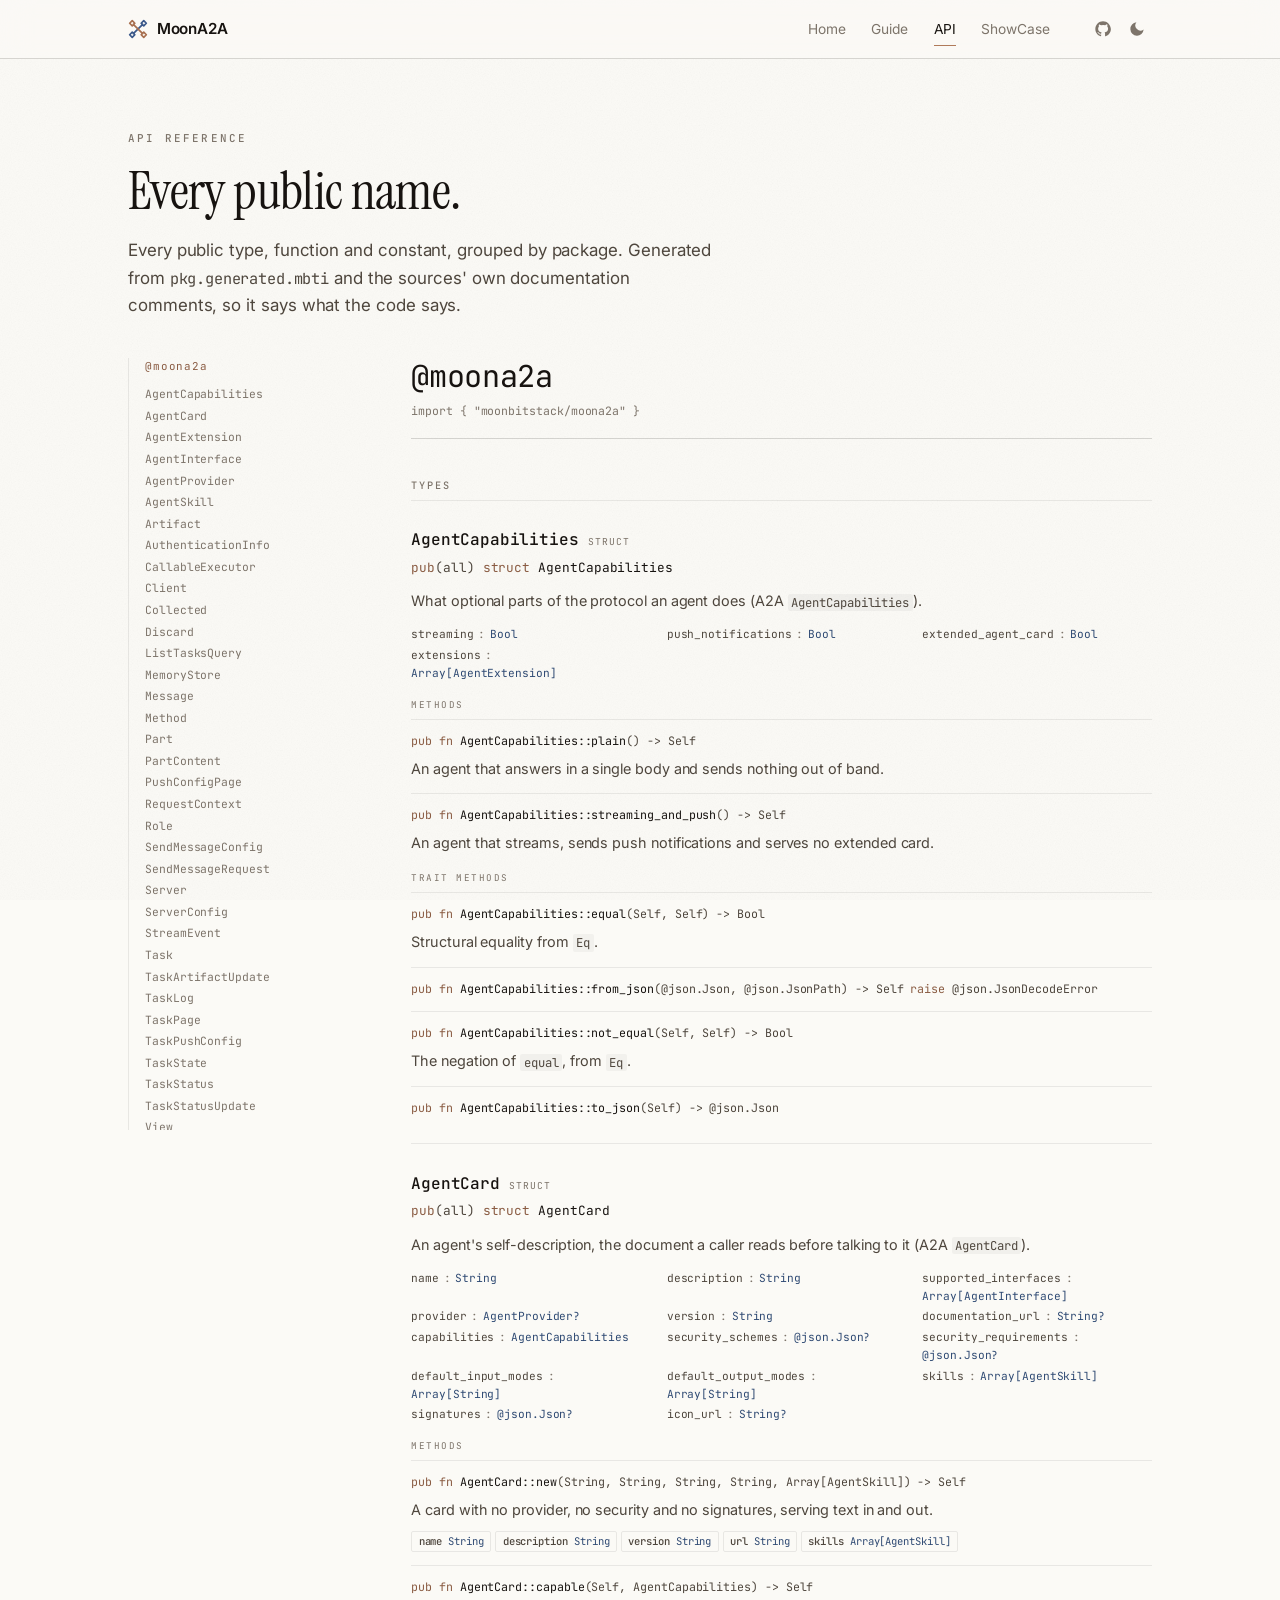
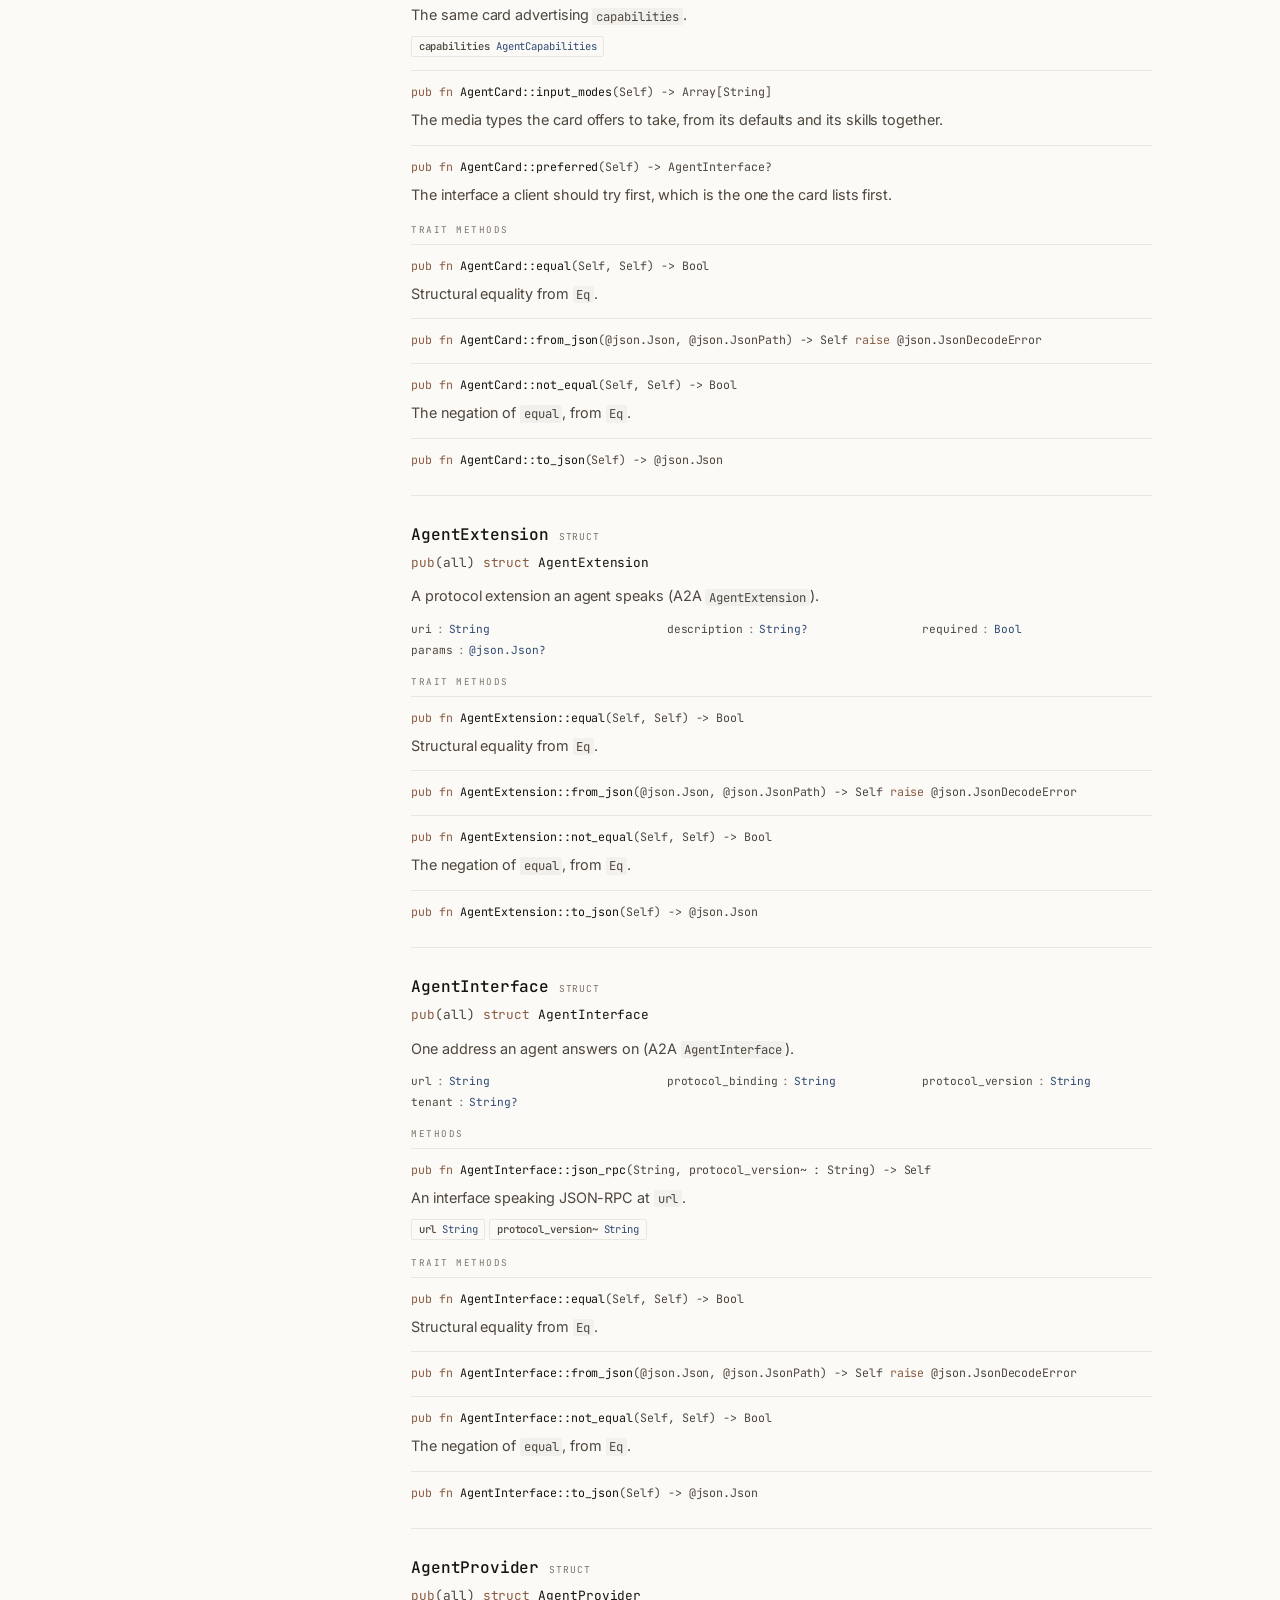
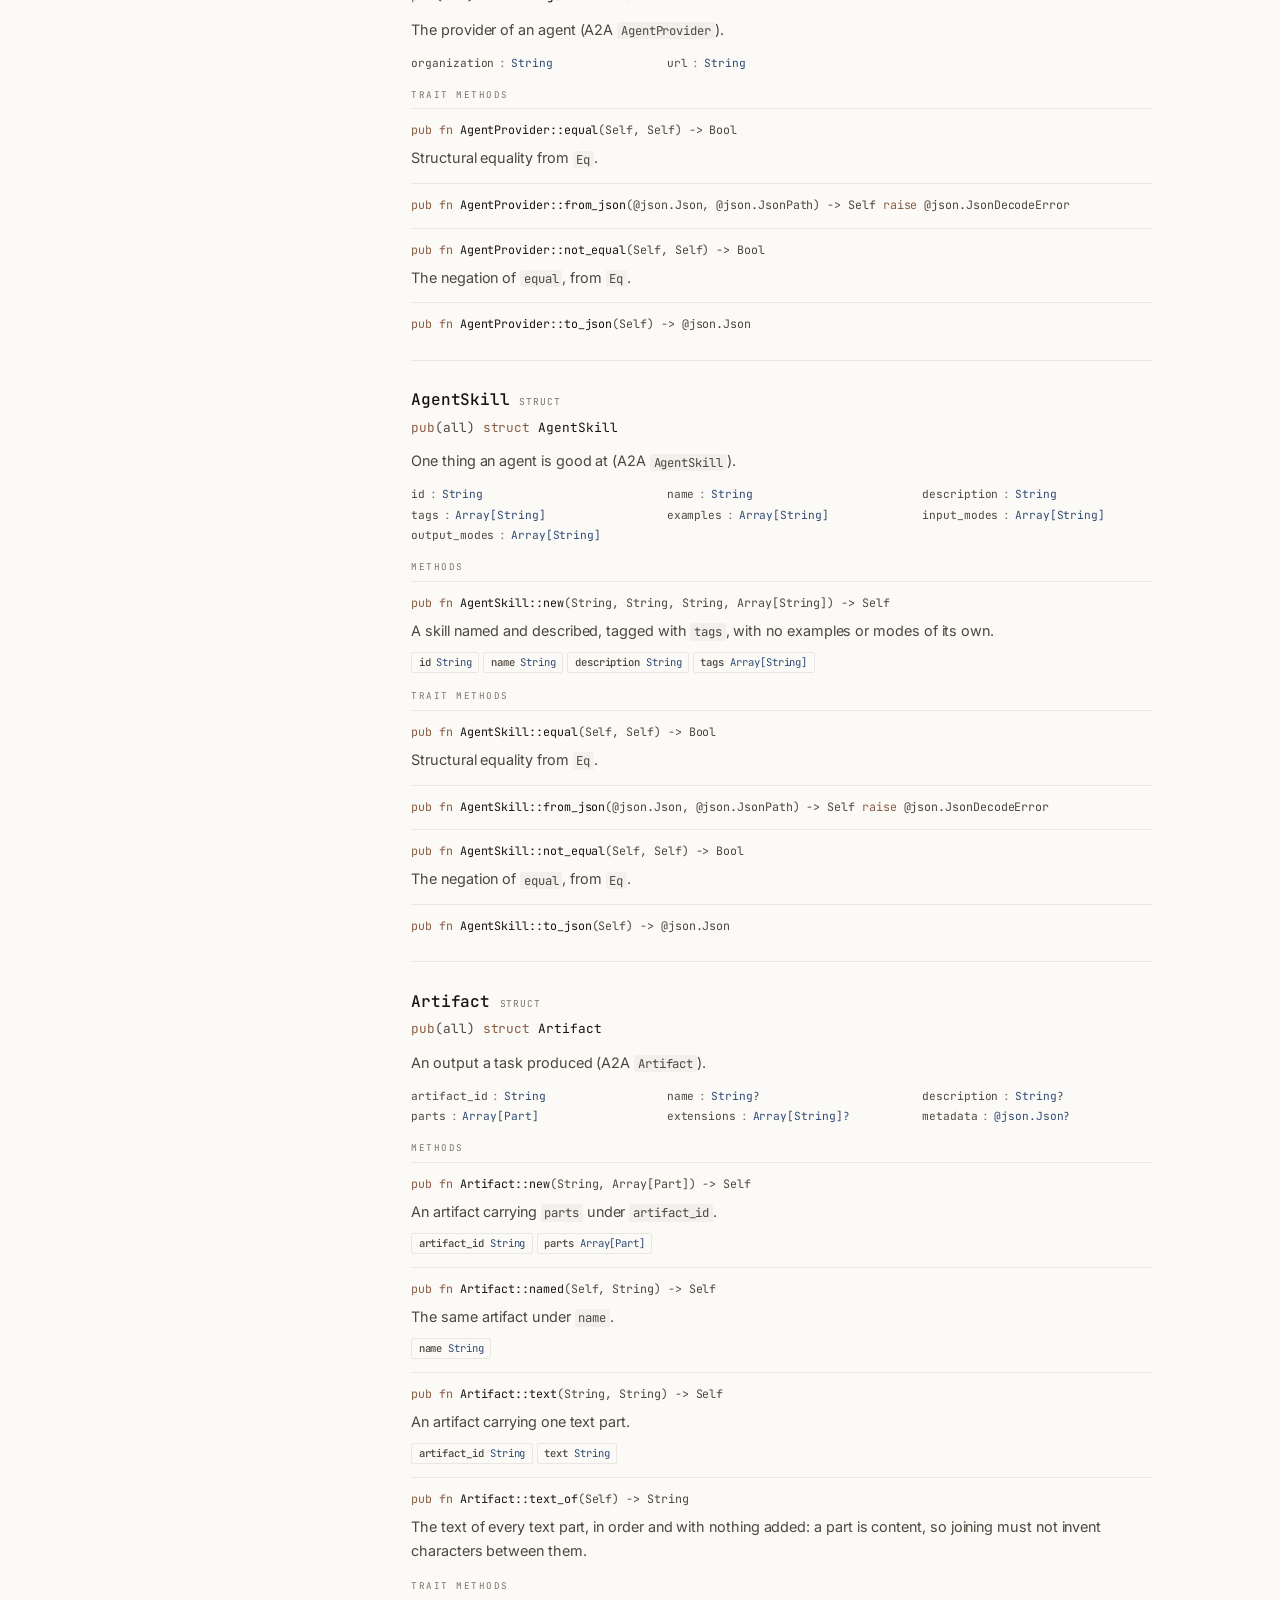
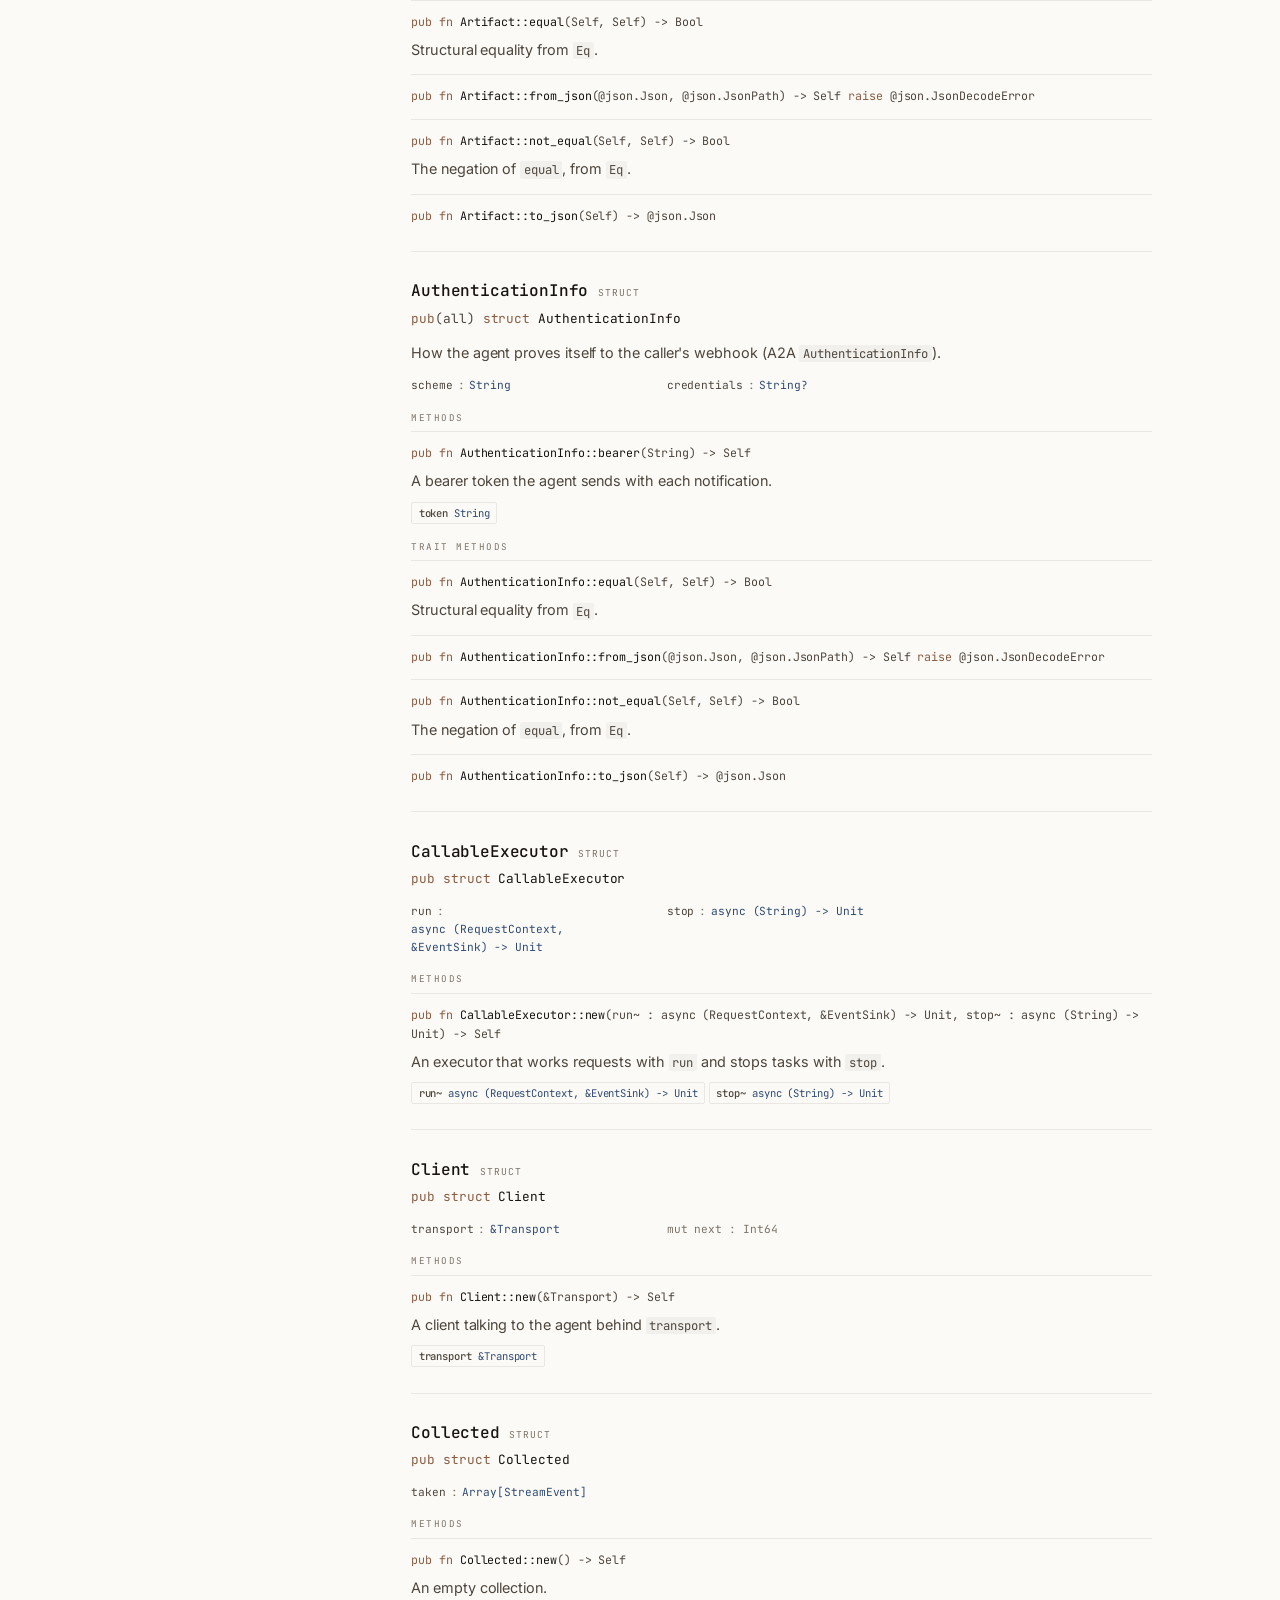
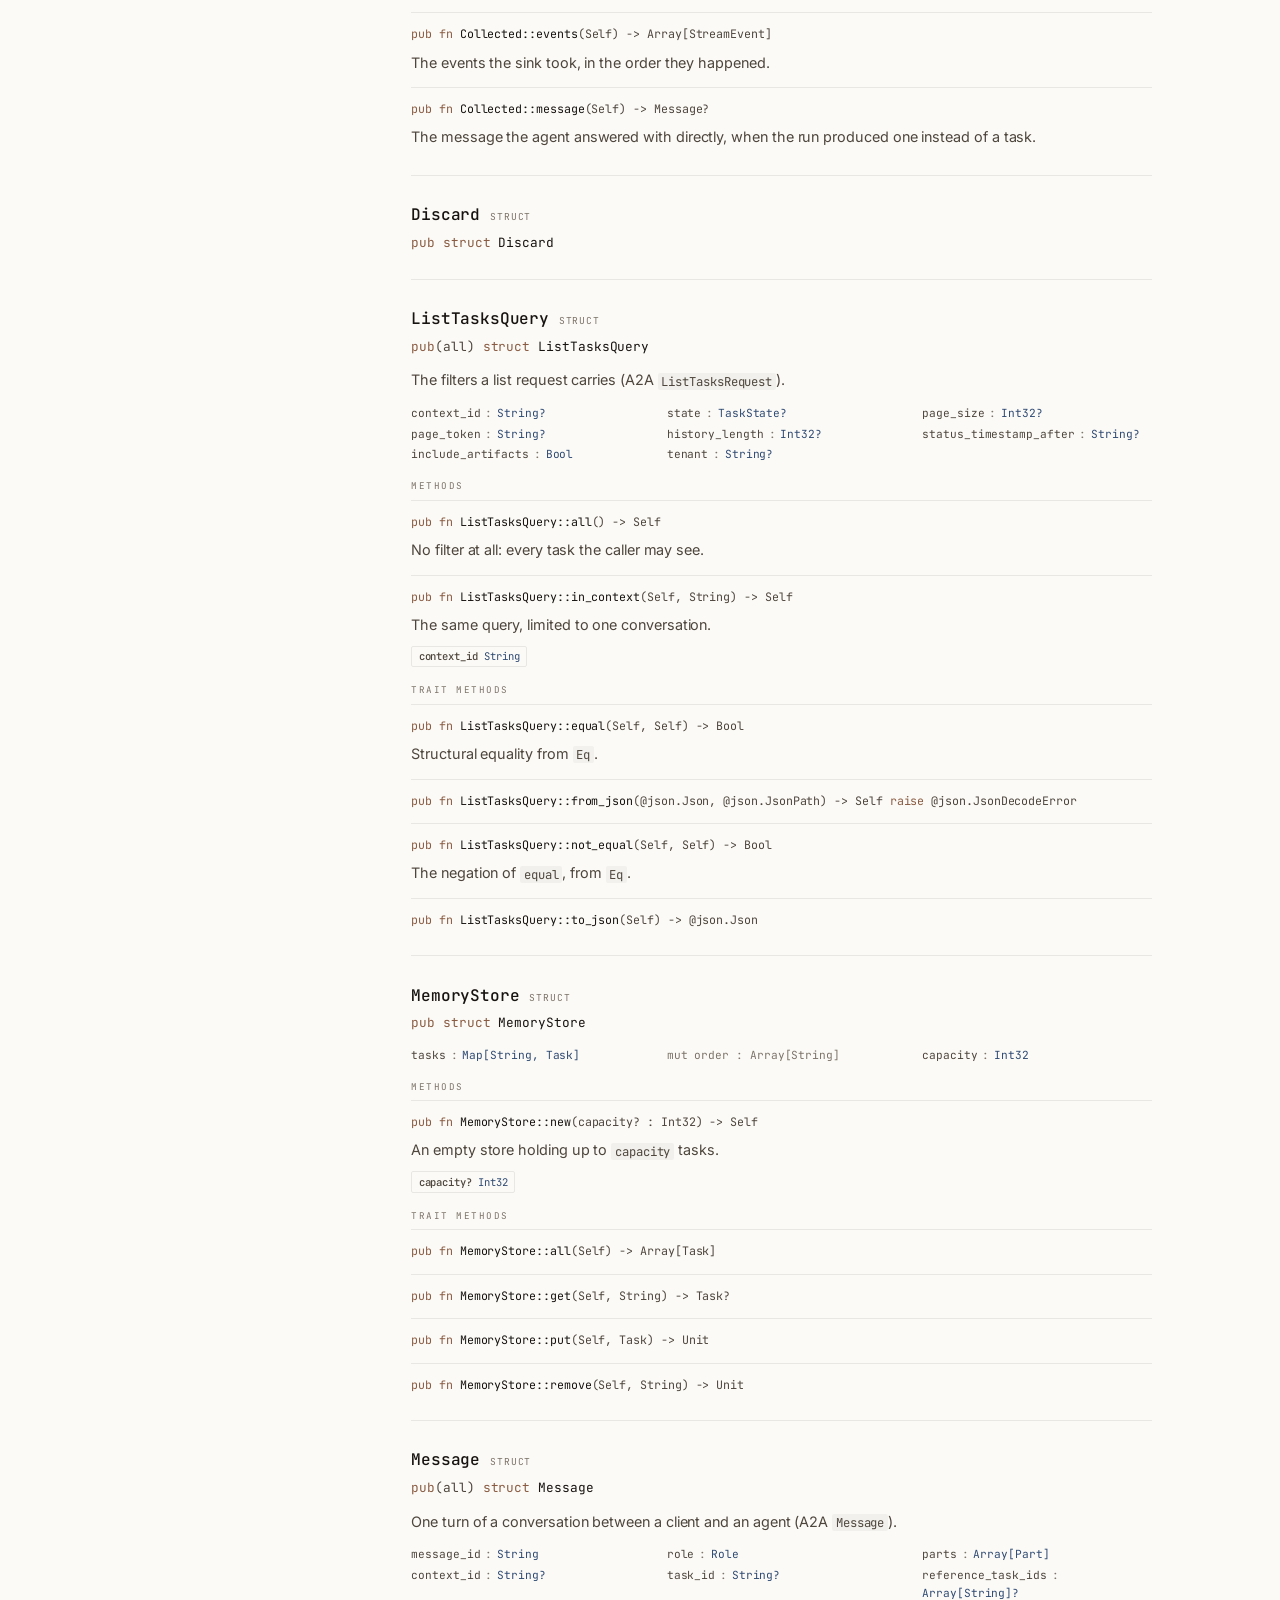
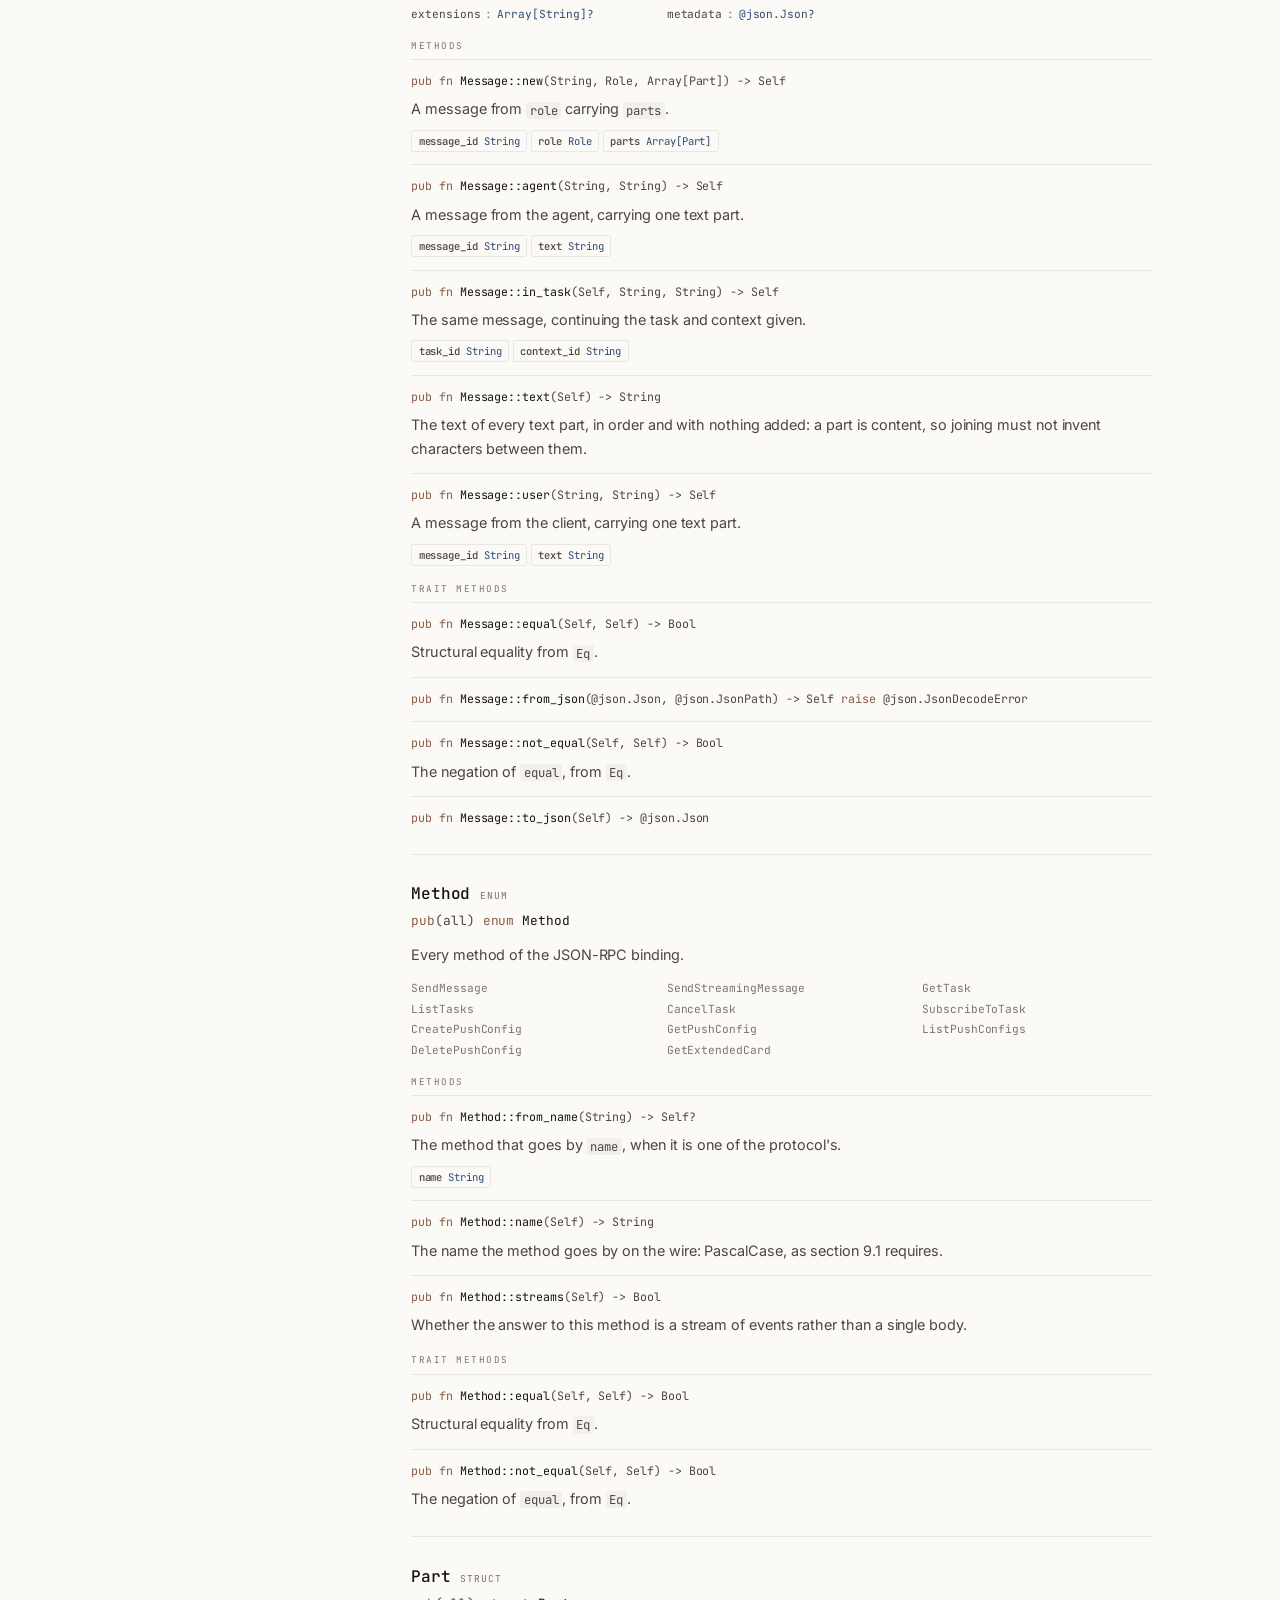
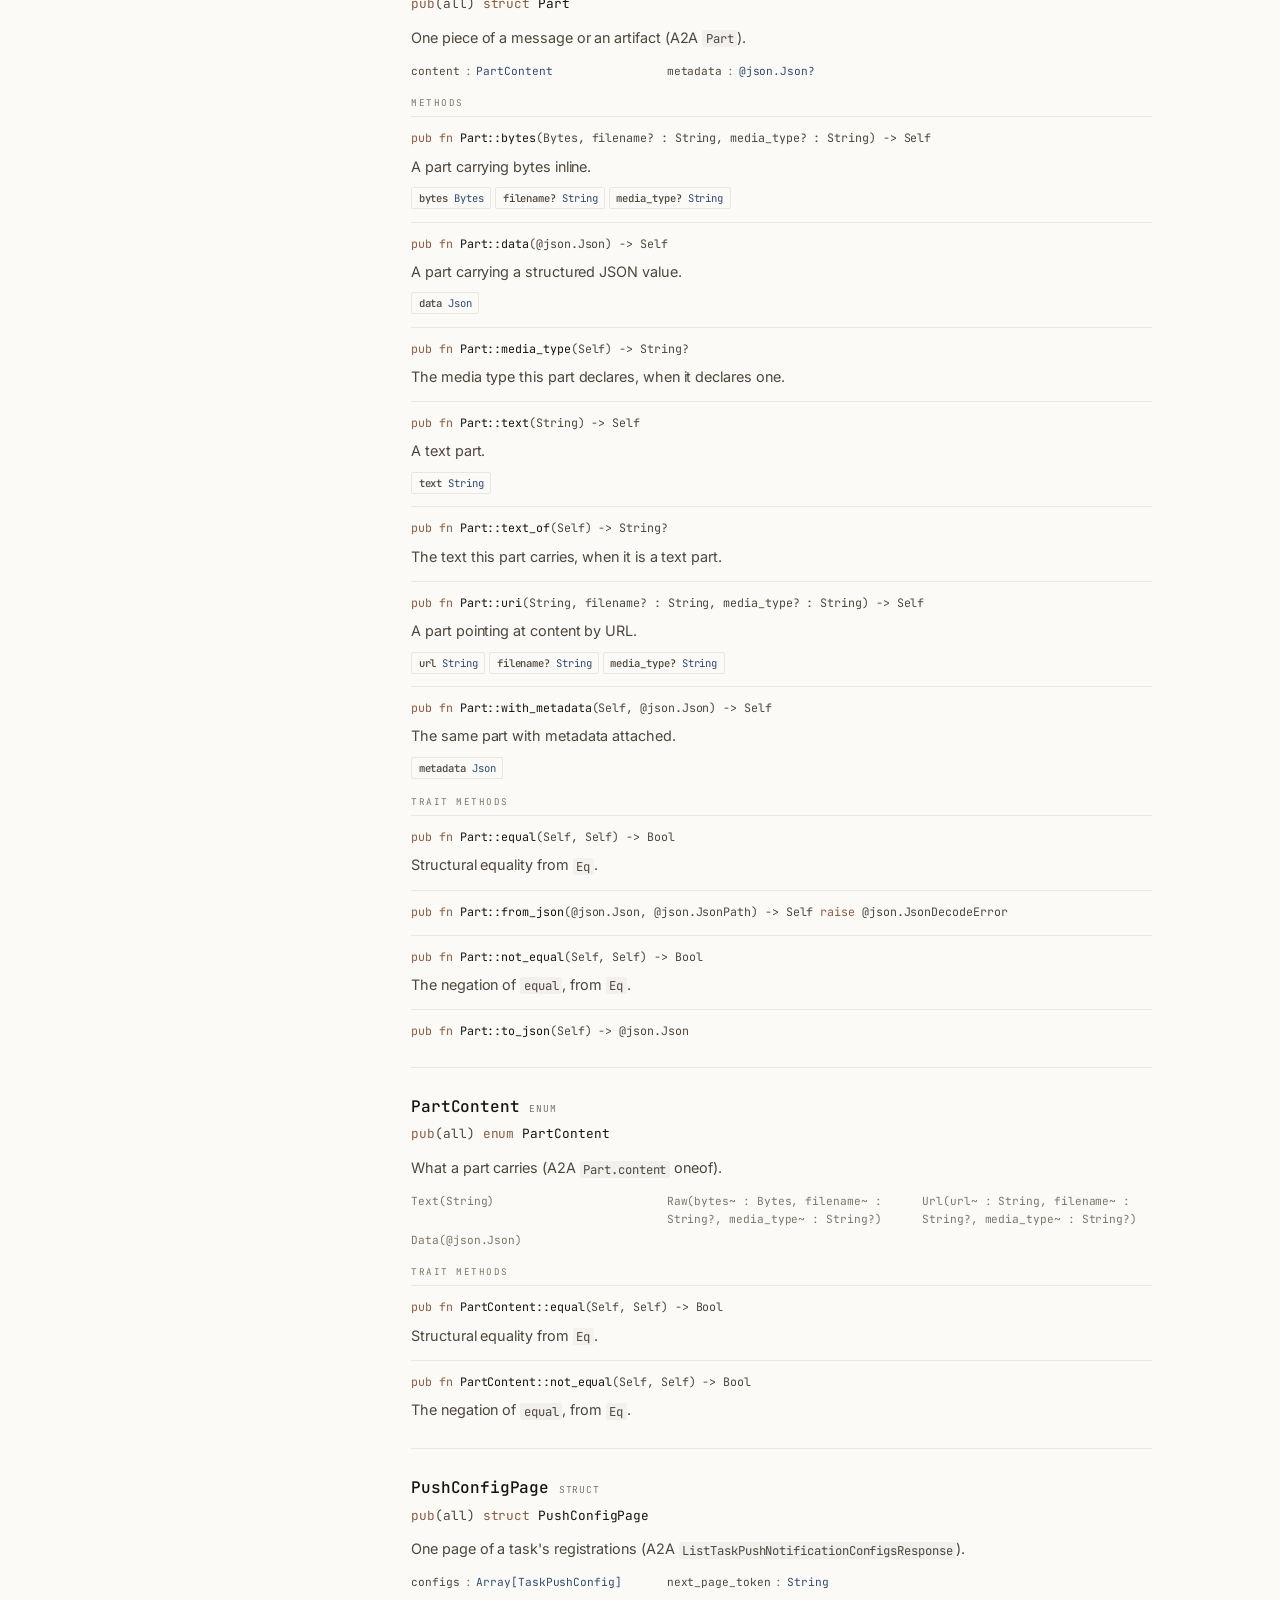
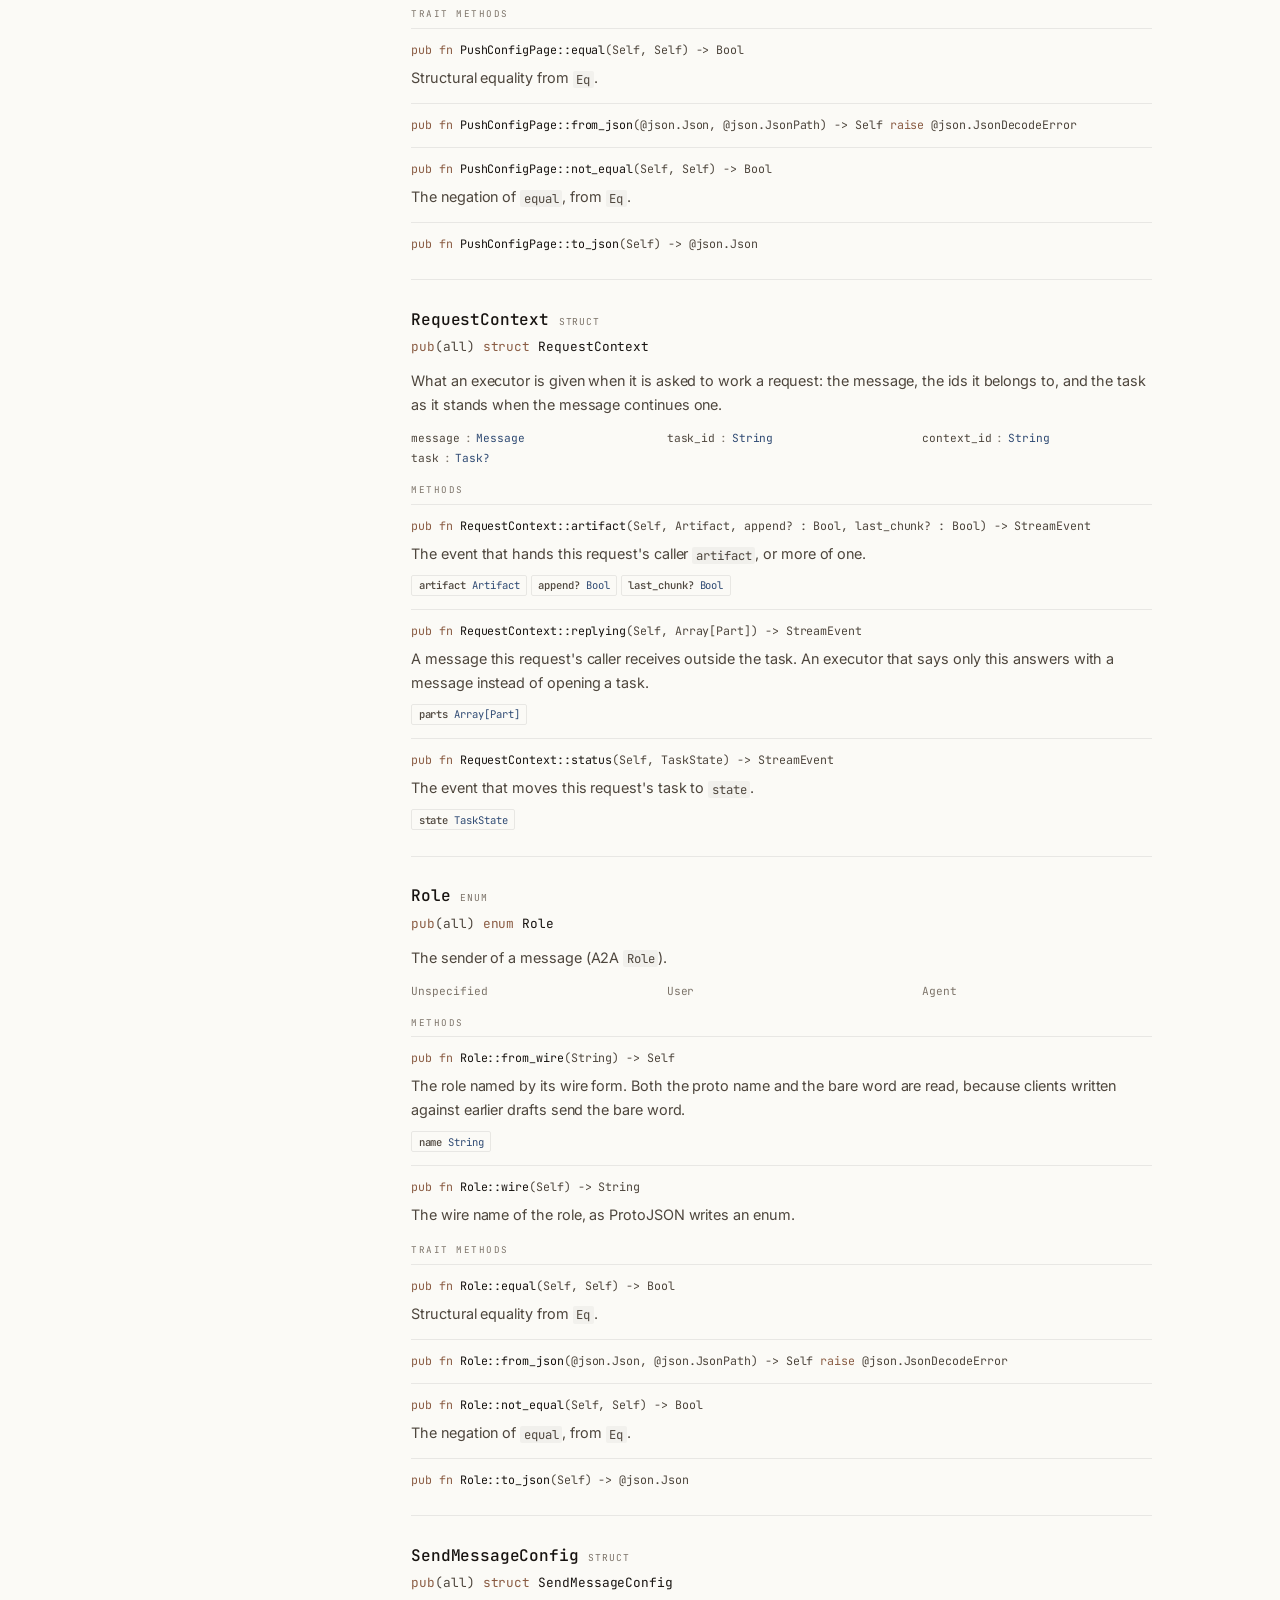
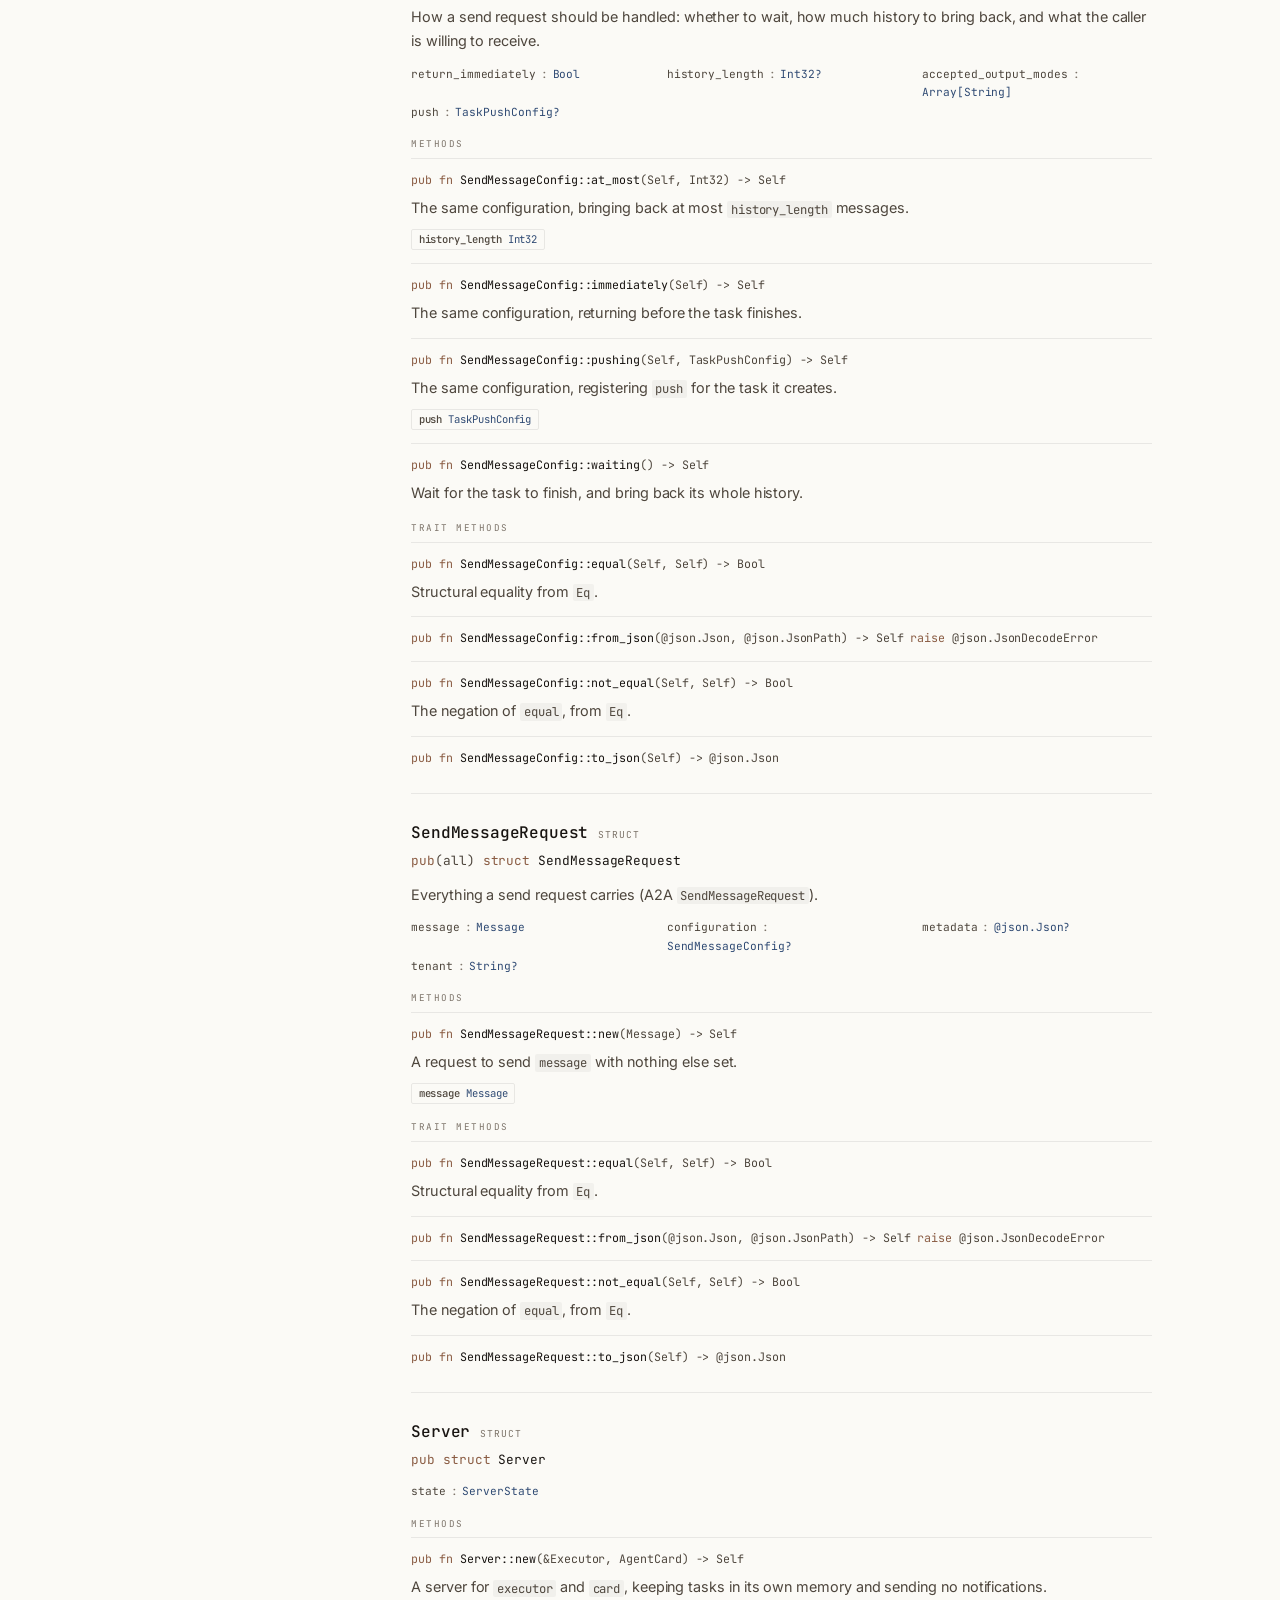
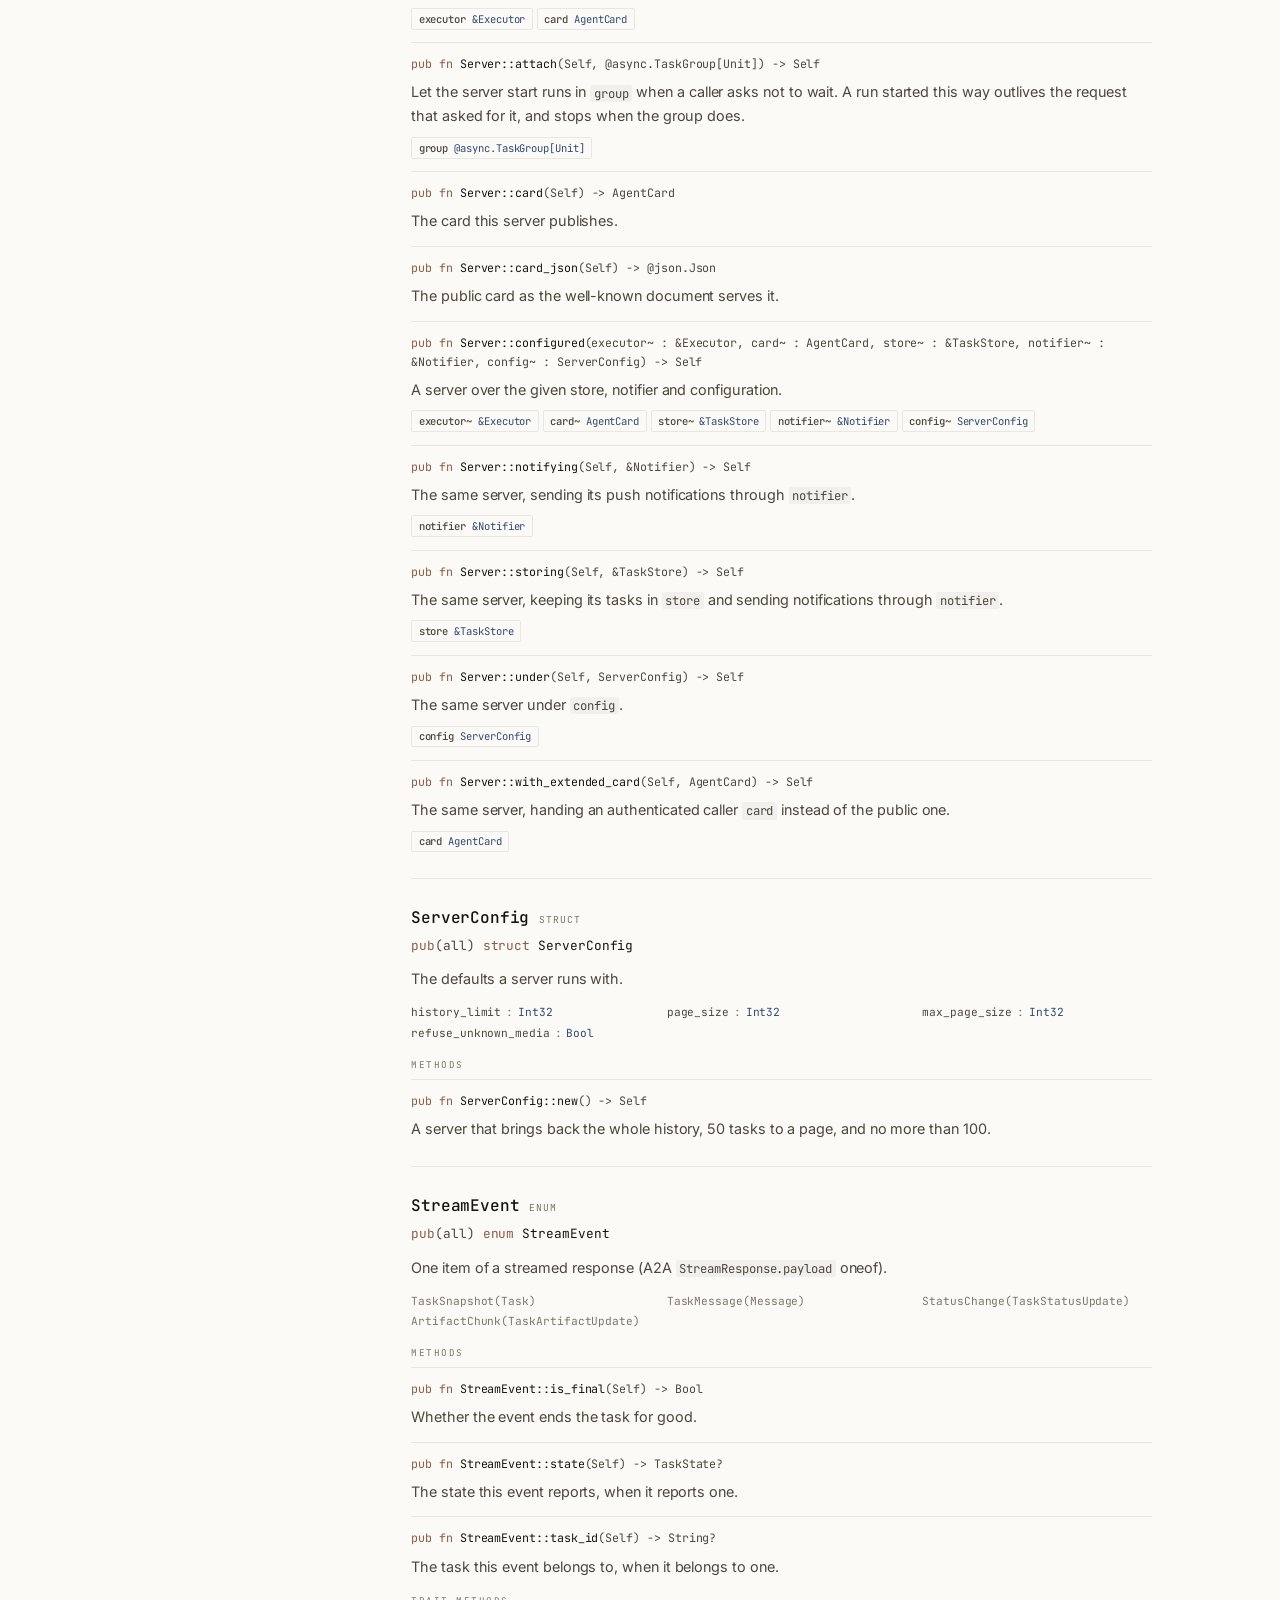
==== docs/api.html @ fc907a59 "docs(moona2a): give the mark its ends back, and keep the theme across pages. The mark is the source " ====
<!DOCTYPE html>
<html lang="en">
<head>
<meta charset="utf-8">
<meta name="viewport" content="width=device-width, initial-scale=1">
<title>API reference — MoonA2A</title>
<meta name="description" content="Every public type, function and constant in moona2a, generated from the package interfaces and the sources' documentation comments.">
<meta name="theme-color" content="#fbfaf6">
<script>try{var e=document.documentElement,n=performance.getEntriesByType("navigation")[0];if(n&&n.type==="reload")sessionStorage.removeItem("moona2a-theme");else{var t=sessionStorage.getItem("moona2a-theme");if(t)e.setAttribute("data-theme",t)}}catch(r){}</script>
<link rel="icon" href="data:image/svg+xml,%3Csvg%20xmlns='http://www.w3.org/2000/svg'%20viewBox='0%200%2024%2024'%3E%3Crect%20width='24'%20height='24'%20fill='%23fbfaf6'/%3E%3Cg%20fill='none'%20stroke-width='2.05'%20stroke-linecap='round'%20stroke-linejoin='round'%3E%3Cpath%20d='M6.37%2017.63%2017.63%206.37M7.69%2018.39%205.10%2015.80%202.00%2018.90%205.10%2022.00%208.20%2018.90%205.61%2016.31M16.31%205.61%2018.90%208.20%2022.00%205.10%2018.90%202.00%2015.80%205.10%2018.39%207.69'%20stroke='%232f4a73'/%3E%3Cpath%20d='M6.37%206.37%2017.63%2017.63M5.61%207.69%208.20%205.10%205.10%202.00%202.00%205.10%205.10%208.20%207.69%205.61M18.39%2016.31%2015.80%2018.90%2018.90%2022.00%2022.00%2018.90%2018.90%2015.80%2016.31%2018.39'%20stroke='%23a86f4f'/%3E%3C/g%3E%3C/svg%3E">
<link rel="preconnect" href="https://fonts.googleapis.com">
<link rel="preconnect" href="https://fonts.gstatic.com" crossorigin>
<link href="https://fonts.googleapis.com/css2?family=Inter:wght@400;500;600&family=Instrument+Serif:ital@0;1&family=JetBrains+Mono:wght@400;500&display=swap" rel="stylesheet">
<link rel="stylesheet" href="assets/site.css">
<script src="assets/site.js" defer></script>
</head>
<body id="top">
<a class="skip" href="#main">Skip to content</a>
<header class="topbar">
  <div class="wrap bar">
    <a class="brand" href="index.html">
      <svg class="mark" viewBox="0 0 24 24" aria-hidden="true"><path class="m-b" d="M6.37 17.63 17.63 6.37M7.69 18.39 5.10 15.80 2.00 18.90 5.10 22.00 8.20 18.90 5.61 16.31M16.31 5.61 18.90 8.20 22.00 5.10 18.90 2.00 15.80 5.10 18.39 7.69"/><path class="m-a" d="M6.37 6.37 17.63 17.63M5.61 7.69 8.20 5.10 5.10 2.00 2.00 5.10 5.10 8.20 7.69 5.61M18.39 16.31 15.80 18.90 18.90 22.00 22.00 18.90 18.90 15.80 16.31 18.39"/></svg>
      <span>MoonA2A</span>
    </a>
    <nav class="mainnav" aria-label="Primary">
      <a href="index.html">Home</a>
      <a href="guide.html">Guide</a>
      <a href="api.html" aria-current="page">API</a>
      <a href="showcase.html">ShowCase</a>
    </nav>
    <div class="tools">
      <a class="icon-btn tip" href="https://github.com/moonbitstack/moona2a" target="_blank" rel="noopener" aria-label="GitHub repository" data-tip="Source">
        <svg viewBox="0 0 24 24" fill="currentColor" aria-hidden="true"><path d="M12 .5C5.7.5.5 5.7.5 12c0 5.1 3.3 9.4 7.9 10.9.6.1.8-.3.8-.6v-2c-3.2.7-3.9-1.4-3.9-1.4-.5-1.3-1.3-1.7-1.3-1.7-1.1-.7.1-.7.1-.7 1.2.1 1.8 1.2 1.8 1.2 1 1.8 2.7 1.3 3.4 1 .1-.8.4-1.3.7-1.6-2.6-.3-5.3-1.3-5.3-5.7 0-1.3.5-2.3 1.2-3.1-.1-.3-.5-1.5.1-3.1 0 0 1-.3 3.3 1.2a11.5 11.5 0 0 1 6 0C17.3 4.7 18.3 5 18.3 5c.6 1.6.2 2.8.1 3.1.8.8 1.2 1.8 1.2 3.1 0 4.4-2.7 5.4-5.3 5.7.4.4.8 1.1.8 2.2v3.3c0 .3.2.7.8.6 4.6-1.5 7.9-5.8 7.9-10.9C23.5 5.7 18.3.5 12 .5z"/></svg>
      </a>
      <button class="icon-btn theme-toggle tip" type="button" aria-label="Switch to dark" data-tip="Dark">
        <svg class="sun" viewBox="0 0 24 24" fill="none" stroke="currentColor" stroke-width="1.7" stroke-linecap="round" aria-hidden="true"><circle cx="12" cy="12" r="4.9"/><path d="M12 1.7v2.4M12 19.9v2.4M1.7 12h2.4M19.9 12h2.4M4.75 4.75l1.7 1.7M17.55 17.55l1.7 1.7M19.25 4.75l-1.7 1.7M6.45 17.55l-1.7 1.7"/></svg>
        <svg class="moon" viewBox="0 0 24 24" fill="currentColor" aria-hidden="true"><path d="M22 12.88A10 10 0 1 1 11.12 2a7.78 7.78 0 0 0 10.88 10.88z"/></svg>
      </button>
    </div>
  </div>
</header>
<main id="main">
  <section class="page-hero">
    <div class="wrap">
      <span class="eyebrow">API reference</span>
      <h1>Every public name.</h1>
      <p class="lede">Every public type, function and constant, grouped by package. Generated from <span class="mono">pkg.generated.mbti</span> and the sources' own documentation comments, so it says what the code says.</p>
    </div>
  </section>
  <div class="wrap api-layout">
    <nav class="api-nav" aria-label="API contents">
<div class="group">
<div class="pkg">@moona2a</div>
<a href="#type-moona2a-AgentCapabilities">AgentCapabilities</a>
<a href="#type-moona2a-AgentCard">AgentCard</a>
<a href="#type-moona2a-AgentExtension">AgentExtension</a>
<a href="#type-moona2a-AgentInterface">AgentInterface</a>
<a href="#type-moona2a-AgentProvider">AgentProvider</a>
<a href="#type-moona2a-AgentSkill">AgentSkill</a>
<a href="#type-moona2a-Artifact">Artifact</a>
<a href="#type-moona2a-AuthenticationInfo">AuthenticationInfo</a>
<a href="#type-moona2a-CallableExecutor">CallableExecutor</a>
<a href="#type-moona2a-Client">Client</a>
<a href="#type-moona2a-Collected">Collected</a>
<a href="#type-moona2a-Discard">Discard</a>
<a href="#type-moona2a-ListTasksQuery">ListTasksQuery</a>
<a href="#type-moona2a-MemoryStore">MemoryStore</a>
<a href="#type-moona2a-Message">Message</a>
<a href="#type-moona2a-Method">Method</a>
<a href="#type-moona2a-Part">Part</a>
<a href="#type-moona2a-PartContent">PartContent</a>
<a href="#type-moona2a-PushConfigPage">PushConfigPage</a>
<a href="#type-moona2a-RequestContext">RequestContext</a>
<a href="#type-moona2a-Role">Role</a>
<a href="#type-moona2a-SendMessageConfig">SendMessageConfig</a>
<a href="#type-moona2a-SendMessageRequest">SendMessageRequest</a>
<a href="#type-moona2a-Server">Server</a>
<a href="#type-moona2a-ServerConfig">ServerConfig</a>
<a href="#type-moona2a-StreamEvent">StreamEvent</a>
<a href="#type-moona2a-Task">Task</a>
<a href="#type-moona2a-TaskArtifactUpdate">TaskArtifactUpdate</a>
<a href="#type-moona2a-TaskLog">TaskLog</a>
<a href="#type-moona2a-TaskPage">TaskPage</a>
<a href="#type-moona2a-TaskPushConfig">TaskPushConfig</a>
<a href="#type-moona2a-TaskState">TaskState</a>
<a href="#type-moona2a-TaskStatus">TaskStatus</a>
<a href="#type-moona2a-TaskStatusUpdate">TaskStatusUpdate</a>
<a href="#type-moona2a-View">View</a>
<a href="#err-moona2a-Refused">Refused</a>
<a href="#fn-moona2a">Functions</a>
<a href="#const-moona2a">Constants</a>
</div>
<div class="group">
<div class="pkg">@asgi</div>
<a href="#type-asgi-Options">Options</a>
<a href="#fn-asgi">Functions</a>
</div>
<div class="group">
<div class="pkg">@fetch</div>
<a href="#type-fetch-HttpTransport">HttpTransport</a>
<a href="#type-fetch-Webhook">Webhook</a>
<a href="#err-fetch-Unreachable">Unreachable</a>
<a href="#err-fetch-WrongShape">WrongShape</a>
<a href="#fn-fetch">Functions</a>
<a href="#const-fetch">Constants</a>
</div>
</nav>
    <div class="api-body">
<section class="api-pkg" id="pkg-moona2a">
<header>
<h2><span class="mono">@moona2a</span></h2>
<div class="imp">import { "moonbitstack/moona2a" }</div>
</header>
<div class="api-cat"><h3>Types</h3></div>
<section class="api-type" id="type-moona2a-AgentCapabilities">
<div class="type-head"><h3>AgentCapabilities</h3><span class="kind">struct</span></div>
<div class="sig"><span class="kw">pub</span>(all) <span class="kw">struct</span> <span class="name">AgentCapabilities</span></div>
<div class="doc"><p>What optional parts of the protocol an agent does (A2A <code>AgentCapabilities</code>).</p></div>
<ul class="members"><li><b>streaming</b> : <span class="pt">Bool</span></li><li><b>push_notifications</b> : <span class="pt">Bool</span></li><li><b>extended_agent_card</b> : <span class="pt">Bool</span></li><li><b>extensions</b> : <span class="pt">Array[AgentExtension]</span></li></ul>
<div class="method-list"><div class="mlabel">Methods</div>
<article class="api-item" id="m-moona2a-AgentCapabilities-plain">
<div class="sig"><span class="kw">pub</span> <span class="kw">fn</span> <span class="name">AgentCapabilities::plain</span>() -&gt; Self</div>
<div class="doc"><p>An agent that answers in a single body and sends nothing out of band.</p></div>

</article>
<article class="api-item" id="m-moona2a-AgentCapabilities-streaming_and_push">
<div class="sig"><span class="kw">pub</span> <span class="kw">fn</span> <span class="name">AgentCapabilities::streaming_and_push</span>() -&gt; Self</div>
<div class="doc"><p>An agent that streams, sends push notifications and serves no extended card.</p></div>

</article>
</div>
<div class="method-list"><div class="mlabel">Trait methods</div>
<article class="api-item" id="m-moona2a-AgentCapabilities-equal">
<div class="sig"><span class="kw">pub</span> <span class="kw">fn</span> <span class="name">AgentCapabilities::equal</span>(Self, Self) -&gt; Bool</div>
<div class="doc"><p>Structural equality from <code>Eq</code>.</p></div>

</article>
<article class="api-item" id="m-moona2a-AgentCapabilities-from_json">
<div class="sig"><span class="kw">pub</span> <span class="kw">fn</span> <span class="name">AgentCapabilities::from_json</span>(@json.Json, @json.JsonPath) -&gt; Self <span class="kw">raise</span> @json.JsonDecodeError</div>


</article>
<article class="api-item" id="m-moona2a-AgentCapabilities-not_equal">
<div class="sig"><span class="kw">pub</span> <span class="kw">fn</span> <span class="name">AgentCapabilities::not_equal</span>(Self, Self) -&gt; Bool</div>
<div class="doc"><p>The negation of <code>equal</code>, from <code>Eq</code>.</p></div>

</article>
<article class="api-item" id="m-moona2a-AgentCapabilities-to_json">
<div class="sig"><span class="kw">pub</span> <span class="kw">fn</span> <span class="name">AgentCapabilities::to_json</span>(Self) -&gt; @json.Json</div>


</article>
</div>
</section>
<section class="api-type" id="type-moona2a-AgentCard">
<div class="type-head"><h3>AgentCard</h3><span class="kind">struct</span></div>
<div class="sig"><span class="kw">pub</span>(all) <span class="kw">struct</span> <span class="name">AgentCard</span></div>
<div class="doc"><p>An agent's self-description, the document a caller reads before talking to it (A2A <code>AgentCard</code>).</p></div>
<ul class="members"><li><b>name</b> : <span class="pt">String</span></li><li><b>description</b> : <span class="pt">String</span></li><li><b>supported_interfaces</b> : <span class="pt">Array[AgentInterface]</span></li><li><b>provider</b> : <span class="pt">AgentProvider?</span></li><li><b>version</b> : <span class="pt">String</span></li><li><b>documentation_url</b> : <span class="pt">String?</span></li><li><b>capabilities</b> : <span class="pt">AgentCapabilities</span></li><li><b>security_schemes</b> : <span class="pt">@json.Json?</span></li><li><b>security_requirements</b> : <span class="pt">@json.Json?</span></li><li><b>default_input_modes</b> : <span class="pt">Array[String]</span></li><li><b>default_output_modes</b> : <span class="pt">Array[String]</span></li><li><b>skills</b> : <span class="pt">Array[AgentSkill]</span></li><li><b>signatures</b> : <span class="pt">@json.Json?</span></li><li><b>icon_url</b> : <span class="pt">String?</span></li></ul>
<div class="method-list"><div class="mlabel">Methods</div>
<article class="api-item" id="m-moona2a-AgentCard-new">
<div class="sig"><span class="kw">pub</span> <span class="kw">fn</span> <span class="name">AgentCard::new</span>(String, String, String, String, Array[AgentSkill]) -&gt; Self</div>
<div class="doc"><p>A card with no provider, no security and no signatures, serving text in and out.</p></div>
<div class="params"><span class="p"><b>name</b> <span class="pt">String</span></span><span class="p"><b>description</b> <span class="pt">String</span></span><span class="p"><b>version</b> <span class="pt">String</span></span><span class="p"><b>url</b> <span class="pt">String</span></span><span class="p"><b>skills</b> <span class="pt">Array[AgentSkill]</span></span></div>
</article>
<article class="api-item" id="m-moona2a-AgentCard-capable">
<div class="sig"><span class="kw">pub</span> <span class="kw">fn</span> <span class="name">AgentCard::capable</span>(Self, AgentCapabilities) -&gt; Self</div>
<div class="doc"><p>The same card advertising <code>capabilities</code>.</p></div>
<div class="params"><span class="p"><b>capabilities</b> <span class="pt">AgentCapabilities</span></span></div>
</article>
<article class="api-item" id="m-moona2a-AgentCard-input_modes">
<div class="sig"><span class="kw">pub</span> <span class="kw">fn</span> <span class="name">AgentCard::input_modes</span>(Self) -&gt; Array[String]</div>
<div class="doc"><p>The media types the card offers to take, from its defaults and its skills together.</p></div>

</article>
<article class="api-item" id="m-moona2a-AgentCard-preferred">
<div class="sig"><span class="kw">pub</span> <span class="kw">fn</span> <span class="name">AgentCard::preferred</span>(Self) -&gt; AgentInterface?</div>
<div class="doc"><p>The interface a client should try first, which is the one the card lists first.</p></div>

</article>
</div>
<div class="method-list"><div class="mlabel">Trait methods</div>
<article class="api-item" id="m-moona2a-AgentCard-equal">
<div class="sig"><span class="kw">pub</span> <span class="kw">fn</span> <span class="name">AgentCard::equal</span>(Self, Self) -&gt; Bool</div>
<div class="doc"><p>Structural equality from <code>Eq</code>.</p></div>

</article>
<article class="api-item" id="m-moona2a-AgentCard-from_json">
<div class="sig"><span class="kw">pub</span> <span class="kw">fn</span> <span class="name">AgentCard::from_json</span>(@json.Json, @json.JsonPath) -&gt; Self <span class="kw">raise</span> @json.JsonDecodeError</div>


</article>
<article class="api-item" id="m-moona2a-AgentCard-not_equal">
<div class="sig"><span class="kw">pub</span> <span class="kw">fn</span> <span class="name">AgentCard::not_equal</span>(Self, Self) -&gt; Bool</div>
<div class="doc"><p>The negation of <code>equal</code>, from <code>Eq</code>.</p></div>

</article>
<article class="api-item" id="m-moona2a-AgentCard-to_json">
<div class="sig"><span class="kw">pub</span> <span class="kw">fn</span> <span class="name">AgentCard::to_json</span>(Self) -&gt; @json.Json</div>


</article>
</div>
</section>
<section class="api-type" id="type-moona2a-AgentExtension">
<div class="type-head"><h3>AgentExtension</h3><span class="kind">struct</span></div>
<div class="sig"><span class="kw">pub</span>(all) <span class="kw">struct</span> <span class="name">AgentExtension</span></div>
<div class="doc"><p>A protocol extension an agent speaks (A2A <code>AgentExtension</code>).</p></div>
<ul class="members"><li><b>uri</b> : <span class="pt">String</span></li><li><b>description</b> : <span class="pt">String?</span></li><li><b>required</b> : <span class="pt">Bool</span></li><li><b>params</b> : <span class="pt">@json.Json?</span></li></ul>
<div class="method-list"><div class="mlabel">Trait methods</div>
<article class="api-item" id="m-moona2a-AgentExtension-equal">
<div class="sig"><span class="kw">pub</span> <span class="kw">fn</span> <span class="name">AgentExtension::equal</span>(Self, Self) -&gt; Bool</div>
<div class="doc"><p>Structural equality from <code>Eq</code>.</p></div>

</article>
<article class="api-item" id="m-moona2a-AgentExtension-from_json">
<div class="sig"><span class="kw">pub</span> <span class="kw">fn</span> <span class="name">AgentExtension::from_json</span>(@json.Json, @json.JsonPath) -&gt; Self <span class="kw">raise</span> @json.JsonDecodeError</div>


</article>
<article class="api-item" id="m-moona2a-AgentExtension-not_equal">
<div class="sig"><span class="kw">pub</span> <span class="kw">fn</span> <span class="name">AgentExtension::not_equal</span>(Self, Self) -&gt; Bool</div>
<div class="doc"><p>The negation of <code>equal</code>, from <code>Eq</code>.</p></div>

</article>
<article class="api-item" id="m-moona2a-AgentExtension-to_json">
<div class="sig"><span class="kw">pub</span> <span class="kw">fn</span> <span class="name">AgentExtension::to_json</span>(Self) -&gt; @json.Json</div>


</article>
</div>
</section>
<section class="api-type" id="type-moona2a-AgentInterface">
<div class="type-head"><h3>AgentInterface</h3><span class="kind">struct</span></div>
<div class="sig"><span class="kw">pub</span>(all) <span class="kw">struct</span> <span class="name">AgentInterface</span></div>
<div class="doc"><p>One address an agent answers on (A2A <code>AgentInterface</code>).</p></div>
<ul class="members"><li><b>url</b> : <span class="pt">String</span></li><li><b>protocol_binding</b> : <span class="pt">String</span></li><li><b>protocol_version</b> : <span class="pt">String</span></li><li><b>tenant</b> : <span class="pt">String?</span></li></ul>
<div class="method-list"><div class="mlabel">Methods</div>
<article class="api-item" id="m-moona2a-AgentInterface-json_rpc">
<div class="sig"><span class="kw">pub</span> <span class="kw">fn</span> <span class="name">AgentInterface::json_rpc</span>(String, protocol_version~ : String) -&gt; Self</div>
<div class="doc"><p>An interface speaking JSON-RPC at <code>url</code>.</p></div>
<div class="params"><span class="p"><b>url</b> <span class="pt">String</span></span><span class="p"><b>protocol_version~</b> <span class="pt">String</span></span></div>
</article>
</div>
<div class="method-list"><div class="mlabel">Trait methods</div>
<article class="api-item" id="m-moona2a-AgentInterface-equal">
<div class="sig"><span class="kw">pub</span> <span class="kw">fn</span> <span class="name">AgentInterface::equal</span>(Self, Self) -&gt; Bool</div>
<div class="doc"><p>Structural equality from <code>Eq</code>.</p></div>

</article>
<article class="api-item" id="m-moona2a-AgentInterface-from_json">
<div class="sig"><span class="kw">pub</span> <span class="kw">fn</span> <span class="name">AgentInterface::from_json</span>(@json.Json, @json.JsonPath) -&gt; Self <span class="kw">raise</span> @json.JsonDecodeError</div>


</article>
<article class="api-item" id="m-moona2a-AgentInterface-not_equal">
<div class="sig"><span class="kw">pub</span> <span class="kw">fn</span> <span class="name">AgentInterface::not_equal</span>(Self, Self) -&gt; Bool</div>
<div class="doc"><p>The negation of <code>equal</code>, from <code>Eq</code>.</p></div>

</article>
<article class="api-item" id="m-moona2a-AgentInterface-to_json">
<div class="sig"><span class="kw">pub</span> <span class="kw">fn</span> <span class="name">AgentInterface::to_json</span>(Self) -&gt; @json.Json</div>


</article>
</div>
</section>
<section class="api-type" id="type-moona2a-AgentProvider">
<div class="type-head"><h3>AgentProvider</h3><span class="kind">struct</span></div>
<div class="sig"><span class="kw">pub</span>(all) <span class="kw">struct</span> <span class="name">AgentProvider</span></div>
<div class="doc"><p>The provider of an agent (A2A <code>AgentProvider</code>).</p></div>
<ul class="members"><li><b>organization</b> : <span class="pt">String</span></li><li><b>url</b> : <span class="pt">String</span></li></ul>
<div class="method-list"><div class="mlabel">Trait methods</div>
<article class="api-item" id="m-moona2a-AgentProvider-equal">
<div class="sig"><span class="kw">pub</span> <span class="kw">fn</span> <span class="name">AgentProvider::equal</span>(Self, Self) -&gt; Bool</div>
<div class="doc"><p>Structural equality from <code>Eq</code>.</p></div>

</article>
<article class="api-item" id="m-moona2a-AgentProvider-from_json">
<div class="sig"><span class="kw">pub</span> <span class="kw">fn</span> <span class="name">AgentProvider::from_json</span>(@json.Json, @json.JsonPath) -&gt; Self <span class="kw">raise</span> @json.JsonDecodeError</div>


</article>
<article class="api-item" id="m-moona2a-AgentProvider-not_equal">
<div class="sig"><span class="kw">pub</span> <span class="kw">fn</span> <span class="name">AgentProvider::not_equal</span>(Self, Self) -&gt; Bool</div>
<div class="doc"><p>The negation of <code>equal</code>, from <code>Eq</code>.</p></div>

</article>
<article class="api-item" id="m-moona2a-AgentProvider-to_json">
<div class="sig"><span class="kw">pub</span> <span class="kw">fn</span> <span class="name">AgentProvider::to_json</span>(Self) -&gt; @json.Json</div>


</article>
</div>
</section>
<section class="api-type" id="type-moona2a-AgentSkill">
<div class="type-head"><h3>AgentSkill</h3><span class="kind">struct</span></div>
<div class="sig"><span class="kw">pub</span>(all) <span class="kw">struct</span> <span class="name">AgentSkill</span></div>
<div class="doc"><p>One thing an agent is good at (A2A <code>AgentSkill</code>).</p></div>
<ul class="members"><li><b>id</b> : <span class="pt">String</span></li><li><b>name</b> : <span class="pt">String</span></li><li><b>description</b> : <span class="pt">String</span></li><li><b>tags</b> : <span class="pt">Array[String]</span></li><li><b>examples</b> : <span class="pt">Array[String]</span></li><li><b>input_modes</b> : <span class="pt">Array[String]</span></li><li><b>output_modes</b> : <span class="pt">Array[String]</span></li></ul>
<div class="method-list"><div class="mlabel">Methods</div>
<article class="api-item" id="m-moona2a-AgentSkill-new">
<div class="sig"><span class="kw">pub</span> <span class="kw">fn</span> <span class="name">AgentSkill::new</span>(String, String, String, Array[String]) -&gt; Self</div>
<div class="doc"><p>A skill named and described, tagged with <code>tags</code>, with no examples or modes of its own.</p></div>
<div class="params"><span class="p"><b>id</b> <span class="pt">String</span></span><span class="p"><b>name</b> <span class="pt">String</span></span><span class="p"><b>description</b> <span class="pt">String</span></span><span class="p"><b>tags</b> <span class="pt">Array[String]</span></span></div>
</article>
</div>
<div class="method-list"><div class="mlabel">Trait methods</div>
<article class="api-item" id="m-moona2a-AgentSkill-equal">
<div class="sig"><span class="kw">pub</span> <span class="kw">fn</span> <span class="name">AgentSkill::equal</span>(Self, Self) -&gt; Bool</div>
<div class="doc"><p>Structural equality from <code>Eq</code>.</p></div>

</article>
<article class="api-item" id="m-moona2a-AgentSkill-from_json">
<div class="sig"><span class="kw">pub</span> <span class="kw">fn</span> <span class="name">AgentSkill::from_json</span>(@json.Json, @json.JsonPath) -&gt; Self <span class="kw">raise</span> @json.JsonDecodeError</div>


</article>
<article class="api-item" id="m-moona2a-AgentSkill-not_equal">
<div class="sig"><span class="kw">pub</span> <span class="kw">fn</span> <span class="name">AgentSkill::not_equal</span>(Self, Self) -&gt; Bool</div>
<div class="doc"><p>The negation of <code>equal</code>, from <code>Eq</code>.</p></div>

</article>
<article class="api-item" id="m-moona2a-AgentSkill-to_json">
<div class="sig"><span class="kw">pub</span> <span class="kw">fn</span> <span class="name">AgentSkill::to_json</span>(Self) -&gt; @json.Json</div>


</article>
</div>
</section>
<section class="api-type" id="type-moona2a-Artifact">
<div class="type-head"><h3>Artifact</h3><span class="kind">struct</span></div>
<div class="sig"><span class="kw">pub</span>(all) <span class="kw">struct</span> <span class="name">Artifact</span></div>
<div class="doc"><p>An output a task produced (A2A <code>Artifact</code>).</p></div>
<ul class="members"><li><b>artifact_id</b> : <span class="pt">String</span></li><li><b>name</b> : <span class="pt">String?</span></li><li><b>description</b> : <span class="pt">String?</span></li><li><b>parts</b> : <span class="pt">Array[Part]</span></li><li><b>extensions</b> : <span class="pt">Array[String]?</span></li><li><b>metadata</b> : <span class="pt">@json.Json?</span></li></ul>
<div class="method-list"><div class="mlabel">Methods</div>
<article class="api-item" id="m-moona2a-Artifact-new">
<div class="sig"><span class="kw">pub</span> <span class="kw">fn</span> <span class="name">Artifact::new</span>(String, Array[Part]) -&gt; Self</div>
<div class="doc"><p>An artifact carrying <code>parts</code> under <code>artifact_id</code>.</p></div>
<div class="params"><span class="p"><b>artifact_id</b> <span class="pt">String</span></span><span class="p"><b>parts</b> <span class="pt">Array[Part]</span></span></div>
</article>
<article class="api-item" id="m-moona2a-Artifact-named">
<div class="sig"><span class="kw">pub</span> <span class="kw">fn</span> <span class="name">Artifact::named</span>(Self, String) -&gt; Self</div>
<div class="doc"><p>The same artifact under <code>name</code>.</p></div>
<div class="params"><span class="p"><b>name</b> <span class="pt">String</span></span></div>
</article>
<article class="api-item" id="m-moona2a-Artifact-text">
<div class="sig"><span class="kw">pub</span> <span class="kw">fn</span> <span class="name">Artifact::text</span>(String, String) -&gt; Self</div>
<div class="doc"><p>An artifact carrying one text part.</p></div>
<div class="params"><span class="p"><b>artifact_id</b> <span class="pt">String</span></span><span class="p"><b>text</b> <span class="pt">String</span></span></div>
</article>
<article class="api-item" id="m-moona2a-Artifact-text_of">
<div class="sig"><span class="kw">pub</span> <span class="kw">fn</span> <span class="name">Artifact::text_of</span>(Self) -&gt; String</div>
<div class="doc"><p>The text of every text part, in order and with nothing added: a part is content, so joining must not invent characters between them.</p></div>

</article>
</div>
<div class="method-list"><div class="mlabel">Trait methods</div>
<article class="api-item" id="m-moona2a-Artifact-equal">
<div class="sig"><span class="kw">pub</span> <span class="kw">fn</span> <span class="name">Artifact::equal</span>(Self, Self) -&gt; Bool</div>
<div class="doc"><p>Structural equality from <code>Eq</code>.</p></div>

</article>
<article class="api-item" id="m-moona2a-Artifact-from_json">
<div class="sig"><span class="kw">pub</span> <span class="kw">fn</span> <span class="name">Artifact::from_json</span>(@json.Json, @json.JsonPath) -&gt; Self <span class="kw">raise</span> @json.JsonDecodeError</div>


</article>
<article class="api-item" id="m-moona2a-Artifact-not_equal">
<div class="sig"><span class="kw">pub</span> <span class="kw">fn</span> <span class="name">Artifact::not_equal</span>(Self, Self) -&gt; Bool</div>
<div class="doc"><p>The negation of <code>equal</code>, from <code>Eq</code>.</p></div>

</article>
<article class="api-item" id="m-moona2a-Artifact-to_json">
<div class="sig"><span class="kw">pub</span> <span class="kw">fn</span> <span class="name">Artifact::to_json</span>(Self) -&gt; @json.Json</div>


</article>
</div>
</section>
<section class="api-type" id="type-moona2a-AuthenticationInfo">
<div class="type-head"><h3>AuthenticationInfo</h3><span class="kind">struct</span></div>
<div class="sig"><span class="kw">pub</span>(all) <span class="kw">struct</span> <span class="name">AuthenticationInfo</span></div>
<div class="doc"><p>How the agent proves itself to the caller's webhook (A2A <code>AuthenticationInfo</code>).</p></div>
<ul class="members"><li><b>scheme</b> : <span class="pt">String</span></li><li><b>credentials</b> : <span class="pt">String?</span></li></ul>
<div class="method-list"><div class="mlabel">Methods</div>
<article class="api-item" id="m-moona2a-AuthenticationInfo-bearer">
<div class="sig"><span class="kw">pub</span> <span class="kw">fn</span> <span class="name">AuthenticationInfo::bearer</span>(String) -&gt; Self</div>
<div class="doc"><p>A bearer token the agent sends with each notification.</p></div>
<div class="params"><span class="p"><b>token</b> <span class="pt">String</span></span></div>
</article>
</div>
<div class="method-list"><div class="mlabel">Trait methods</div>
<article class="api-item" id="m-moona2a-AuthenticationInfo-equal">
<div class="sig"><span class="kw">pub</span> <span class="kw">fn</span> <span class="name">AuthenticationInfo::equal</span>(Self, Self) -&gt; Bool</div>
<div class="doc"><p>Structural equality from <code>Eq</code>.</p></div>

</article>
<article class="api-item" id="m-moona2a-AuthenticationInfo-from_json">
<div class="sig"><span class="kw">pub</span> <span class="kw">fn</span> <span class="name">AuthenticationInfo::from_json</span>(@json.Json, @json.JsonPath) -&gt; Self <span class="kw">raise</span> @json.JsonDecodeError</div>


</article>
<article class="api-item" id="m-moona2a-AuthenticationInfo-not_equal">
<div class="sig"><span class="kw">pub</span> <span class="kw">fn</span> <span class="name">AuthenticationInfo::not_equal</span>(Self, Self) -&gt; Bool</div>
<div class="doc"><p>The negation of <code>equal</code>, from <code>Eq</code>.</p></div>

</article>
<article class="api-item" id="m-moona2a-AuthenticationInfo-to_json">
<div class="sig"><span class="kw">pub</span> <span class="kw">fn</span> <span class="name">AuthenticationInfo::to_json</span>(Self) -&gt; @json.Json</div>


</article>
</div>
</section>
<section class="api-type" id="type-moona2a-CallableExecutor">
<div class="type-head"><h3>CallableExecutor</h3><span class="kind">struct</span></div>
<div class="sig"><span class="kw">pub</span> <span class="kw">struct</span> <span class="name">CallableExecutor</span></div>
<ul class="members"><li><b>run</b> : <span class="pt">async (RequestContext, &amp;EventSink) -&gt; Unit</span></li><li><b>stop</b> : <span class="pt">async (String) -&gt; Unit</span></li></ul>
<div class="method-list"><div class="mlabel">Methods</div>
<article class="api-item" id="m-moona2a-CallableExecutor-new">
<div class="sig"><span class="kw">pub</span> <span class="kw">fn</span> <span class="name">CallableExecutor::new</span>(run~ : async (RequestContext, &amp;EventSink) -&gt; Unit, stop~ : async (String) -&gt; Unit) -&gt; Self</div>
<div class="doc"><p>An executor that works requests with <code>run</code> and stops tasks with <code>stop</code>.</p></div>
<div class="params"><span class="p"><b>run~</b> <span class="pt">async (RequestContext, &amp;EventSink) -&gt; Unit</span></span><span class="p"><b>stop~</b> <span class="pt">async (String) -&gt; Unit</span></span></div>
</article>
</div>
</section>
<section class="api-type" id="type-moona2a-Client">
<div class="type-head"><h3>Client</h3><span class="kind">struct</span></div>
<div class="sig"><span class="kw">pub</span> <span class="kw">struct</span> <span class="name">Client</span></div>
<ul class="members"><li><b>transport</b> : <span class="pt">&amp;Transport</span></li><li>mut next : Int64</li></ul>
<div class="method-list"><div class="mlabel">Methods</div>
<article class="api-item" id="m-moona2a-Client-new">
<div class="sig"><span class="kw">pub</span> <span class="kw">fn</span> <span class="name">Client::new</span>(&amp;Transport) -&gt; Self</div>
<div class="doc"><p>A client talking to the agent behind <code>transport</code>.</p></div>
<div class="params"><span class="p"><b>transport</b> <span class="pt">&amp;Transport</span></span></div>
</article>
</div>
</section>
<section class="api-type" id="type-moona2a-Collected">
<div class="type-head"><h3>Collected</h3><span class="kind">struct</span></div>
<div class="sig"><span class="kw">pub</span> <span class="kw">struct</span> <span class="name">Collected</span></div>
<ul class="members"><li><b>taken</b> : <span class="pt">Array[StreamEvent]</span></li></ul>
<div class="method-list"><div class="mlabel">Methods</div>
<article class="api-item" id="m-moona2a-Collected-new">
<div class="sig"><span class="kw">pub</span> <span class="kw">fn</span> <span class="name">Collected::new</span>() -&gt; Self</div>
<div class="doc"><p>An empty collection.</p></div>

</article>
<article class="api-item" id="m-moona2a-Collected-events">
<div class="sig"><span class="kw">pub</span> <span class="kw">fn</span> <span class="name">Collected::events</span>(Self) -&gt; Array[StreamEvent]</div>
<div class="doc"><p>The events the sink took, in the order they happened.</p></div>

</article>
<article class="api-item" id="m-moona2a-Collected-message">
<div class="sig"><span class="kw">pub</span> <span class="kw">fn</span> <span class="name">Collected::message</span>(Self) -&gt; Message?</div>
<div class="doc"><p>The message the agent answered with directly, when the run produced one instead of a task.</p></div>

</article>
</div>
</section>
<section class="api-type" id="type-moona2a-Discard">
<div class="type-head"><h3>Discard</h3><span class="kind">struct</span></div>
<div class="sig"><span class="kw">pub</span> <span class="kw">struct</span> <span class="name">Discard</span></div>

</section>
<section class="api-type" id="type-moona2a-ListTasksQuery">
<div class="type-head"><h3>ListTasksQuery</h3><span class="kind">struct</span></div>
<div class="sig"><span class="kw">pub</span>(all) <span class="kw">struct</span> <span class="name">ListTasksQuery</span></div>
<div class="doc"><p>The filters a list request carries (A2A <code>ListTasksRequest</code>).</p></div>
<ul class="members"><li><b>context_id</b> : <span class="pt">String?</span></li><li><b>state</b> : <span class="pt">TaskState?</span></li><li><b>page_size</b> : <span class="pt">Int32?</span></li><li><b>page_token</b> : <span class="pt">String?</span></li><li><b>history_length</b> : <span class="pt">Int32?</span></li><li><b>status_timestamp_after</b> : <span class="pt">String?</span></li><li><b>include_artifacts</b> : <span class="pt">Bool</span></li><li><b>tenant</b> : <span class="pt">String?</span></li></ul>
<div class="method-list"><div class="mlabel">Methods</div>
<article class="api-item" id="m-moona2a-ListTasksQuery-all">
<div class="sig"><span class="kw">pub</span> <span class="kw">fn</span> <span class="name">ListTasksQuery::all</span>() -&gt; Self</div>
<div class="doc"><p>No filter at all: every task the caller may see.</p></div>

</article>
<article class="api-item" id="m-moona2a-ListTasksQuery-in_context">
<div class="sig"><span class="kw">pub</span> <span class="kw">fn</span> <span class="name">ListTasksQuery::in_context</span>(Self, String) -&gt; Self</div>
<div class="doc"><p>The same query, limited to one conversation.</p></div>
<div class="params"><span class="p"><b>context_id</b> <span class="pt">String</span></span></div>
</article>
</div>
<div class="method-list"><div class="mlabel">Trait methods</div>
<article class="api-item" id="m-moona2a-ListTasksQuery-equal">
<div class="sig"><span class="kw">pub</span> <span class="kw">fn</span> <span class="name">ListTasksQuery::equal</span>(Self, Self) -&gt; Bool</div>
<div class="doc"><p>Structural equality from <code>Eq</code>.</p></div>

</article>
<article class="api-item" id="m-moona2a-ListTasksQuery-from_json">
<div class="sig"><span class="kw">pub</span> <span class="kw">fn</span> <span class="name">ListTasksQuery::from_json</span>(@json.Json, @json.JsonPath) -&gt; Self <span class="kw">raise</span> @json.JsonDecodeError</div>


</article>
<article class="api-item" id="m-moona2a-ListTasksQuery-not_equal">
<div class="sig"><span class="kw">pub</span> <span class="kw">fn</span> <span class="name">ListTasksQuery::not_equal</span>(Self, Self) -&gt; Bool</div>
<div class="doc"><p>The negation of <code>equal</code>, from <code>Eq</code>.</p></div>

</article>
<article class="api-item" id="m-moona2a-ListTasksQuery-to_json">
<div class="sig"><span class="kw">pub</span> <span class="kw">fn</span> <span class="name">ListTasksQuery::to_json</span>(Self) -&gt; @json.Json</div>


</article>
</div>
</section>
<section class="api-type" id="type-moona2a-MemoryStore">
<div class="type-head"><h3>MemoryStore</h3><span class="kind">struct</span></div>
<div class="sig"><span class="kw">pub</span> <span class="kw">struct</span> <span class="name">MemoryStore</span></div>
<ul class="members"><li><b>tasks</b> : <span class="pt">Map[String, Task]</span></li><li>mut order : Array[String]</li><li><b>capacity</b> : <span class="pt">Int32</span></li></ul>
<div class="method-list"><div class="mlabel">Methods</div>
<article class="api-item" id="m-moona2a-MemoryStore-new">
<div class="sig"><span class="kw">pub</span> <span class="kw">fn</span> <span class="name">MemoryStore::new</span>(capacity? : Int32) -&gt; Self</div>
<div class="doc"><p>An empty store holding up to <code>capacity</code> tasks.</p></div>
<div class="params"><span class="p"><b>capacity?</b> <span class="pt">Int32</span></span></div>
</article>
</div>
<div class="method-list"><div class="mlabel">Trait methods</div>
<article class="api-item" id="m-moona2a-MemoryStore-all">
<div class="sig"><span class="kw">pub</span> <span class="kw">fn</span> <span class="name">MemoryStore::all</span>(Self) -&gt; Array[Task]</div>


</article>
<article class="api-item" id="m-moona2a-MemoryStore-get">
<div class="sig"><span class="kw">pub</span> <span class="kw">fn</span> <span class="name">MemoryStore::get</span>(Self, String) -&gt; Task?</div>


</article>
<article class="api-item" id="m-moona2a-MemoryStore-put">
<div class="sig"><span class="kw">pub</span> <span class="kw">fn</span> <span class="name">MemoryStore::put</span>(Self, Task) -&gt; Unit</div>


</article>
<article class="api-item" id="m-moona2a-MemoryStore-remove">
<div class="sig"><span class="kw">pub</span> <span class="kw">fn</span> <span class="name">MemoryStore::remove</span>(Self, String) -&gt; Unit</div>


</article>
</div>
</section>
<section class="api-type" id="type-moona2a-Message">
<div class="type-head"><h3>Message</h3><span class="kind">struct</span></div>
<div class="sig"><span class="kw">pub</span>(all) <span class="kw">struct</span> <span class="name">Message</span></div>
<div class="doc"><p>One turn of a conversation between a client and an agent (A2A <code>Message</code>).</p></div>
<ul class="members"><li><b>message_id</b> : <span class="pt">String</span></li><li><b>role</b> : <span class="pt">Role</span></li><li><b>parts</b> : <span class="pt">Array[Part]</span></li><li><b>context_id</b> : <span class="pt">String?</span></li><li><b>task_id</b> : <span class="pt">String?</span></li><li><b>reference_task_ids</b> : <span class="pt">Array[String]?</span></li><li><b>extensions</b> : <span class="pt">Array[String]?</span></li><li><b>metadata</b> : <span class="pt">@json.Json?</span></li></ul>
<div class="method-list"><div class="mlabel">Methods</div>
<article class="api-item" id="m-moona2a-Message-new">
<div class="sig"><span class="kw">pub</span> <span class="kw">fn</span> <span class="name">Message::new</span>(String, Role, Array[Part]) -&gt; Self</div>
<div class="doc"><p>A message from <code>role</code> carrying <code>parts</code>.</p></div>
<div class="params"><span class="p"><b>message_id</b> <span class="pt">String</span></span><span class="p"><b>role</b> <span class="pt">Role</span></span><span class="p"><b>parts</b> <span class="pt">Array[Part]</span></span></div>
</article>
<article class="api-item" id="m-moona2a-Message-agent">
<div class="sig"><span class="kw">pub</span> <span class="kw">fn</span> <span class="name">Message::agent</span>(String, String) -&gt; Self</div>
<div class="doc"><p>A message from the agent, carrying one text part.</p></div>
<div class="params"><span class="p"><b>message_id</b> <span class="pt">String</span></span><span class="p"><b>text</b> <span class="pt">String</span></span></div>
</article>
<article class="api-item" id="m-moona2a-Message-in_task">
<div class="sig"><span class="kw">pub</span> <span class="kw">fn</span> <span class="name">Message::in_task</span>(Self, String, String) -&gt; Self</div>
<div class="doc"><p>The same message, continuing the task and context given.</p></div>
<div class="params"><span class="p"><b>task_id</b> <span class="pt">String</span></span><span class="p"><b>context_id</b> <span class="pt">String</span></span></div>
</article>
<article class="api-item" id="m-moona2a-Message-text">
<div class="sig"><span class="kw">pub</span> <span class="kw">fn</span> <span class="name">Message::text</span>(Self) -&gt; String</div>
<div class="doc"><p>The text of every text part, in order and with nothing added: a part is content, so joining must not invent characters between them.</p></div>

</article>
<article class="api-item" id="m-moona2a-Message-user">
<div class="sig"><span class="kw">pub</span> <span class="kw">fn</span> <span class="name">Message::user</span>(String, String) -&gt; Self</div>
<div class="doc"><p>A message from the client, carrying one text part.</p></div>
<div class="params"><span class="p"><b>message_id</b> <span class="pt">String</span></span><span class="p"><b>text</b> <span class="pt">String</span></span></div>
</article>
</div>
<div class="method-list"><div class="mlabel">Trait methods</div>
<article class="api-item" id="m-moona2a-Message-equal">
<div class="sig"><span class="kw">pub</span> <span class="kw">fn</span> <span class="name">Message::equal</span>(Self, Self) -&gt; Bool</div>
<div class="doc"><p>Structural equality from <code>Eq</code>.</p></div>

</article>
<article class="api-item" id="m-moona2a-Message-from_json">
<div class="sig"><span class="kw">pub</span> <span class="kw">fn</span> <span class="name">Message::from_json</span>(@json.Json, @json.JsonPath) -&gt; Self <span class="kw">raise</span> @json.JsonDecodeError</div>


</article>
<article class="api-item" id="m-moona2a-Message-not_equal">
<div class="sig"><span class="kw">pub</span> <span class="kw">fn</span> <span class="name">Message::not_equal</span>(Self, Self) -&gt; Bool</div>
<div class="doc"><p>The negation of <code>equal</code>, from <code>Eq</code>.</p></div>

</article>
<article class="api-item" id="m-moona2a-Message-to_json">
<div class="sig"><span class="kw">pub</span> <span class="kw">fn</span> <span class="name">Message::to_json</span>(Self) -&gt; @json.Json</div>


</article>
</div>
</section>
<section class="api-type" id="type-moona2a-Method">
<div class="type-head"><h3>Method</h3><span class="kind">enum</span></div>
<div class="sig"><span class="kw">pub</span>(all) <span class="kw">enum</span> <span class="name">Method</span></div>
<div class="doc"><p>Every method of the JSON-RPC binding.</p></div>
<ul class="members"><li>SendMessage</li><li>SendStreamingMessage</li><li>GetTask</li><li>ListTasks</li><li>CancelTask</li><li>SubscribeToTask</li><li>CreatePushConfig</li><li>GetPushConfig</li><li>ListPushConfigs</li><li>DeletePushConfig</li><li>GetExtendedCard</li></ul>
<div class="method-list"><div class="mlabel">Methods</div>
<article class="api-item" id="m-moona2a-Method-from_name">
<div class="sig"><span class="kw">pub</span> <span class="kw">fn</span> <span class="name">Method::from_name</span>(String) -&gt; Self?</div>
<div class="doc"><p>The method that goes by <code>name</code>, when it is one of the protocol's.</p></div>
<div class="params"><span class="p"><b>name</b> <span class="pt">String</span></span></div>
</article>
<article class="api-item" id="m-moona2a-Method-name">
<div class="sig"><span class="kw">pub</span> <span class="kw">fn</span> <span class="name">Method::name</span>(Self) -&gt; String</div>
<div class="doc"><p>The name the method goes by on the wire: PascalCase, as section 9.1 requires.</p></div>

</article>
<article class="api-item" id="m-moona2a-Method-streams">
<div class="sig"><span class="kw">pub</span> <span class="kw">fn</span> <span class="name">Method::streams</span>(Self) -&gt; Bool</div>
<div class="doc"><p>Whether the answer to this method is a stream of events rather than a single body.</p></div>

</article>
</div>
<div class="method-list"><div class="mlabel">Trait methods</div>
<article class="api-item" id="m-moona2a-Method-equal">
<div class="sig"><span class="kw">pub</span> <span class="kw">fn</span> <span class="name">Method::equal</span>(Self, Self) -&gt; Bool</div>
<div class="doc"><p>Structural equality from <code>Eq</code>.</p></div>

</article>
<article class="api-item" id="m-moona2a-Method-not_equal">
<div class="sig"><span class="kw">pub</span> <span class="kw">fn</span> <span class="name">Method::not_equal</span>(Self, Self) -&gt; Bool</div>
<div class="doc"><p>The negation of <code>equal</code>, from <code>Eq</code>.</p></div>

</article>
</div>
</section>
<section class="api-type" id="type-moona2a-Part">
<div class="type-head"><h3>Part</h3><span class="kind">struct</span></div>
<div class="sig"><span class="kw">pub</span>(all) <span class="kw">struct</span> <span class="name">Part</span></div>
<div class="doc"><p>One piece of a message or an artifact (A2A <code>Part</code>).</p></div>
<ul class="members"><li><b>content</b> : <span class="pt">PartContent</span></li><li><b>metadata</b> : <span class="pt">@json.Json?</span></li></ul>
<div class="method-list"><div class="mlabel">Methods</div>
<article class="api-item" id="m-moona2a-Part-bytes">
<div class="sig"><span class="kw">pub</span> <span class="kw">fn</span> <span class="name">Part::bytes</span>(Bytes, filename? : String, media_type? : String) -&gt; Self</div>
<div class="doc"><p>A part carrying bytes inline.</p></div>
<div class="params"><span class="p"><b>bytes</b> <span class="pt">Bytes</span></span><span class="p"><b>filename?</b> <span class="pt">String</span></span><span class="p"><b>media_type?</b> <span class="pt">String</span></span></div>
</article>
<article class="api-item" id="m-moona2a-Part-data">
<div class="sig"><span class="kw">pub</span> <span class="kw">fn</span> <span class="name">Part::data</span>(@json.Json) -&gt; Self</div>
<div class="doc"><p>A part carrying a structured JSON value.</p></div>
<div class="params"><span class="p"><b>data</b> <span class="pt">Json</span></span></div>
</article>
<article class="api-item" id="m-moona2a-Part-media_type">
<div class="sig"><span class="kw">pub</span> <span class="kw">fn</span> <span class="name">Part::media_type</span>(Self) -&gt; String?</div>
<div class="doc"><p>The media type this part declares, when it declares one.</p></div>

</article>
<article class="api-item" id="m-moona2a-Part-text">
<div class="sig"><span class="kw">pub</span> <span class="kw">fn</span> <span class="name">Part::text</span>(String) -&gt; Self</div>
<div class="doc"><p>A text part.</p></div>
<div class="params"><span class="p"><b>text</b> <span class="pt">String</span></span></div>
</article>
<article class="api-item" id="m-moona2a-Part-text_of">
<div class="sig"><span class="kw">pub</span> <span class="kw">fn</span> <span class="name">Part::text_of</span>(Self) -&gt; String?</div>
<div class="doc"><p>The text this part carries, when it is a text part.</p></div>

</article>
<article class="api-item" id="m-moona2a-Part-uri">
<div class="sig"><span class="kw">pub</span> <span class="kw">fn</span> <span class="name">Part::uri</span>(String, filename? : String, media_type? : String) -&gt; Self</div>
<div class="doc"><p>A part pointing at content by URL.</p></div>
<div class="params"><span class="p"><b>url</b> <span class="pt">String</span></span><span class="p"><b>filename?</b> <span class="pt">String</span></span><span class="p"><b>media_type?</b> <span class="pt">String</span></span></div>
</article>
<article class="api-item" id="m-moona2a-Part-with_metadata">
<div class="sig"><span class="kw">pub</span> <span class="kw">fn</span> <span class="name">Part::with_metadata</span>(Self, @json.Json) -&gt; Self</div>
<div class="doc"><p>The same part with metadata attached.</p></div>
<div class="params"><span class="p"><b>metadata</b> <span class="pt">Json</span></span></div>
</article>
</div>
<div class="method-list"><div class="mlabel">Trait methods</div>
<article class="api-item" id="m-moona2a-Part-equal">
<div class="sig"><span class="kw">pub</span> <span class="kw">fn</span> <span class="name">Part::equal</span>(Self, Self) -&gt; Bool</div>
<div class="doc"><p>Structural equality from <code>Eq</code>.</p></div>

</article>
<article class="api-item" id="m-moona2a-Part-from_json">
<div class="sig"><span class="kw">pub</span> <span class="kw">fn</span> <span class="name">Part::from_json</span>(@json.Json, @json.JsonPath) -&gt; Self <span class="kw">raise</span> @json.JsonDecodeError</div>


</article>
<article class="api-item" id="m-moona2a-Part-not_equal">
<div class="sig"><span class="kw">pub</span> <span class="kw">fn</span> <span class="name">Part::not_equal</span>(Self, Self) -&gt; Bool</div>
<div class="doc"><p>The negation of <code>equal</code>, from <code>Eq</code>.</p></div>

</article>
<article class="api-item" id="m-moona2a-Part-to_json">
<div class="sig"><span class="kw">pub</span> <span class="kw">fn</span> <span class="name">Part::to_json</span>(Self) -&gt; @json.Json</div>


</article>
</div>
</section>
<section class="api-type" id="type-moona2a-PartContent">
<div class="type-head"><h3>PartContent</h3><span class="kind">enum</span></div>
<div class="sig"><span class="kw">pub</span>(all) <span class="kw">enum</span> <span class="name">PartContent</span></div>
<div class="doc"><p>What a part carries (A2A <code>Part.content</code> oneof).</p></div>
<ul class="members"><li>Text(String)</li><li>Raw(bytes~ : Bytes, filename~ : String?, media_type~ : String?)</li><li>Url(url~ : String, filename~ : String?, media_type~ : String?)</li><li>Data(@json.Json)</li></ul>
<div class="method-list"><div class="mlabel">Trait methods</div>
<article class="api-item" id="m-moona2a-PartContent-equal">
<div class="sig"><span class="kw">pub</span> <span class="kw">fn</span> <span class="name">PartContent::equal</span>(Self, Self) -&gt; Bool</div>
<div class="doc"><p>Structural equality from <code>Eq</code>.</p></div>

</article>
<article class="api-item" id="m-moona2a-PartContent-not_equal">
<div class="sig"><span class="kw">pub</span> <span class="kw">fn</span> <span class="name">PartContent::not_equal</span>(Self, Self) -&gt; Bool</div>
<div class="doc"><p>The negation of <code>equal</code>, from <code>Eq</code>.</p></div>

</article>
</div>
</section>
<section class="api-type" id="type-moona2a-PushConfigPage">
<div class="type-head"><h3>PushConfigPage</h3><span class="kind">struct</span></div>
<div class="sig"><span class="kw">pub</span>(all) <span class="kw">struct</span> <span class="name">PushConfigPage</span></div>
<div class="doc"><p>One page of a task's registrations (A2A <code>ListTaskPushNotificationConfigsResponse</code>).</p></div>
<ul class="members"><li><b>configs</b> : <span class="pt">Array[TaskPushConfig]</span></li><li><b>next_page_token</b> : <span class="pt">String</span></li></ul>
<div class="method-list"><div class="mlabel">Trait methods</div>
<article class="api-item" id="m-moona2a-PushConfigPage-equal">
<div class="sig"><span class="kw">pub</span> <span class="kw">fn</span> <span class="name">PushConfigPage::equal</span>(Self, Self) -&gt; Bool</div>
<div class="doc"><p>Structural equality from <code>Eq</code>.</p></div>

</article>
<article class="api-item" id="m-moona2a-PushConfigPage-from_json">
<div class="sig"><span class="kw">pub</span> <span class="kw">fn</span> <span class="name">PushConfigPage::from_json</span>(@json.Json, @json.JsonPath) -&gt; Self <span class="kw">raise</span> @json.JsonDecodeError</div>


</article>
<article class="api-item" id="m-moona2a-PushConfigPage-not_equal">
<div class="sig"><span class="kw">pub</span> <span class="kw">fn</span> <span class="name">PushConfigPage::not_equal</span>(Self, Self) -&gt; Bool</div>
<div class="doc"><p>The negation of <code>equal</code>, from <code>Eq</code>.</p></div>

</article>
<article class="api-item" id="m-moona2a-PushConfigPage-to_json">
<div class="sig"><span class="kw">pub</span> <span class="kw">fn</span> <span class="name">PushConfigPage::to_json</span>(Self) -&gt; @json.Json</div>


</article>
</div>
</section>
<section class="api-type" id="type-moona2a-RequestContext">
<div class="type-head"><h3>RequestContext</h3><span class="kind">struct</span></div>
<div class="sig"><span class="kw">pub</span>(all) <span class="kw">struct</span> <span class="name">RequestContext</span></div>
<div class="doc"><p>What an executor is given when it is asked to work a request: the message, the ids it belongs to, and the task as it stands when the message continues one.</p></div>
<ul class="members"><li><b>message</b> : <span class="pt">Message</span></li><li><b>task_id</b> : <span class="pt">String</span></li><li><b>context_id</b> : <span class="pt">String</span></li><li><b>task</b> : <span class="pt">Task?</span></li></ul>
<div class="method-list"><div class="mlabel">Methods</div>
<article class="api-item" id="m-moona2a-RequestContext-artifact">
<div class="sig"><span class="kw">pub</span> <span class="kw">fn</span> <span class="name">RequestContext::artifact</span>(Self, Artifact, append? : Bool, last_chunk? : Bool) -&gt; StreamEvent</div>
<div class="doc"><p>The event that hands this request's caller <code>artifact</code>, or more of one.</p></div>
<div class="params"><span class="p"><b>artifact</b> <span class="pt">Artifact</span></span><span class="p"><b>append?</b> <span class="pt">Bool</span></span><span class="p"><b>last_chunk?</b> <span class="pt">Bool</span></span></div>
</article>
<article class="api-item" id="m-moona2a-RequestContext-replying">
<div class="sig"><span class="kw">pub</span> <span class="kw">fn</span> <span class="name">RequestContext::replying</span>(Self, Array[Part]) -&gt; StreamEvent</div>
<div class="doc"><p>A message this request's caller receives outside the task. An executor that says only this answers with a message instead of opening a task.</p></div>
<div class="params"><span class="p"><b>parts</b> <span class="pt">Array[Part]</span></span></div>
</article>
<article class="api-item" id="m-moona2a-RequestContext-status">
<div class="sig"><span class="kw">pub</span> <span class="kw">fn</span> <span class="name">RequestContext::status</span>(Self, TaskState) -&gt; StreamEvent</div>
<div class="doc"><p>The event that moves this request's task to <code>state</code>.</p></div>
<div class="params"><span class="p"><b>state</b> <span class="pt">TaskState</span></span></div>
</article>
</div>
</section>
<section class="api-type" id="type-moona2a-Role">
<div class="type-head"><h3>Role</h3><span class="kind">enum</span></div>
<div class="sig"><span class="kw">pub</span>(all) <span class="kw">enum</span> <span class="name">Role</span></div>
<div class="doc"><p>The sender of a message (A2A <code>Role</code>).</p></div>
<ul class="members"><li>Unspecified</li><li>User</li><li>Agent</li></ul>
<div class="method-list"><div class="mlabel">Methods</div>
<article class="api-item" id="m-moona2a-Role-from_wire">
<div class="sig"><span class="kw">pub</span> <span class="kw">fn</span> <span class="name">Role::from_wire</span>(String) -&gt; Self</div>
<div class="doc"><p>The role named by its wire form. Both the proto name and the bare word are read, because clients written against earlier drafts send the bare word.</p></div>
<div class="params"><span class="p"><b>name</b> <span class="pt">String</span></span></div>
</article>
<article class="api-item" id="m-moona2a-Role-wire">
<div class="sig"><span class="kw">pub</span> <span class="kw">fn</span> <span class="name">Role::wire</span>(Self) -&gt; String</div>
<div class="doc"><p>The wire name of the role, as ProtoJSON writes an enum.</p></div>

</article>
</div>
<div class="method-list"><div class="mlabel">Trait methods</div>
<article class="api-item" id="m-moona2a-Role-equal">
<div class="sig"><span class="kw">pub</span> <span class="kw">fn</span> <span class="name">Role::equal</span>(Self, Self) -&gt; Bool</div>
<div class="doc"><p>Structural equality from <code>Eq</code>.</p></div>

</article>
<article class="api-item" id="m-moona2a-Role-from_json">
<div class="sig"><span class="kw">pub</span> <span class="kw">fn</span> <span class="name">Role::from_json</span>(@json.Json, @json.JsonPath) -&gt; Self <span class="kw">raise</span> @json.JsonDecodeError</div>


</article>
<article class="api-item" id="m-moona2a-Role-not_equal">
<div class="sig"><span class="kw">pub</span> <span class="kw">fn</span> <span class="name">Role::not_equal</span>(Self, Self) -&gt; Bool</div>
<div class="doc"><p>The negation of <code>equal</code>, from <code>Eq</code>.</p></div>

</article>
<article class="api-item" id="m-moona2a-Role-to_json">
<div class="sig"><span class="kw">pub</span> <span class="kw">fn</span> <span class="name">Role::to_json</span>(Self) -&gt; @json.Json</div>


</article>
</div>
</section>
<section class="api-type" id="type-moona2a-SendMessageConfig">
<div class="type-head"><h3>SendMessageConfig</h3><span class="kind">struct</span></div>
<div class="sig"><span class="kw">pub</span>(all) <span class="kw">struct</span> <span class="name">SendMessageConfig</span></div>
<div class="doc"><p>How a send request should be handled: whether to wait, how much history to bring back, and what the caller is willing to receive.</p></div>
<ul class="members"><li><b>return_immediately</b> : <span class="pt">Bool</span></li><li><b>history_length</b> : <span class="pt">Int32?</span></li><li><b>accepted_output_modes</b> : <span class="pt">Array[String]</span></li><li><b>push</b> : <span class="pt">TaskPushConfig?</span></li></ul>
<div class="method-list"><div class="mlabel">Methods</div>
<article class="api-item" id="m-moona2a-SendMessageConfig-at_most">
<div class="sig"><span class="kw">pub</span> <span class="kw">fn</span> <span class="name">SendMessageConfig::at_most</span>(Self, Int32) -&gt; Self</div>
<div class="doc"><p>The same configuration, bringing back at most <code>history_length</code> messages.</p></div>
<div class="params"><span class="p"><b>history_length</b> <span class="pt">Int32</span></span></div>
</article>
<article class="api-item" id="m-moona2a-SendMessageConfig-immediately">
<div class="sig"><span class="kw">pub</span> <span class="kw">fn</span> <span class="name">SendMessageConfig::immediately</span>(Self) -&gt; Self</div>
<div class="doc"><p>The same configuration, returning before the task finishes.</p></div>

</article>
<article class="api-item" id="m-moona2a-SendMessageConfig-pushing">
<div class="sig"><span class="kw">pub</span> <span class="kw">fn</span> <span class="name">SendMessageConfig::pushing</span>(Self, TaskPushConfig) -&gt; Self</div>
<div class="doc"><p>The same configuration, registering <code>push</code> for the task it creates.</p></div>
<div class="params"><span class="p"><b>push</b> <span class="pt">TaskPushConfig</span></span></div>
</article>
<article class="api-item" id="m-moona2a-SendMessageConfig-waiting">
<div class="sig"><span class="kw">pub</span> <span class="kw">fn</span> <span class="name">SendMessageConfig::waiting</span>() -&gt; Self</div>
<div class="doc"><p>Wait for the task to finish, and bring back its whole history.</p></div>

</article>
</div>
<div class="method-list"><div class="mlabel">Trait methods</div>
<article class="api-item" id="m-moona2a-SendMessageConfig-equal">
<div class="sig"><span class="kw">pub</span> <span class="kw">fn</span> <span class="name">SendMessageConfig::equal</span>(Self, Self) -&gt; Bool</div>
<div class="doc"><p>Structural equality from <code>Eq</code>.</p></div>

</article>
<article class="api-item" id="m-moona2a-SendMessageConfig-from_json">
<div class="sig"><span class="kw">pub</span> <span class="kw">fn</span> <span class="name">SendMessageConfig::from_json</span>(@json.Json, @json.JsonPath) -&gt; Self <span class="kw">raise</span> @json.JsonDecodeError</div>


</article>
<article class="api-item" id="m-moona2a-SendMessageConfig-not_equal">
<div class="sig"><span class="kw">pub</span> <span class="kw">fn</span> <span class="name">SendMessageConfig::not_equal</span>(Self, Self) -&gt; Bool</div>
<div class="doc"><p>The negation of <code>equal</code>, from <code>Eq</code>.</p></div>

</article>
<article class="api-item" id="m-moona2a-SendMessageConfig-to_json">
<div class="sig"><span class="kw">pub</span> <span class="kw">fn</span> <span class="name">SendMessageConfig::to_json</span>(Self) -&gt; @json.Json</div>


</article>
</div>
</section>
<section class="api-type" id="type-moona2a-SendMessageRequest">
<div class="type-head"><h3>SendMessageRequest</h3><span class="kind">struct</span></div>
<div class="sig"><span class="kw">pub</span>(all) <span class="kw">struct</span> <span class="name">SendMessageRequest</span></div>
<div class="doc"><p>Everything a send request carries (A2A <code>SendMessageRequest</code>).</p></div>
<ul class="members"><li><b>message</b> : <span class="pt">Message</span></li><li><b>configuration</b> : <span class="pt">SendMessageConfig?</span></li><li><b>metadata</b> : <span class="pt">@json.Json?</span></li><li><b>tenant</b> : <span class="pt">String?</span></li></ul>
<div class="method-list"><div class="mlabel">Methods</div>
<article class="api-item" id="m-moona2a-SendMessageRequest-new">
<div class="sig"><span class="kw">pub</span> <span class="kw">fn</span> <span class="name">SendMessageRequest::new</span>(Message) -&gt; Self</div>
<div class="doc"><p>A request to send <code>message</code> with nothing else set.</p></div>
<div class="params"><span class="p"><b>message</b> <span class="pt">Message</span></span></div>
</article>
</div>
<div class="method-list"><div class="mlabel">Trait methods</div>
<article class="api-item" id="m-moona2a-SendMessageRequest-equal">
<div class="sig"><span class="kw">pub</span> <span class="kw">fn</span> <span class="name">SendMessageRequest::equal</span>(Self, Self) -&gt; Bool</div>
<div class="doc"><p>Structural equality from <code>Eq</code>.</p></div>

</article>
<article class="api-item" id="m-moona2a-SendMessageRequest-from_json">
<div class="sig"><span class="kw">pub</span> <span class="kw">fn</span> <span class="name">SendMessageRequest::from_json</span>(@json.Json, @json.JsonPath) -&gt; Self <span class="kw">raise</span> @json.JsonDecodeError</div>


</article>
<article class="api-item" id="m-moona2a-SendMessageRequest-not_equal">
<div class="sig"><span class="kw">pub</span> <span class="kw">fn</span> <span class="name">SendMessageRequest::not_equal</span>(Self, Self) -&gt; Bool</div>
<div class="doc"><p>The negation of <code>equal</code>, from <code>Eq</code>.</p></div>

</article>
<article class="api-item" id="m-moona2a-SendMessageRequest-to_json">
<div class="sig"><span class="kw">pub</span> <span class="kw">fn</span> <span class="name">SendMessageRequest::to_json</span>(Self) -&gt; @json.Json</div>


</article>
</div>
</section>
<section class="api-type" id="type-moona2a-Server">
<div class="type-head"><h3>Server</h3><span class="kind">struct</span></div>
<div class="sig"><span class="kw">pub</span> <span class="kw">struct</span> <span class="name">Server</span></div>
<ul class="members"><li><b>state</b> : <span class="pt">ServerState</span></li></ul>
<div class="method-list"><div class="mlabel">Methods</div>
<article class="api-item" id="m-moona2a-Server-new">
<div class="sig"><span class="kw">pub</span> <span class="kw">fn</span> <span class="name">Server::new</span>(&amp;Executor, AgentCard) -&gt; Self</div>
<div class="doc"><p>A server for <code>executor</code> and <code>card</code>, keeping tasks in its own memory and sending no notifications.</p></div>
<div class="params"><span class="p"><b>executor</b> <span class="pt">&amp;Executor</span></span><span class="p"><b>card</b> <span class="pt">AgentCard</span></span></div>
</article>
<article class="api-item" id="m-moona2a-Server-attach">
<div class="sig"><span class="kw">pub</span> <span class="kw">fn</span> <span class="name">Server::attach</span>(Self, @async.TaskGroup[Unit]) -&gt; Self</div>
<div class="doc"><p>Let the server start runs in <code>group</code> when a caller asks not to wait. A run started this way outlives the request that asked for it, and stops when the group does.</p></div>
<div class="params"><span class="p"><b>group</b> <span class="pt">@async.TaskGroup[Unit]</span></span></div>
</article>
<article class="api-item" id="m-moona2a-Server-card">
<div class="sig"><span class="kw">pub</span> <span class="kw">fn</span> <span class="name">Server::card</span>(Self) -&gt; AgentCard</div>
<div class="doc"><p>The card this server publishes.</p></div>

</article>
<article class="api-item" id="m-moona2a-Server-card_json">
<div class="sig"><span class="kw">pub</span> <span class="kw">fn</span> <span class="name">Server::card_json</span>(Self) -&gt; @json.Json</div>
<div class="doc"><p>The public card as the well-known document serves it.</p></div>

</article>
<article class="api-item" id="m-moona2a-Server-configured">
<div class="sig"><span class="kw">pub</span> <span class="kw">fn</span> <span class="name">Server::configured</span>(executor~ : &amp;Executor, card~ : AgentCard, store~ : &amp;TaskStore, notifier~ : &amp;Notifier, config~ : ServerConfig) -&gt; Self</div>
<div class="doc"><p>A server over the given store, notifier and configuration.</p></div>
<div class="params"><span class="p"><b>executor~</b> <span class="pt">&amp;Executor</span></span><span class="p"><b>card~</b> <span class="pt">AgentCard</span></span><span class="p"><b>store~</b> <span class="pt">&amp;TaskStore</span></span><span class="p"><b>notifier~</b> <span class="pt">&amp;Notifier</span></span><span class="p"><b>config~</b> <span class="pt">ServerConfig</span></span></div>
</article>
<article class="api-item" id="m-moona2a-Server-notifying">
<div class="sig"><span class="kw">pub</span> <span class="kw">fn</span> <span class="name">Server::notifying</span>(Self, &amp;Notifier) -&gt; Self</div>
<div class="doc"><p>The same server, sending its push notifications through <code>notifier</code>.</p></div>
<div class="params"><span class="p"><b>notifier</b> <span class="pt">&amp;Notifier</span></span></div>
</article>
<article class="api-item" id="m-moona2a-Server-storing">
<div class="sig"><span class="kw">pub</span> <span class="kw">fn</span> <span class="name">Server::storing</span>(Self, &amp;TaskStore) -&gt; Self</div>
<div class="doc"><p>The same server, keeping its tasks in <code>store</code> and sending notifications through <code>notifier</code>.</p></div>
<div class="params"><span class="p"><b>store</b> <span class="pt">&amp;TaskStore</span></span></div>
</article>
<article class="api-item" id="m-moona2a-Server-under">
<div class="sig"><span class="kw">pub</span> <span class="kw">fn</span> <span class="name">Server::under</span>(Self, ServerConfig) -&gt; Self</div>
<div class="doc"><p>The same server under <code>config</code>.</p></div>
<div class="params"><span class="p"><b>config</b> <span class="pt">ServerConfig</span></span></div>
</article>
<article class="api-item" id="m-moona2a-Server-with_extended_card">
<div class="sig"><span class="kw">pub</span> <span class="kw">fn</span> <span class="name">Server::with_extended_card</span>(Self, AgentCard) -&gt; Self</div>
<div class="doc"><p>The same server, handing an authenticated caller <code>card</code> instead of the public one.</p></div>
<div class="params"><span class="p"><b>card</b> <span class="pt">AgentCard</span></span></div>
</article>
</div>
</section>
<section class="api-type" id="type-moona2a-ServerConfig">
<div class="type-head"><h3>ServerConfig</h3><span class="kind">struct</span></div>
<div class="sig"><span class="kw">pub</span>(all) <span class="kw">struct</span> <span class="name">ServerConfig</span></div>
<div class="doc"><p>The defaults a server runs with.</p></div>
<ul class="members"><li><b>history_limit</b> : <span class="pt">Int32</span></li><li><b>page_size</b> : <span class="pt">Int32</span></li><li><b>max_page_size</b> : <span class="pt">Int32</span></li><li><b>refuse_unknown_media</b> : <span class="pt">Bool</span></li></ul>
<div class="method-list"><div class="mlabel">Methods</div>
<article class="api-item" id="m-moona2a-ServerConfig-new">
<div class="sig"><span class="kw">pub</span> <span class="kw">fn</span> <span class="name">ServerConfig::new</span>() -&gt; Self</div>
<div class="doc"><p>A server that brings back the whole history, 50 tasks to a page, and no more than 100.</p></div>

</article>
</div>
</section>
<section class="api-type" id="type-moona2a-StreamEvent">
<div class="type-head"><h3>StreamEvent</h3><span class="kind">enum</span></div>
<div class="sig"><span class="kw">pub</span>(all) <span class="kw">enum</span> <span class="name">StreamEvent</span></div>
<div class="doc"><p>One item of a streamed response (A2A <code>StreamResponse.payload</code> oneof).</p></div>
<ul class="members"><li>TaskSnapshot(Task)</li><li>TaskMessage(Message)</li><li>StatusChange(TaskStatusUpdate)</li><li>ArtifactChunk(TaskArtifactUpdate)</li></ul>
<div class="method-list"><div class="mlabel">Methods</div>
<article class="api-item" id="m-moona2a-StreamEvent-is_final">
<div class="sig"><span class="kw">pub</span> <span class="kw">fn</span> <span class="name">StreamEvent::is_final</span>(Self) -&gt; Bool</div>
<div class="doc"><p>Whether the event ends the task for good.</p></div>

</article>
<article class="api-item" id="m-moona2a-StreamEvent-state">
<div class="sig"><span class="kw">pub</span> <span class="kw">fn</span> <span class="name">StreamEvent::state</span>(Self) -&gt; TaskState?</div>
<div class="doc"><p>The state this event reports, when it reports one.</p></div>

</article>
<article class="api-item" id="m-moona2a-StreamEvent-task_id">
<div class="sig"><span class="kw">pub</span> <span class="kw">fn</span> <span class="name">StreamEvent::task_id</span>(Self) -&gt; String?</div>
<div class="doc"><p>The task this event belongs to, when it belongs to one.</p></div>

</article>
</div>
<div class="method-list"><div class="mlabel">Trait methods</div>
<article class="api-item" id="m-moona2a-StreamEvent-equal">
<div class="sig"><span class="kw">pub</span> <span class="kw">fn</span> <span class="name">StreamEvent::equal</span>(Self, Self) -&gt; Bool</div>
<div class="doc"><p>Structural equality from <code>Eq</code>.</p></div>

</article>
<article class="api-item" id="m-moona2a-StreamEvent-from_json">
<div class="sig"><span class="kw">pub</span> <span class="kw">fn</span> <span class="name">StreamEvent::from_json</span>(@json.Json, @json.JsonPath) -&gt; Self <span class="kw">raise</span> @json.JsonDecodeError</div>


</article>
<article class="api-item" id="m-moona2a-StreamEvent-not_equal">
<div class="sig"><span class="kw">pub</span> <span class="kw">fn</span> <span class="name">StreamEvent::not_equal</span>(Self, Self) -&gt; Bool</div>
<div class="doc"><p>The negation of <code>equal</code>, from <code>Eq</code>.</p></div>

</article>
<article class="api-item" id="m-moona2a-StreamEvent-to_json">
<div class="sig"><span class="kw">pub</span> <span class="kw">fn</span> <span class="name">StreamEvent::to_json</span>(Self) -&gt; @json.Json</div>


</article>
</div>
</section>
<section class="api-type" id="type-moona2a-Task">
<div class="type-head"><h3>Task</h3><span class="kind">struct</span></div>
<div class="sig"><span class="kw">pub</span>(all) <span class="kw">struct</span> <span class="name">Task</span></div>
<div class="doc"><p>A unit of work an agent runs on a caller's behalf (A2A <code>Task</code>).</p></div>
<ul class="members"><li><b>id</b> : <span class="pt">String</span></li><li><b>context_id</b> : <span class="pt">String</span></li><li><b>status</b> : <span class="pt">TaskStatus</span></li><li><b>artifacts</b> : <span class="pt">Array[Artifact]</span></li><li><b>history</b> : <span class="pt">Array[Message]</span></li><li><b>metadata</b> : <span class="pt">@json.Json?</span></li></ul>
<div class="method-list"><div class="mlabel">Methods</div>
<article class="api-item" id="m-moona2a-Task-new">
<div class="sig"><span class="kw">pub</span> <span class="kw">fn</span> <span class="name">Task::new</span>(String, String) -&gt; Self</div>
<div class="doc"><p>A new task in <code>context_id</code>, submitted and not yet worked on.</p></div>
<div class="params"><span class="p"><b>id</b> <span class="pt">String</span></span><span class="p"><b>context_id</b> <span class="pt">String</span></span></div>
</article>
<article class="api-item" id="m-moona2a-Task-artifact">
<div class="sig"><span class="kw">pub</span> <span class="kw">fn</span> <span class="name">Task::artifact</span>(Self, String) -&gt; Artifact?</div>
<div class="doc"><p>The artifact with <code>artifact_id</code>, when the task has one.</p></div>
<div class="params"><span class="p"><b>artifact_id</b> <span class="pt">String</span></span></div>
</article>
<article class="api-item" id="m-moona2a-Task-encode">
<div class="sig"><span class="kw">pub</span> <span class="kw">fn</span> <span class="name">Task::encode</span>(Self, view? : View) -&gt; @json.Json</div>
<div class="doc"><p>The task as the wire wants it, cut down to <code>view</code>.</p></div>
<div class="params"><span class="p"><b>view?</b> <span class="pt">View</span></span></div>
</article>
<article class="api-item" id="m-moona2a-Task-recent">
<div class="sig"><span class="kw">pub</span> <span class="kw">fn</span> <span class="name">Task::recent</span>(Self, Int32?) -&gt; Array[Message]</div>
<div class="doc"><p>The most recent <code>limit</code> messages of the history; all of them when <code>limit</code> is unset.</p></div>
<div class="params"><span class="p"><b>limit</b> <span class="pt">Int32?</span></span></div>
</article>
<article class="api-item" id="m-moona2a-Task-saying">
<div class="sig"><span class="kw">pub</span> <span class="kw">fn</span> <span class="name">Task::saying</span>(Self, Message) -&gt; Self</div>
<div class="doc"><p>The same task with <code>message</code> appended to its history.</p></div>
<div class="params"><span class="p"><b>message</b> <span class="pt">Message</span></span></div>
</article>
<article class="api-item" id="m-moona2a-Task-taking">
<div class="sig"><span class="kw">pub</span> <span class="kw">fn</span> <span class="name">Task::taking</span>(Self, Artifact, Bool) -&gt; Self</div>
<div class="doc"><p>The same task with <code>artifact</code> added, or with the parts of an existing artifact of the same id replaced or appended to.</p></div>
<div class="params"><span class="p"><b>artifact</b> <span class="pt">Artifact</span></span><span class="p"><b>append</b> <span class="pt">Bool</span></span></div>
</article>
<article class="api-item" id="m-moona2a-Task-with_state">
<div class="sig"><span class="kw">pub</span> <span class="kw">fn</span> <span class="name">Task::with_state</span>(Self, TaskState) -&gt; Self</div>
<div class="doc"><p>The same task in <code>state</code>, with the clock stamped.</p></div>
<div class="params"><span class="p"><b>state</b> <span class="pt">TaskState</span></span></div>
</article>
</div>
<div class="method-list"><div class="mlabel">Trait methods</div>
<article class="api-item" id="m-moona2a-Task-equal">
<div class="sig"><span class="kw">pub</span> <span class="kw">fn</span> <span class="name">Task::equal</span>(Self, Self) -&gt; Bool</div>
<div class="doc"><p>Structural equality from <code>Eq</code>.</p></div>

</article>
<article class="api-item" id="m-moona2a-Task-from_json">
<div class="sig"><span class="kw">pub</span> <span class="kw">fn</span> <span class="name">Task::from_json</span>(@json.Json, @json.JsonPath) -&gt; Self <span class="kw">raise</span> @json.JsonDecodeError</div>


</article>
<article class="api-item" id="m-moona2a-Task-not_equal">
<div class="sig"><span class="kw">pub</span> <span class="kw">fn</span> <span class="name">Task::not_equal</span>(Self, Self) -&gt; Bool</div>
<div class="doc"><p>The negation of <code>equal</code>, from <code>Eq</code>.</p></div>

</article>
<article class="api-item" id="m-moona2a-Task-to_json">
<div class="sig"><span class="kw">pub</span> <span class="kw">fn</span> <span class="name">Task::to_json</span>(Self) -&gt; @json.Json</div>


</article>
</div>
</section>
<section class="api-type" id="type-moona2a-TaskArtifactUpdate">
<div class="type-head"><h3>TaskArtifactUpdate</h3><span class="kind">struct</span></div>
<div class="sig"><span class="kw">pub</span>(all) <span class="kw">struct</span> <span class="name">TaskArtifactUpdate</span></div>
<div class="doc"><p>An artifact was produced, or more of it arrived (A2A <code>TaskArtifactUpdateEvent</code>).</p></div>
<ul class="members"><li><b>task_id</b> : <span class="pt">String</span></li><li><b>context_id</b> : <span class="pt">String</span></li><li><b>artifact</b> : <span class="pt">Artifact</span></li><li><b>append</b> : <span class="pt">Bool</span></li><li><b>last_chunk</b> : <span class="pt">Bool</span></li><li><b>metadata</b> : <span class="pt">@json.Json?</span></li></ul>
<div class="method-list"><div class="mlabel">Methods</div>
<article class="api-item" id="m-moona2a-TaskArtifactUpdate-of">
<div class="sig"><span class="kw">pub</span> <span class="kw">fn</span> <span class="name">TaskArtifactUpdate::of</span>(String, String, Artifact, append? : Bool, last_chunk? : Bool) -&gt; Self</div>
<div class="doc"><p>An artifact update event carrying <code>artifact</code> for the task with <code>task_id</code>.</p></div>
<div class="params"><span class="p"><b>task_id</b> <span class="pt">String</span></span><span class="p"><b>context_id</b> <span class="pt">String</span></span><span class="p"><b>artifact</b> <span class="pt">Artifact</span></span><span class="p"><b>append?</b> <span class="pt">Bool</span></span><span class="p"><b>last_chunk?</b> <span class="pt">Bool</span></span></div>
</article>
</div>
<div class="method-list"><div class="mlabel">Trait methods</div>
<article class="api-item" id="m-moona2a-TaskArtifactUpdate-equal">
<div class="sig"><span class="kw">pub</span> <span class="kw">fn</span> <span class="name">TaskArtifactUpdate::equal</span>(Self, Self) -&gt; Bool</div>
<div class="doc"><p>Structural equality from <code>Eq</code>.</p></div>

</article>
<article class="api-item" id="m-moona2a-TaskArtifactUpdate-from_json">
<div class="sig"><span class="kw">pub</span> <span class="kw">fn</span> <span class="name">TaskArtifactUpdate::from_json</span>(@json.Json, @json.JsonPath) -&gt; Self <span class="kw">raise</span> @json.JsonDecodeError</div>


</article>
<article class="api-item" id="m-moona2a-TaskArtifactUpdate-not_equal">
<div class="sig"><span class="kw">pub</span> <span class="kw">fn</span> <span class="name">TaskArtifactUpdate::not_equal</span>(Self, Self) -&gt; Bool</div>
<div class="doc"><p>The negation of <code>equal</code>, from <code>Eq</code>.</p></div>

</article>
<article class="api-item" id="m-moona2a-TaskArtifactUpdate-to_json">
<div class="sig"><span class="kw">pub</span> <span class="kw">fn</span> <span class="name">TaskArtifactUpdate::to_json</span>(Self) -&gt; @json.Json</div>


</article>
</div>
</section>
<section class="api-type" id="type-moona2a-TaskLog">
<div class="type-head"><h3>TaskLog</h3><span class="kind">struct</span></div>
<div class="sig"><span class="kw">pub</span> <span class="kw">struct</span> <span class="name">TaskLog</span></div>
<ul class="members"><li><b>events</b> : <span class="pt">Array[StreamEvent]</span></li><li>mut open : Bool</li></ul>
<div class="method-list"><div class="mlabel">Methods</div>
<article class="api-item" id="m-moona2a-TaskLog-new">
<div class="sig"><span class="kw">pub</span> <span class="kw">fn</span> <span class="name">TaskLog::new</span>() -&gt; Self</div>
<div class="doc"><p>An empty log for a task that has not finished.</p></div>

</article>
</div>
</section>
<section class="api-type" id="type-moona2a-TaskPage">
<div class="type-head"><h3>TaskPage</h3><span class="kind">struct</span></div>
<div class="sig"><span class="kw">pub</span>(all) <span class="kw">struct</span> <span class="name">TaskPage</span></div>
<div class="doc"><p>One page of tasks (A2A <code>ListTasksResponse</code>).</p></div>
<ul class="members"><li><b>tasks</b> : <span class="pt">Array[Task]</span></li><li><b>next_page_token</b> : <span class="pt">String</span></li><li><b>page_size</b> : <span class="pt">Int32</span></li><li><b>total_size</b> : <span class="pt">Int32</span></li></ul>
<div class="method-list"><div class="mlabel">Trait methods</div>
<article class="api-item" id="m-moona2a-TaskPage-equal">
<div class="sig"><span class="kw">pub</span> <span class="kw">fn</span> <span class="name">TaskPage::equal</span>(Self, Self) -&gt; Bool</div>
<div class="doc"><p>Structural equality from <code>Eq</code>.</p></div>

</article>
<article class="api-item" id="m-moona2a-TaskPage-from_json">
<div class="sig"><span class="kw">pub</span> <span class="kw">fn</span> <span class="name">TaskPage::from_json</span>(@json.Json, @json.JsonPath) -&gt; Self <span class="kw">raise</span> @json.JsonDecodeError</div>


</article>
<article class="api-item" id="m-moona2a-TaskPage-not_equal">
<div class="sig"><span class="kw">pub</span> <span class="kw">fn</span> <span class="name">TaskPage::not_equal</span>(Self, Self) -&gt; Bool</div>
<div class="doc"><p>The negation of <code>equal</code>, from <code>Eq</code>.</p></div>

</article>
<article class="api-item" id="m-moona2a-TaskPage-to_json">
<div class="sig"><span class="kw">pub</span> <span class="kw">fn</span> <span class="name">TaskPage::to_json</span>(Self) -&gt; @json.Json</div>


</article>
</div>
</section>
<section class="api-type" id="type-moona2a-TaskPushConfig">
<div class="type-head"><h3>TaskPushConfig</h3><span class="kind">struct</span></div>
<div class="sig"><span class="kw">pub</span>(all) <span class="kw">struct</span> <span class="name">TaskPushConfig</span></div>
<div class="doc"><p>Where the agent posts a task's updates, and how it authenticates there (A2A <code>TaskPushNotificationConfig</code>).</p></div>
<ul class="members"><li><b>id</b> : <span class="pt">String</span></li><li><b>task_id</b> : <span class="pt">String</span></li><li><b>url</b> : <span class="pt">String</span></li><li><b>token</b> : <span class="pt">String?</span></li><li><b>authentication</b> : <span class="pt">AuthenticationInfo?</span></li><li><b>tenant</b> : <span class="pt">String?</span></li></ul>
<div class="method-list"><div class="mlabel">Methods</div>
<article class="api-item" id="m-moona2a-TaskPushConfig-new">
<div class="sig"><span class="kw">pub</span> <span class="kw">fn</span> <span class="name">TaskPushConfig::new</span>(String, String, String) -&gt; Self</div>
<div class="doc"><p>A registration of <code>url</code> for <code>task_id</code>, under <code>id</code>.</p></div>
<div class="params"><span class="p"><b>id</b> <span class="pt">String</span></span><span class="p"><b>task_id</b> <span class="pt">String</span></span><span class="p"><b>url</b> <span class="pt">String</span></span></div>
</article>
<article class="api-item" id="m-moona2a-TaskPushConfig-authenticating">
<div class="sig"><span class="kw">pub</span> <span class="kw">fn</span> <span class="name">TaskPushConfig::authenticating</span>(Self, AuthenticationInfo) -&gt; Self</div>
<div class="doc"><p>The same registration, authenticating with <code>authentication</code>.</p></div>
<div class="params"><span class="p"><b>authentication</b> <span class="pt">AuthenticationInfo</span></span></div>
</article>
<article class="api-item" id="m-moona2a-TaskPushConfig-with_token">
<div class="sig"><span class="kw">pub</span> <span class="kw">fn</span> <span class="name">TaskPushConfig::with_token</span>(Self, String) -&gt; Self</div>
<div class="doc"><p>The same registration, carrying the caller's own <code>token</code> in each notification's headers.</p></div>
<div class="params"><span class="p"><b>token</b> <span class="pt">String</span></span></div>
</article>
</div>
<div class="method-list"><div class="mlabel">Trait methods</div>
<article class="api-item" id="m-moona2a-TaskPushConfig-equal">
<div class="sig"><span class="kw">pub</span> <span class="kw">fn</span> <span class="name">TaskPushConfig::equal</span>(Self, Self) -&gt; Bool</div>
<div class="doc"><p>Structural equality from <code>Eq</code>.</p></div>

</article>
<article class="api-item" id="m-moona2a-TaskPushConfig-from_json">
<div class="sig"><span class="kw">pub</span> <span class="kw">fn</span> <span class="name">TaskPushConfig::from_json</span>(@json.Json, @json.JsonPath) -&gt; Self <span class="kw">raise</span> @json.JsonDecodeError</div>


</article>
<article class="api-item" id="m-moona2a-TaskPushConfig-not_equal">
<div class="sig"><span class="kw">pub</span> <span class="kw">fn</span> <span class="name">TaskPushConfig::not_equal</span>(Self, Self) -&gt; Bool</div>
<div class="doc"><p>The negation of <code>equal</code>, from <code>Eq</code>.</p></div>

</article>
<article class="api-item" id="m-moona2a-TaskPushConfig-to_json">
<div class="sig"><span class="kw">pub</span> <span class="kw">fn</span> <span class="name">TaskPushConfig::to_json</span>(Self) -&gt; @json.Json</div>


</article>
</div>
</section>
<section class="api-type" id="type-moona2a-TaskState">
<div class="type-head"><h3>TaskState</h3><span class="kind">enum</span></div>
<div class="sig"><span class="kw">pub</span>(all) <span class="kw">enum</span> <span class="name">TaskState</span></div>
<div class="doc"><p>The lifecycle state of a task (A2A <code>TaskState</code>).</p></div>
<ul class="members"><li>Unspecified</li><li>Submitted</li><li>Working</li><li>Completed</li><li>Failed</li><li>Canceled</li><li>InputRequired</li><li>Rejected</li><li>AuthRequired</li></ul>
<div class="method-list"><div class="mlabel">Methods</div>
<article class="api-item" id="m-moona2a-TaskState-from_wire">
<div class="sig"><span class="kw">pub</span> <span class="kw">fn</span> <span class="name">TaskState::from_wire</span>(String) -&gt; Self</div>
<div class="doc"><p>The state named by its wire form. The proto name, the bare word and the hyphenated draft name are all read: a client written against an earlier draft sends <code>input-required</code>.</p></div>
<div class="params"><span class="p"><b>name</b> <span class="pt">String</span></span></div>
</article>
<article class="api-item" id="m-moona2a-TaskState-interrupted">
<div class="sig"><span class="kw">pub</span> <span class="kw">fn</span> <span class="name">TaskState::interrupted</span>(Self) -&gt; Bool</div>
<div class="doc"><p>Whether the task is waiting on the caller and processing can resume from here.</p></div>

</article>
<article class="api-item" id="m-moona2a-TaskState-terminal">
<div class="sig"><span class="kw">pub</span> <span class="kw">fn</span> <span class="name">TaskState::terminal</span>(Self) -&gt; Bool</div>
<div class="doc"><p>Whether the task has finished for good: no further message, cancel or transition can apply.</p></div>

</article>
<article class="api-item" id="m-moona2a-TaskState-wire">
<div class="sig"><span class="kw">pub</span> <span class="kw">fn</span> <span class="name">TaskState::wire</span>(Self) -&gt; String</div>
<div class="doc"><p>The wire name of the state, as ProtoJSON writes an enum.</p></div>

</article>
</div>
<div class="method-list"><div class="mlabel">Trait methods</div>
<article class="api-item" id="m-moona2a-TaskState-equal">
<div class="sig"><span class="kw">pub</span> <span class="kw">fn</span> <span class="name">TaskState::equal</span>(Self, Self) -&gt; Bool</div>
<div class="doc"><p>Structural equality from <code>Eq</code>.</p></div>

</article>
<article class="api-item" id="m-moona2a-TaskState-from_json">
<div class="sig"><span class="kw">pub</span> <span class="kw">fn</span> <span class="name">TaskState::from_json</span>(@json.Json, @json.JsonPath) -&gt; Self <span class="kw">raise</span> @json.JsonDecodeError</div>


</article>
<article class="api-item" id="m-moona2a-TaskState-not_equal">
<div class="sig"><span class="kw">pub</span> <span class="kw">fn</span> <span class="name">TaskState::not_equal</span>(Self, Self) -&gt; Bool</div>
<div class="doc"><p>The negation of <code>equal</code>, from <code>Eq</code>.</p></div>

</article>
<article class="api-item" id="m-moona2a-TaskState-to_json">
<div class="sig"><span class="kw">pub</span> <span class="kw">fn</span> <span class="name">TaskState::to_json</span>(Self) -&gt; @json.Json</div>


</article>
</div>
</section>
<section class="api-type" id="type-moona2a-TaskStatus">
<div class="type-head"><h3>TaskStatus</h3><span class="kind">struct</span></div>
<div class="sig"><span class="kw">pub</span>(all) <span class="kw">struct</span> <span class="name">TaskStatus</span></div>
<div class="doc"><p>The state of a task, with the message and time that go with it (A2A <code>TaskStatus</code>).</p></div>
<ul class="members"><li><b>state</b> : <span class="pt">TaskState</span></li><li><b>message</b> : <span class="pt">Message?</span></li><li><b>timestamp</b> : <span class="pt">String?</span></li></ul>
<div class="method-list"><div class="mlabel">Methods</div>
<article class="api-item" id="m-moona2a-TaskStatus-of">
<div class="sig"><span class="kw">pub</span> <span class="kw">fn</span> <span class="name">TaskStatus::of</span>(TaskState) -&gt; Self</div>
<div class="doc"><p>A status with no message and no timestamp.</p></div>
<div class="params"><span class="p"><b>state</b> <span class="pt">TaskState</span></span></div>
</article>
<article class="api-item" id="m-moona2a-TaskStatus-recorded">
<div class="sig"><span class="kw">pub</span> <span class="kw">fn</span> <span class="name">TaskStatus::recorded</span>(TaskState) -&gt; Self</div>
<div class="doc"><p>The status of <code>state</code>, recorded now.</p></div>
<div class="params"><span class="p"><b>state</b> <span class="pt">TaskState</span></span></div>
</article>
</div>
<div class="method-list"><div class="mlabel">Trait methods</div>
<article class="api-item" id="m-moona2a-TaskStatus-equal">
<div class="sig"><span class="kw">pub</span> <span class="kw">fn</span> <span class="name">TaskStatus::equal</span>(Self, Self) -&gt; Bool</div>
<div class="doc"><p>Structural equality from <code>Eq</code>.</p></div>

</article>
<article class="api-item" id="m-moona2a-TaskStatus-from_json">
<div class="sig"><span class="kw">pub</span> <span class="kw">fn</span> <span class="name">TaskStatus::from_json</span>(@json.Json, @json.JsonPath) -&gt; Self <span class="kw">raise</span> @json.JsonDecodeError</div>


</article>
<article class="api-item" id="m-moona2a-TaskStatus-not_equal">
<div class="sig"><span class="kw">pub</span> <span class="kw">fn</span> <span class="name">TaskStatus::not_equal</span>(Self, Self) -&gt; Bool</div>
<div class="doc"><p>The negation of <code>equal</code>, from <code>Eq</code>.</p></div>

</article>
<article class="api-item" id="m-moona2a-TaskStatus-to_json">
<div class="sig"><span class="kw">pub</span> <span class="kw">fn</span> <span class="name">TaskStatus::to_json</span>(Self) -&gt; @json.Json</div>


</article>
</div>
</section>
<section class="api-type" id="type-moona2a-TaskStatusUpdate">
<div class="type-head"><h3>TaskStatusUpdate</h3><span class="kind">struct</span></div>
<div class="sig"><span class="kw">pub</span>(all) <span class="kw">struct</span> <span class="name">TaskStatusUpdate</span></div>
<div class="doc"><p>A task changed state (A2A <code>TaskStatusUpdateEvent</code>).</p></div>
<ul class="members"><li><b>task_id</b> : <span class="pt">String</span></li><li><b>context_id</b> : <span class="pt">String</span></li><li><b>status</b> : <span class="pt">TaskStatus</span></li><li><b>metadata</b> : <span class="pt">@json.Json?</span></li></ul>
<div class="method-list"><div class="mlabel">Methods</div>
<article class="api-item" id="m-moona2a-TaskStatusUpdate-of">
<div class="sig"><span class="kw">pub</span> <span class="kw">fn</span> <span class="name">TaskStatusUpdate::of</span>(String, String, TaskState) -&gt; Self</div>
<div class="doc"><p>A status update event for the task with <code>task_id</code>, moving it to <code>state</code>.</p></div>
<div class="params"><span class="p"><b>task_id</b> <span class="pt">String</span></span><span class="p"><b>context_id</b> <span class="pt">String</span></span><span class="p"><b>state</b> <span class="pt">TaskState</span></span></div>
</article>
</div>
<div class="method-list"><div class="mlabel">Trait methods</div>
<article class="api-item" id="m-moona2a-TaskStatusUpdate-equal">
<div class="sig"><span class="kw">pub</span> <span class="kw">fn</span> <span class="name">TaskStatusUpdate::equal</span>(Self, Self) -&gt; Bool</div>
<div class="doc"><p>Structural equality from <code>Eq</code>.</p></div>

</article>
<article class="api-item" id="m-moona2a-TaskStatusUpdate-from_json">
<div class="sig"><span class="kw">pub</span> <span class="kw">fn</span> <span class="name">TaskStatusUpdate::from_json</span>(@json.Json, @json.JsonPath) -&gt; Self <span class="kw">raise</span> @json.JsonDecodeError</div>


</article>
<article class="api-item" id="m-moona2a-TaskStatusUpdate-not_equal">
<div class="sig"><span class="kw">pub</span> <span class="kw">fn</span> <span class="name">TaskStatusUpdate::not_equal</span>(Self, Self) -&gt; Bool</div>
<div class="doc"><p>The negation of <code>equal</code>, from <code>Eq</code>.</p></div>

</article>
<article class="api-item" id="m-moona2a-TaskStatusUpdate-to_json">
<div class="sig"><span class="kw">pub</span> <span class="kw">fn</span> <span class="name">TaskStatusUpdate::to_json</span>(Self) -&gt; @json.Json</div>


</article>
</div>
</section>
<section class="api-type" id="type-moona2a-View">
<div class="type-head"><h3>View</h3><span class="kind">struct</span></div>
<div class="sig"><span class="kw">pub</span>(all) <span class="kw">struct</span> <span class="name">View</span></div>
<div class="doc"><p>How much of a task a reply carries: whether its artifacts travel with it, and how many of the most recent messages do. <code>None</code> history means all of them.</p></div>
<ul class="members"><li><b>artifacts</b> : <span class="pt">Bool</span></li><li><b>history</b> : <span class="pt">Int32?</span></li></ul>
<div class="method-list"><div class="mlabel">Methods</div>
<article class="api-item" id="m-moona2a-View-bare">
<div class="sig"><span class="kw">pub</span> <span class="kw">fn</span> <span class="name">View::bare</span>() -&gt; Self</div>
<div class="doc"><p>The task alone, without what it produced.</p></div>

</article>
<article class="api-item" id="m-moona2a-View-full">
<div class="sig"><span class="kw">pub</span> <span class="kw">fn</span> <span class="name">View::full</span>() -&gt; Self</div>
<div class="doc"><p>Everything the task has.</p></div>

</article>
</div>
<div class="method-list"><div class="mlabel">Trait methods</div>
<article class="api-item" id="m-moona2a-View-equal">
<div class="sig"><span class="kw">pub</span> <span class="kw">fn</span> <span class="name">View::equal</span>(Self, Self) -&gt; Bool</div>
<div class="doc"><p>Structural equality from <code>Eq</code>.</p></div>

</article>
<article class="api-item" id="m-moona2a-View-not_equal">
<div class="sig"><span class="kw">pub</span> <span class="kw">fn</span> <span class="name">View::not_equal</span>(Self, Self) -&gt; Bool</div>
<div class="doc"><p>The negation of <code>equal</code>, from <code>Eq</code>.</p></div>

</article>
</div>
</section>
<div class="api-cat"><h3>Errors</h3></div>
<section class="api-type" id="err-moona2a-Refused">
<div class="type-head"><h3>Refused</h3><span class="kind">suberror</span></div>
<div class="sig"><span class="kw">pub</span>(all) <span class="kw">suberror</span> <span class="name">Refused</span></div>
<div class="doc"><p>A refused operation, named as the specification names it. The string is the server's own note on what the caller did, empty when the name says everything.</p></div>
<ul class="members"><li>TaskNotFound(String)</li><li>TaskNotCancelable(String)</li><li>PushNotificationNotSupported(String)</li><li>UnsupportedOperation(String)</li><li>ContentTypeNotSupported(String)</li><li>InvalidAgentResponse(String)</li><li>ExtendedAgentCardNotConfigured(String)</li><li>ExtensionSupportRequired(String)</li><li>VersionNotSupported(String)</li><li>InvalidRequest(String)</li><li>InvalidParams(String)</li></ul>
</section>
<div class="api-cat" id="fn-moona2a"><h3>Functions</h3></div>
<article class="api-item" id="fn-moona2a-is_streaming_method">
<div class="sig"><span class="kw">pub</span> <span class="kw">fn</span> <span class="name">is_streaming_method</span>(String) -&gt; Bool</div>
<div class="doc"><p>Whether <code>name</code> is one of the methods whose answer is a stream, for a transport that has to decide before reading the whole request.</p></div>
<div class="params"><span class="p"><b>name</b> <span class="pt">String</span></span></div>
</article>
<article class="api-item" id="fn-moona2a-request_method">
<div class="sig"><span class="kw">pub</span> <span class="kw">fn</span> <span class="name">request_method</span>(StringView) -&gt; String?</div>
<div class="doc"><p>The method this request asks for, so a transport can decide whether its answer is a stream before reading the whole body.</p></div>
<div class="params"><span class="p"><b>body</b> <span class="pt">StringView</span></span></div>
</article>
<article class="api-item" id="fn-moona2a-timestamp_now">
<div class="sig"><span class="kw">pub</span> <span class="kw">fn</span> <span class="name">timestamp_now</span>() -&gt; String</div>
<div class="doc"><p>The current instant as an ISO 8601 timestamp in UTC, e.g. <code>2026-11-06T02:02:55.123Z</code>.</p>
<p>Millisecond precision is what the specification asks for and all <code>@env.now</code> offers on every backend; a timestamp that is a few milliseconds coarse still orders correctly.</p></div>

</article>
<div class="api-cat" id="const-moona2a"><h3>Constants</h3></div>
<article class="api-item" id="const-moona2a-card_path">
<div class="sig"><span class="kw">pub</span> <span class="kw">let</span> <span class="name">card_path</span> : String</div>
<div class="doc"><p>Where the card is served (section 8.2).</p></div>

</article>
<article class="api-item" id="const-moona2a-default_capacity">
<div class="sig"><span class="kw">pub</span> <span class="kw">let</span> <span class="name">default_capacity</span> : Int32</div>
<div class="doc"><p>How many tasks an in-memory store keeps before it starts forgetting the ones that finished. 1024 is enough for a session's worth of work and small enough that a forgotten task cannot grow without bound.</p></div>

</article>
<article class="api-item" id="const-moona2a-follow_tick_millis">
<div class="sig"><span class="kw">pub</span> <span class="kw">let</span> <span class="name">follow_tick_millis</span> : Int32</div>
<div class="doc"><p>How long a follower waits between looks at the log it is watching.</p>
<p>The log is the ordering guarantee, not the wake-up: a follower reads forward from its own cursor, so it sees every event once, in order, whether it woke on the first tick or the fifth. 25 milliseconds is short enough that a stream feels live and long enough that an idle subscription costs nothing worth measuring.</p></div>

</article>
<article class="api-item" id="const-moona2a-protocol_version">
<div class="sig"><span class="kw">pub</span> <span class="kw">let</span> <span class="name">protocol_version</span> : String</div>
<div class="doc"><p>The protocol version this library speaks, as a client writes it in <code>A2A-Version</code>.</p></div>

</article>
</section>
<section class="api-pkg" id="pkg-asgi">
<header>
<h2><span class="mono">@asgi</span></h2>
<div class="imp">import { "moonbitstack/moona2a/asgi" }</div>
</header>
<div class="api-cat"><h3>Types</h3></div>
<section class="api-type" id="type-asgi-Options">
<div class="type-head"><h3>Options</h3><span class="kind">struct</span></div>
<div class="sig"><span class="kw">pub</span>(all) <span class="kw">struct</span> <span class="name">Options</span></div>
<div class="doc"><p>Where the endpoint answers, and how long a client may cache the card.</p></div>
<ul class="members"><li><b>rpc_path</b> : <span class="pt">String</span></li><li><b>card_path</b> : <span class="pt">String</span></li><li><b>cache_seconds</b> : <span class="pt">Int32</span></li></ul>
<div class="method-list"><div class="mlabel">Methods</div>
<article class="api-item" id="m-asgi-Options-new">
<div class="sig"><span class="kw">pub</span> <span class="kw">fn</span> <span class="name">Options::new</span>() -&gt; Self</div>
<div class="doc"><p>The endpoint at <code>/</code>, the card at its well-known address, and a card a client may keep for five minutes.</p></div>

</article>
</div>
</section>
<div class="api-cat" id="fn-asgi"><h3>Functions</h3></div>
<article class="api-item" id="fn-asgi-to_asgi">
<div class="sig"><span class="kw">pub</span> <span class="kw">fn</span> <span class="name">to_asgi</span>(@moona2a.Server, options? : Options) -&gt; async (@spec.Scope, async () -&gt; @spec.Event, async (@spec.Event) -&gt; Unit) -&gt; Unit</div>
<div class="doc"><p>The ASGI application for <code>server</code>: a GET of the card's well-known address answers with the card, a POST of a JSON-RPC body answers with a body or, for a streaming method, with a stream of server-sent events.</p>
<p>The application writes its events as it goes, rather than assembling one <code>Response</code>: a stream answer is only worth having if each event leaves as it happens.</p></div>
<div class="params"><span class="p"><b>server</b> <span class="pt">@moona2a.Server</span></span><span class="p"><b>options?</b> <span class="pt">Options</span></span></div>
</article>
</section>
<section class="api-pkg" id="pkg-fetch">
<header>
<h2><span class="mono">@fetch</span></h2>
<div class="imp">import { "moonbitstack/moona2a/fetch" }</div>
</header>
<div class="api-cat"><h3>Types</h3></div>
<section class="api-type" id="type-fetch-HttpTransport">
<div class="type-head"><h3>HttpTransport</h3><span class="kind">struct</span></div>
<div class="sig"><span class="kw">pub</span>(all) <span class="kw">struct</span> <span class="name">HttpTransport</span></div>
<div class="doc"><p>The JSON-RPC endpoint of one agent, reached over HTTP.</p></div>
<ul class="members"><li><b>client</b> : <span class="pt">@moonfetch.Client</span></li><li><b>path</b> : <span class="pt">String</span></li><li><b>card_path</b> : <span class="pt">String</span></li></ul>
<div class="method-list"><div class="mlabel">Methods</div>
<article class="api-item" id="m-fetch-HttpTransport-new">
<div class="sig"><span class="kw">pub</span> <span class="kw">fn</span> <span class="name">HttpTransport::new</span>(String, path? : String, card_path? : String) -&gt; Self <span class="kw">raise</span></div>
<div class="doc"><p>A transport to the agent at <code>url</code>, e.g. <code>https://agent.example.com</code>, answering JSON-RPC on the root path and serving its card at the well-known one.</p></div>
<div class="params"><span class="p"><b>url</b> <span class="pt">String</span></span><span class="p"><b>path?</b> <span class="pt">String</span></span><span class="p"><b>card_path?</b> <span class="pt">String</span></span></div>
</article>
</div>
</section>
<section class="api-type" id="type-fetch-Webhook">
<div class="type-head"><h3>Webhook</h3><span class="kind">struct</span></div>
<div class="sig"><span class="kw">pub</span>(all) <span class="kw">struct</span> <span class="name">Webhook</span></div>
<div class="doc"><p>A notifier that posts to whatever URL a registration names.</p></div>

</section>
<div class="api-cat"><h3>Errors</h3></div>
<section class="api-type" id="err-fetch-Unreachable">
<div class="type-head"><h3>Unreachable</h3><span class="kind">suberror</span></div>
<div class="sig"><span class="kw">pub</span> <span class="kw">suberror</span> <span class="name">Unreachable</span></div>
<ul class="members"><li>Unreachable(String)</li></ul>
</section>
<section class="api-type" id="err-fetch-WrongShape">
<div class="type-head"><h3>WrongShape</h3><span class="kind">suberror</span></div>
<div class="sig"><span class="kw">pub</span> <span class="kw">suberror</span> <span class="name">WrongShape</span></div>
<ul class="members"><li>WrongShape(String)</li></ul>
</section>
<div class="api-cat" id="fn-fetch"><h3>Functions</h3></div>
<article class="api-item" id="fn-fetch-delivery_headers">
<div class="sig"><span class="kw">pub</span> <span class="kw">fn</span> <span class="name">delivery_headers</span>(@moona2a.TaskPushConfig) -&gt; Array[(String, String)]</div>
<div class="doc"><p>The headers a delivery goes out under: the payload type, the registration's token, and the credentials it names. Separate from the send so the part a caller cares about can be read without a webhook to read it from.</p></div>
<div class="params"><span class="p"><b>config</b> <span class="pt">@moona2a.TaskPushConfig</span></span></div>
</article>
<div class="api-cat" id="const-fetch"><h3>Constants</h3></div>
<article class="api-item" id="const-fetch-token_header">
<div class="sig"><span class="kw">pub</span> <span class="kw">let</span> <span class="name">token_header</span> : String</div>
<div class="doc"><p>How the token in a registration travels, when the caller set one. The specification names the field but not the header, so this is the name the rest of the ecosystem uses.</p></div>

</article>
<article class="api-item" id="const-fetch-webhook_timeout_millis">
<div class="sig"><span class="kw">pub</span> <span class="kw">let</span> <span class="name">webhook_timeout_millis</span> : Int32</div>
<div class="doc"><p>How long to wait for the caller's webhook before giving up on this delivery. Section 4.3.3 suggests ten to thirty seconds; ten keeps a slow webhook from holding a task's run.</p></div>

</article>
</section>
    </div>
  </div>
</main>
<footer class="foot">
  <div class="wrap">
    <div class="foot-main">
      <div class="foot-brand">
        <a class="brand" href="index.html">
          <svg class="mark" viewBox="0 0 24 24" aria-hidden="true"><path class="m-b" d="M6.37 17.63 17.63 6.37M7.69 18.39 5.10 15.80 2.00 18.90 5.10 22.00 8.20 18.90 5.61 16.31M16.31 5.61 18.90 8.20 22.00 5.10 18.90 2.00 15.80 5.10 18.39 7.69"/><path class="m-a" d="M6.37 6.37 17.63 17.63M5.61 7.69 8.20 5.10 5.10 2.00 2.00 5.10 5.10 8.20 7.69 5.61M18.39 16.31 15.80 18.90 18.90 22.00 22.00 18.90 18.90 15.80 16.31 18.39"/></svg>
          <span>MoonA2A</span>
        </a>
        <p class="tag">The Agent2Agent protocol for MoonBit: cards, tasks, streams and push, served or called.</p>
      </div>
      <div class="foot-col">
        <h4>Site</h4>
        <a href="index.html">Home</a>
        <a href="guide.html">Guide</a>
        <a href="api.html">API</a>
        <a href="showcase.html">ShowCase</a>
      </div>
      <div class="foot-col">
        <h4>Elsewhere</h4>
        <a href="https://github.com/moonbitstack/moona2a" target="_blank" rel="noopener">GitHub</a>
        <a href="https://mooncakes.io/docs/moonbitstack/moona2a" target="_blank" rel="noopener">MoonCakes</a>
        <a href="https://github.com/moonbitstack/moona2a/blob/master/LICENSE" target="_blank" rel="noopener">Apache 2.0</a>
      </div>
    </div>
    <div class="legal"><span>Apache 2.0</span><span>Built with MoonBit</span></div>
  </div>
</footer>
</body>
</html>
---- docs/assets/site.css ----
/* ------------------------------------------------------------------- tokens */
:root {
  --sans: "Inter", ui-sans-serif, system-ui, -apple-system, "Segoe UI", "Helvetica Neue", Arial, sans-serif;
  --serif: "Instrument Serif", "Iowan Old Style", "Palatino Linotype", Palatino, "Book Antiqua", Georgia, ui-serif, serif;
  --mono: "JetBrains Mono", ui-monospace, "Cascadia Mono", "SFMono-Regular", Consolas, monospace;
  --paper: #fbfaf6;
  --paper-2: #f4f1e9;
  --paper-3: #eae6db;
  --code: #f6f3eb;
  --ink: #171310;
  --ink-2: #4e463d;
  --ink-3: #7d746a;
  --rose: #b07a5a;
  --rose-2: #d2a184;
  --rose-3: #e9c9b4;
  --rose-ink: #8a5c43;
  --on-rose: #241309;
  --blue: #2f4a73;
  --blue-2: #4a6d9e;
  --blue-3: #dbe3ef;
  --mark-a: #a86f4f;
  --mark-b: #3a588a;
  --hair: color-mix(in srgb, var(--ink) 16%, transparent);
  --hair-2: color-mix(in srgb, var(--ink) 8%, transparent);
  --wash: color-mix(in srgb, var(--ink) 4%, transparent);
  --rose-wash: color-mix(in srgb, var(--rose) 10%, transparent);
  --blue-wash: color-mix(in srgb, var(--blue) 9%, transparent);
  --select: color-mix(in srgb, var(--rose) 22%, transparent);
  --sb-track: color-mix(in srgb, var(--ink) 4%, transparent);
  --sb-thumb: color-mix(in srgb, var(--ink) 30%, transparent);
  --sb-thumb-dim: color-mix(in srgb, var(--ink) 15%, transparent);
  --sb-thumb-in: color-mix(in srgb, var(--ink) 19%, transparent);
  --rail-ink: #d3ccbf;
  --node-ink: #b3aa9b;
  --wrap: 1128px;
  --gutter: clamp(1.25rem, 4.2vw, 3.25rem);
  --ease: cubic-bezier(0.2, 0.7, 0.3, 1);
  --grain: url("data:image/svg+xml,%3Csvg xmlns='http://www.w3.org/2000/svg' width='160' height='160'%3E%3Cfilter id='g'%3E%3CfeTurbulence type='fractalNoise' baseFrequency='.86' numOctaves='3' stitchTiles='stitch'/%3E%3CfeColorMatrix type='saturate' values='0'/%3E%3C/filter%3E%3Crect width='160' height='160' filter='url(%23g)' opacity='.07'/%3E%3C/svg%3E");
  --hatch: repeating-linear-gradient(135deg, color-mix(in srgb, var(--ink) 14%, transparent) 0 1px, transparent 1px 6px);
  --hatch-rose: repeating-linear-gradient(135deg, color-mix(in srgb, var(--rose) 34%, transparent) 0 1px, transparent 1px 5px);
  color-scheme: light;
}
[data-theme="dark"] {
  --paper: #12100d;
  --paper-2: #1a1713;
  --paper-3: #221e19;
  --code: #18150f;
  --ink: #f3ede4;
  --ink-2: #bcb3a6;
  --ink-3: #8b8275;
  --rose: #d9a284;
  --rose-2: #eec4ac;
  --rose-3: #f6ddcd;
  --rose-ink: #e3b096;
  --on-rose: #120b07;
  --blue: #9fb9dc;
  --blue-2: #b7cbe8;
  --blue-3: #23334b;
  --mark-a: #e0ab8e;
  --mark-b: #93aed2;
  --sb-track: color-mix(in srgb, var(--ink) 7%, transparent);
  --sb-thumb: color-mix(in srgb, var(--ink) 42%, transparent);
  --sb-thumb-dim: color-mix(in srgb, var(--ink) 26%, transparent);
  --sb-thumb-in: color-mix(in srgb, var(--ink) 34%, transparent);
  --rail-ink: #3f3a33;
  --node-ink: #6d6459;
  color-scheme: dark;
}
@media (prefers-color-scheme: dark) {
  :root:not([data-theme="light"]) {
    --paper: #12100d;
    --paper-2: #1a1713;
    --paper-3: #221e19;
    --code: #18150f;
    --ink: #f3ede4;
    --ink-2: #bcb3a6;
    --ink-3: #8b8275;
    --rose: #d9a284;
    --rose-2: #eec4ac;
    --rose-3: #f6ddcd;
    --rose-ink: #e3b096;
    --on-rose: #120b07;
    --blue: #9fb9dc;
    --blue-2: #b7cbe8;
    --blue-3: #23334b;
    --mark-a: #e0ab8e;
    --mark-b: #93aed2;
    --sb-track: color-mix(in srgb, var(--ink) 7%, transparent);
    --sb-thumb: color-mix(in srgb, var(--ink) 42%, transparent);
    --sb-thumb-dim: color-mix(in srgb, var(--ink) 26%, transparent);
    --sb-thumb-in: color-mix(in srgb, var(--ink) 34%, transparent);
    --rail-ink: #3f3a33;
    --node-ink: #6d6459;
    color-scheme: dark;
  }
}
/* --------------------------------------------------------------------- base */
*,
*::before,
*::after {
  box-sizing: border-box;
}
html {
  -webkit-text-size-adjust: 100%;
  text-underline-offset: 0.24em;
  text-decoration-thickness: 1px;
  scroll-behavior: smooth;
  scroll-padding-top: 78px;
}
@media (prefers-reduced-motion: reduce) {
  html {
    scroll-behavior: auto;
  }
}
body {
  margin: 0;
  background-color: var(--paper);
  background-image: var(--grain);
  background-size: 160px 160px;
  background-blend-mode: multiply;
  background-attachment: fixed;
  color: var(--ink);
  font-family: var(--sans);
  font-size: 16.5px;
  line-height: 1.62;
  letter-spacing: -0.004em;
  font-variant-ligatures: no-contextual;
  -webkit-font-smoothing: antialiased;
  overflow-x: hidden;
  caret-color: var(--rose-ink);
}
[data-theme="dark"] body {
  background-blend-mode: screen;
}
@media (prefers-color-scheme: dark) {
  :root:not([data-theme="light"]) body {
    background-blend-mode: screen;
  }
}
body,
body * {
  -webkit-user-select: none;
  -moz-user-select: none;
  user-select: none;
  -webkit-user-drag: none;
  -webkit-touch-callout: none;
}
pre,
code,
kbd,
samp,
input,
textarea,
.pick {
  -webkit-user-select: text;
  -moz-user-select: text;
  user-select: text;
}
::selection {
  background: var(--select);
  color: var(--ink);
}
h1,
h2,
h3,
h4 {
  margin: 0;
  font-weight: 400;
  line-height: 1.1;
  letter-spacing: -0.012em;
  text-wrap: balance;
}
p {
  margin: 0;
  color: var(--ink-2);
  text-wrap: pretty;
}
a {
  color: inherit;
  text-decoration: none;
}
ul,
ol {
  margin: 0;
  padding: 0;
  list-style: none;
}
img,
svg {
  display: block;
  max-width: 100%;
}
button {
  font: inherit;
  color: inherit;
  background: none;
  border: 0;
  padding: 0;
  cursor: pointer;
}
input {
  font: inherit;
  color: inherit;
}
/* --------------------------------------------------- no browser defaults left */
::placeholder {
  color: var(--ink-3);
  opacity: 1;
}
::marker {
  color: var(--ink-3);
}
button,
input,
select,
textarea,
summary,
[tabindex] {
  -webkit-tap-highlight-color: transparent;
}
input,
select,
textarea {
  appearance: none;
  -webkit-appearance: none;
  border-radius: 0;
  background: none;
  border: 0;
}
input::-webkit-search-decoration,
input::-webkit-search-cancel-button,
input::-webkit-search-results-button {
  -webkit-appearance: none;
  display: none;
}
textarea {
  resize: vertical;
}
select {
  cursor: pointer;
}
select:not([multiple]) {
  padding: 0.5rem 2rem 0.42rem 0.6rem;
  border: 1px solid var(--hair);
  border-radius: 2px;
  background-color: var(--paper-2);
  background-image: linear-gradient(45deg, transparent 50%, var(--ink-3) 50%), linear-gradient(135deg, var(--ink-3) 50%, transparent 50%);
  background-position: calc(100% - 14px) 55%, calc(100% - 9px) 55%;
  background-size: 5px 5px, 5px 5px;
  background-repeat: no-repeat;
  font-family: var(--mono);
  font-size: 0.76rem;
}
input[type="checkbox"],
input[type="radio"] {
  width: 0.85rem;
  height: 0.85rem;
  border: 1px solid var(--ink-3);
  background: var(--paper);
  cursor: pointer;
}
input[type="checkbox"]:checked,
input[type="radio"]:checked {
  border-color: var(--rose-ink);
  background: var(--rose);
}
input[type="radio"] {
  border-radius: 50%;
}
input[type="range"] {
  height: 18px;
  background: transparent;
  cursor: pointer;
}
input[type="range"]::-webkit-slider-runnable-track {
  height: 2px;
  background: var(--hair);
}
input[type="range"]::-webkit-slider-thumb {
  -webkit-appearance: none;
  width: 11px;
  height: 11px;
  margin-top: -4.5px;
  border-radius: 50%;
  background: var(--rose);
}
input[type="range"]::-moz-range-track {
  height: 2px;
  background: var(--hair);
}
input[type="range"]::-moz-range-thumb {
  width: 11px;
  height: 11px;
  border: 0;
  border-radius: 50%;
  background: var(--rose);
}
progress {
  appearance: none;
  height: 2px;
  width: 100%;
  border: 0;
  background: var(--hair);
}
progress::-webkit-progress-bar {
  background: var(--hair);
}
progress::-webkit-progress-value {
  background: var(--rose);
}
progress::-moz-progress-bar {
  background: var(--rose);
}
:where(a, button, input, select, textarea, summary, [tabindex]):focus-visible {
  outline: none;
  box-shadow: 0 0 0 2px var(--paper), 0 0 0 3px var(--rose);
}
:where(a, button, input, select, textarea, summary, [tabindex]):focus:not(:focus-visible) {
  outline: none;
}
/* ------------------------------------------------------------------ tooltips */
.tip {
  position: relative;
}
.tip::after {
  content: attr(data-tip);
  position: absolute;
  top: calc(100% + 9px);
  left: 50%;
  z-index: 80;
  padding: 0.3rem 0.45rem 0.24rem;
  border-radius: 2px;
  background: var(--ink);
  color: var(--paper);
  font-family: var(--mono);
  font-size: 0.55rem;
  font-weight: 400;
  letter-spacing: 0.12em;
  line-height: 1.2;
  text-transform: uppercase;
  white-space: nowrap;
  opacity: 0;
  transform: translate(-50%, -3px);
  pointer-events: none;
  transition: opacity 0.16s var(--ease), transform 0.16s var(--ease);
}
.tip::before {
  content: "";
  position: absolute;
  top: calc(100% + 4px);
  left: 50%;
  z-index: 81;
  width: 5px;
  height: 5px;
  margin-left: -2.5px;
  background: var(--ink);
  transform: rotate(45deg) scale(0.6);
  opacity: 0;
  pointer-events: none;
  transition: opacity 0.16s var(--ease);
}
.tip:hover::after,
.tip:focus-visible::after {
  opacity: 1;
  transform: translate(-50%, 0);
}
.tip:hover::before,
.tip:focus-visible::before {
  opacity: 1;
}
@media (hover: none) {
  .tip::after,
  .tip::before {
    display: none;
  }
}
code,
kbd,
samp {
  font-family: var(--mono);
  font-size: 0.88em;
  overflow-wrap: anywhere;
}
hr {
  border: 0;
  border-top: 1px solid var(--hair);
  margin: 0;
}
/* ---------------------------------------------------------------- scrollbar */
@supports selector(::-webkit-scrollbar) {
  html::-webkit-scrollbar {
    width: 11px;
    height: 11px;
  }
  html::-webkit-scrollbar-track {
    background-color: var(--sb-track);
  }
  html::-webkit-scrollbar-thumb {
    border: 3px solid transparent;
    border-radius: 99px;
    background-color: var(--sb-thumb);
    background-clip: content-box;
  }
  html::-webkit-scrollbar-thumb:hover {
    background-color: var(--rose-ink);
  }
  html.at-top::-webkit-scrollbar-thumb {
    background-color: var(--sb-thumb-dim);
  }
  :is(.scroll, pre, .toc, .api-nav)::-webkit-scrollbar {
    width: 9px;
    height: 9px;
  }
  :is(.scroll, pre, .toc, .api-nav)::-webkit-scrollbar-track {
    background-color: transparent;
  }
  :is(.scroll, pre, .toc, .api-nav)::-webkit-scrollbar-thumb {
    border: 3px solid transparent;
    border-radius: 99px;
    background-color: var(--sb-thumb-in);
    background-clip: content-box;
  }
  :is(.scroll, pre, .toc, .api-nav):hover::-webkit-scrollbar-thumb {
    background-color: var(--sb-thumb);
  }
}
@supports not selector(::-webkit-scrollbar) {
  html {
    scrollbar-width: thin;
    scrollbar-color: var(--sb-thumb) var(--sb-track);
  }
  html.at-top {
    scrollbar-color: var(--sb-thumb-dim) var(--sb-track);
  }
  :is(.scroll, pre, .toc, .api-nav) {
    scrollbar-width: thin;
    scrollbar-color: var(--sb-thumb-in) transparent;
  }
  :is(.scroll, pre, .toc, .api-nav):hover {
    scrollbar-color: var(--sb-thumb) transparent;
  }
}
/* ------------------------------------------------------------------- layout */
.wrap {
  width: 100%;
  max-width: var(--wrap);
  margin-inline: auto;
  padding-inline: var(--gutter);
}
.skip {
  position: absolute;
  left: -9999px;
  top: 0;
  padding: 0.6rem 1rem;
  background: var(--ink);
  color: var(--paper);
  font-family: var(--mono);
  font-size: 0.72rem;
  z-index: 100;
}
.skip:focus {
  left: 1rem;
  top: 1rem;
}
.mono {
  font-family: var(--mono);
  font-size: 0.9em;
  letter-spacing: -0.01em;
}
.eyebrow {
  font-family: var(--mono);
  font-size: 0.68rem;
  font-weight: 500;
  letter-spacing: 0.2em;
  text-transform: uppercase;
  color: var(--ink-3);
}
.kicker {
  display: inline-block;
  font-family: var(--mono);
  font-size: 0.68rem;
  font-weight: 500;
  letter-spacing: 0.18em;
  text-transform: uppercase;
  color: var(--rose-ink);
}
.lede {
  max-width: 54ch;
  font-size: 1.06rem;
  line-height: 1.62;
  color: var(--ink-2);
}
.section {
  padding-block: clamp(3.6rem, 7vw, 5.6rem);
  border-top: 1px solid var(--hair);
}
.section-head {
  display: grid;
  grid-template-columns: 3.6rem minmax(0, 1.02fr) minmax(0, 0.78fr);
  gap: 0 clamp(1.2rem, 3vw, 2.6rem);
  align-items: end;
  padding-bottom: clamp(1.8rem, 3vw, 2.6rem);
}
.section-head .num {
  align-self: start;
  font-family: var(--serif);
  font-size: clamp(2.1rem, 3vw, 2.6rem);
  line-height: 0.86;
  color: color-mix(in srgb, var(--rose) 72%, transparent);
  font-variant-numeric: lining-nums;
}
.section-head h2 {
  margin-top: 0.8rem;
  font-family: var(--serif);
  font-size: clamp(1.9rem, 3.2vw, 2.6rem);
  line-height: 1.06;
}
.section-head p {
  justify-self: end;
  max-width: 34ch;
  font-size: 0.95rem;
  line-height: 1.66;
}
/* a band of ink, where the page stops and the wire speaks */
.band {
  position: relative;
  overflow: hidden;
  background: var(--ink);
  color: var(--paper);
  padding-block: clamp(3rem, 6.4vw, 4.8rem);
  margin-top: -1px;
}
.band::before {
  content: "";
  position: absolute;
  top: -40%;
  right: -6%;
  width: 62%;
  height: 180%;
  background-image: repeating-conic-gradient(from 184deg at 100% 50%, color-mix(in srgb, var(--paper) 38%, transparent) 0deg 0.3deg, transparent 0.3deg 3.4deg);
  mask-image: radial-gradient(62% 74% at 100% 50%, #000, transparent 72%);
  -webkit-mask-image: radial-gradient(62% 74% at 100% 50%, #000, transparent 72%);
  opacity: 0.5;
  pointer-events: none;
}
.band::after {
  content: "";
  position: absolute;
  inset: 0;
  background: repeating-linear-gradient(135deg, color-mix(in srgb, var(--paper) 4%, transparent) 0 1px, transparent 1px 9px);
  pointer-events: none;
}
.band .wrap {
  position: relative;
  z-index: 1;
  display: grid;
  grid-template-columns: minmax(0, 1fr) minmax(0, 0.5fr);
  gap: 0 clamp(2rem, 5vw, 4rem);
  align-items: end;
}
.band .band-side {
  display: flex;
  flex-direction: column;
  gap: 0.1rem;
  padding-left: 1.2rem;
  border-left: 1px solid color-mix(in srgb, var(--paper) 20%, transparent);
  font-family: var(--mono);
  font-size: 0.64rem;
  line-height: 1.7;
  color: color-mix(in srgb, var(--paper) 44%, var(--rose));
  white-space: nowrap;
  overflow: hidden;
}
.band .band-side code {
  background: none;
  padding: 0;
  color: inherit;
  font-size: 1em;
}
.band .band-line {
  font-family: var(--serif);
  font-size: clamp(2.05rem, 4.4vw, 3.5rem);
  line-height: 1.08;
  letter-spacing: -0.015em;
  color: var(--paper);
  max-width: 20ch;
}
.band .band-note {
  grid-column: 1 / -1;
  display: flex;
  flex-wrap: wrap;
  gap: 0.6rem 2rem;
  margin-top: clamp(1.6rem, 3vw, 2.4rem);
  padding-top: 1.1rem;
  border-top: 1px solid color-mix(in srgb, var(--paper) 22%, transparent);
  font-family: var(--mono);
  font-size: 0.68rem;
  letter-spacing: 0.06em;
  color: color-mix(in srgb, var(--paper) 62%, transparent);
}
.band .band-note code {
  color: var(--rose-ink);
  background: none;
  font-size: 1em;
}
/* --------------------------------------------------------------------- head */
.topbar {
  position: sticky;
  top: 0;
  z-index: 40;
  background: color-mix(in srgb, var(--paper) 86%, transparent);
  backdrop-filter: blur(14px) saturate(1.6);
  border-bottom: 1px solid var(--hair);
}
.topbar::after {
  content: "";
  position: absolute;
  left: 0;
  bottom: -1px;
  width: calc(var(--progress, 0) * 100%);
  height: 1px;
  background: var(--rose);
  transform-origin: left;
  pointer-events: none;
}
.bar {
  display: flex;
  align-items: center;
  gap: clamp(1rem, 3vw, 2.4rem);
  height: 58px;
}
.brand {
  display: inline-flex;
  align-items: center;
  gap: 0.55rem;
  color: var(--ink);
  font-size: 0.95rem;
  font-weight: 600;
  letter-spacing: -0.014em;
}
.brand .mark {
  width: 20px;
  height: 20px;
  flex: none;
  fill: none;
  stroke-width: 2.05;
  stroke-linecap: round;
  stroke-linejoin: round;
}
.brand .mark .m-a {
  stroke: var(--mark-a);
}
.brand .mark .m-b {
  stroke: var(--mark-b);
}
.mainnav {
  display: flex;
  align-items: center;
  gap: clamp(0.9rem, 2vw, 1.6rem);
  margin-left: auto;
}
.mainnav a {
  position: relative;
  padding-block: 0.35rem;
  font-size: 0.86rem;
  color: var(--ink-3);
  transition: color 0.2s var(--ease);
}
.mainnav a::after {
  content: "";
  position: absolute;
  left: 0;
  right: 0;
  bottom: 0;
  height: 1px;
  background: var(--rose);
  transform: scaleX(0);
  transform-origin: left;
  transition: transform 0.28s var(--ease);
}
.mainnav a:hover {
  color: var(--ink);
}
.mainnav a[aria-current="page"] {
  color: var(--ink);
}
.mainnav a[aria-current="page"]::after {
  transform: scaleX(1);
}
.tools {
  display: flex;
  align-items: center;
  gap: 0.25rem;
}
.icon-btn {
  display: grid;
  place-items: center;
  width: 30px;
  height: 30px;
  border-radius: 2px;
  color: var(--ink-3);
  transition: color 0.2s var(--ease), background-color 0.2s var(--ease);
}
.icon-btn svg {
  width: 16px;
  height: 16px;
}
.icon-btn:hover {
  color: var(--ink);
  background: var(--wash);
}
.icon-btn:active {
  transform: translateY(1px);
}
.theme-toggle .sun {
  display: none;
}
.theme-toggle .moon {
  display: block;
}
[data-theme="dark"] .theme-toggle .sun {
  display: block;
}
[data-theme="dark"] .theme-toggle .moon {
  display: none;
}
@media (prefers-color-scheme: dark) {
  :root:not([data-theme="light"]) .theme-toggle .sun {
    display: block;
  }
  :root:not([data-theme="light"]) .theme-toggle .moon {
    display: none;
  }
}
/* ------------------------------------------------------------------ controls */
.btn {
  display: inline-flex;
  align-items: center;
  justify-content: center;
  gap: 0.5rem;
  padding: 0.72rem 1.15rem 0.62rem;
  border: 1px solid transparent;
  border-radius: 2px;
  background-color: var(--rose);
  background-image: linear-gradient(168deg, color-mix(in srgb, var(--rose-3) 30%, var(--rose)) 0%, var(--rose) 58%, color-mix(in srgb, var(--ink) 7%, var(--rose)) 100%);
  color: var(--on-rose);
  font-family: var(--mono);
  font-size: 0.72rem;
  font-weight: 500;
  letter-spacing: 0.12em;
  text-transform: uppercase;
  white-space: nowrap;
  transition: background-color 0.22s var(--ease), color 0.22s var(--ease), border-color 0.22s var(--ease);
  -webkit-user-drag: none;
}
.btn:hover {
  background-image: linear-gradient(168deg, color-mix(in srgb, var(--rose-3) 46%, var(--rose-2)) 0%, var(--rose-2) 62%, color-mix(in srgb, var(--ink) 5%, var(--rose-2)) 100%);
}
.btn:active {
  transform: translateY(1px);
}
.btn .arrow {
  font-family: var(--sans);
  font-size: 0.95rem;
  letter-spacing: 0;
  transform: translateY(-0.04em);
  transition: transform 0.22s var(--ease);
}
.btn:hover .arrow {
  transform: translate(2px, -0.04em);
}
.docket {
  margin: auto 0 0;
  padding-top: 0.4rem;
  border-top: 1px solid var(--hair);
}
.docket .d-row {
  display: grid;
  grid-template-columns: 4.6rem minmax(0, 1fr);
  align-items: baseline;
  gap: 0.6rem;
  padding: 0.58rem 0 0.54rem;
  border-bottom: 1px solid var(--hair-2);
}
.docket .d-row dt {
  font-family: var(--mono);
  font-size: 0.56rem;
  letter-spacing: 0.14em;
  text-transform: uppercase;
  color: var(--ink-3);
}
.docket .d-row dd {
  margin: 0;
  min-width: 0;
  font-family: var(--mono);
  font-size: 0.76rem;
  color: var(--ink-2);
  overflow-wrap: anywhere;
}
.docket .d-row .sep {
  color: var(--rose-ink);
}
.btn.ghost {
  background: transparent;
  border-color: var(--hair);
  color: var(--ink-2);
}
.btn.ghost:hover {
  border-color: var(--ink-3);
  color: var(--ink);
}
.chip {
  display: inline-block;
  padding: 0.16rem 0.42rem 0.1rem;
  border: 1px solid color-mix(in srgb, var(--rose) 58%, transparent);
  border-radius: 2px;
  font-family: var(--mono);
  font-size: 0.62rem;
  letter-spacing: 0.08em;
  text-transform: uppercase;
  color: var(--rose-ink);
  white-space: nowrap;
}
.chip.stream {
  border-color: color-mix(in srgb, var(--blue) 58%, transparent);
  color: var(--blue);
}
.chip.final {
  border-color: color-mix(in srgb, var(--ink) 32%, transparent);
  color: var(--ink-2);
}
/* --------------------------------------------------------------------- home */
@keyframes rise {
  from {
    opacity: 0;
    transform: translateY(10px);
  }
  to {
    opacity: 1;
    transform: none;
  }
}
.hero-copy > * {
  animation: rise 0.72s var(--ease) both;
}
.hero-copy > *:nth-child(1) {
  animation-delay: 0.04s;
}
.hero-copy > *:nth-child(2) {
  animation-delay: 0.1s;
}
.hero-copy > *:nth-child(3) {
  animation-delay: 0.18s;
}
.hero-copy > *:nth-child(4) {
  animation-delay: 0.26s;
}
.hero-copy > *:nth-child(5) {
  animation-delay: 0.32s;
}
.hero-copy > *:nth-child(6) {
  animation-delay: 0.38s;
}
.transcript {
  animation: rise 0.8s var(--ease) 0.22s both;
}
.hero {
  position: relative;
  padding-block: clamp(3rem, 6vw, 5rem) clamp(2rem, 3.6vw, 2.8rem);
  overflow: hidden;
}
.ara {
  position: absolute;
  top: -20%;
  left: -10%;
  width: 76%;
  height: 136%;
  background-image: repeating-conic-gradient(from 176deg at 0% 54%, color-mix(in srgb, var(--ink) 26%, transparent) 0deg 0.18deg, transparent 0.18deg 2.4deg);
  mask-image: radial-gradient(58% 62% at 4% 54%, #000 0%, transparent 72%);
  -webkit-mask-image: radial-gradient(58% 62% at 4% 54%, #000 0%, transparent 72%);
  opacity: 0.5;
  pointer-events: none;
}
[data-theme="dark"] .ara {
  opacity: 0.42;
}
.hero-grid {
  display: grid;
  grid-template-columns: minmax(0, 0.96fr) minmax(0, 1.04fr);
  gap: 0;
  align-items: stretch;
  position: relative;
}
.hero-copy {
  position: relative;
  display: flex;
  flex-direction: column;
  padding-top: 0.4rem;
  padding-right: clamp(1rem, 2.6vw, 2.2rem);
  border-right: 1px solid var(--hair-2);
}
.hero-copy::after {
  content: "agent \2194  agent";
  position: absolute;
  right: 0.55rem;
  bottom: 9.2rem;
  font-family: var(--mono);
  font-size: 0.55rem;
  letter-spacing: 0.26em;
  text-transform: uppercase;
  color: color-mix(in srgb, var(--ink) 26%, transparent);
  writing-mode: vertical-rl;
  transform: rotate(180deg);
  pointer-events: none;
}
.hero-copy .lede {
  margin-top: 1.6rem;
  max-width: 38ch;
  font-size: 1.03rem;
  line-height: 1.66;
}
.hero-grid > .transcript {
  margin-left: clamp(1rem, 2.6vw, 2.2rem);
}
.hero-kicker {
  display: flex;
  align-items: center;
  gap: 0.7rem;
}
.hero-kicker .eyebrow {
  color: var(--rose-ink);
  letter-spacing: 0.16em;
}
.hero-kicker .eyebrow.dim {
  color: var(--ink-3);
}
.hero-kicker .k-rule {
  flex: 1;
  height: 1px;
  background: var(--hair);
}
.hero-kicker .folio {
  font-family: var(--serif);
  font-size: 0.92rem;
  line-height: 1;
  color: var(--ink-3);
}
.hero-title {
  margin-top: 1.15rem;
  font-family: var(--serif);
  font-size: clamp(2.9rem, 5.9vw, 4.75rem);
  font-weight: 400;
  line-height: 0.99;
  letter-spacing: -0.02em;
  text-wrap: initial;
}
.hero-title .hl {
  display: block;
}
.hero-title .one {
  display: inline-block;
  margin-right: 0.15em;
  font-size: 0.42em;
  font-style: italic;
  letter-spacing: 0.01em;
  color: var(--rose-ink);
  vertical-align: 0.66em;
}
.hero-title .word {
  position: relative;
  display: inline-block;
  font-style: italic;
}
.hero-title .strike {
  position: absolute;
  left: -0.02em;
  bottom: -0.07em;
  width: 104%;
  height: 0.12em;
  overflow: visible;
  fill: none;
  stroke: var(--rose);
  stroke-width: 1.7;
  stroke-linecap: round;
  opacity: 0.85;
}
.hero-title .stop {
  display: inline-block;
  width: 0.09em;
  height: 0.09em;
  margin-left: 0.07em;
  background: var(--rose);
  vertical-align: 0.02em;
  transform: rotate(45deg);
}
.hero-foot {
  position: relative;
  display: grid;
  grid-template-columns: repeat(4, minmax(0, 0.56fr)) minmax(0, 1.9fr);
  gap: 1px;
  margin-top: clamp(2.2rem, 4.4vw, 3.2rem);
  border-top: 1px solid var(--hair);
  border-bottom: 1px solid var(--hair);
  background: var(--hatch);
  background-size: 6px 6px;
}
.hero-foot .hf-cell {
  display: flex;
  flex-direction: column;
  gap: 0.05rem;
  padding: 0.9rem 0.2rem 0.8rem 1rem;
  background: var(--paper);
}
.hero-foot .hf-cell span {
  font-family: var(--mono);
  font-size: 0.56rem;
  letter-spacing: 0.14em;
  text-transform: uppercase;
  color: var(--ink-3);
}
.hero-foot .hf-cell b {
  font-family: var(--serif);
  font-size: 1.7rem;
  font-weight: 400;
  line-height: 1.05;
  color: var(--ink);
}
.hero-foot .hf-note {
  display: flex;
  align-items: center;
  padding: 0.9rem 0 0.8rem 1.4rem;
  background: var(--paper);
  font-size: 0.9rem;
  color: var(--ink-2);
  text-wrap: pretty;
}
.hero-foot .hf-note em {
  font-family: var(--serif);
  font-style: italic;
  font-size: 1.12em;
  color: var(--ink);
}
.actions {
  display: flex;
  flex-wrap: wrap;
  gap: 0.6rem;
  margin-top: 2rem;
}
/* the transcript panel */
.transcript,
.map-panel,
.exchange {
  box-shadow: inset 0 1px 0 color-mix(in srgb, var(--paper) 70%, transparent), 0 22px 44px -34px color-mix(in srgb, var(--ink) 55%, transparent);
}
[data-theme="dark"] .transcript,
[data-theme="dark"] .map-panel,
[data-theme="dark"] .exchange {
  box-shadow: inset 0 1px 0 color-mix(in srgb, var(--ink) 12%, transparent), 0 22px 44px -30px #000;
}
@media (prefers-color-scheme: dark) {
  :root:not([data-theme="light"]) .transcript,
  :root:not([data-theme="light"]) .map-panel,
  :root:not([data-theme="light"]) .exchange {
    box-shadow: inset 0 1px 0 color-mix(in srgb, var(--ink) 12%, transparent), 0 22px 44px -30px #000;
  }
}
.transcript {
  --rail-pad: 1.15rem;
  --rail: 6px;
  --node: 5px;
  border: 1px solid var(--hair);
  border-radius: 3px;
  background: var(--paper);
  overflow: hidden;
}
.t-head {
  position: relative;
  display: flex;
  align-items: center;
  gap: 0.55rem;
  padding: 0.62rem 0.85rem 0.62rem var(--rail-pad);
  border-bottom: 1px solid var(--hair-2);
  background: var(--paper-2);
  font-family: var(--mono);
  font-size: 0.66rem;
  letter-spacing: 0.04em;
  color: var(--ink-3);
}
.t-head .dot {
  position: absolute;
  left: calc(var(--rail) - var(--node) / 2);
  top: 50%;
  width: var(--node);
  height: var(--node);
  border-radius: 50%;
  background: var(--blue);
  transform: translateY(-50%);
}
.t-head .t-method {
  color: var(--blue);
}
.t-head .t-status {
  margin-left: auto;
}
.t-body {
  padding: 0.95rem 0.9rem 1.05rem var(--rail-pad);
}
.t-frame {
  --pad: 0;
  position: relative;
  display: grid;
  grid-template-columns: minmax(0, 1fr);
  padding: 0 0 0.85rem 0;
  animation: frame-in 0.6s var(--ease) both;
}
.t-frame:nth-child(2) {
  animation-delay: 0.12s;
}
.t-frame:nth-child(3) {
  animation-delay: 0.24s;
}
.t-frame:nth-child(4) {
  animation-delay: 0.36s;
}
.t-frame:nth-child(5) {
  animation-delay: 0.48s;
}
.t-frame + .t-frame {
  --pad: 0.85rem;
  padding-top: var(--pad);
  border-top: 1px dashed var(--hair-2);
}
.t-frame::before {
  content: "";
  position: absolute;
  left: calc(var(--rail) - var(--rail-pad));
  top: calc(var(--pad) + 0.36rem);
  width: var(--node);
  height: var(--node);
  border-radius: 50%;
  transform: translate(-50%, -50%);
  background: var(--paper);
  box-shadow: inset 0 0 0 1px var(--node-ink);
}
.t-frame:first-child::before {
  background: var(--blue);
  box-shadow: 0 0 0 3px color-mix(in srgb, var(--blue) 16%, transparent);
}
.t-frame pre {
  margin: 0;
  font-family: var(--mono);
  font-size: 0.685rem;
  line-height: 1.62;
  color: var(--ink-2);
  white-space: pre;
  overflow-x: auto;
}
.t-frame .f-label {
  display: flex;
  align-items: baseline;
  gap: 0.5rem;
  margin-bottom: 0.3rem;
  font-family: var(--mono);
  font-size: 0.6rem;
  line-height: 1.2;
  letter-spacing: 0.14em;
  text-transform: uppercase;
  color: var(--ink-3);
}
.t-frame .f-state {
  font-size: 0.58rem;
  letter-spacing: 0.1em;
  color: var(--rose-ink);
}
.t-foot {
  position: relative;
  display: flex;
  align-items: center;
  gap: 0.5rem;
  padding: 0.55rem 0.85rem 0.55rem var(--rail-pad);
  border-top: 1px solid var(--hair-2);
  background: var(--paper-2);
  font-family: var(--mono);
  font-size: 0.62rem;
  letter-spacing: 0.06em;
  color: var(--ink-3);
}
.t-foot .dot {
  position: absolute;
  left: calc(var(--rail) - var(--node) / 2);
  top: 50%;
  width: var(--node);
  height: var(--node);
  border-radius: 50%;
  background: var(--rose);
  transform: translateY(-50%);
}
.t-body {
  position: relative;
}
.t-body::before {
  content: "";
  position: absolute;
  left: calc(var(--rail) - 0.5px);
  top: 0.95rem;
  bottom: 1.05rem;
  width: 1px;
  background: linear-gradient(to bottom, transparent, var(--rail-ink) 0.9rem, var(--rail-ink) calc(100% - 0.9rem), transparent);
}
.t-body::after {
  content: "";
  position: absolute;
  left: calc(var(--rail) - 2.5px);
  top: 0.55rem;
  width: 5px;
  height: 16px;
  border-radius: 2.5px;
  background: radial-gradient(circle at 50% 13px, var(--rose) 0 2.5px, transparent 2.6px), linear-gradient(to bottom, transparent, color-mix(in srgb, var(--rose) 45%, transparent));
  filter: drop-shadow(0 0 4px color-mix(in srgb, var(--rose) 40%, transparent));
  animation: packet 6.5s linear infinite;
}
@keyframes packet {
  0% {
    top: 0.55rem;
    opacity: 0;
  }
  12% {
    opacity: 1;
  }
  88% {
    opacity: 1;
  }
  100% {
    top: calc(100% - 1.6rem);
    opacity: 0;
  }
}
/* section 01 — capabilities */
.cards {
  display: grid;
  grid-template-columns: repeat(2, minmax(0, 1fr));
  gap: 1px;
  margin-top: 0.2rem;
  background: var(--hair-2);
  border: 1px solid var(--hair-2);
  border-radius: 3px;
  overflow: hidden;
}
.card {
  padding: clamp(1.2rem, 2.4vw, 1.7rem);
  background: var(--paper);
  transition: background-color 0.25s var(--ease);
}
.card:hover {
  background: var(--paper-2);
}
.card .num {
  font-family: var(--mono);
  font-size: 0.62rem;
  letter-spacing: 0.14em;
  color: var(--rose-ink);
}
.card h3 {
  margin-top: 0.7rem;
  font-size: 1rem;
  font-weight: 600;
  letter-spacing: -0.012em;
}
.card p {
  margin-top: 0.45rem;
  font-size: 0.9rem;
  line-height: 1.6;
}
/* section 02 — methods */
.methods {
  width: 100%;
  border-collapse: collapse;
  font-size: 0.9rem;
}
.methods thead th {
  padding: 0 0.75rem 0.6rem;
  border-bottom: 1px solid var(--hair);
  font-family: var(--mono);
  font-size: 0.62rem;
  font-weight: 500;
  letter-spacing: 0.16em;
  text-transform: uppercase;
  color: var(--ink-3);
  text-align: left;
}
.methods thead th:first-child {
  padding-left: 0;
}
.methods tbody tr {
  transition: background-color 0.18s var(--ease);
}
.methods tbody tr:hover {
  background: var(--wash);
}
.methods td {
  padding: 0.62rem 0.75rem;
  border-bottom: 1px solid var(--hair-2);
  vertical-align: baseline;
  overflow-wrap: anywhere;
}
.methods td:first-child {
  padding-left: 0;
  font-family: var(--mono);
  font-size: 0.79rem;
  color: var(--ink);
  white-space: nowrap;
}
.methods td:nth-child(2) {
  width: 6.5rem;
}
.methods td:last-child {
  color: var(--ink-2);
}
/* section 03 — the task */
.cycle {
  display: grid;
  grid-template-columns: repeat(4, minmax(0, 1fr));
  gap: 1px;
  background: var(--hair-2);
  border: 1px solid var(--hair-2);
  border-radius: 3px;
  overflow: hidden;
}
.state-cell {
  min-width: 0;
  padding: 0.95rem 0.85rem 1rem;
  background: var(--paper);
}
.state-cell code {
  display: block;
  font-size: 0.7rem;
  color: var(--ink);
  overflow-wrap: anywhere;
}
.state-cell span {
  display: block;
  margin-top: 0.35rem;
  font-size: 0.76rem;
  line-height: 1.45;
  color: var(--ink-3);
}
.state-cell.is-final {
  background: var(--paper-2);
}
.state-cell.is-final code {
  color: var(--rose-ink);
}
.cycle-key {
  display: flex;
  flex-wrap: wrap;
  gap: 1.2rem;
  margin-top: 0.85rem;
  font-family: var(--mono);
  font-size: 0.67rem;
  color: var(--ink-3);
}
.cycle-key i {
  display: inline-block;
  width: 9px;
  height: 9px;
  margin-right: 0.4rem;
  border: 1px solid var(--hair);
  border-radius: 1px;
  vertical-align: -1px;
}
.cycle-key .open i {
  background: var(--paper);
}
.cycle-key .final i {
  background: var(--paper-2);
  border-color: color-mix(in srgb, var(--rose) 45%, transparent);
}
/* section 04 — two directions */
.duo {
  display: grid;
  grid-template-columns: minmax(0, 1fr) 3.4rem minmax(0, 1fr);
  align-items: stretch;
  gap: 0;
  margin-top: 0.4rem;
}
.duo-side {
  padding: clamp(1.1rem, 2.4vw, 1.6rem);
  border: 1px solid var(--hair);
  border-radius: 3px;
  background: var(--paper);
}
.duo-side h3 {
  font-family: var(--mono);
  font-size: 0.68rem;
  font-weight: 500;
  letter-spacing: 0.18em;
  text-transform: uppercase;
  color: var(--rose-ink);
}
.duo-side.client h3 {
  color: var(--blue);
}
.duo-side.client .duo-stack li {
  border-left-color: color-mix(in srgb, var(--blue) 68%, transparent);
}
.duo-stack {
  margin-top: 1.1rem;
}
.duo-stack li {
  position: relative;
  padding: 0.5rem 0.65rem;
  border: 1px solid var(--hair-2);
  border-left: 2px solid color-mix(in srgb, var(--rose) 68%, transparent);
  border-radius: 2px;
  background: var(--paper-2);
  font-family: var(--mono);
  font-size: 0.73rem;
  color: var(--ink-2);
}
.duo-stack li b {
  font-weight: 500;
  color: var(--ink);
}
.duo-stack li + li {
  margin-top: 1.15rem;
}
.duo-stack li + li::before {
  content: "";
  position: absolute;
  left: 50%;
  top: -1.15rem;
  height: 1.15rem;
  width: 1px;
  background: var(--hair);
}
.duo-mid {
  display: grid;
  place-items: center;
}
.duo-mid span {
  writing-mode: vertical-rl;
  font-family: var(--mono);
  font-size: 0.6rem;
  letter-spacing: 0.24em;
  text-transform: uppercase;
  color: var(--ink-3);
}
/* section 05 — refusals */
.refusals {
  display: grid;
  grid-template-columns: repeat(2, minmax(0, 1fr));
  gap: 0 2.4rem;
}
.refusal {
  display: grid;
  grid-template-columns: 4.4rem minmax(0, 1fr);
  gap: 0.2rem 0.9rem;
  padding: 0.68rem 0;
  border-bottom: 1px solid var(--hair-2);
}
.refusal .code {
  font-family: var(--mono);
  font-size: 0.74rem;
  color: var(--rose-ink);
  font-variant-numeric: tabular-nums;
}
.refusal .name {
  font-family: var(--mono);
  font-size: 0.76rem;
  color: var(--ink);
  overflow-wrap: anywhere;
}
.refusal .means {
  grid-column: 2;
  font-size: 0.82rem;
  line-height: 1.5;
  color: var(--ink-3);
}
/* section 06 — install */
.split {
  display: grid;
  grid-template-columns: minmax(0, 0.86fr) minmax(0, 1.14fr);
  gap: clamp(1.6rem, 4vw, 3.2rem);
  align-items: start;
}
.notes li {
  position: relative;
  padding-left: 1.1rem;
  font-size: 0.92rem;
  line-height: 1.6;
  color: var(--ink-2);
}
.notes li + li {
  margin-top: 0.75rem;
}
.notes li::before {
  content: "";
  position: absolute;
  left: 0;
  top: 0.62em;
  width: 5px;
  height: 1px;
  background: var(--rose);
}
.notes li b {
  font-weight: 500;
  color: var(--ink);
}
.notes li a {
  color: var(--ink);
  text-decoration: underline;
  text-decoration-color: var(--hair);
  transition: text-decoration-color 0.2s var(--ease);
}
.notes li a:hover {
  text-decoration-color: var(--rose-ink);
}
/* -------------------------------------------------------------------- code */
.code-block {
  border: 1px solid var(--hair);
  border-radius: 3px;
  background: var(--code);
  overflow: hidden;
}
.code-block + .code-block {
  margin-top: 1rem;
}
.cap {
  display: flex;
  align-items: center;
  gap: 0.6rem;
  padding: 0.5rem 0.75rem;
  border-bottom: 1px solid var(--hair-2);
  font-family: var(--mono);
  font-size: 0.66rem;
  letter-spacing: 0.06em;
  color: var(--ink-3);
}
.copy {
  margin-left: auto;
  font-family: var(--mono);
  font-size: 0.62rem;
  letter-spacing: 0.1em;
  text-transform: uppercase;
  color: var(--ink-3);
  transition: color 0.2s var(--ease);
}
.copy:hover {
  color: var(--rose-ink);
}
pre {
  margin: 0;
  padding: 0.85rem 0.95rem;
  font-family: var(--mono);
  font-size: 0.785rem;
  line-height: 1.58;
  color: var(--ink-2);
  overflow-x: auto;
  tab-size: 2;
}
.tok-key {
  color: var(--blue);
}
.tok-str {
  color: var(--ink);
}
.tok-num {
  color: var(--rose-ink);
}
.tok-bool {
  color: var(--rose-ink);
}
.tok-comment {
  color: var(--ink-3);
}
.tok-kw {
  color: var(--blue);
}
.tok-name {
  color: var(--ink);
}
/* --------------------------------------------------------------- inner pages */
.page-hero {
  padding-block: clamp(2.6rem, 5vw, 4rem) clamp(1.6rem, 3vw, 2.4rem);
}
.page-hero h1 {
  margin-top: 0.9rem;
  font-family: var(--serif);
  font-size: clamp(2.2rem, 4.4vw, 3.3rem);
  line-height: 1.04;
}
.page-hero .lede {
  margin-top: 1.15rem;
}
/* guide */
.guide-layout {
  display: grid;
  grid-template-columns: 13.5rem minmax(0, 1fr);
  gap: clamp(2rem, 5vw, 4rem);
  padding-bottom: clamp(3rem, 6vw, 5rem);
}
.toc {
  position: sticky;
  top: 84px;
  align-self: start;
  max-height: calc(100vh - 8rem);
  overflow-y: auto;
  padding-right: 0.6rem;
  border-left: 1px solid var(--hair-2);
  padding-left: 1rem;
}
.toc .toc-title {
  margin-bottom: 0.8rem;
  font-family: var(--mono);
  font-size: 0.62rem;
  letter-spacing: 0.16em;
  text-transform: uppercase;
  color: var(--ink-3);
}
.toc a {
  display: block;
  padding: 0.28rem 0;
  font-size: 0.83rem;
  line-height: 1.4;
  color: var(--ink-3);
  transition: color 0.18s var(--ease);
}
.toc a:hover {
  color: var(--ink);
}
.toc a[aria-current="true"] {
  color: var(--rose-ink);
}
.prose {
  max-width: 68ch;
}
.prose h2 {
  margin-top: 2.8rem;
  padding-top: 1.4rem;
  border-top: 1px solid var(--hair-2);
  font-family: var(--serif);
  font-size: clamp(1.5rem, 2.4vw, 1.85rem);
  line-height: 1.16;
}
.prose h2::before {
  content: "§";
  margin-right: 0.5rem;
  font-family: var(--mono);
  font-size: 0.8em;
  color: var(--rose-ink);
  vertical-align: 0.06em;
}
.prose h2:first-child {
  margin-top: 0;
  padding-top: 0;
  border-top: 0;
}
.prose p {
  margin-top: 1rem;
  font-size: 0.97rem;
  line-height: 1.7;
}
.prose > .code-block,
.prose > .note {
  margin-top: 1.3rem;
}
.prose ul {
  margin-top: 1.1rem;
}
.prose ul li {
  position: relative;
  padding-left: 1.1rem;
  font-size: 0.95rem;
  line-height: 1.68;
  color: var(--ink-2);
}
.prose ul li + li {
  margin-top: 0.8rem;
}
.prose ul li::before {
  content: "";
  position: absolute;
  left: 0;
  top: 0.66em;
  width: 5px;
  height: 1px;
  background: var(--rose);
}
.prose b {
  font-weight: 500;
  color: var(--ink);
}
.prose a {
  color: var(--ink);
  text-decoration: underline;
  text-decoration-color: var(--hair);
}
.prose a:hover {
  text-decoration-color: var(--rose-ink);
}
.note {
  padding: 0.9rem 1rem;
  border: 1px solid var(--hair-2);
  border-left: 2px solid var(--rose);
  border-radius: 0 3px 3px 0;
  background: var(--paper-2);
  font-size: 0.9rem;
  line-height: 1.62;
  color: var(--ink-2);
}
.note a {
  color: var(--ink);
  text-decoration: underline;
  text-decoration-color: var(--hair);
}
/* showcase */
.star-layout {
  display: grid;
  grid-template-columns: minmax(0, 0.92fr) minmax(0, 1.08fr);
  gap: clamp(1.6rem, 3.4vw, 2.8rem);
  align-items: start;
  padding-bottom: clamp(3rem, 6vw, 4.6rem);
}
.map-panel {
  border: 1px solid var(--hair);
  border-radius: 3px;
  background: var(--paper);
  overflow: hidden;
}
.map-figure {
  padding: 0.5rem 0.5rem 0;
  background: var(--paper-2);
  border-bottom: 1px solid var(--hair-2);
}
.star-map {
  width: 100%;
  height: auto;
}
.star-map .orbit {
  fill: none;
  stroke: var(--hair-2);
  stroke-width: 1;
  stroke-dasharray: 2 5;
  transform-box: fill-box;
  transform-origin: center;
  animation: orbit-turn 90s linear infinite;
}
.star-map .outline {
  fill: none;
  stroke: var(--hair);
  stroke-width: 1;
  stroke-dasharray: 2 5;
  stroke-linejoin: round;
}
.star-map .marks path {
  fill: none;
  stroke: var(--hair);
  stroke-width: 1;
}
.star-map .label {
  font-family: var(--mono);
  font-size: 10.2px;
  letter-spacing: 0.1em;
  text-transform: uppercase;
  fill: var(--ink-2);
  transition: fill 0.2s var(--ease);
}
.star-map .leader {
  stroke: color-mix(in srgb, var(--ink) 26%, transparent);
  stroke-width: 1;
  transition: stroke 0.2s var(--ease);
}
.star-map .fig {
  font-family: var(--serif);
  font-style: italic;
  font-size: 12px;
  letter-spacing: 0.01em;
  fill: var(--ink-3);
}
.star-map .hit {
  fill: transparent;
}
.star-map .ref {
  font-size: 10px;
}
.star-map .core {
  fill: var(--rose);
}
.star-map .hub-node .ring {
  fill: var(--paper);
  stroke: var(--rose);
}
.star-map .hub-ring {
  fill: var(--rose-wash);
  stroke: color-mix(in srgb, var(--rose) 45%, transparent);
}
.star-map .edge {
  stroke: var(--rose);
  opacity: 0.38;
  transition: opacity 0.2s var(--ease), stroke 0.2s var(--ease);
}
.star-map .edge.lit {
  stroke: var(--rose);
  opacity: 0.78;
}
.star-map .flow {
  fill: var(--rose);
  filter: drop-shadow(0 0 3px color-mix(in srgb, var(--rose) 55%, transparent));
}
.star-map .flow .tail {
  fill: none;
  stroke: url(#comet);
  stroke-width: 1.5;
  stroke-linecap: round;
}
.star-map #comet stop {
  stop-color: var(--rose);
}
.star-map .node {
  cursor: pointer;
}
.star-map .node .ring {
  fill: var(--paper);
  stroke: color-mix(in srgb, var(--ink) 34%, transparent);
  stroke-width: 1;
  transition: stroke 0.2s var(--ease), fill 0.2s var(--ease);
}
.star-map .node .ref {
  font-family: var(--mono);
  font-size: 9.2px;
  fill: var(--ink-2);
  text-anchor: middle;
}
.star-map .node:hover .ring {
  stroke: var(--rose);
}
.star-map .node:hover .leader,
.star-map .node:focus-visible .leader {
  stroke: color-mix(in srgb, var(--rose) 60%, transparent);
}
.star-map .node:hover .label,
.star-map .node:focus-visible .label {
  fill: var(--ink-2);
}
.star-map .node:focus-visible {
  outline: none;
}
.star-map .node:focus-visible .ring {
  stroke: var(--rose);
  stroke-width: 1.6;
}
.star-map .node[aria-pressed="true"] .ring {
  fill: var(--rose);
  stroke: var(--rose);
}
.star-map .node.hub-node[aria-pressed="true"] .ring {
  fill: var(--paper);
  stroke: var(--rose);
  stroke-width: 1.4;
}
.star-map .node[aria-pressed="true"] .ref {
  fill: var(--paper);
}
.star-map .node[aria-pressed="true"] .label {
  fill: var(--ink);
}
.star-map .hub-ring {
  fill: var(--rose-wash);
  stroke: color-mix(in srgb, var(--rose) 55%, transparent);
  animation: hub-breathe 9s ease-in-out infinite;
}
@keyframes orbit-turn {
  to {
    transform: rotate(360deg);
  }
}
@keyframes hub-breathe {
  0%,
  100% {
    opacity: 0.6;
  }
  50% {
    opacity: 1;
  }
}
.node-index {
  width: 100%;
  border-collapse: collapse;
  font-size: 0.82rem;
}
.node-index th {
  padding: 0.55rem 1rem 0.4rem;
  border-bottom: 1px solid var(--hair-2);
  font-family: var(--mono);
  font-size: 0.58rem;
  font-weight: 500;
  letter-spacing: 0.14em;
  text-transform: uppercase;
  color: var(--ink-3);
  text-align: left;
}
.node-index td {
  padding: 0.42rem 1rem;
  border-bottom: 1px solid var(--hair-2);
  color: var(--ink-2);
}
.node-index td:first-child {
  font-family: var(--mono);
  font-size: 0.7rem;
  color: var(--ink-3);
  width: 3rem;
}
.node-index td:nth-child(2) {
  color: var(--ink);
}
.node-index td:last-child {
  font-family: var(--mono);
  font-size: 0.72rem;
  color: var(--ink-3);
}
.node-index tbody tr {
  cursor: pointer;
  transition: background-color 0.18s var(--ease);
}
.node-index tbody tr:hover {
  background: var(--wash);
}
.node-index tbody tr.lit {
  background: var(--rose-wash);
}
.node-index tbody tr.lit td:first-child {
  color: var(--rose-ink);
}
.node-index tbody tr:last-child td {
  border-bottom: 0;
}
.map-caption {
  display: flex;
  justify-content: space-between;
  gap: 1rem;
  padding: 0.6rem 1rem;
  border-top: 1px solid var(--hair-2);
  font-family: var(--mono);
  font-size: 0.62rem;
  letter-spacing: 0.06em;
  color: var(--ink-3);
}
.exchange {
  border: 1px solid var(--hair);
  border-radius: 3px;
  background: var(--paper);
  overflow: hidden;
}
.ex-head {
  display: flex;
  align-items: baseline;
  gap: 0.7rem;
  padding: 0.95rem 1.1rem 0.2rem;
}
.ex-head h2 {
  font-family: var(--serif);
  font-size: 1.6rem;
  line-height: 1.1;
}
.role-tag {
  font-family: var(--mono);
  font-size: 0.62rem;
  letter-spacing: 0.1em;
  text-transform: uppercase;
  color: var(--rose-ink);
}
.ex-desc {
  padding: 0.4rem 1.1rem 0;
  font-size: 0.88rem;
  color: var(--ink-3);
}
.composer {
  display: flex;
  align-items: stretch;
  gap: 0.5rem;
  margin: 0.9rem 1.1rem 0;
  padding-bottom: 0.95rem;
  border-bottom: 1px solid var(--hair-2);
}
.composer .field {
  position: relative;
  flex: 1;
  min-width: 0;
  display: block;
  padding: 0.4rem 0.7rem 0.48rem;
  border: 1px solid var(--hair);
  border-radius: 2px;
  background: var(--paper-2);
  cursor: text;
  transition: border-color 0.2s var(--ease), background-color 0.2s var(--ease);
}
.composer .field::before {
  content: "";
  position: absolute;
  top: -1px;
  bottom: -1px;
  left: -1px;
  width: 2px;
  background: var(--rose);
  transform: scaleY(0.24);
  transform-origin: top;
  transition: transform 0.24s var(--ease);
}
.composer .field .field-k {
  display: block;
  font-family: var(--mono);
  font-size: 0.52rem;
  letter-spacing: 0.16em;
  text-transform: uppercase;
  color: var(--ink-3);
  transition: color 0.2s var(--ease);
}
.composer .field input {
  display: block;
  width: 100%;
  padding: 0.1rem 0 0.02rem;
  border: 0;
  background: none;
  font-family: var(--mono);
  font-size: 0.78rem;
  color: var(--ink);
}
.composer .field input:focus-visible {
  box-shadow: none;
}
.composer .field:focus-within {
  border-color: color-mix(in srgb, var(--rose) 52%, transparent);
  background: var(--paper);
}
.composer .field:focus-within::before {
  transform: scaleY(1);
}
.composer .field:focus-within .field-k {
  color: var(--rose-ink);
}
.composer button {
  display: inline-flex;
  align-items: center;
  gap: 0.45rem;
  padding: 0.55rem 0.9rem 0.45rem;
  border-radius: 2px;
  background: var(--ink);
  color: var(--paper);
  font-family: var(--mono);
  font-size: 0.68rem;
  letter-spacing: 0.1em;
  text-transform: uppercase;
  transition: background-color 0.2s var(--ease), color 0.2s var(--ease);
}
.composer button .arrow {
  font-family: var(--sans);
  font-size: 0.9rem;
  letter-spacing: 0;
  line-height: 1;
  transform: translateY(-0.04em);
  transition: transform 0.22s var(--ease);
}
.composer button:hover {
  background: var(--rose);
  color: var(--on-rose);
}
.composer button:hover .arrow {
  transform: translate(2px, -0.04em);
}
.composer button:active {
  transform: translateY(1px);
}
.frames {
  max-height: 27rem;
  overflow-y: auto;
  padding: 0.6rem 1.1rem 1rem;
}
.frame {
  padding: 0.7rem 0 0.75rem;
  border-bottom: 1px dashed var(--hair-2);
  animation: frame-in 0.5s var(--ease) both;
}
.frame:last-child {
  border-bottom: 0;
}
.frame .fhead {
  display: flex;
  align-items: center;
  gap: 0.5rem;
  margin-bottom: 0.4rem;
  font-family: var(--mono);
  font-size: 0.6rem;
  letter-spacing: 0.12em;
  text-transform: uppercase;
  color: var(--ink-3);
}
.frame .kind-tag {
  padding: 0.1rem 0.35rem 0.05rem;
  border: 1px solid var(--hair);
  border-radius: 2px;
  font-size: 0.56rem;
  color: var(--ink-2);
}
.frame.request .kind-tag {
  border-color: color-mix(in srgb, var(--blue) 45%, transparent);
  color: var(--blue);
}
.frame.event .kind-tag {
  border-color: color-mix(in srgb, var(--rose) 45%, transparent);
  color: var(--rose-ink);
}
.frame.error .kind-tag {
  color: var(--ink);
  border-color: var(--hair);
}
.frame pre {
  padding: 0;
  font-size: 0.72rem;
  line-height: 1.65;
  background: none;
}
@keyframes frame-in {
  from {
    opacity: 0;
    transform: translateY(6px);
  }
  to {
    opacity: 1;
    transform: none;
  }
}
.card-panel {
  border-top: 1px solid var(--hair-2);
}
.card-panel summary {
  display: flex;
  align-items: center;
  gap: 0.55rem;
  padding: 0.7rem 1.1rem;
  list-style: none;
  font-family: var(--mono);
  font-size: 0.66rem;
  letter-spacing: 0.08em;
  color: var(--ink-3);
  cursor: pointer;
  transition: color 0.2s var(--ease), background-color 0.2s var(--ease);
}
.card-panel summary::-webkit-details-marker {
  display: none;
}
.card-panel summary::before {
  content: "";
  flex: none;
  width: 6px;
  height: 6px;
  margin-top: -2px;
  border-right: 1px solid currentColor;
  border-bottom: 1px solid currentColor;
  transform: rotate(-45deg);
  transition: transform 0.22s var(--ease);
}
.card-panel summary:hover {
  color: var(--rose-ink);
  background: var(--wash);
}
.card-panel[open] summary {
  color: var(--ink-2);
}
.card-panel[open] summary::before {
  transform: rotate(45deg);
}
.card-panel pre {
  max-height: 20rem;
  overflow: auto;
  font-size: 0.7rem;
}
.states {
  display: grid;
  grid-template-columns: repeat(4, minmax(0, 1fr));
  gap: 1px;
  background: var(--hair-2);
  border: 1px solid var(--hair-2);
  border-radius: 3px;
  overflow: hidden;
}
.state {
  padding: 1rem;
  background: var(--paper);
}
.state code {
  display: block;
  font-size: 0.68rem;
  color: var(--ink);
  overflow-wrap: anywhere;
}
.state p {
  margin-top: 0.4rem;
  font-size: 0.8rem;
  line-height: 1.5;
  color: var(--ink-3);
}
.load-note {
  padding: 1rem 1.1rem;
  font-size: 0.85rem;
  color: var(--ink-3);
}
/* api */
.api-layout {
  display: grid;
  grid-template-columns: 14.5rem minmax(0, 1fr);
  gap: clamp(2rem, 4vw, 3.4rem);
  padding-bottom: clamp(3rem, 6vw, 5rem);
}
.api-nav {
  position: sticky;
  top: 84px;
  align-self: start;
  max-height: calc(100vh - 8rem);
  overflow-y: auto;
  padding-right: 0.7rem;
  border-left: 1px solid var(--hair-2);
  padding-left: 1rem;
}
.api-nav .group + .group {
  margin-top: 1.4rem;
}
.api-nav .pkg {
  margin-bottom: 0.5rem;
  font-family: var(--mono);
  font-size: 0.68rem;
  letter-spacing: 0.08em;
  color: var(--rose-ink);
}
.api-nav a {
  display: block;
  padding: 0.16rem 0;
  font-family: var(--mono);
  font-size: 0.71rem;
  line-height: 1.45;
  color: var(--ink-3);
  overflow-wrap: anywhere;
  transition: color 0.16s var(--ease);
}
.api-nav a:hover {
  color: var(--ink);
}
.api-body {
  min-width: 0;
}
.api-pkg + .api-pkg {
  margin-top: 4rem;
  padding-top: 2.6rem;
  border-top: 1px solid var(--hair);
}
.api-pkg header {
  padding-bottom: 1.1rem;
  border-bottom: 1px solid var(--hair);
}
.api-pkg header h2 {
  font-family: var(--serif);
  font-size: clamp(1.7rem, 3vw, 2.1rem);
}
.api-pkg .imp {
  margin-top: 0.4rem;
  font-family: var(--mono);
  font-size: 0.72rem;
  color: var(--ink-3);
}
.api-cat {
  margin-top: 2.6rem;
}
.api-cat h3 {
  padding-bottom: 0.5rem;
  border-bottom: 1px solid var(--hair-2);
  font-family: var(--mono);
  font-size: 0.64rem;
  font-weight: 500;
  letter-spacing: 0.18em;
  text-transform: uppercase;
  color: var(--ink-3);
}
.api-type {
  padding-top: 1.9rem;
}
.api-type + .api-type {
  margin-top: 1.6rem;
  border-top: 1px solid var(--hair-2);
}
.api-type > .sig {
  margin-top: 0.5rem;
  padding: 0;
  border-left: 0;
  background: none;
  font-size: 0.8rem;
  color: var(--ink-2);
}
.type-head {
  display: flex;
  align-items: baseline;
  gap: 0.6rem;
}
.type-head h3 {
  font-family: var(--mono);
  font-size: 1rem;
  font-weight: 500;
  letter-spacing: -0.01em;
}
.type-head .kind {
  font-family: var(--mono);
  font-size: 0.6rem;
  letter-spacing: 0.1em;
  text-transform: uppercase;
  color: var(--ink-3);
}
.sig {
  margin-top: 0.55rem;
  padding: 0.5rem 0.7rem;
  border-left: 2px solid var(--hair);
  background: var(--code);
  border-radius: 0 2px 2px 0;
  font-family: var(--mono);
  font-size: 0.73rem;
  line-height: 1.6;
  color: var(--ink-2);
  overflow-x: auto;
  overflow-wrap: anywhere;
}
.sig .kw {
  color: var(--rose-ink);
}
.sig .name {
  color: var(--ink);
}
.sig .pt {
  color: var(--blue);
}
.sig .d {
  color: var(--ink-3);
}
.doc {
  margin-top: 0.7rem;
}
.doc p {
  font-size: 0.9rem;
  line-height: 1.66;
}
.doc p + p {
  margin-top: 0.6rem;
}
.doc code {
  padding: 0.05em 0.3em;
  background: var(--wash);
  border-radius: 2px;
  font-size: 0.85em;
}
.doc pre {
  margin-top: 0.7rem;
  border: 1px solid var(--hair-2);
  border-radius: 2px;
  background: var(--code);
}
.doc table {
  width: 100%;
  margin-top: 0.7rem;
  border-collapse: collapse;
  font-size: 0.84rem;
}
.doc table th,
.doc table td {
  padding: 0.35rem 0.5rem;
  border-bottom: 1px solid var(--hair-2);
  text-align: left;
  overflow-wrap: anywhere;
}
.doc table th {
  font-family: var(--mono);
  font-size: 0.62rem;
  letter-spacing: 0.1em;
  text-transform: uppercase;
  color: var(--ink-3);
}
.doc ul {
  margin-top: 0.6rem;
}
.doc ul li {
  position: relative;
  padding-left: 0.95rem;
  font-size: 0.9rem;
  color: var(--ink-2);
}
.doc ul li::before {
  content: "";
  position: absolute;
  left: 0;
  top: 0.66em;
  width: 4px;
  height: 1px;
  background: var(--ink-3);
}
.members {
  display: grid;
  grid-template-columns: repeat(auto-fill, minmax(13.5rem, 1fr));
  gap: 0.15rem 1.6rem;
  margin-top: 0.75rem;
  font-family: var(--mono);
  font-size: 0.7rem;
  color: var(--ink-3);
}
.members li {
  display: flex;
  flex-wrap: wrap;
  gap: 0 0.3rem;
  min-width: 0;
  overflow-wrap: anywhere;
}
.members b {
  font-weight: 400;
  color: var(--ink-2);
}
.members .pt {
  color: var(--blue);
}
.method-list {
  margin-top: 1rem;
}
.mlabel {
  padding-bottom: 0.35rem;
  border-bottom: 1px solid var(--hair-2);
  font-family: var(--mono);
  font-size: 0.58rem;
  letter-spacing: 0.16em;
  text-transform: uppercase;
  color: var(--ink-3);
}
.api-item {
  padding: 0.75rem 0 0.8rem;
  border-bottom: 1px solid var(--hair-2);
}
.api-item .sig {
  margin-top: 0;
  background: none;
  border-left: 0;
  padding: 0;
}
.api-item .doc {
  margin-top: 0.4rem;
}
.api-item:last-child {
  border-bottom: 0;
  padding-bottom: 0;
}
.params {
  display: flex;
  flex-wrap: wrap;
  gap: 0.25rem;
  margin-top: 0.55rem;
}
.params .p {
  padding: 0.1rem 0.4rem 0.05rem;
  border: 1px solid var(--hair-2);
  border-radius: 2px;
  font-family: var(--mono);
  font-size: 0.66rem;
  color: var(--ink-3);
  overflow-wrap: anywhere;
}
.params b {
  font-weight: 500;
  color: var(--ink-2);
}
.params .pt {
  color: var(--blue);
}
.params .d {
  color: var(--ink-3);
}
/* --------------------------------------------------------------------- foot */
.foot {
  border-top: 1px solid var(--hair);
  background: var(--paper-2);
  padding-block: clamp(2.4rem, 4vw, 3.2rem) 1.4rem;
}
.foot-main {
  display: grid;
  grid-template-columns: minmax(0, 1.4fr) minmax(0, 1fr) minmax(0, 1fr);
  gap: clamp(1.6rem, 4vw, 3rem);
  padding-bottom: 2.2rem;
}
.foot-brand .brand {
  margin-bottom: 0.7rem;
}
.foot-brand .tag {
  max-width: 30ch;
  font-size: 0.86rem;
  line-height: 1.6;
  color: var(--ink-3);
}
.foot-col h4 {
  font-family: var(--mono);
  font-size: 0.6rem;
  font-weight: 500;
  letter-spacing: 0.18em;
  text-transform: uppercase;
  color: var(--ink-3);
}
.foot-col a {
  display: block;
  margin-top: 0.5rem;
  font-size: 0.86rem;
  color: var(--ink-2);
  transition: color 0.18s var(--ease);
}
.foot-col a:hover {
  color: var(--rose-ink);
}
.legal {
  display: flex;
  justify-content: space-between;
  gap: 1rem;
  padding-top: 1.1rem;
  border-top: 1px solid var(--hair-2);
  font-family: var(--mono);
  font-size: 0.64rem;
  letter-spacing: 0.06em;
  color: var(--ink-3);
}
/* ------------------------------------------------------------------- motion */
.reveal {
  opacity: 0;
  transform: translateY(8px);
  transition: opacity 0.65s var(--ease), transform 0.65s var(--ease);
}
.reveal.in {
  opacity: 1;
  transform: none;
}
@media (prefers-reduced-motion: reduce) {
  .reveal,
  .frame,
  .t-frame {
    opacity: 1 !important;
    transform: none !important;
    transition: none !important;
    animation: none !important;
  }
  * {
    animation-duration: 0.001ms !important;
    animation-delay: 0ms !important;
  }
}
/* --------------------------------------------------------------- responsive */
@media (max-width: 1000px) {
  .hero-grid,
  .split,
  .star-layout {
    grid-template-columns: minmax(0, 1fr);
  }
  .hero-grid {
    gap: 2.4rem;
  }
  .hero-copy {
    padding-right: 0;
    border-right: 0;
  }
  .hero-copy::after {
    display: none;
  }
  .hero-grid > .transcript {
    margin-left: 0;
  }
  .hero-foot {
    grid-template-columns: repeat(4, minmax(0, 1fr));
  }
  .hero-foot .hf-note {
    grid-column: 1 / -1;
    padding-left: 1rem;
    padding-top: 0.7rem;
  }
  .band .wrap {
    grid-template-columns: minmax(0, 1fr);
  }
  .band-side {
    display: none;
  }
  .cycle {
    grid-template-columns: repeat(2, minmax(0, 1fr));
  }
  .section-head {
    grid-template-columns: 2.4rem minmax(0, 1fr);
    gap: 0 1rem;
  }
  .section-head p {
    grid-column: 2;
    margin-top: 0.9rem;
    max-width: 52ch;
  }
  .section-head .num {
    align-self: start;
    font-size: 1.7rem;
    padding-top: 0.1rem;
  }
  .guide-layout,
  .api-layout {
    grid-template-columns: minmax(0, 1fr);
  }
  .toc,
  .api-nav {
    position: static;
    max-height: none;
    overflow: visible;
    padding-left: 0;
    border-left: 0;
    border-top: 1px solid var(--hair-2);
    padding-top: 0.9rem;
    display: flex;
    flex-wrap: wrap;
    gap: 0.35rem 1rem;
  }
  .toc .toc-title,
  .api-nav .toc-title {
    width: 100%;
  }
  .toc a,
  .api-nav a {
    display: inline-block;
  }
  .api-nav .group + .group {
    margin-top: 1rem;
  }
  .api-nav a {
    padding: 0.12rem 0;
  }
  .states {
    grid-template-columns: repeat(2, minmax(0, 1fr));
  }
  .foot-main {
    grid-template-columns: minmax(0, 1fr) minmax(0, 1fr);
  }
  .foot-brand {
    grid-column: 1 / -1;
  }
}
@media (max-width: 720px) {
  body {
    font-size: 16px;
  }
  .bar {
    height: 54px;
    gap: 0.6rem;
  }
  .brand span {
    display: none;
  }
  .mainnav {
    gap: 0.85rem;
  }
  .mainnav a {
    font-size: 0.8rem;
  }
  .cards {
    grid-template-columns: minmax(0, 1fr);
  }
  .refusals {
    grid-template-columns: minmax(0, 1fr);
    gap: 0;
  }
  .duo {
    grid-template-columns: minmax(0, 1fr);
    gap: 1rem;
  }
  .duo-mid {
    display: none;
  }
  .methods thead {
    display: none;
  }
  .methods tbody tr {
    display: grid;
    grid-template-columns: minmax(0, 1fr) auto;
    gap: 0.15rem 0.6rem;
    padding: 0.6rem 0;
    border-bottom: 1px solid var(--hair-2);
  }
  .methods td {
    padding: 0;
    border: 0;
  }
  .methods td:first-child {
    white-space: normal;
    overflow-wrap: anywhere;
  }
  .methods td:nth-child(2) {
    width: auto;
    justify-self: end;
  }
  .methods td:last-child {
    grid-column: 1 / -1;
    font-size: 0.84rem;
  }
  .hero-foot {
    grid-template-columns: repeat(2, minmax(0, 1fr));
  }
  .hero-foot .hf-note {
    padding-top: 0.8rem;
  }
  .frames {
    max-height: 22rem;
    padding-inline: 0.9rem;
  }
  .ex-head,
  .ex-desc,
  .composer {
    padding-inline: 0.9rem;
  }
  .composer {
    margin-inline: 0.9rem;
  }
  .map-caption {
    flex-direction: column;
    gap: 0.2rem;
  }
  .states {
    grid-template-columns: minmax(0, 1fr);
  }
  .foot-main {
    grid-template-columns: minmax(0, 1fr);
  }
  .legal {
    flex-direction: column;
    gap: 0.3rem;
  }
}
@media (max-width: 560px) {
  .t-frame pre {
    white-space: pre-wrap;
    overflow-wrap: anywhere;
  }
  .docket .d-row {
    grid-template-columns: 3.4rem minmax(0, 1fr);
    gap: 0.5rem;
  }
  .hero-foot .hf-cell {
    padding-left: 0.8rem;
  }
}
@media (max-width: 420px) {
  .mainnav {
    gap: 0.6rem;
  }
  .mainnav a {
    font-size: 0.76rem;
  }
  .hero-copy h1 {
    font-size: 2.35rem;
  }
  .actions .btn {
    width: 100%;
  }
  .t-frame pre {
    font-size: 0.63rem;
  }
}
@media (prefers-reduced-motion: reduce) {
  html {
    scroll-behavior: auto;
  }
}
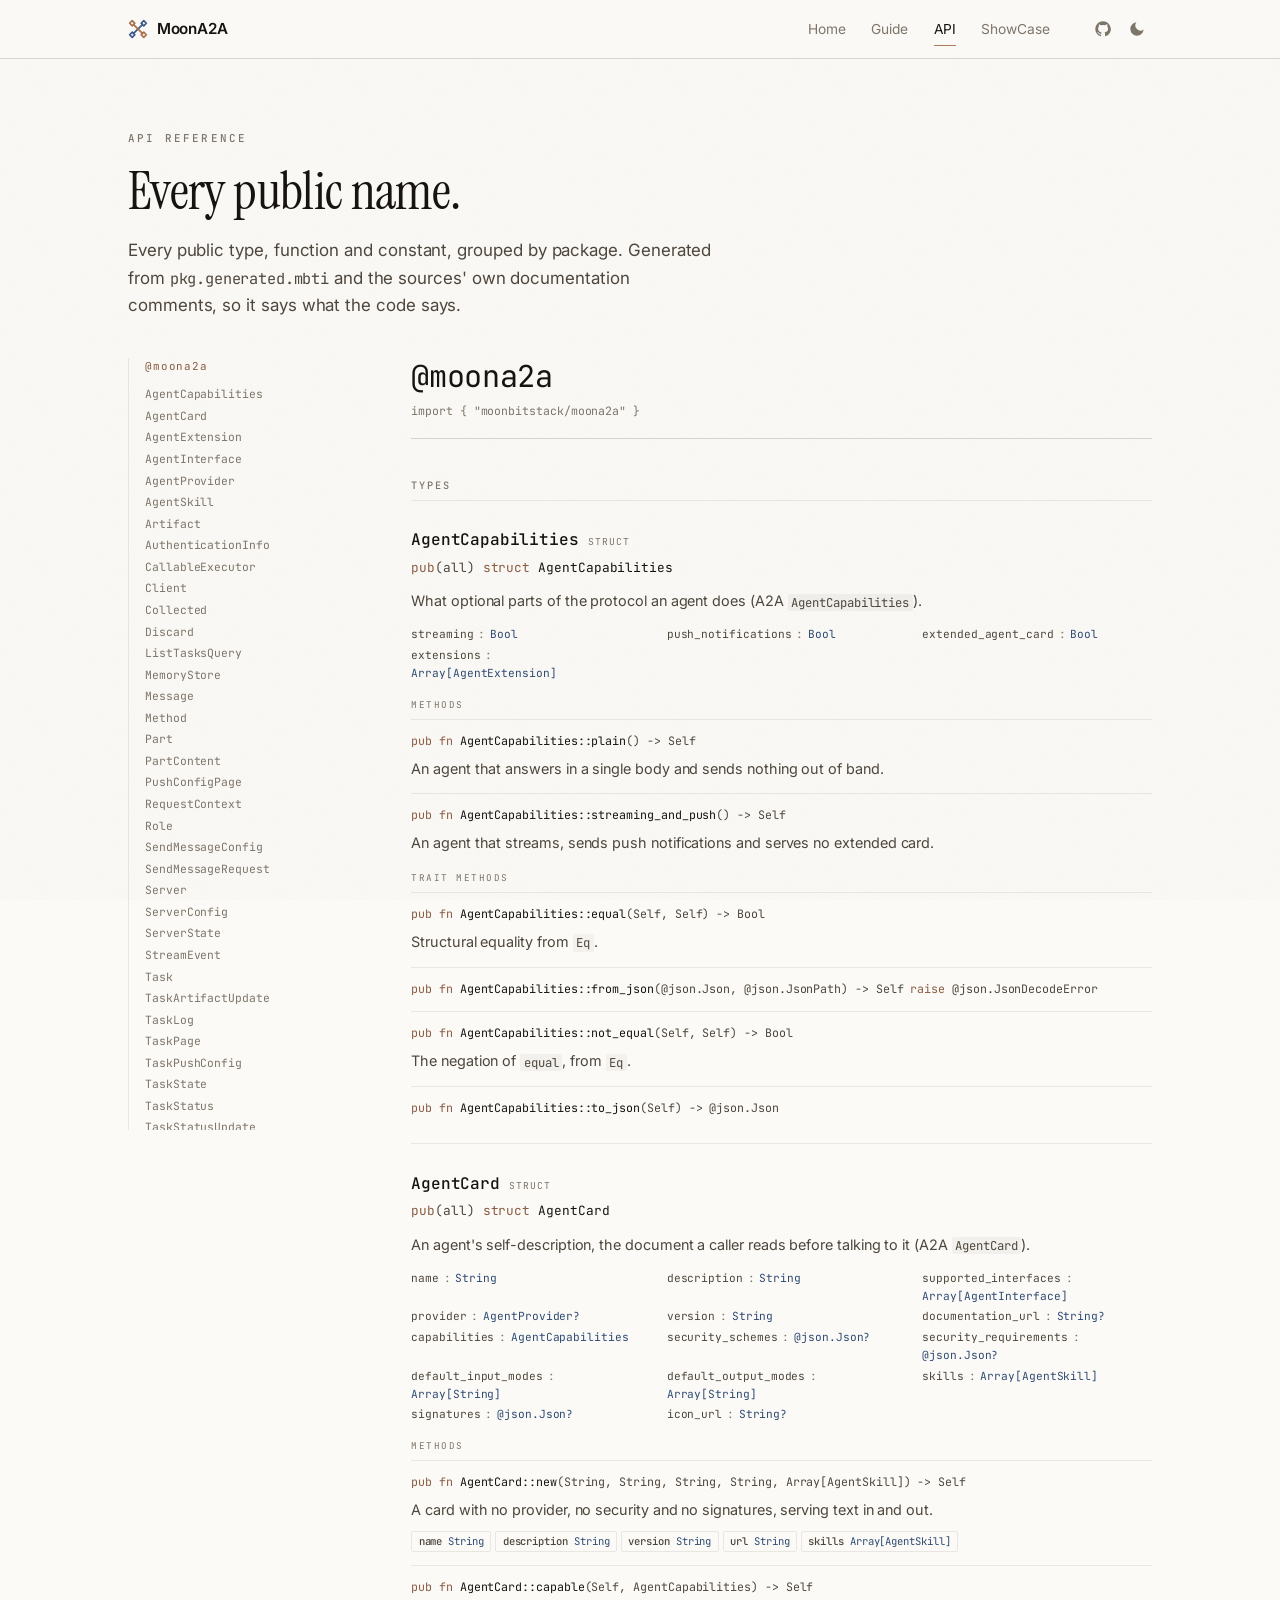
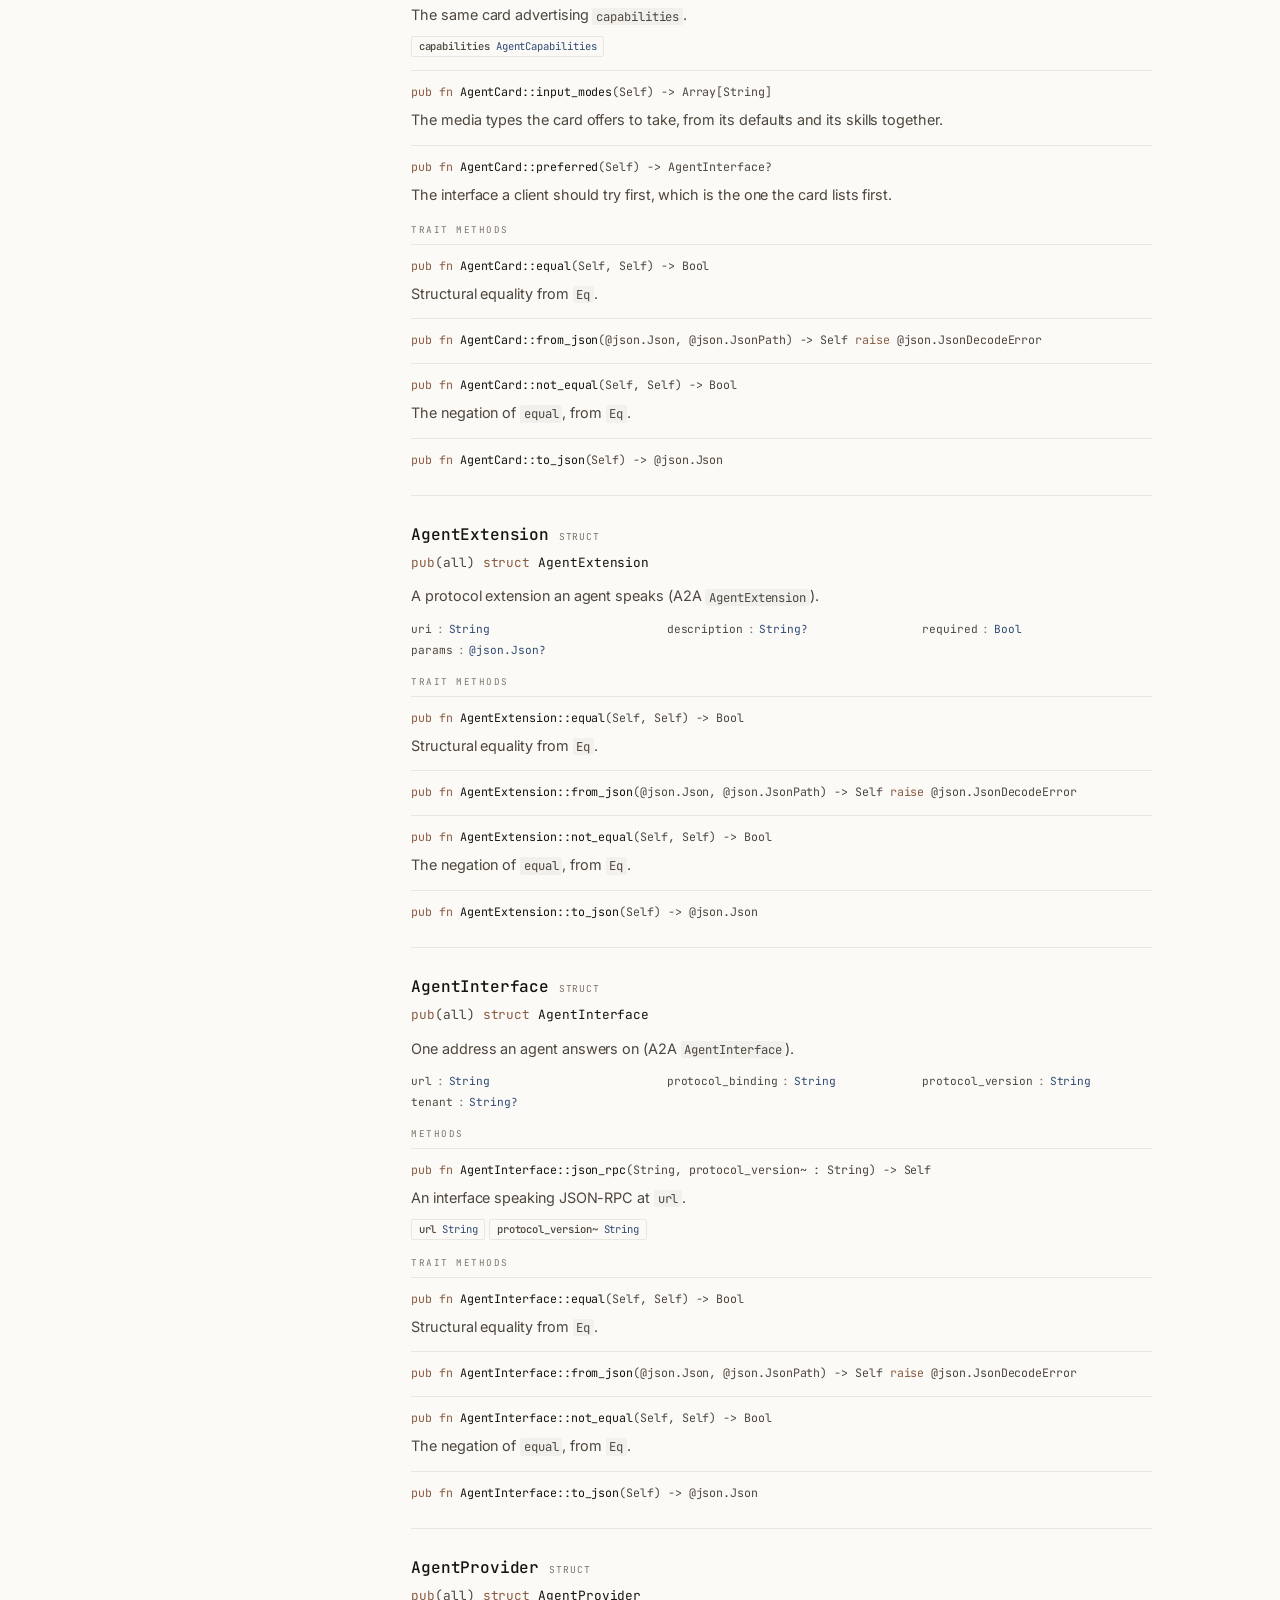
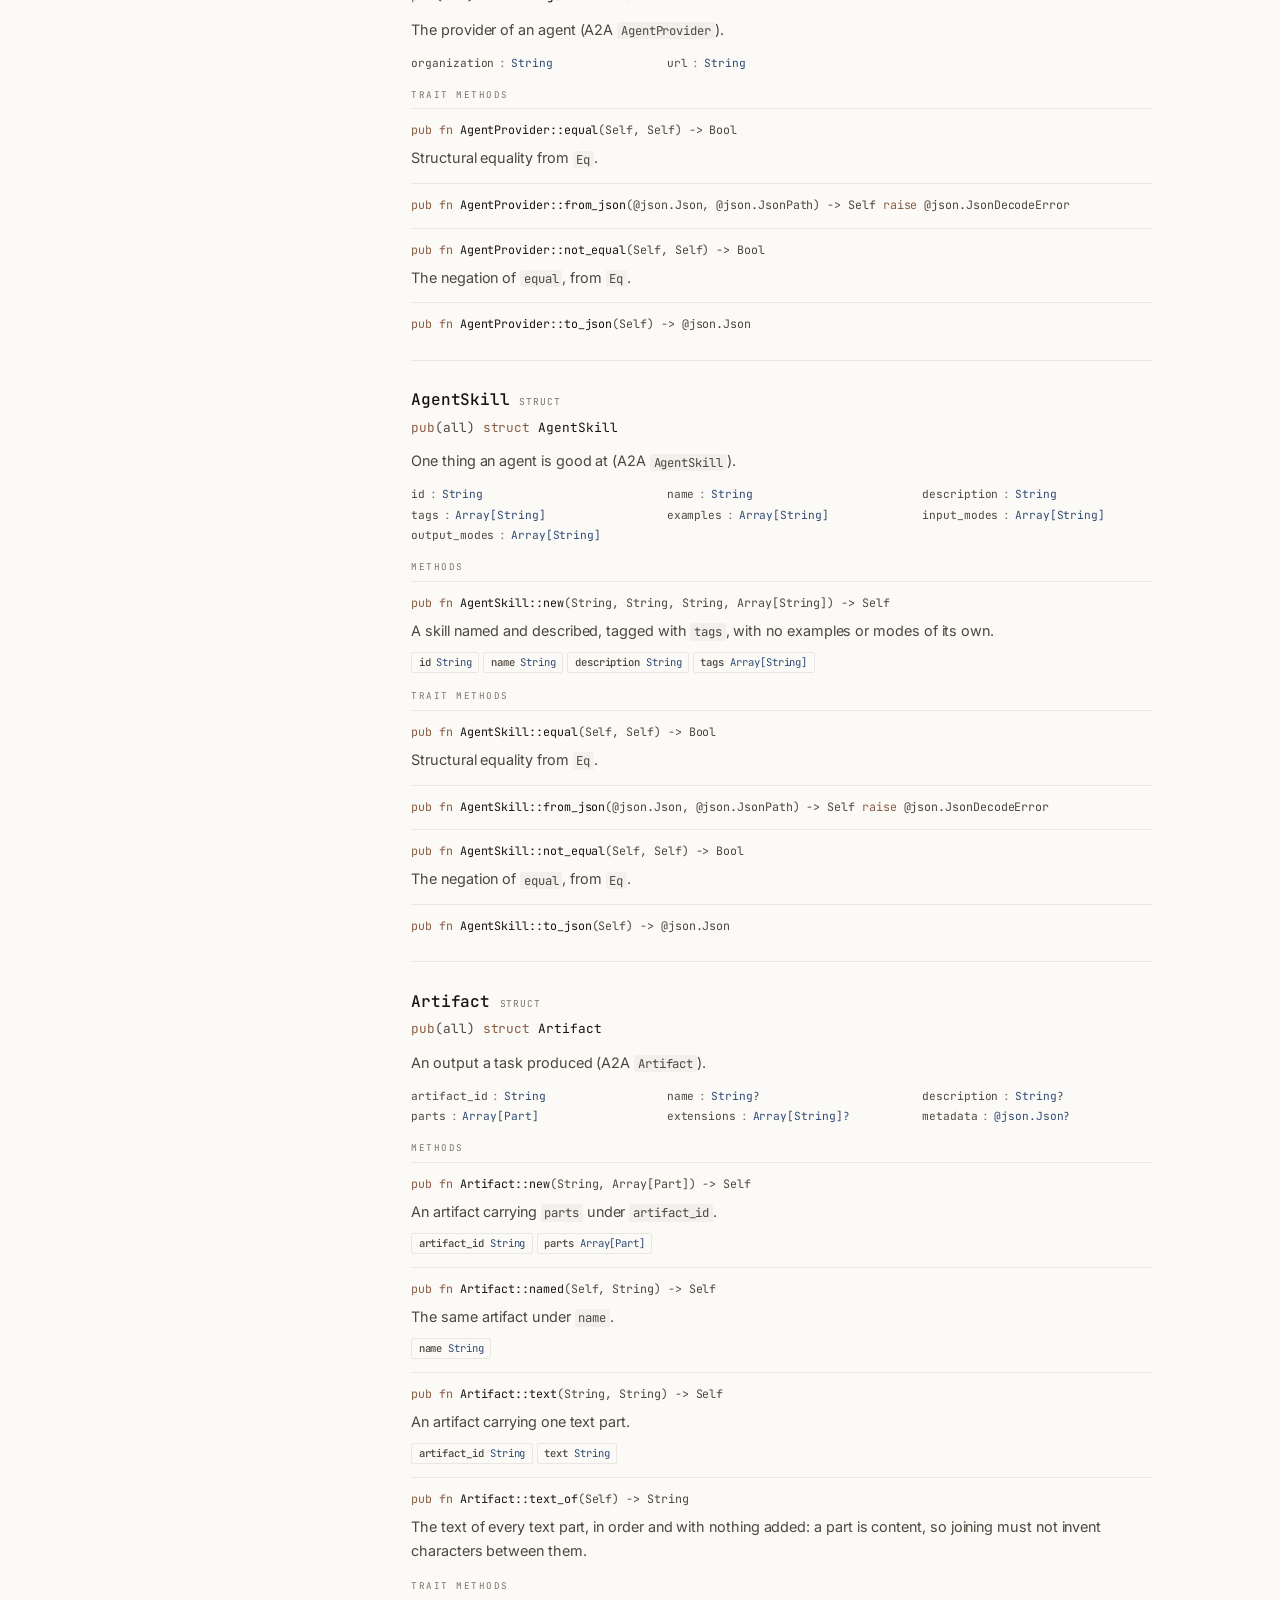
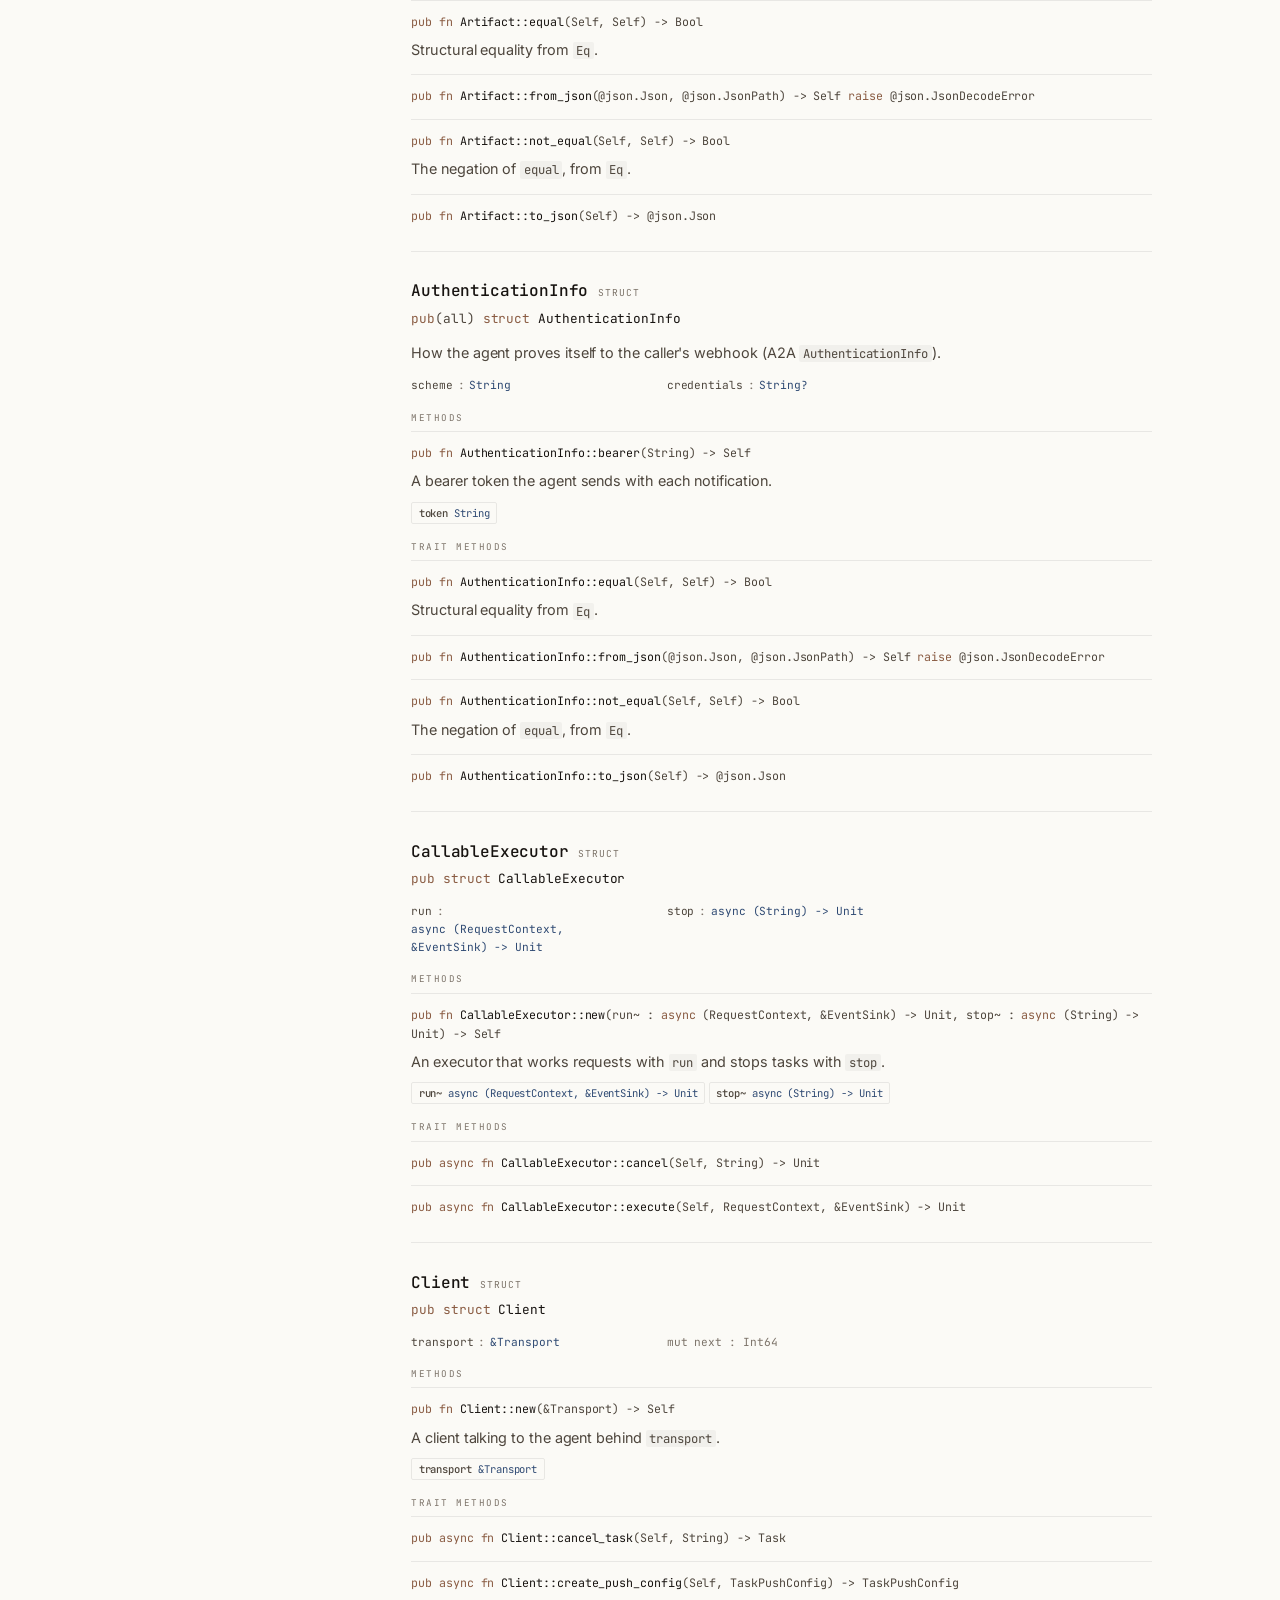
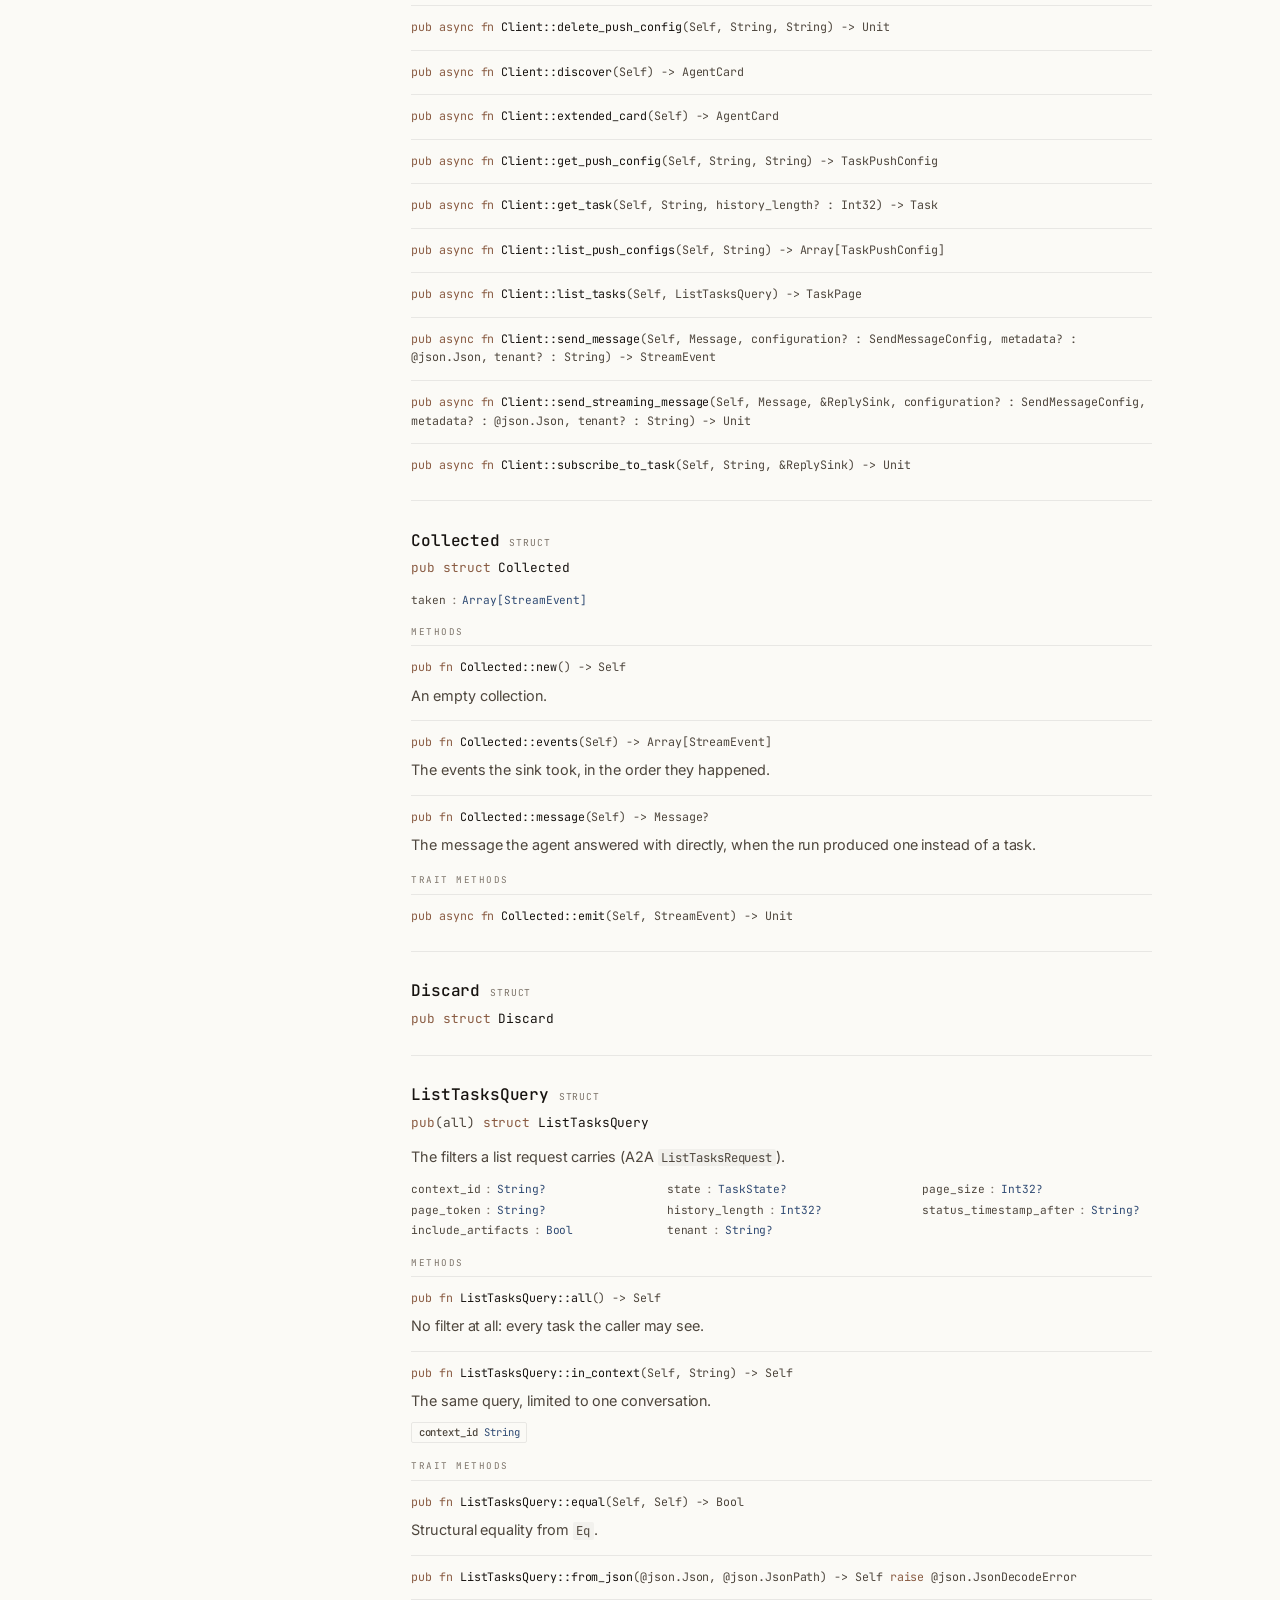
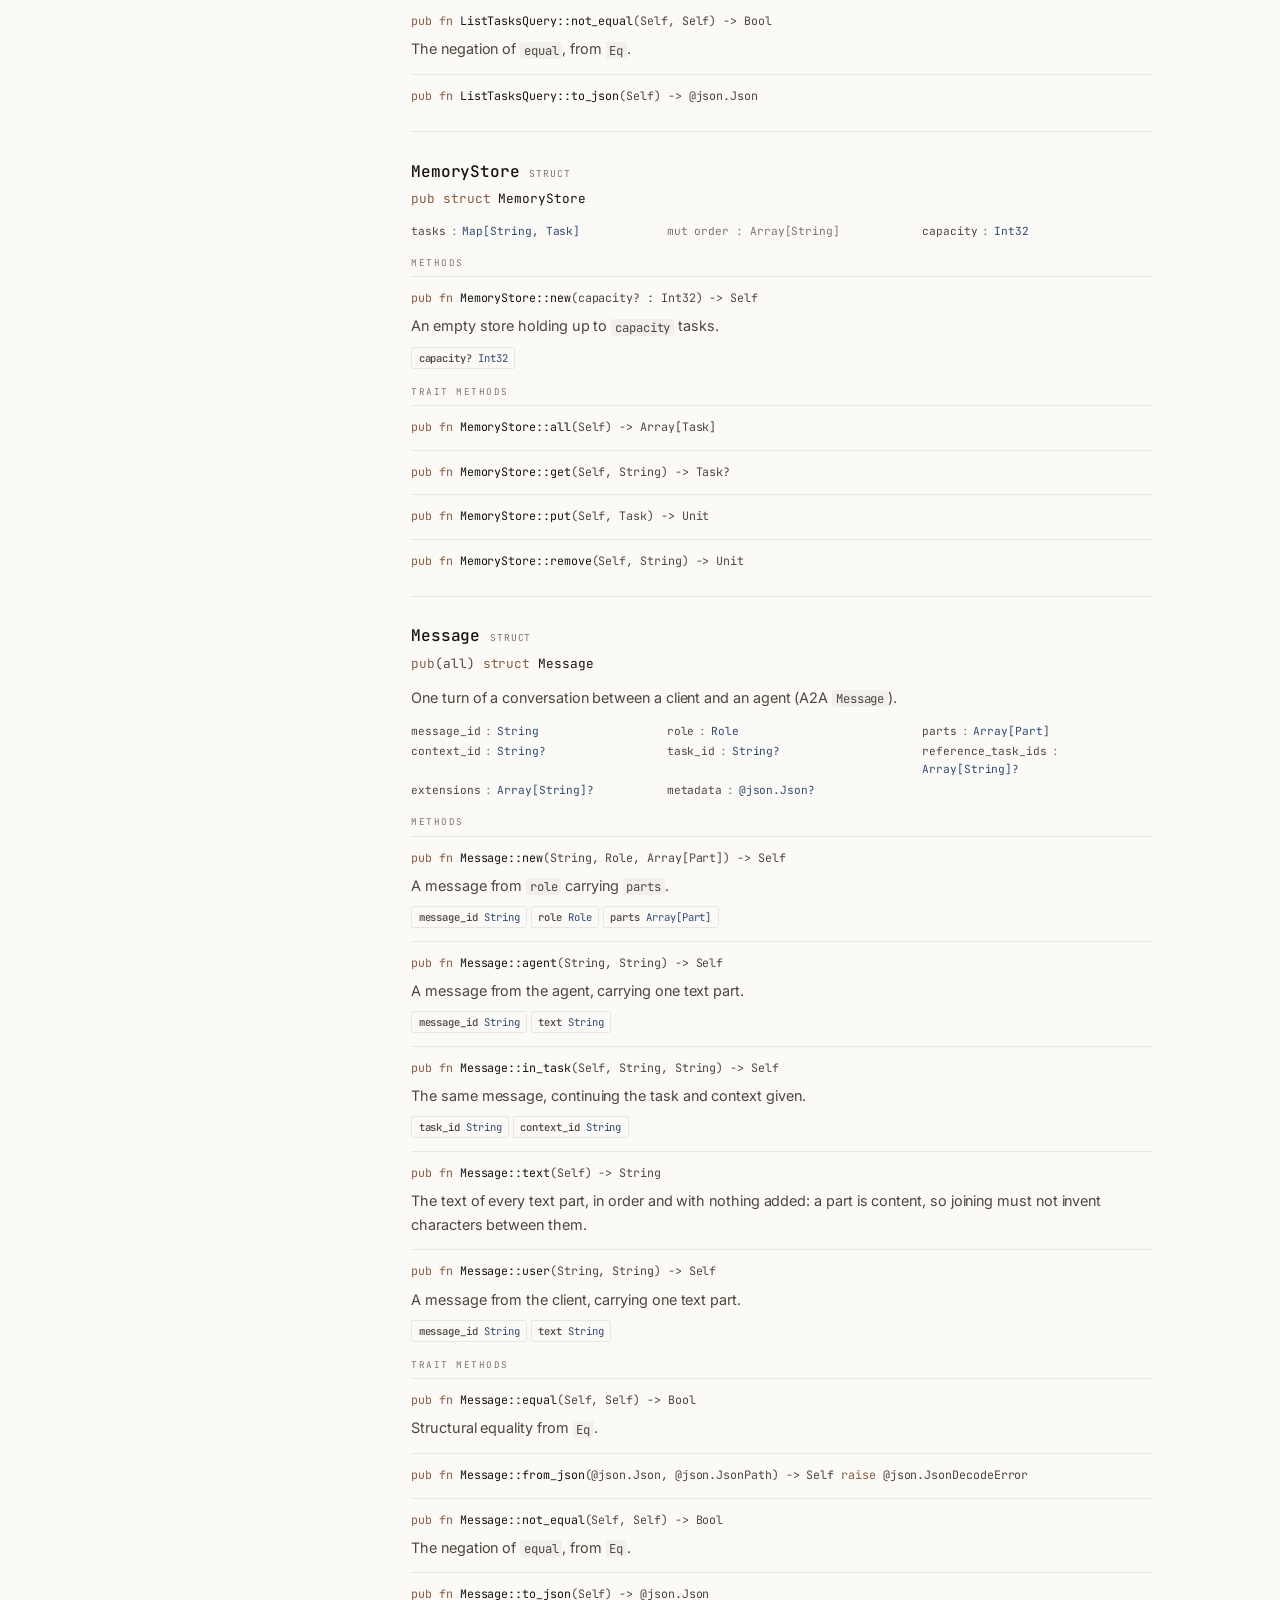
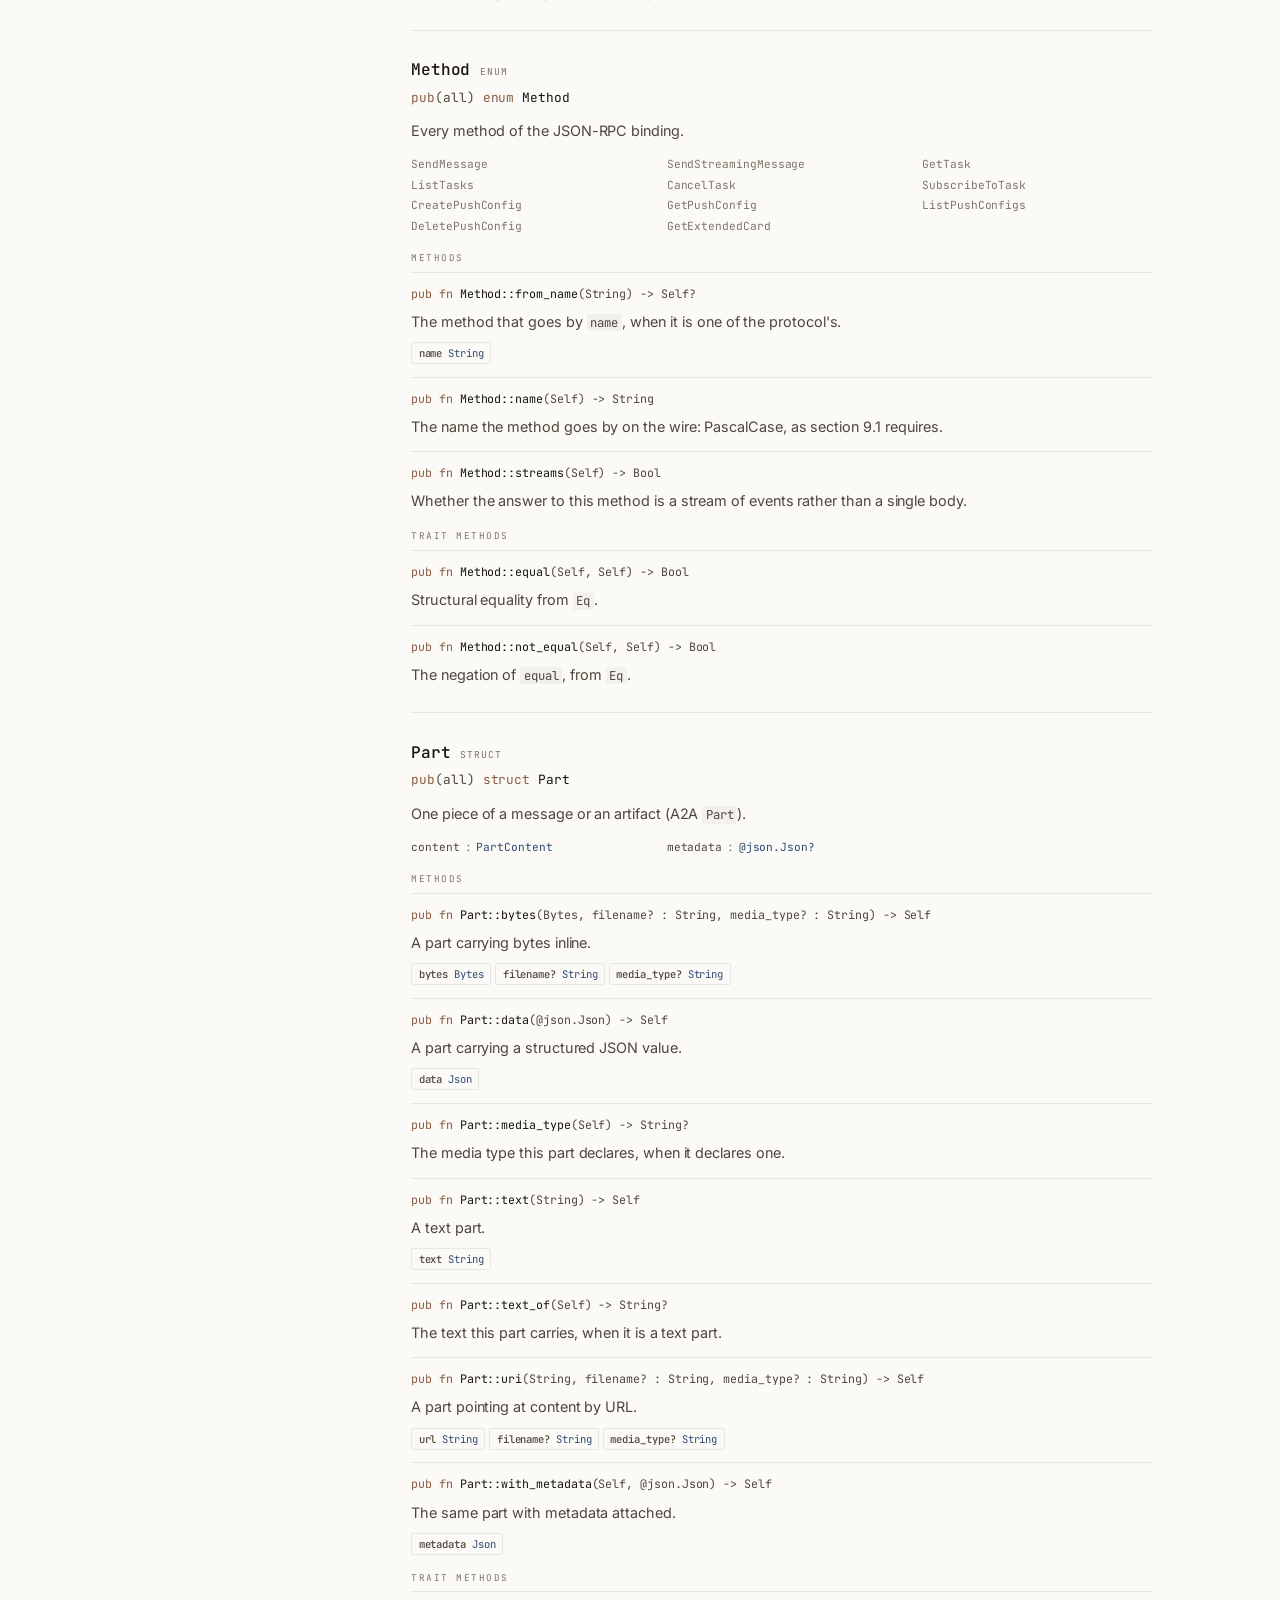
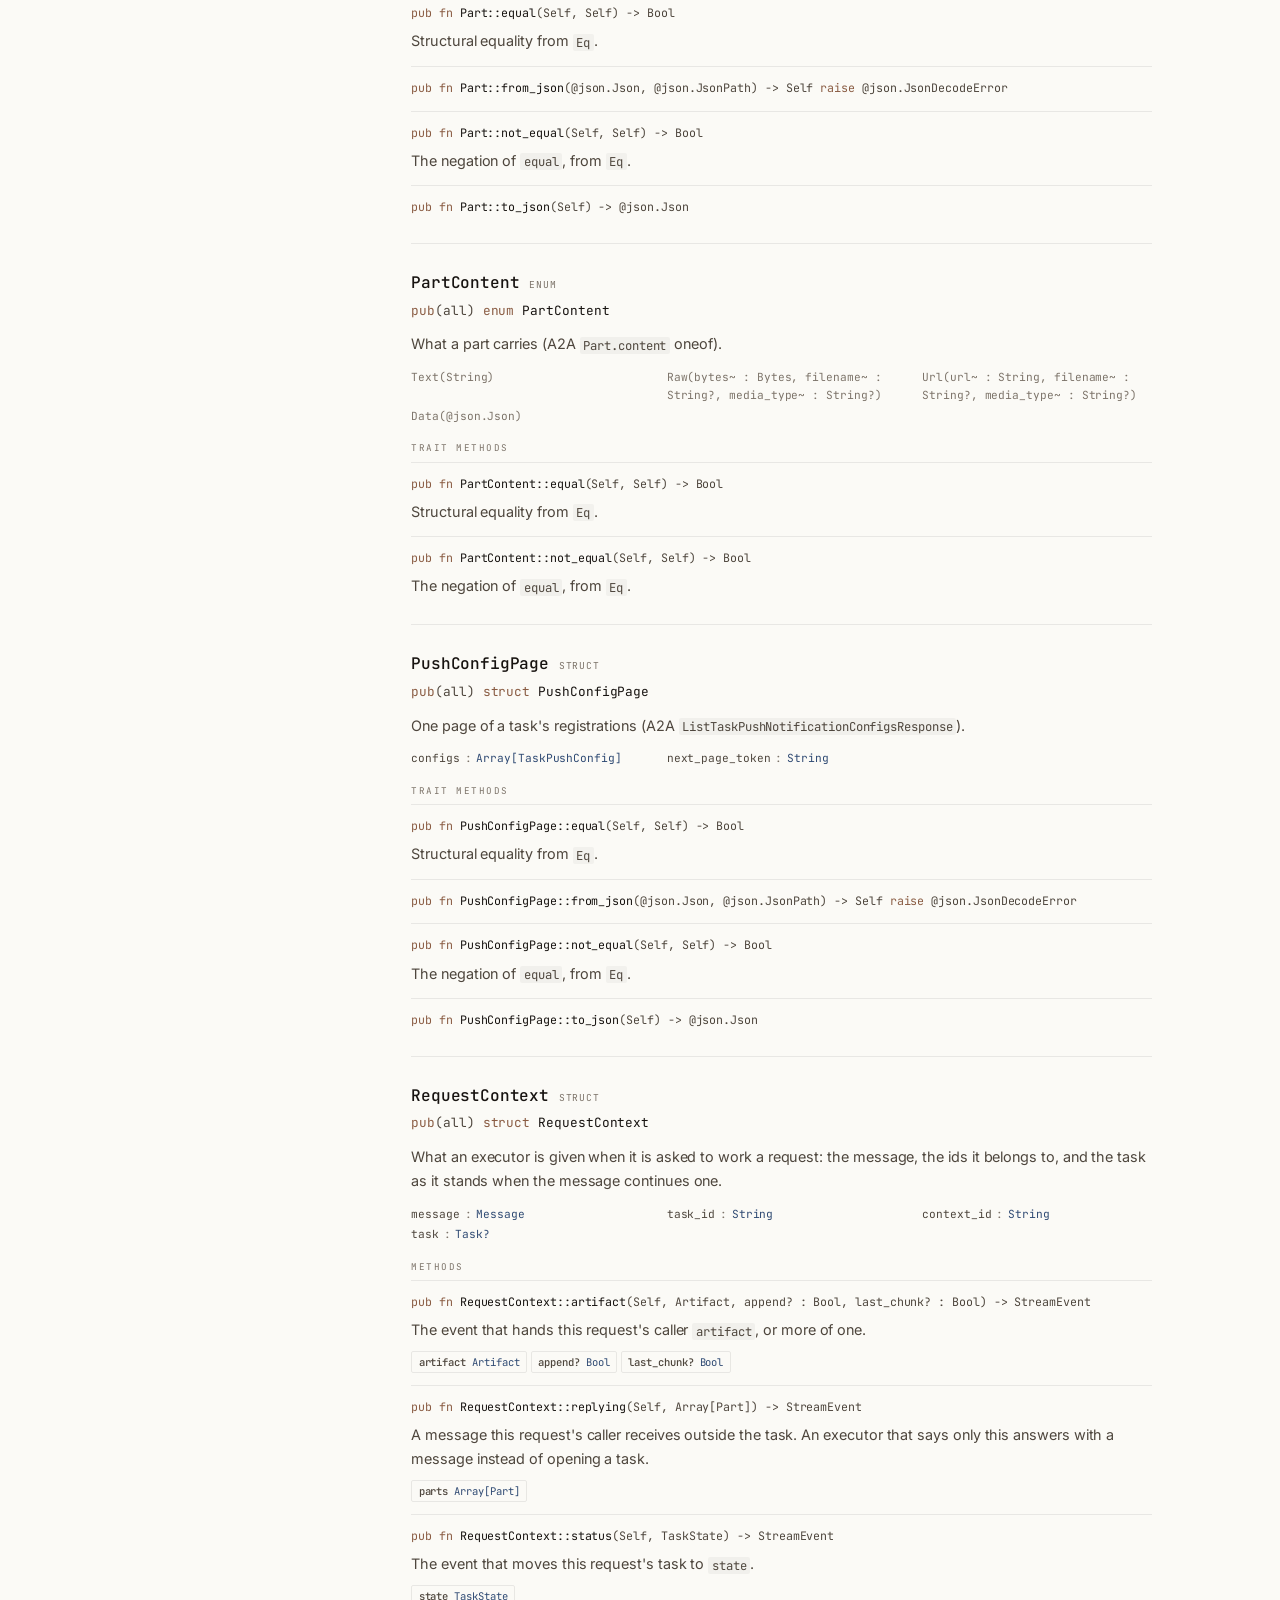
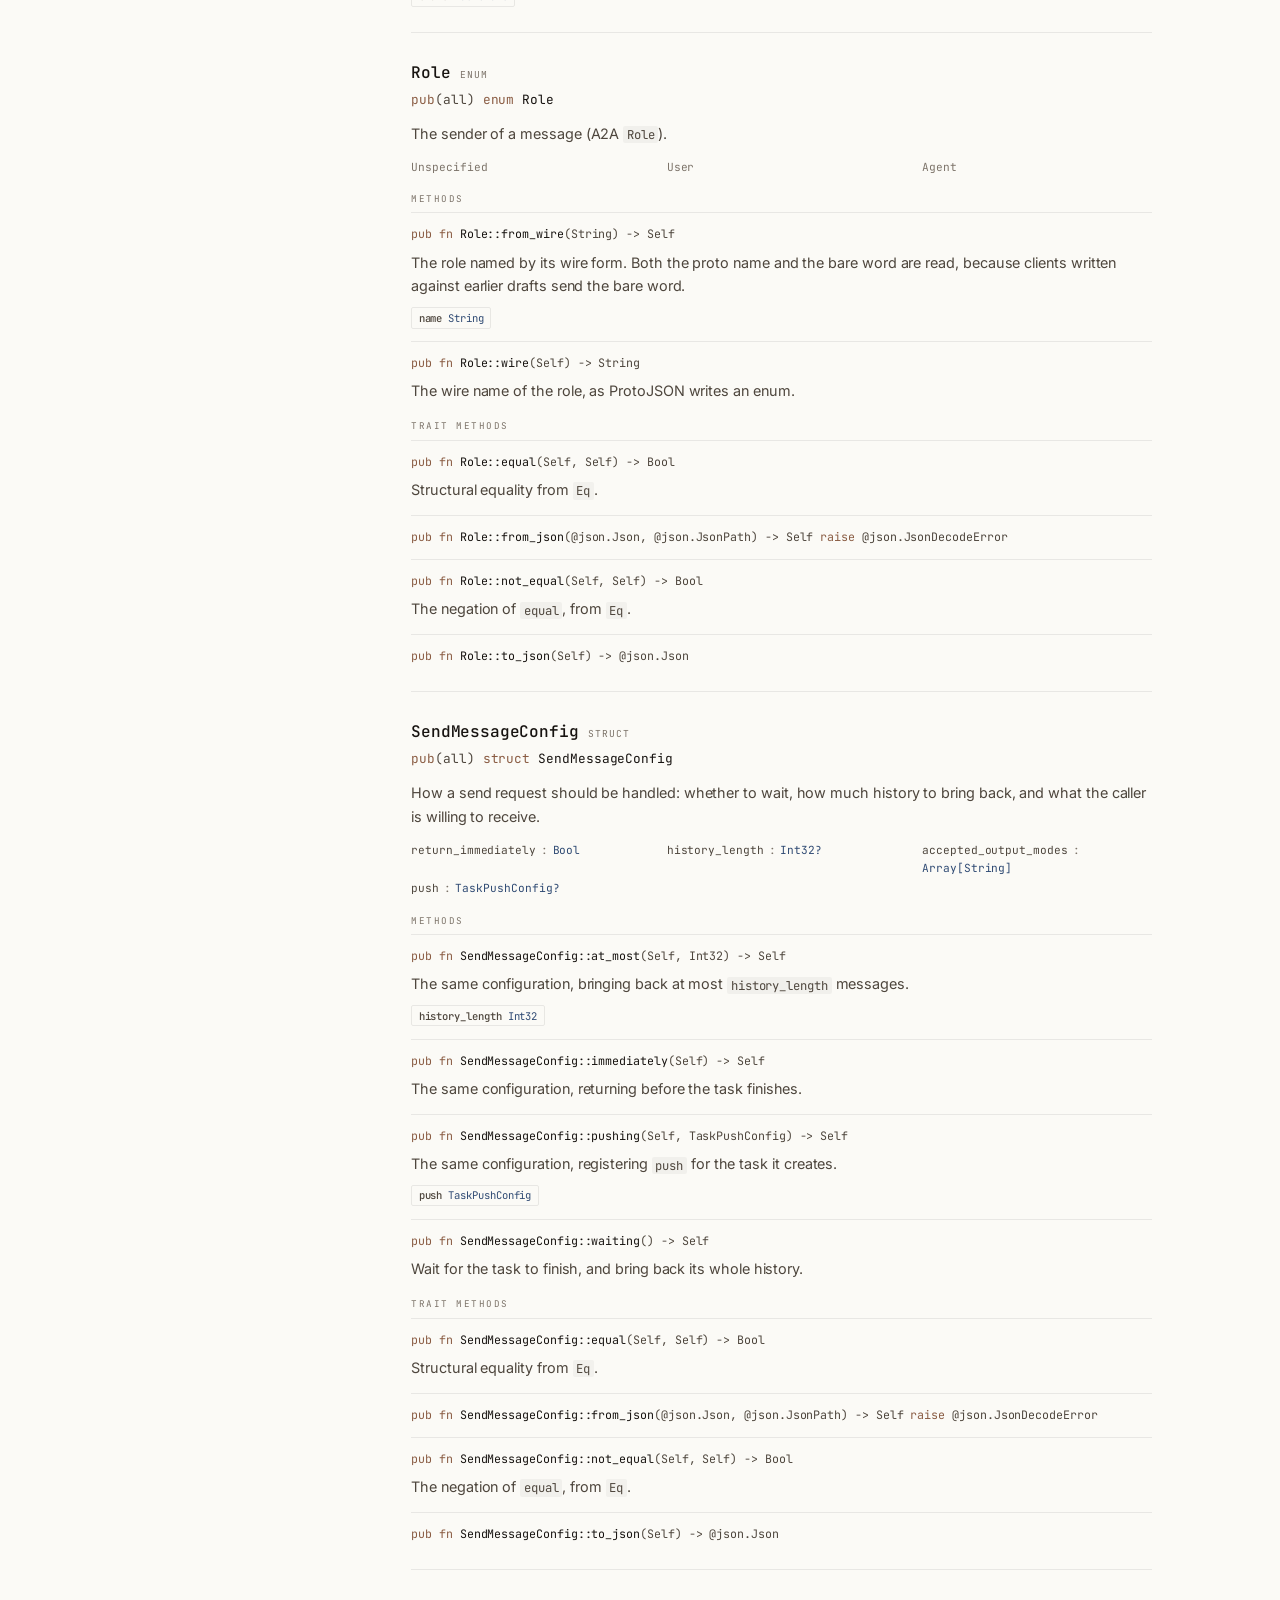
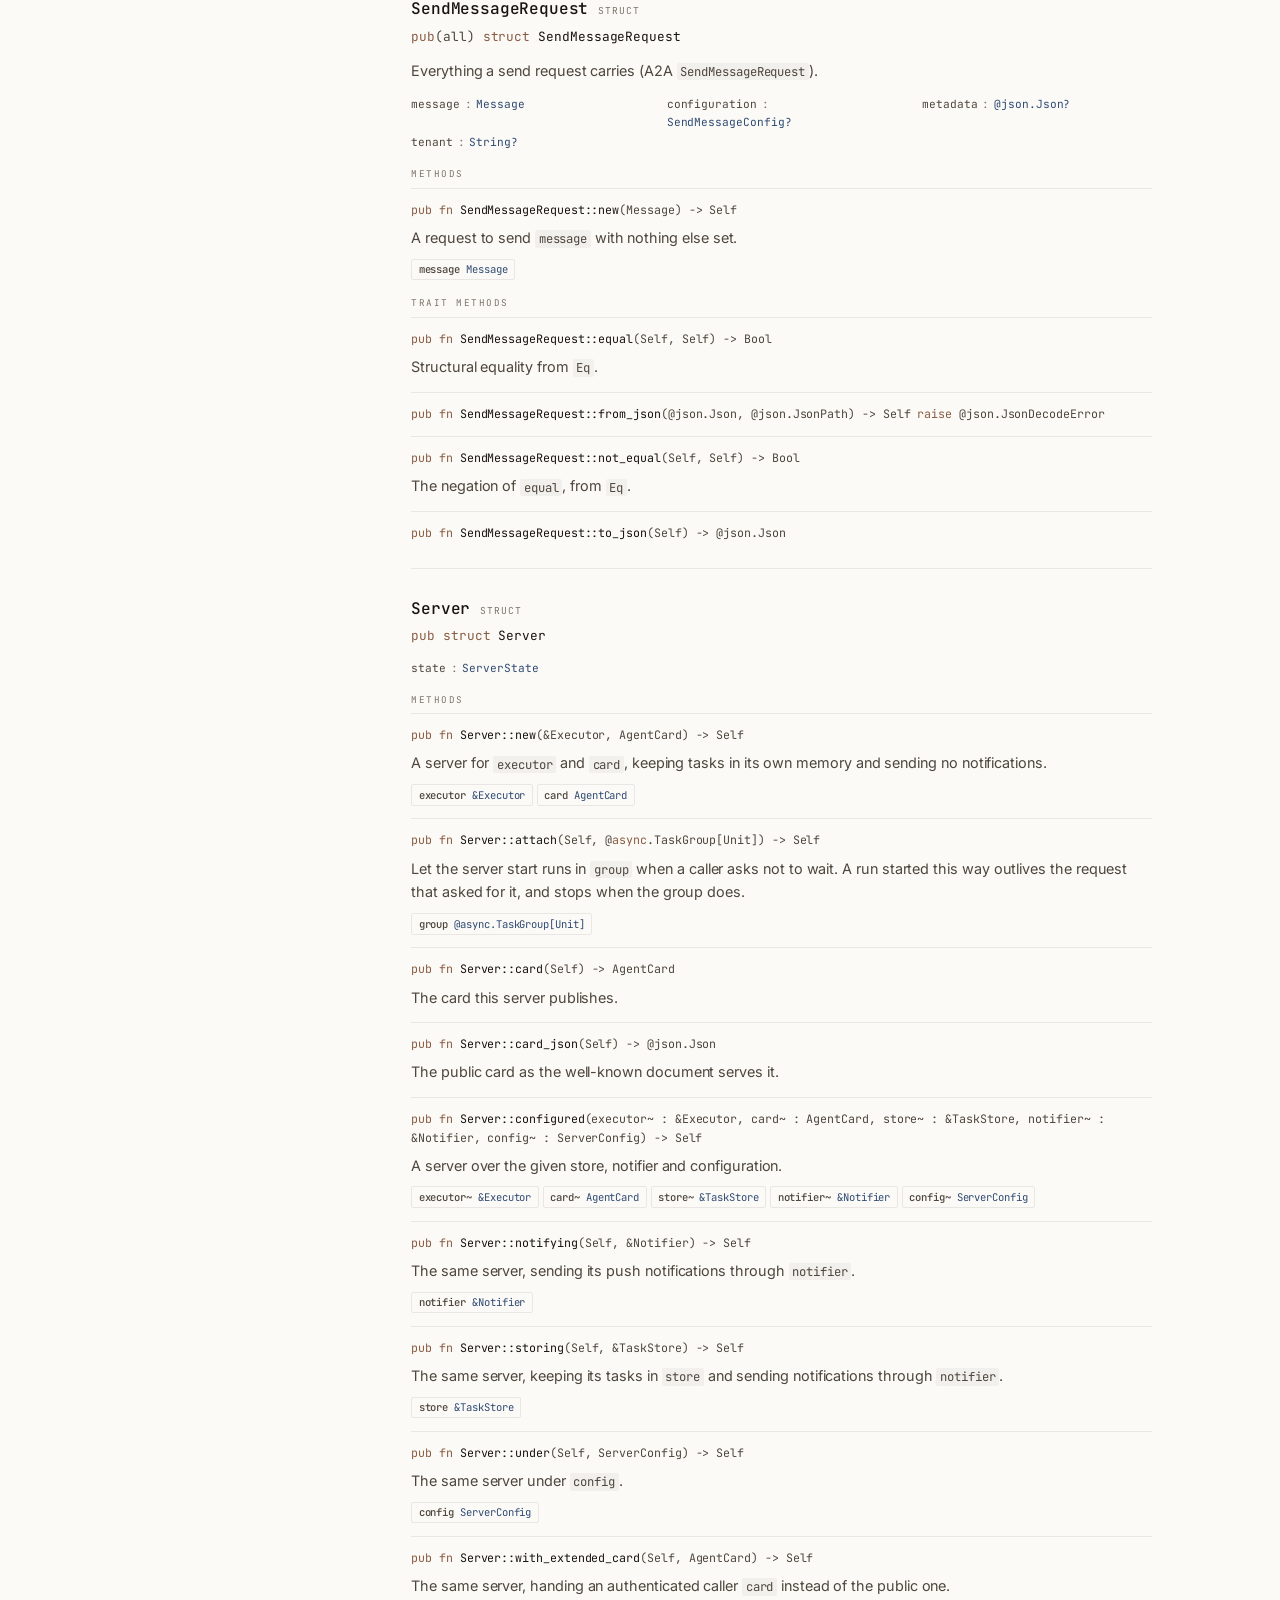
==== commit 58641323: "fix(moona2a): list the async half of the library in the reference. The generator's pattern for a dec" ====
--- a/docs/api.html
+++ b/docs/api.html
@@ -76,6 +76,7 @@
 <a href="#type-moona2a-SendMessageRequest">SendMessageRequest</a>
 <a href="#type-moona2a-Server">Server</a>
 <a href="#type-moona2a-ServerConfig">ServerConfig</a>
+<a href="#type-moona2a-ServerState">ServerState</a>
 <a href="#type-moona2a-StreamEvent">StreamEvent</a>
 <a href="#type-moona2a-Task">Task</a>
 <a href="#type-moona2a-TaskArtifactUpdate">TaskArtifactUpdate</a>
@@ -93,6 +94,7 @@
 <div class="group">
 <div class="pkg">@asgi</div>
 <a href="#type-asgi-Options">Options</a>
+<a href="#type-asgi-Stream">Stream</a>
 <a href="#fn-asgi">Functions</a>
 </div>
 <div class="group">
@@ -103,6 +105,15 @@
 <a href="#err-fetch-WrongShape">WrongShape</a>
 <a href="#fn-fetch">Functions</a>
 <a href="#const-fetch">Constants</a>
+</div>
+<div class="group">
+<div class="pkg">@otel</div>
+<a href="#type-otel-Agent">Agent</a>
+<a href="#type-otel-Settings">Settings</a>
+<a href="#type-otel-Traced">Traced</a>
+<a href="#type-otel-TracedTransport">TracedTransport</a>
+<a href="#type-otel-Tracing">Tracing</a>
+<a href="#const-otel">Constants</a>
 </div>
 </nav>
     <div class="api-body">
@@ -419,9 +430,21 @@
 <ul class="members"><li><b>run</b> : <span class="pt">async (RequestContext, &amp;EventSink) -&gt; Unit</span></li><li><b>stop</b> : <span class="pt">async (String) -&gt; Unit</span></li></ul>
 <div class="method-list"><div class="mlabel">Methods</div>
 <article class="api-item" id="m-moona2a-CallableExecutor-new">
-<div class="sig"><span class="kw">pub</span> <span class="kw">fn</span> <span class="name">CallableExecutor::new</span>(run~ : async (RequestContext, &amp;EventSink) -&gt; Unit, stop~ : async (String) -&gt; Unit) -&gt; Self</div>
+<div class="sig"><span class="kw">pub</span> <span class="kw">fn</span> <span class="name">CallableExecutor::new</span>(run~ : <span class="kw">async</span> (RequestContext, &amp;EventSink) -&gt; Unit, stop~ : <span class="kw">async</span> (String) -&gt; Unit) -&gt; Self</div>
 <div class="doc"><p>An executor that works requests with <code>run</code> and stops tasks with <code>stop</code>.</p></div>
 <div class="params"><span class="p"><b>run~</b> <span class="pt">async (RequestContext, &amp;EventSink) -&gt; Unit</span></span><span class="p"><b>stop~</b> <span class="pt">async (String) -&gt; Unit</span></span></div>
+</article>
+</div>
+<div class="method-list"><div class="mlabel">Trait methods</div>
+<article class="api-item" id="m-moona2a-CallableExecutor-cancel">
+<div class="sig"><span class="kw">pub</span> <span class="kw">async</span> <span class="kw">fn</span> <span class="name">CallableExecutor::cancel</span>(Self, String) -&gt; Unit</div>
+
+
+</article>
+<article class="api-item" id="m-moona2a-CallableExecutor-execute">
+<div class="sig"><span class="kw">pub</span> <span class="kw">async</span> <span class="kw">fn</span> <span class="name">CallableExecutor::execute</span>(Self, RequestContext, &amp;EventSink) -&gt; Unit</div>
+
+
 </article>
 </div>
 </section>
@@ -436,6 +459,68 @@
 <div class="params"><span class="p"><b>transport</b> <span class="pt">&amp;Transport</span></span></div>
 </article>
 </div>
+<div class="method-list"><div class="mlabel">Trait methods</div>
+<article class="api-item" id="m-moona2a-Client-cancel_task">
+<div class="sig"><span class="kw">pub</span> <span class="kw">async</span> <span class="kw">fn</span> <span class="name">Client::cancel_task</span>(Self, String) -&gt; Task</div>
+
+
+</article>
+<article class="api-item" id="m-moona2a-Client-create_push_config">
+<div class="sig"><span class="kw">pub</span> <span class="kw">async</span> <span class="kw">fn</span> <span class="name">Client::create_push_config</span>(Self, TaskPushConfig) -&gt; TaskPushConfig</div>
+
+
+</article>
+<article class="api-item" id="m-moona2a-Client-delete_push_config">
+<div class="sig"><span class="kw">pub</span> <span class="kw">async</span> <span class="kw">fn</span> <span class="name">Client::delete_push_config</span>(Self, String, String) -&gt; Unit</div>
+
+
+</article>
+<article class="api-item" id="m-moona2a-Client-discover">
+<div class="sig"><span class="kw">pub</span> <span class="kw">async</span> <span class="kw">fn</span> <span class="name">Client::discover</span>(Self) -&gt; AgentCard</div>
+
+
+</article>
+<article class="api-item" id="m-moona2a-Client-extended_card">
+<div class="sig"><span class="kw">pub</span> <span class="kw">async</span> <span class="kw">fn</span> <span class="name">Client::extended_card</span>(Self) -&gt; AgentCard</div>
+
+
+</article>
+<article class="api-item" id="m-moona2a-Client-get_push_config">
+<div class="sig"><span class="kw">pub</span> <span class="kw">async</span> <span class="kw">fn</span> <span class="name">Client::get_push_config</span>(Self, String, String) -&gt; TaskPushConfig</div>
+
+
+</article>
+<article class="api-item" id="m-moona2a-Client-get_task">
+<div class="sig"><span class="kw">pub</span> <span class="kw">async</span> <span class="kw">fn</span> <span class="name">Client::get_task</span>(Self, String, history_length? : Int32) -&gt; Task</div>
+
+
+</article>
+<article class="api-item" id="m-moona2a-Client-list_push_configs">
+<div class="sig"><span class="kw">pub</span> <span class="kw">async</span> <span class="kw">fn</span> <span class="name">Client::list_push_configs</span>(Self, String) -&gt; Array[TaskPushConfig]</div>
+
+
+</article>
+<article class="api-item" id="m-moona2a-Client-list_tasks">
+<div class="sig"><span class="kw">pub</span> <span class="kw">async</span> <span class="kw">fn</span> <span class="name">Client::list_tasks</span>(Self, ListTasksQuery) -&gt; TaskPage</div>
+
+
+</article>
+<article class="api-item" id="m-moona2a-Client-send_message">
+<div class="sig"><span class="kw">pub</span> <span class="kw">async</span> <span class="kw">fn</span> <span class="name">Client::send_message</span>(Self, Message, configuration? : SendMessageConfig, metadata? : @json.Json, tenant? : String) -&gt; StreamEvent</div>
+
+
+</article>
+<article class="api-item" id="m-moona2a-Client-send_streaming_message">
+<div class="sig"><span class="kw">pub</span> <span class="kw">async</span> <span class="kw">fn</span> <span class="name">Client::send_streaming_message</span>(Self, Message, &amp;ReplySink, configuration? : SendMessageConfig, metadata? : @json.Json, tenant? : String) -&gt; Unit</div>
+
+
+</article>
+<article class="api-item" id="m-moona2a-Client-subscribe_to_task">
+<div class="sig"><span class="kw">pub</span> <span class="kw">async</span> <span class="kw">fn</span> <span class="name">Client::subscribe_to_task</span>(Self, String, &amp;ReplySink) -&gt; Unit</div>
+
+
+</article>
+</div>
 </section>
 <section class="api-type" id="type-moona2a-Collected">
 <div class="type-head"><h3>Collected</h3><span class="kind">struct</span></div>
@@ -455,6 +540,13 @@
 <article class="api-item" id="m-moona2a-Collected-message">
 <div class="sig"><span class="kw">pub</span> <span class="kw">fn</span> <span class="name">Collected::message</span>(Self) -&gt; Message?</div>
 <div class="doc"><p>The message the agent answered with directly, when the run produced one instead of a task.</p></div>
+
+</article>
+</div>
+<div class="method-list"><div class="mlabel">Trait methods</div>
+<article class="api-item" id="m-moona2a-Collected-emit">
+<div class="sig"><span class="kw">pub</span> <span class="kw">async</span> <span class="kw">fn</span> <span class="name">Collected::emit</span>(Self, StreamEvent) -&gt; Unit</div>
+
 
 </article>
 </div>
@@ -898,7 +990,7 @@
 <div class="params"><span class="p"><b>executor</b> <span class="pt">&amp;Executor</span></span><span class="p"><b>card</b> <span class="pt">AgentCard</span></span></div>
 </article>
 <article class="api-item" id="m-moona2a-Server-attach">
-<div class="sig"><span class="kw">pub</span> <span class="kw">fn</span> <span class="name">Server::attach</span>(Self, @async.TaskGroup[Unit]) -&gt; Self</div>
+<div class="sig"><span class="kw">pub</span> <span class="kw">fn</span> <span class="name">Server::attach</span>(Self, @<span class="kw">async</span>.TaskGroup[Unit]) -&gt; Self</div>
 <div class="doc"><p>Let the server start runs in <code>group</code> when a caller asks not to wait. A run started this way outlives the request that asked for it, and stops when the group does.</p></div>
 <div class="params"><span class="p"><b>group</b> <span class="pt">@async.TaskGroup[Unit]</span></span></div>
 </article>
@@ -936,6 +1028,18 @@
 <div class="sig"><span class="kw">pub</span> <span class="kw">fn</span> <span class="name">Server::with_extended_card</span>(Self, AgentCard) -&gt; Self</div>
 <div class="doc"><p>The same server, handing an authenticated caller <code>card</code> instead of the public one.</p></div>
 <div class="params"><span class="p"><b>card</b> <span class="pt">AgentCard</span></span></div>
+</article>
+</div>
+<div class="method-list"><div class="mlabel">Trait methods</div>
+<article class="api-item" id="m-moona2a-Server-answer">
+<div class="sig"><span class="kw">pub</span> <span class="kw">async</span> <span class="kw">fn</span> <span class="name">Server::answer</span>(Self, StringView, extensions? : Array[String], version? : String) -&gt; String?</div>
+
+
+</article>
+<article class="api-item" id="m-moona2a-Server-answer_stream">
+<div class="sig"><span class="kw">pub</span> <span class="kw">async</span> <span class="kw">fn</span> <span class="name">Server::answer_stream</span>(Self, StringView, &amp;ReplySink, extensions? : Array[String], version? : String) -&gt; Unit</div>
+
+
 </article>
 </div>
 </section>
@@ -951,6 +1055,11 @@
 
 </article>
 </div>
+</section>
+<section class="api-type" id="type-moona2a-ServerState">
+<div class="type-head"><h3>ServerState</h3><span class="kind">type</span></div>
+<div class="sig"><span class="kw">type</span> <span class="name">ServerState</span></div>
+
 </section>
 <section class="api-type" id="type-moona2a-StreamEvent">
 <div class="type-head"><h3>StreamEvent</h3><span class="kind">enum</span></div>
@@ -1343,6 +1452,43 @@
 <div class="sig"><span class="kw">pub</span>(all) <span class="kw">suberror</span> <span class="name">Refused</span></div>
 <div class="doc"><p>A refused operation, named as the specification names it. The string is the server's own note on what the caller did, empty when the name says everything.</p></div>
 <ul class="members"><li>TaskNotFound(String)</li><li>TaskNotCancelable(String)</li><li>PushNotificationNotSupported(String)</li><li>UnsupportedOperation(String)</li><li>ContentTypeNotSupported(String)</li><li>InvalidAgentResponse(String)</li><li>ExtendedAgentCardNotConfigured(String)</li><li>ExtensionSupportRequired(String)</li><li>VersionNotSupported(String)</li><li>InvalidRequest(String)</li><li>InvalidParams(String)</li></ul>
+<div class="method-list"><div class="mlabel">Methods</div>
+<article class="api-item" id="m-moona2a-Refused-as_failed">
+<div class="sig"><span class="kw">pub</span> <span class="kw">fn</span> <span class="name">Refused::as_failed</span>(Self) -&gt; @moonjrpc.Failed</div>
+<div class="doc"><p>The refusal as the error a JSON-RPC handler raises, so its code and details reach the caller.</p></div>
+
+</article>
+<article class="api-item" id="m-moona2a-Refused-code">
+<div class="sig"><span class="kw">pub</span> <span class="kw">fn</span> <span class="name">Refused::code</span>(Self) -&gt; Int32</div>
+<div class="doc"><p>The JSON-RPC error code of the refusal, as section 5.4 of the specification maps it.</p></div>
+
+</article>
+<article class="api-item" id="m-moona2a-Refused-detail">
+<div class="sig"><span class="kw">pub</span> <span class="kw">fn</span> <span class="name">Refused::detail</span>(Self) -&gt; String?</div>
+<div class="doc"><p>What the caller did that the server is complaining about, when the refusal says.</p></div>
+
+</article>
+<article class="api-item" id="m-moona2a-Refused-failure">
+<div class="sig"><span class="kw">pub</span> <span class="kw">fn</span> <span class="name">Refused::failure</span>(Self) -&gt; @moonjrpc.Failure</div>
+<div class="doc"><p>The JSON-RPC failure that carries this refusal to the caller.</p></div>
+
+</article>
+<article class="api-item" id="m-moona2a-Refused-from_failure">
+<div class="sig"><span class="kw">pub</span> <span class="kw">fn</span> <span class="name">Refused::from_failure</span>(@moonjrpc.Failure) -&gt; Self</div>
+<div class="doc"><p>Read a refusal off the wire, by the code the server gave it. A code this library does not know becomes <code>InvalidAgentResponse</code>: the caller cannot recover from it either way, and naming it after what it is beats inventing a case for it.</p></div>
+<div class="params"><span class="p"><b>failure</b> <span class="pt">@moonjrpc.Failure</span></span></div>
+</article>
+<article class="api-item" id="m-moona2a-Refused-mention">
+<div class="sig"><span class="kw">pub</span> <span class="kw">fn</span> <span class="name">Refused::mention</span>(Self) -&gt; String</div>
+<div class="doc"><p>The one-line message a client shows a human, worded as the specification's error table words it.</p></div>
+
+</article>
+<article class="api-item" id="m-moona2a-Refused-reason">
+<div class="sig"><span class="kw">pub</span> <span class="kw">fn</span> <span class="name">Refused::reason</span>(Self) -&gt; String</div>
+<div class="doc"><p>The machine-readable reason, which goes into the error details.</p></div>
+
+</article>
+</div>
 </section>
 <div class="api-cat" id="fn-moona2a"><h3>Functions</h3></div>
 <article class="api-item" id="fn-moona2a-is_streaming_method">
@@ -1403,9 +1549,21 @@
 </article>
 </div>
 </section>
+<section class="api-type" id="type-asgi-Stream">
+<div class="type-head"><h3>Stream</h3><span class="kind">type</span></div>
+<div class="sig"><span class="kw">type</span> <span class="name">Stream</span></div>
+
+<div class="method-list"><div class="mlabel">Trait methods</div>
+<article class="api-item" id="m-asgi-Stream-reply">
+<div class="sig"><span class="kw">pub</span> <span class="kw">async</span> <span class="kw">fn</span> <span class="name">Stream::reply</span>(Self, @moonjrpc.Message) -&gt; Unit</div>
+
+
+</article>
+</div>
+</section>
 <div class="api-cat" id="fn-asgi"><h3>Functions</h3></div>
 <article class="api-item" id="fn-asgi-to_asgi">
-<div class="sig"><span class="kw">pub</span> <span class="kw">fn</span> <span class="name">to_asgi</span>(@moona2a.Server, options? : Options) -&gt; async (@spec.Scope, async () -&gt; @spec.Event, async (@spec.Event) -&gt; Unit) -&gt; Unit</div>
+<div class="sig"><span class="kw">pub</span> <span class="kw">fn</span> <span class="name">to_asgi</span>(@moona2a.Server, options? : Options) -&gt; <span class="kw">async</span> (@spec.Scope, <span class="kw">async</span> () -&gt; @spec.Event, <span class="kw">async</span> (@spec.Event) -&gt; Unit) -&gt; Unit</div>
 <div class="doc"><p>The ASGI application for <code>server</code>: a GET of the card's well-known address answers with the card, a POST of a JSON-RPC body answers with a body or, for a streaming method, with a stream of server-sent events.</p>
 <p>The application writes its events as it goes, rather than assembling one <code>Response</code>: a stream answer is only worth having if each event leaves as it happens.</p></div>
 <div class="params"><span class="p"><b>server</b> <span class="pt">@moona2a.Server</span></span><span class="p"><b>options?</b> <span class="pt">Options</span></span></div>
@@ -1429,12 +1587,36 @@
 <div class="params"><span class="p"><b>url</b> <span class="pt">String</span></span><span class="p"><b>path?</b> <span class="pt">String</span></span><span class="p"><b>card_path?</b> <span class="pt">String</span></span></div>
 </article>
 </div>
+<div class="method-list"><div class="mlabel">Trait methods</div>
+<article class="api-item" id="m-fetch-HttpTransport-discover">
+<div class="sig"><span class="kw">pub</span> <span class="kw">async</span> <span class="kw">fn</span> <span class="name">HttpTransport::discover</span>(Self) -&gt; @json.Json</div>
+
+
+</article>
+<article class="api-item" id="m-fetch-HttpTransport-exchange">
+<div class="sig"><span class="kw">pub</span> <span class="kw">async</span> <span class="kw">fn</span> <span class="name">HttpTransport::exchange</span>(Self, @moonjrpc.Message) -&gt; @moonjrpc.Message</div>
+
+
+</article>
+<article class="api-item" id="m-fetch-HttpTransport-stream">
+<div class="sig"><span class="kw">pub</span> <span class="kw">async</span> <span class="kw">fn</span> <span class="name">HttpTransport::stream</span>(Self, @moonjrpc.Message, &amp;@moona2a.ReplySink) -&gt; Unit</div>
+
+
+</article>
+</div>
 </section>
 <section class="api-type" id="type-fetch-Webhook">
 <div class="type-head"><h3>Webhook</h3><span class="kind">struct</span></div>
 <div class="sig"><span class="kw">pub</span>(all) <span class="kw">struct</span> <span class="name">Webhook</span></div>
 <div class="doc"><p>A notifier that posts to whatever URL a registration names.</p></div>
 
+<div class="method-list"><div class="mlabel">Trait methods</div>
+<article class="api-item" id="m-fetch-Webhook-notify">
+<div class="sig"><span class="kw">pub</span> <span class="kw">async</span> <span class="kw">fn</span> <span class="name">Webhook::notify</span>(Self, @moona2a.TaskPushConfig, @moona2a.StreamEvent) -&gt; Unit</div>
+
+
+</article>
+</div>
 </section>
 <div class="api-cat"><h3>Errors</h3></div>
 <section class="api-type" id="err-fetch-Unreachable">
@@ -1462,6 +1644,170 @@
 <article class="api-item" id="const-fetch-webhook_timeout_millis">
 <div class="sig"><span class="kw">pub</span> <span class="kw">let</span> <span class="name">webhook_timeout_millis</span> : Int32</div>
 <div class="doc"><p>How long to wait for the caller's webhook before giving up on this delivery. Section 4.3.3 suggests ten to thirty seconds; ten keeps a slow webhook from holding a task's run.</p></div>
+
+</article>
+</section>
+<section class="api-pkg" id="pkg-otel">
+<header>
+<h2><span class="mono">@otel</span></h2>
+<div class="imp">import { "moonbitstack/moona2a/otel" }</div>
+</header>
+<div class="api-cat"><h3>Types</h3></div>
+<section class="api-type" id="type-otel-Agent">
+<div class="type-head"><h3>Agent</h3><span class="kind">struct</span></div>
+<div class="sig"><span class="kw">pub</span>(all) <span class="kw">struct</span> <span class="name">Agent</span></div>
+<div class="doc"><p>Who an agent is, in the terms the semantic conventions describe an agent with.</p></div>
+<ul class="members"><li><b>id</b> : <span class="pt">String</span></li><li><b>name</b> : <span class="pt">String</span></li><li><b>description</b> : <span class="pt">String?</span></li><li><b>version</b> : <span class="pt">String?</span></li></ul>
+<div class="method-list"><div class="mlabel">Methods</div>
+<article class="api-item" id="m-otel-Agent-new">
+<div class="sig"><span class="kw">pub</span> <span class="kw">fn</span> <span class="name">Agent::new</span>(id~ : String, name~ : String, description? : String, version? : String) -&gt; Self</div>
+<div class="doc"><p>An agent named <code>name</code>, answering at <code>id</code>.</p></div>
+<div class="params"><span class="p"><b>id~</b> <span class="pt">String</span></span><span class="p"><b>name~</b> <span class="pt">String</span></span><span class="p"><b>description?</b> <span class="pt">String</span></span><span class="p"><b>version?</b> <span class="pt">String</span></span></div>
+</article>
+<article class="api-item" id="m-otel-Agent-of_card">
+<div class="sig"><span class="kw">pub</span> <span class="kw">fn</span> <span class="name">Agent::of_card</span>(@moona2a.AgentCard) -&gt; Self</div>
+<div class="doc"><p>The agent a card describes. A card carries no id of its own, so the address of the interface a caller would use stands in for one.</p></div>
+<div class="params"><span class="p"><b>card</b> <span class="pt">@moona2a.AgentCard</span></span></div>
+</article>
+<article class="api-item" id="m-otel-Agent-of_server">
+<div class="sig"><span class="kw">pub</span> <span class="kw">fn</span> <span class="name">Agent::of_server</span>(@moona2a.Server) -&gt; Self</div>
+<div class="doc"><p>The agent under a server's card.</p></div>
+<div class="params"><span class="p"><b>server</b> <span class="pt">@moona2a.Server</span></span></div>
+</article>
+</div>
+<div class="method-list"><div class="mlabel">Trait methods</div>
+<article class="api-item" id="m-otel-Agent-to_repr">
+<div class="sig"><span class="kw">pub</span> <span class="kw">fn</span> <span class="name">Agent::to_repr</span>(Self) -&gt; @debug.Repr</div>
+<div class="doc"><p>The debug representation, from <code>Debug</code>.</p></div>
+
+</article>
+</div>
+</section>
+<section class="api-type" id="type-otel-Settings">
+<div class="type-head"><h3>Settings</h3><span class="kind">struct</span></div>
+<div class="sig"><span class="kw">pub</span>(all) <span class="kw">struct</span> <span class="name">Settings</span></div>
+<div class="doc"><p>What the instrumentation writes into a span.</p></div>
+<ul class="members"><li><b>record_content</b> : <span class="pt">Bool</span></li><li><b>text_limit</b> : <span class="pt">Int32</span></li></ul>
+<div class="method-list"><div class="mlabel">Trait methods</div>
+<article class="api-item" id="m-otel-Settings-to_repr">
+<div class="sig"><span class="kw">pub</span> <span class="kw">fn</span> <span class="name">Settings::to_repr</span>(Self) -&gt; @debug.Repr</div>
+<div class="doc"><p>The debug representation, from <code>Debug</code>.</p></div>
+
+</article>
+</div>
+</section>
+<section class="api-type" id="type-otel-Traced">
+<div class="type-head"><h3>Traced</h3><span class="kind">struct</span></div>
+<div class="sig"><span class="kw">pub</span> <span class="kw">struct</span> <span class="name">Traced</span></div>
+<ul class="members"><li><b>tracing</b> : <span class="pt">Tracing</span></li><li><b>inner</b> : <span class="pt">&amp;@moona2a.Executor</span></li></ul>
+<div class="method-list"><div class="mlabel">Trait methods</div>
+<article class="api-item" id="m-otel-Traced-cancel">
+<div class="sig"><span class="kw">pub</span> <span class="kw">async</span> <span class="kw">fn</span> <span class="name">Traced::cancel</span>(Self, String) -&gt; Unit</div>
+
+
+</article>
+<article class="api-item" id="m-otel-Traced-execute">
+<div class="sig"><span class="kw">pub</span> <span class="kw">async</span> <span class="kw">fn</span> <span class="name">Traced::execute</span>(Self, @moona2a.RequestContext, &amp;@moona2a.EventSink) -&gt; Unit</div>
+
+
+</article>
+</div>
+</section>
+<section class="api-type" id="type-otel-TracedTransport">
+<div class="type-head"><h3>TracedTransport</h3><span class="kind">struct</span></div>
+<div class="sig"><span class="kw">pub</span> <span class="kw">struct</span> <span class="name">TracedTransport</span></div>
+<ul class="members"><li><b>tracing</b> : <span class="pt">Tracing</span></li><li><b>inner</b> : <span class="pt">&amp;@moona2a.Transport</span></li></ul>
+<div class="method-list"><div class="mlabel">Trait methods</div>
+<article class="api-item" id="m-otel-TracedTransport-discover">
+<div class="sig"><span class="kw">pub</span> <span class="kw">async</span> <span class="kw">fn</span> <span class="name">TracedTransport::discover</span>(Self) -&gt; @json.Json</div>
+
+
+</article>
+<article class="api-item" id="m-otel-TracedTransport-exchange">
+<div class="sig"><span class="kw">pub</span> <span class="kw">async</span> <span class="kw">fn</span> <span class="name">TracedTransport::exchange</span>(Self, @moonjrpc.Message) -&gt; @moonjrpc.Message</div>
+
+
+</article>
+<article class="api-item" id="m-otel-TracedTransport-stream">
+<div class="sig"><span class="kw">pub</span> <span class="kw">async</span> <span class="kw">fn</span> <span class="name">TracedTransport::stream</span>(Self, @moonjrpc.Message, &amp;@moona2a.ReplySink) -&gt; Unit</div>
+
+
+</article>
+</div>
+</section>
+<section class="api-type" id="type-otel-Tracing">
+<div class="type-head"><h3>Tracing</h3><span class="kind">struct</span></div>
+<div class="sig"><span class="kw">pub</span>(all) <span class="kw">struct</span> <span class="name">Tracing</span></div>
+<div class="doc"><p>The instrumentation: one tracer, one clock, and who the agent is.</p>
+<p>The clock is handed in rather than read here, so a replay can put a run on a timeline it chose. It counts nanoseconds, which is what a span's times are in.</p></div>
+<ul class="members"><li><b>tracer</b> : <span class="pt">@trace.Tracer</span></li><li><b>now</b> : <span class="pt">() -&gt; Int64</span></li><li><b>agent</b> : <span class="pt">Agent</span></li><li><b>settings</b> : <span class="pt">Settings</span></li></ul>
+<div class="method-list"><div class="mlabel">Methods</div>
+<article class="api-item" id="m-otel-Tracing-new">
+<div class="sig"><span class="kw">pub</span> <span class="kw">fn</span> <span class="name">Tracing::new</span>(tracer~ : @trace.Tracer, now~ : () -&gt; Int64, agent~ : Agent, settings? : Settings) -&gt; Self</div>
+<div class="doc"><p>Instrumentation that writes to <code>tracer</code>, times spans with <code>now</code>, and describes <code>agent</code>.</p></div>
+<div class="params"><span class="p"><b>tracer~</b> <span class="pt">@trace.Tracer</span></span><span class="p"><b>now~</b> <span class="pt">() -&gt; Int64</span></span><span class="p"><b>agent~</b> <span class="pt">Agent</span></span><span class="p"><b>settings~</b> <span class="pt">Settings</span> <span class="d">= …</span></span></div>
+</article>
+<article class="api-item" id="m-otel-Tracing-at_most">
+<div class="sig"><span class="kw">pub</span> <span class="kw">fn</span> <span class="name">Tracing::at_most</span>(Self, Int32) -&gt; Self</div>
+<div class="doc"><p>The same instrumentation, cutting recorded text at <code>limit</code> characters.</p></div>
+<div class="params"><span class="p"><b>limit</b> <span class="pt">Int32</span></span></div>
+</article>
+<article class="api-item" id="m-otel-Tracing-calling">
+<div class="sig"><span class="kw">pub</span> <span class="kw">fn</span> <span class="name">Tracing::calling</span>(Self, &amp;@moona2a.Transport) -&gt; TracedTransport</div>
+<div class="doc"><p><code>transport</code>, with each call recorded.</p></div>
+<div class="params"><span class="p"><b>transport</b> <span class="pt">&amp;@moona2a.Transport</span></span></div>
+</article>
+<article class="api-item" id="m-otel-Tracing-executing">
+<div class="sig"><span class="kw">pub</span> <span class="kw">fn</span> <span class="name">Tracing::executing</span>(Self, &amp;@moona2a.Executor) -&gt; Traced</div>
+<div class="doc"><p><code>executor</code>, with each run recorded.</p></div>
+<div class="params"><span class="p"><b>executor</b> <span class="pt">&amp;@moona2a.Executor</span></span></div>
+</article>
+<article class="api-item" id="m-otel-Tracing-recording_content">
+<div class="sig"><span class="kw">pub</span> <span class="kw">fn</span> <span class="name">Tracing::recording_content</span>(Self) -&gt; Self</div>
+<div class="doc"><p>The same instrumentation, recording what the messages said. For a development environment, where reading the prompt in the trace is the point.</p></div>
+
+</article>
+</div>
+</section>
+<div class="api-cat" id="const-otel"><h3>Constants</h3></div>
+<article class="api-item" id="const-otel-a2a_artifact_event">
+<div class="sig"><span class="kw">pub</span> <span class="kw">let</span> <span class="name">a2a_artifact_event</span> : String</div>
+<div class="doc"><p>The event a span carries when an artifact arrives: <code>a2a.artifact.produced</code>.</p></div>
+
+</article>
+<article class="api-item" id="const-otel-a2a_artifact_id">
+<div class="sig"><span class="kw">pub</span> <span class="kw">let</span> <span class="name">a2a_artifact_id</span> : String</div>
+<div class="doc"><p><code>a2a.artifact.id</code> — the artifact an update carries.</p></div>
+
+</article>
+<article class="api-item" id="const-otel-a2a_method">
+<div class="sig"><span class="kw">pub</span> <span class="kw">let</span> <span class="name">a2a_method</span> : String</div>
+<div class="doc"><p><code>a2a.method</code> — the JSON-RPC method a client called, spelled as the wire spells it.</p></div>
+
+</article>
+<article class="api-item" id="const-otel-a2a_task_id">
+<div class="sig"><span class="kw">pub</span> <span class="kw">let</span> <span class="name">a2a_task_id</span> : String</div>
+<div class="doc"><p><code>a2a.task.id</code> — the task a run works, minted by the server that owns it.</p></div>
+
+</article>
+<article class="api-item" id="const-otel-a2a_task_state">
+<div class="sig"><span class="kw">pub</span> <span class="kw">let</span> <span class="name">a2a_task_state</span> : String</div>
+<div class="doc"><p><code>a2a.task.state</code> — a state of the task lifecycle, as <code>TASK_STATE_*</code>.</p></div>
+
+</article>
+<article class="api-item" id="const-otel-a2a_task_status_event">
+<div class="sig"><span class="kw">pub</span> <span class="kw">let</span> <span class="name">a2a_task_status_event</span> : String</div>
+<div class="doc"><p>The event a span carries when the task moves: <code>a2a.task.status</code>.</p></div>
+
+</article>
+<article class="api-item" id="const-otel-invoke_agent">
+<div class="sig"><span class="kw">pub</span> <span class="kw">let</span> <span class="name">invoke_agent</span> : String</div>
+<div class="doc"><p>The operation every agent-invocation span names: <code>gen_ai.operation.name</code>'s <code>invoke_agent</code>, which the conventions pair with the agent's name to form the span name.</p></div>
+
+</article>
+<article class="api-item" id="const-otel-settings">
+<div class="sig"><span class="kw">pub</span> <span class="kw">let</span> <span class="name">settings</span> : Settings</div>
+<div class="doc"><p>Message text left out, and a message cut at 512 characters.</p></div>
 
 </article>
 </section>
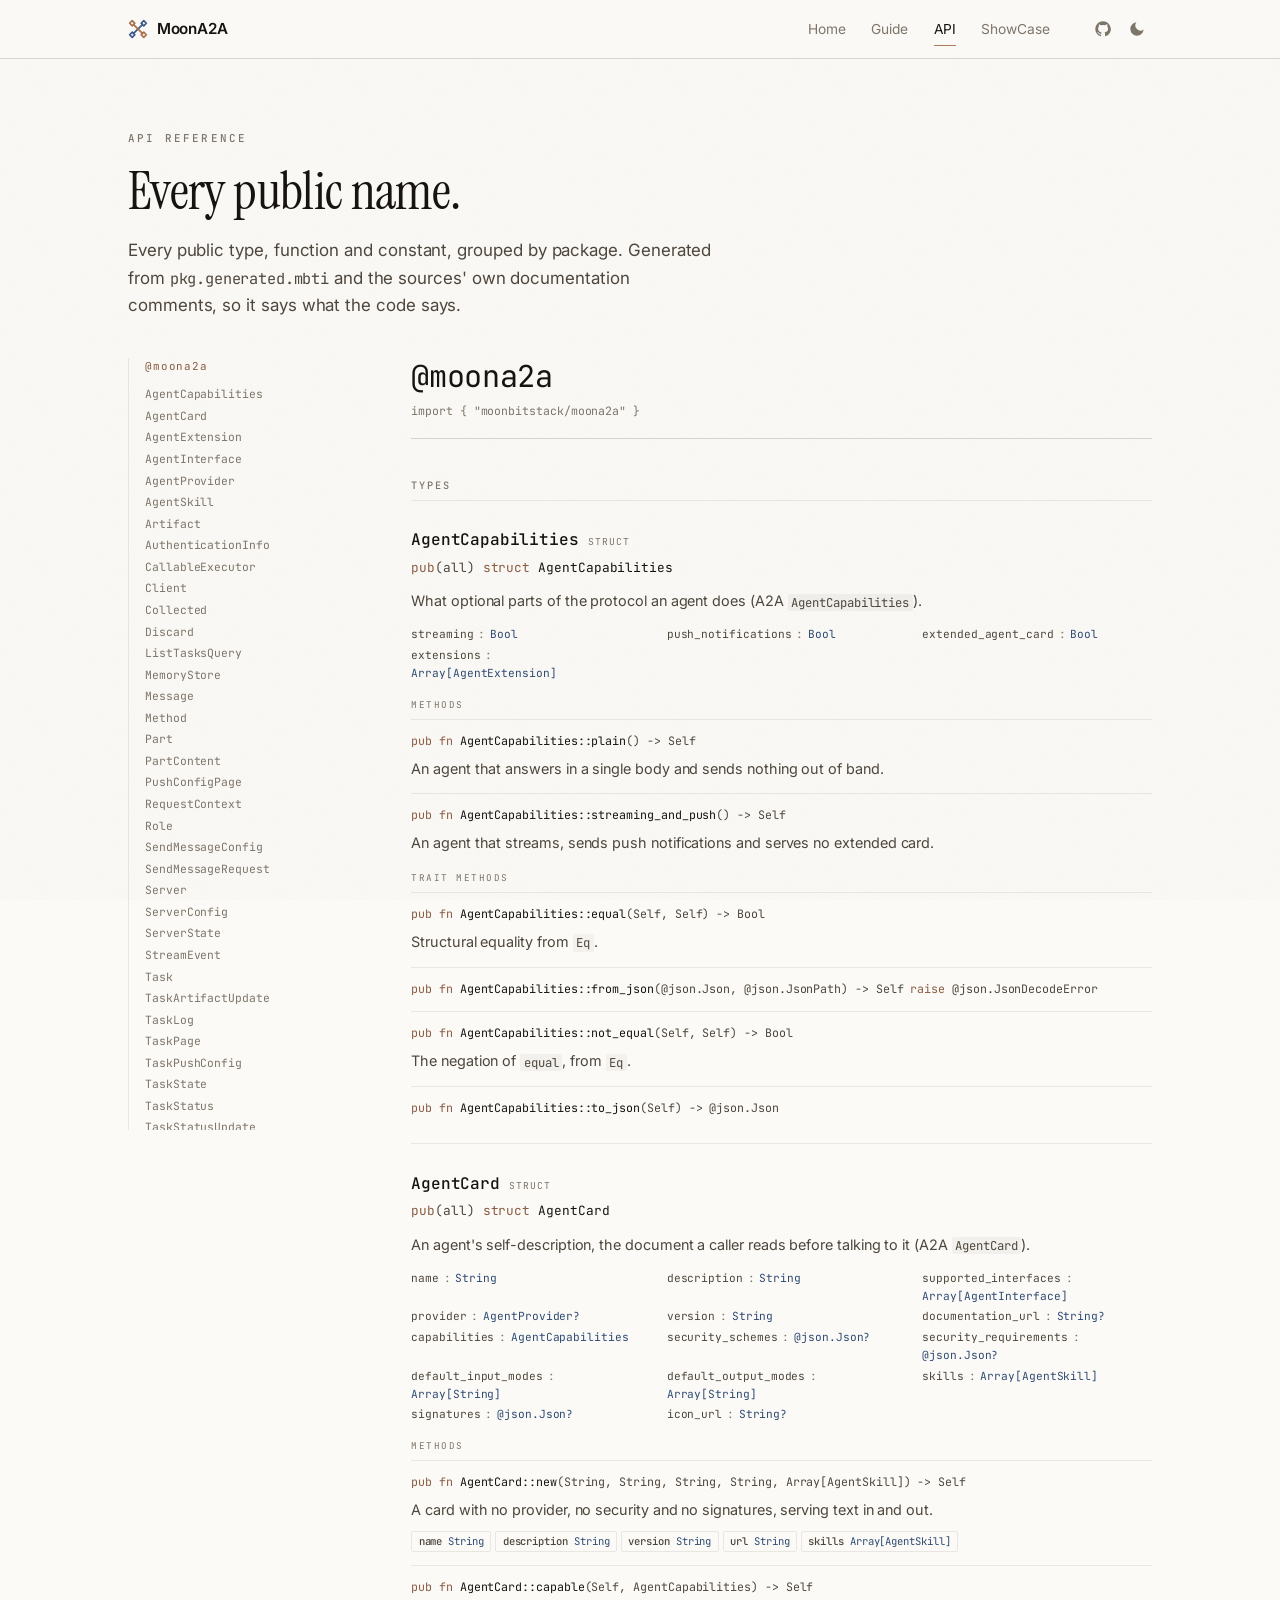
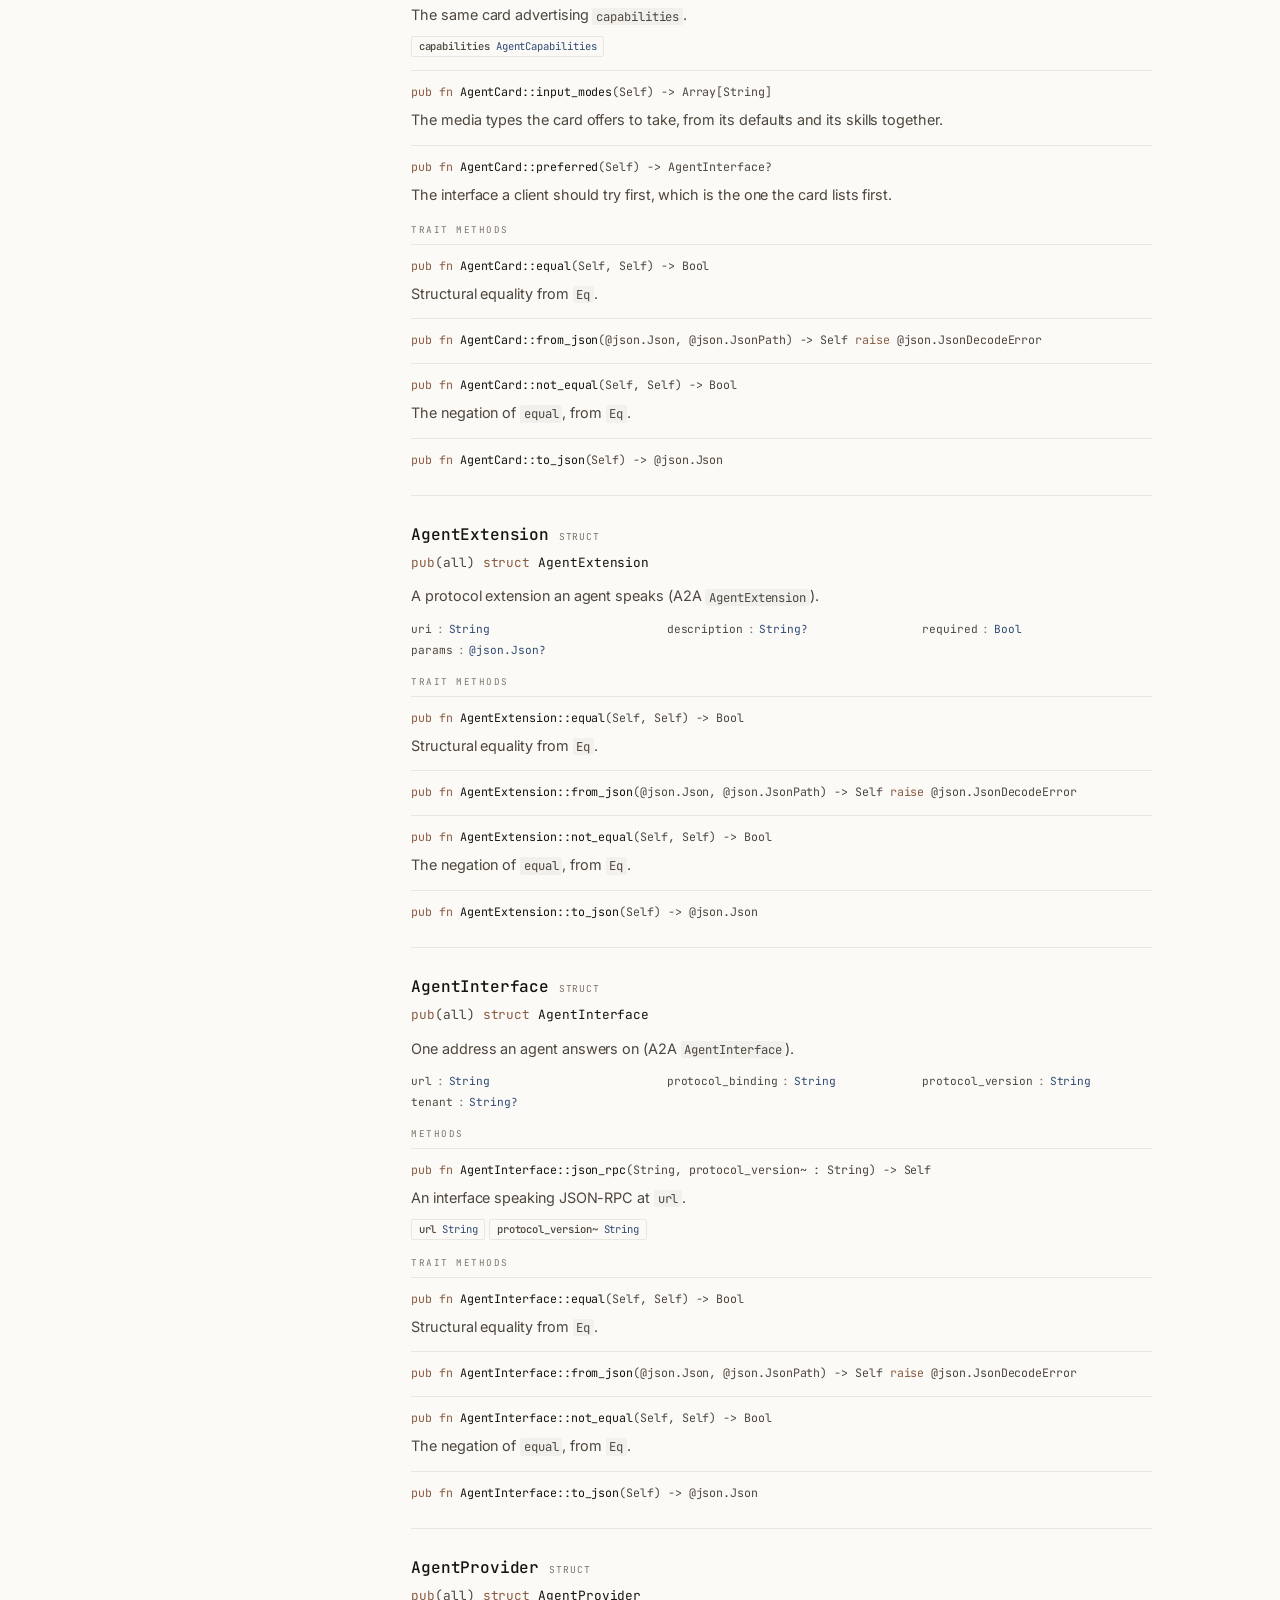
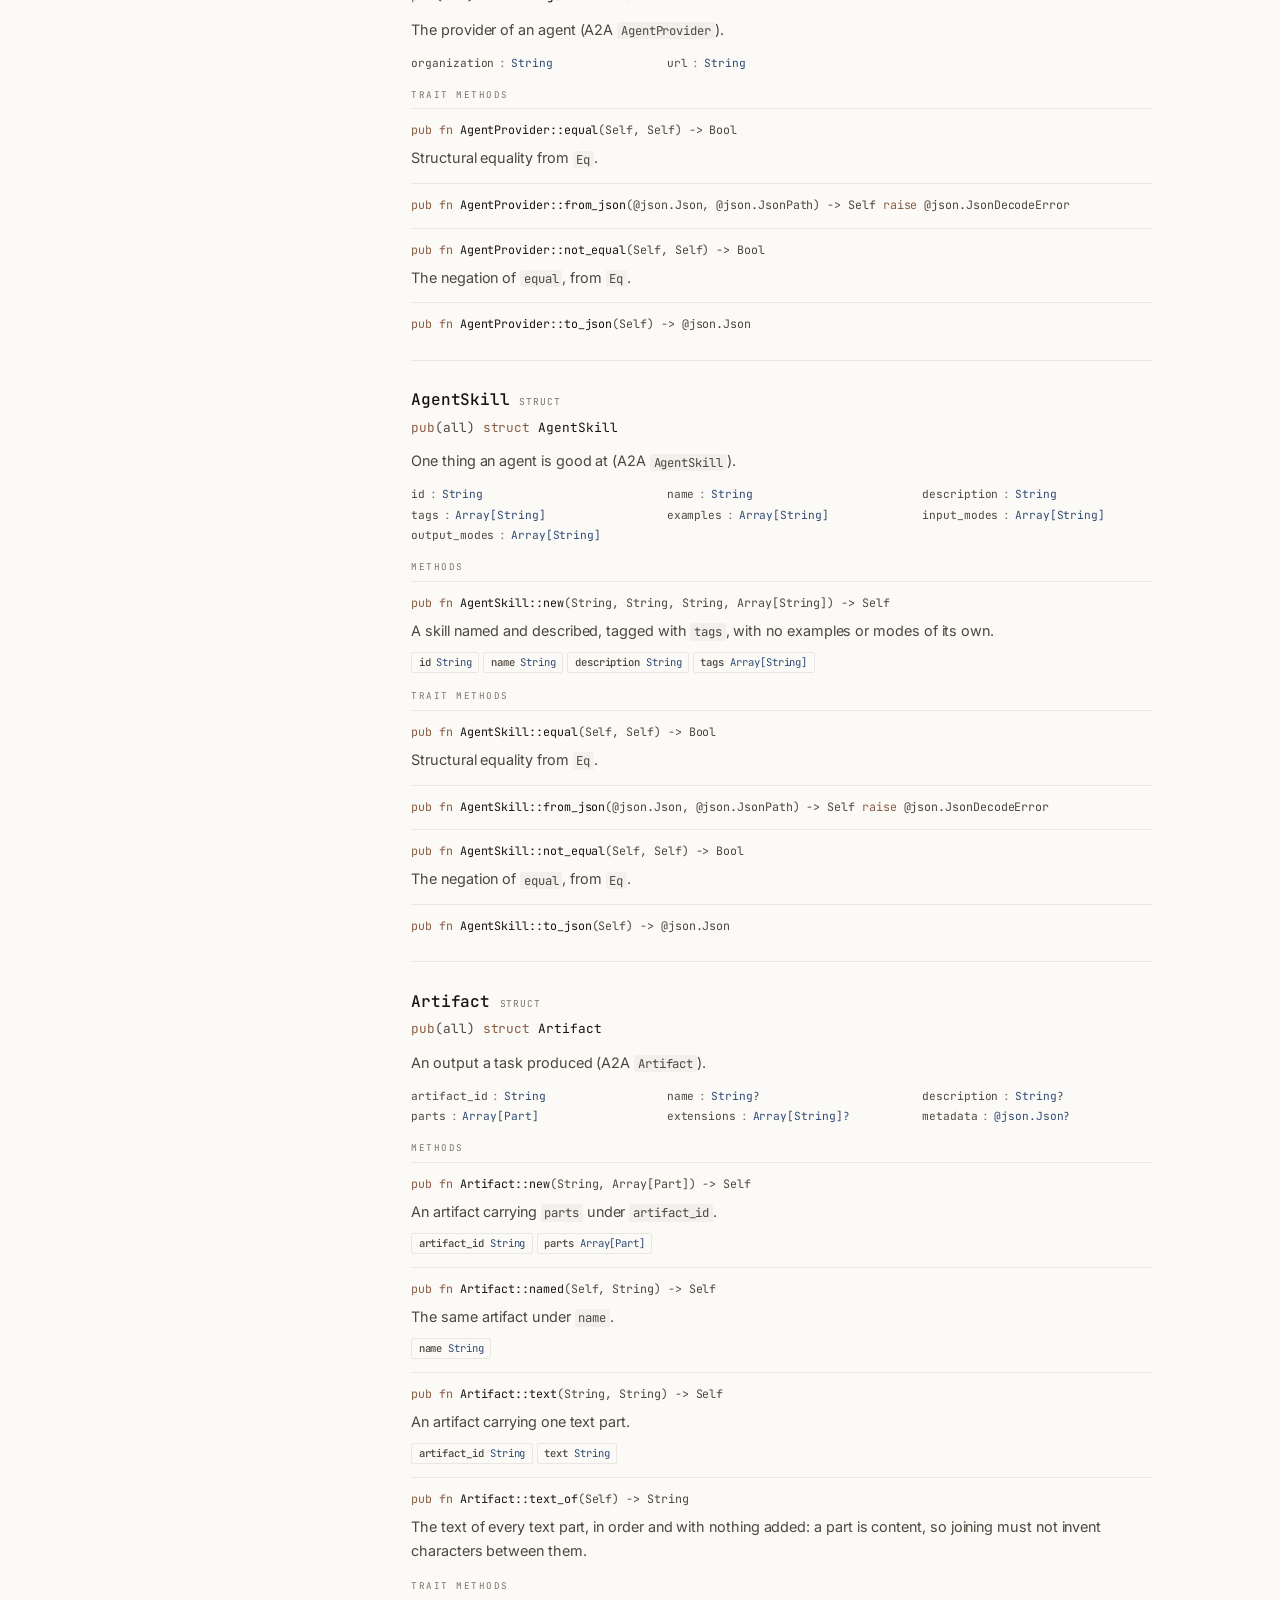
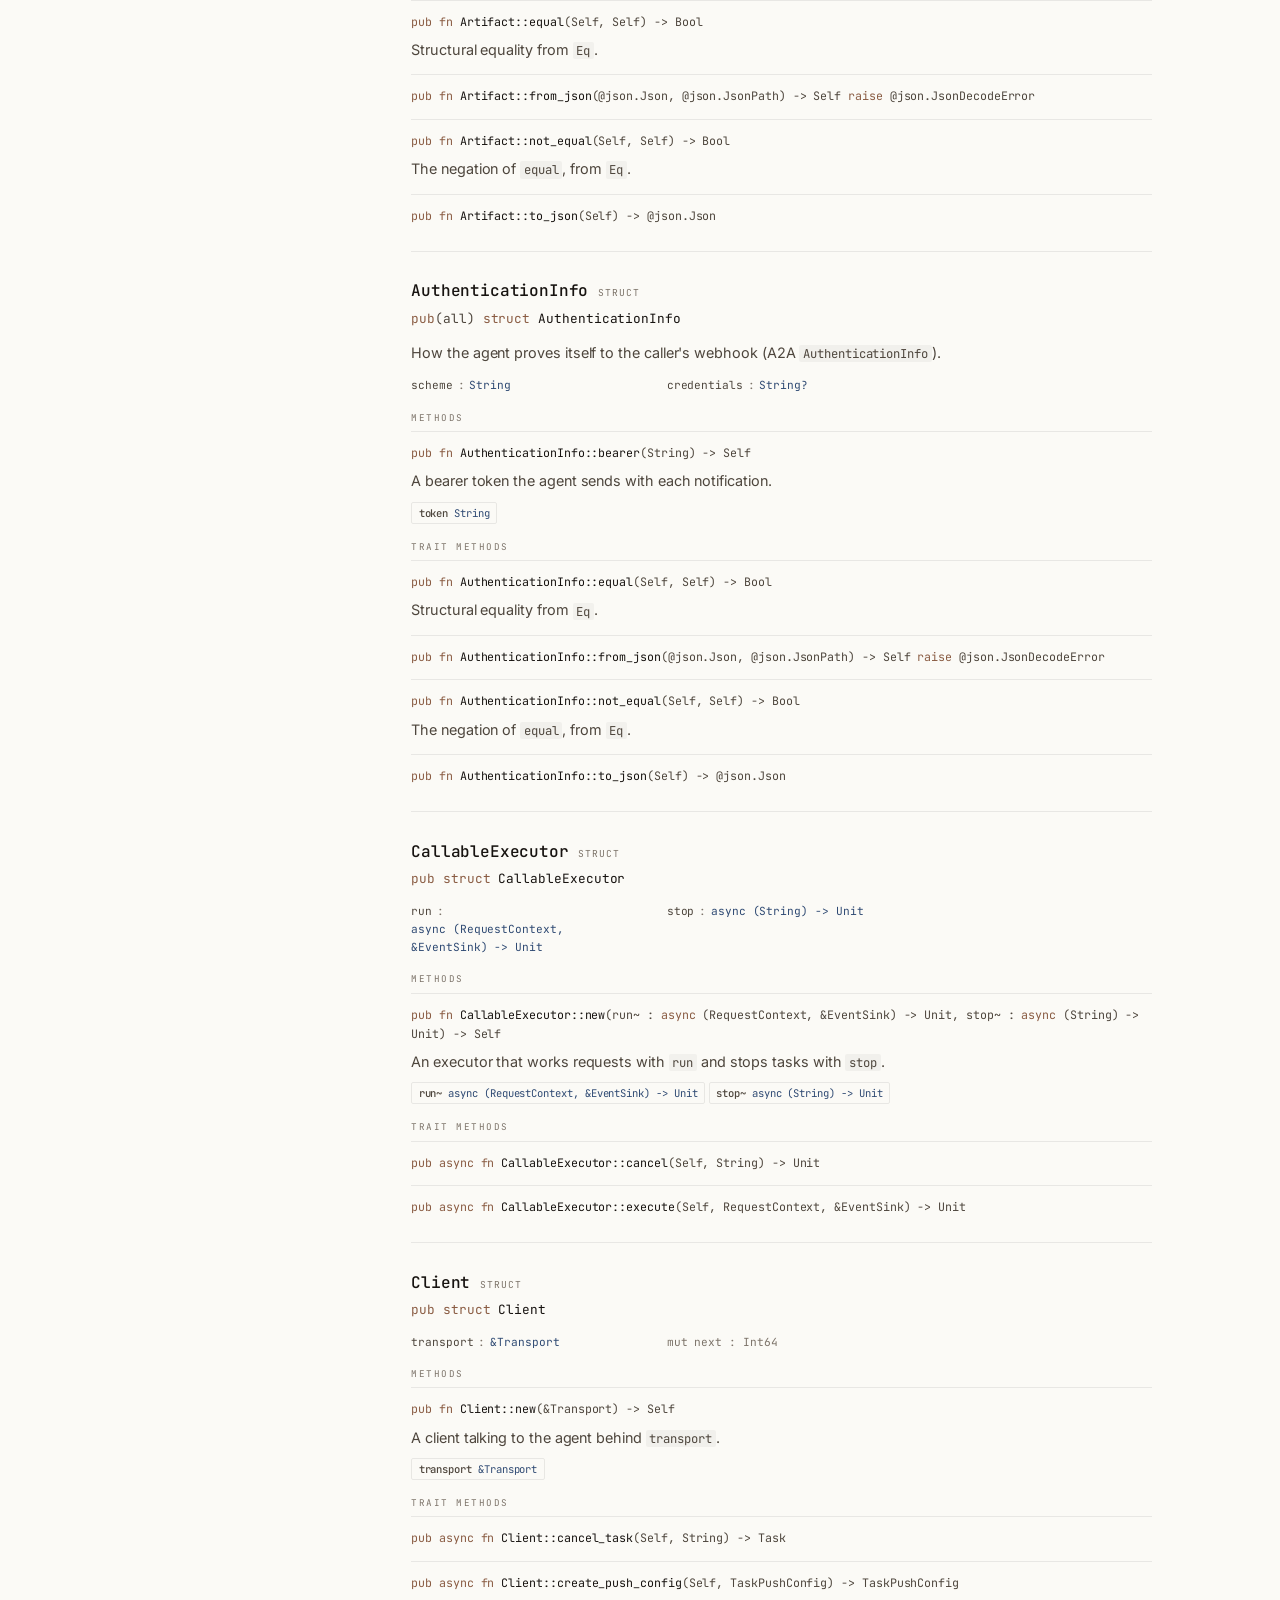
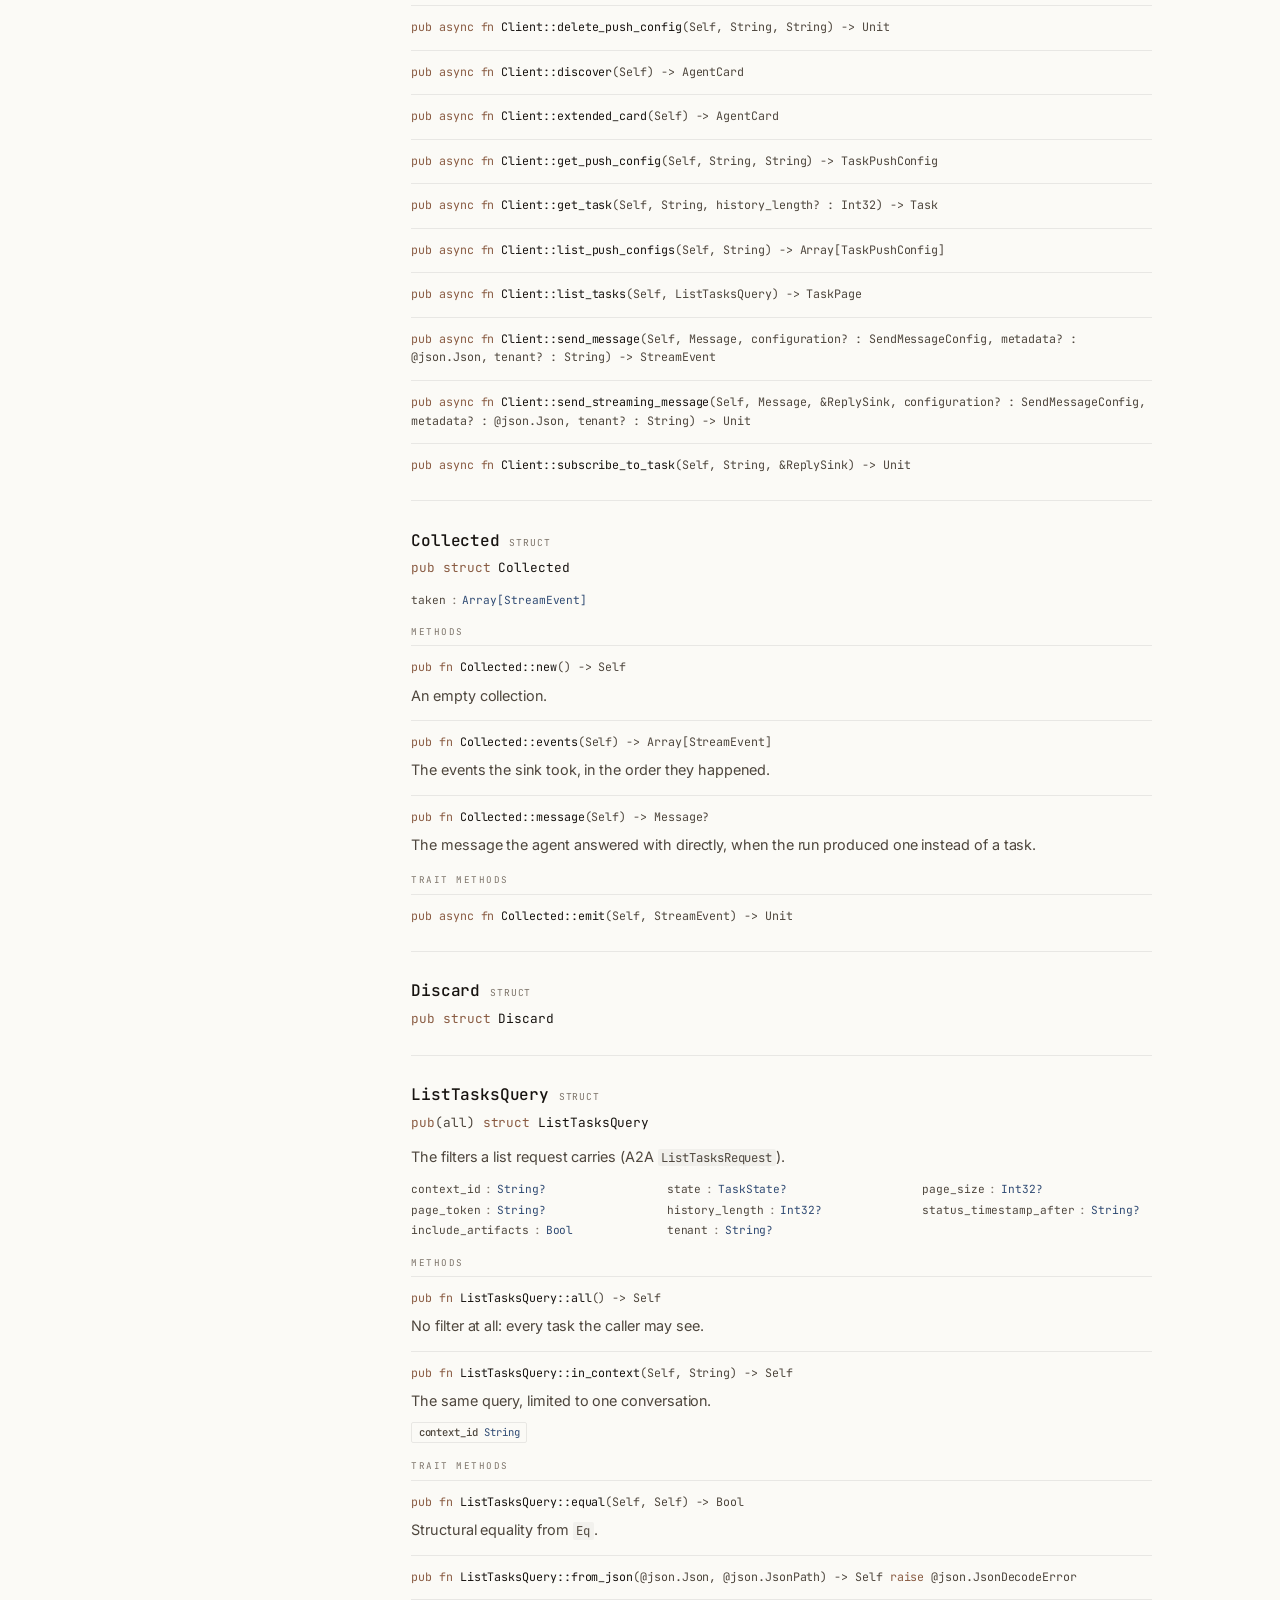
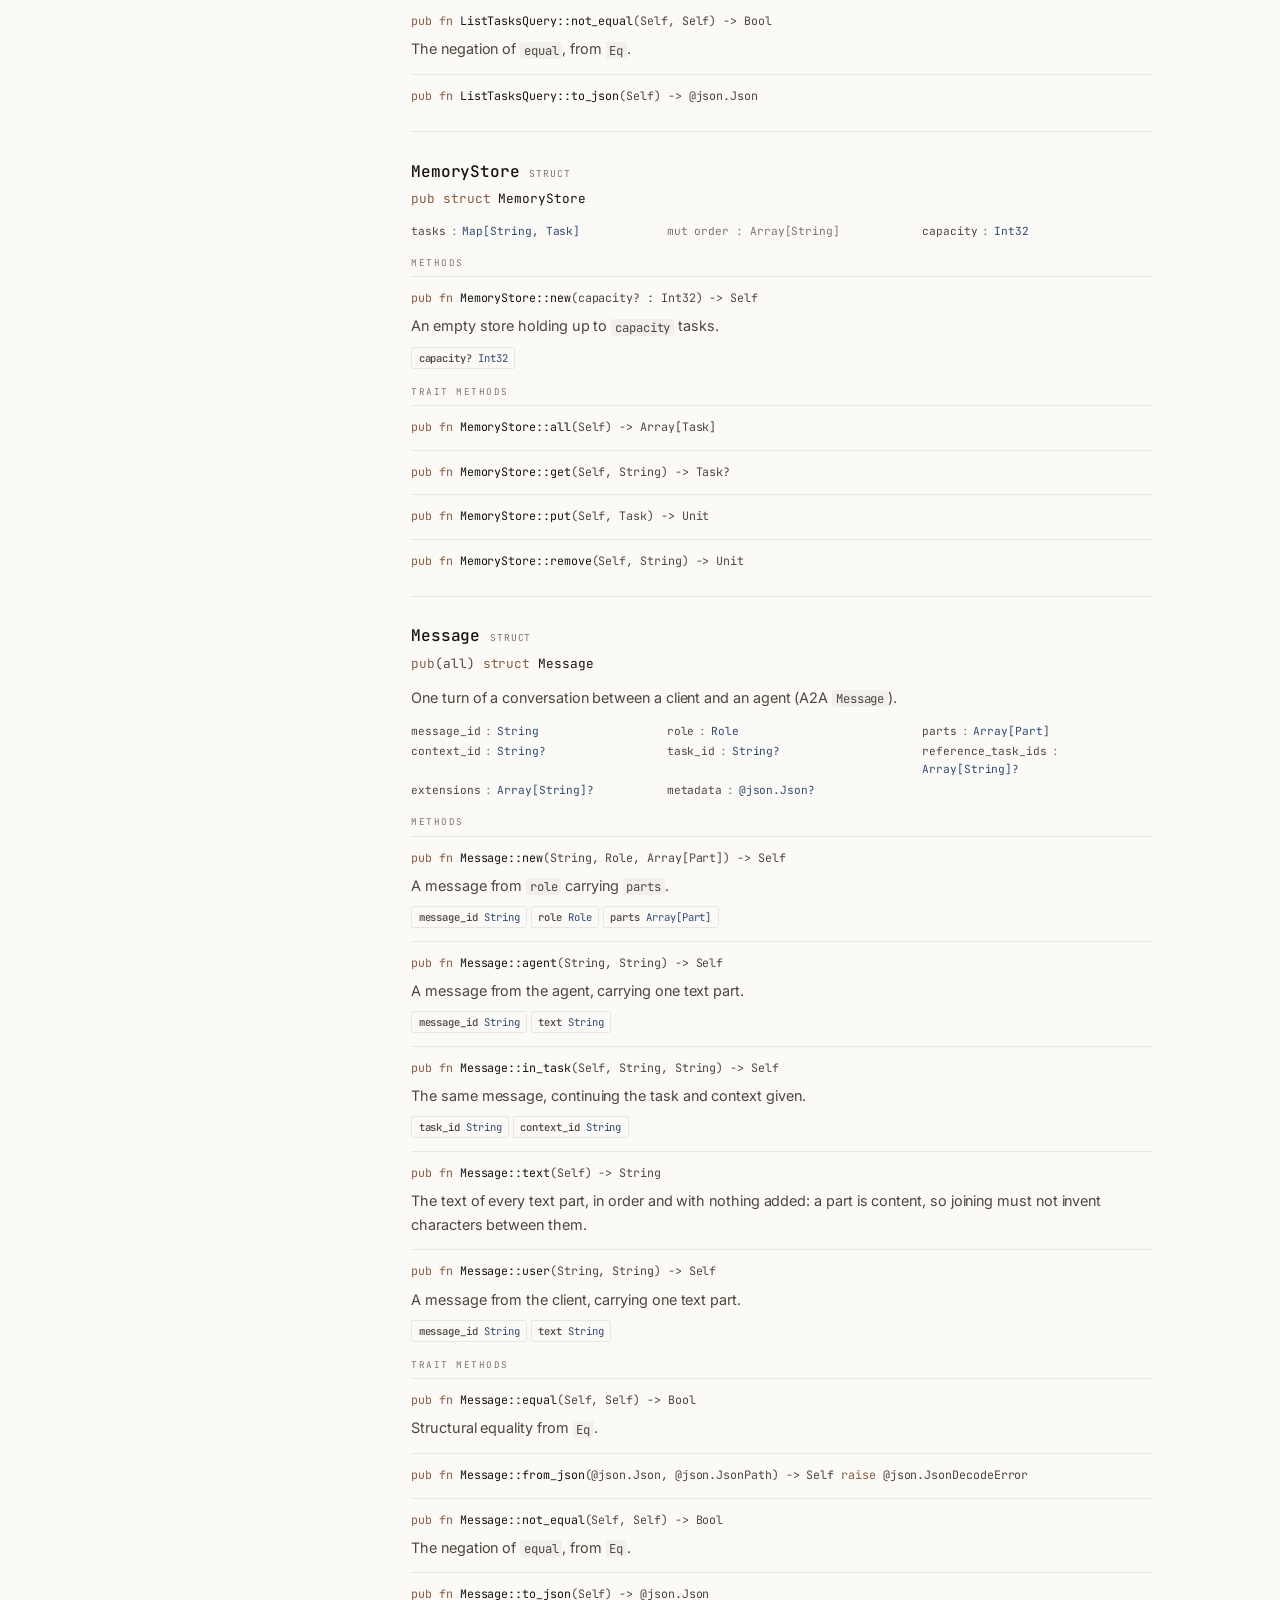
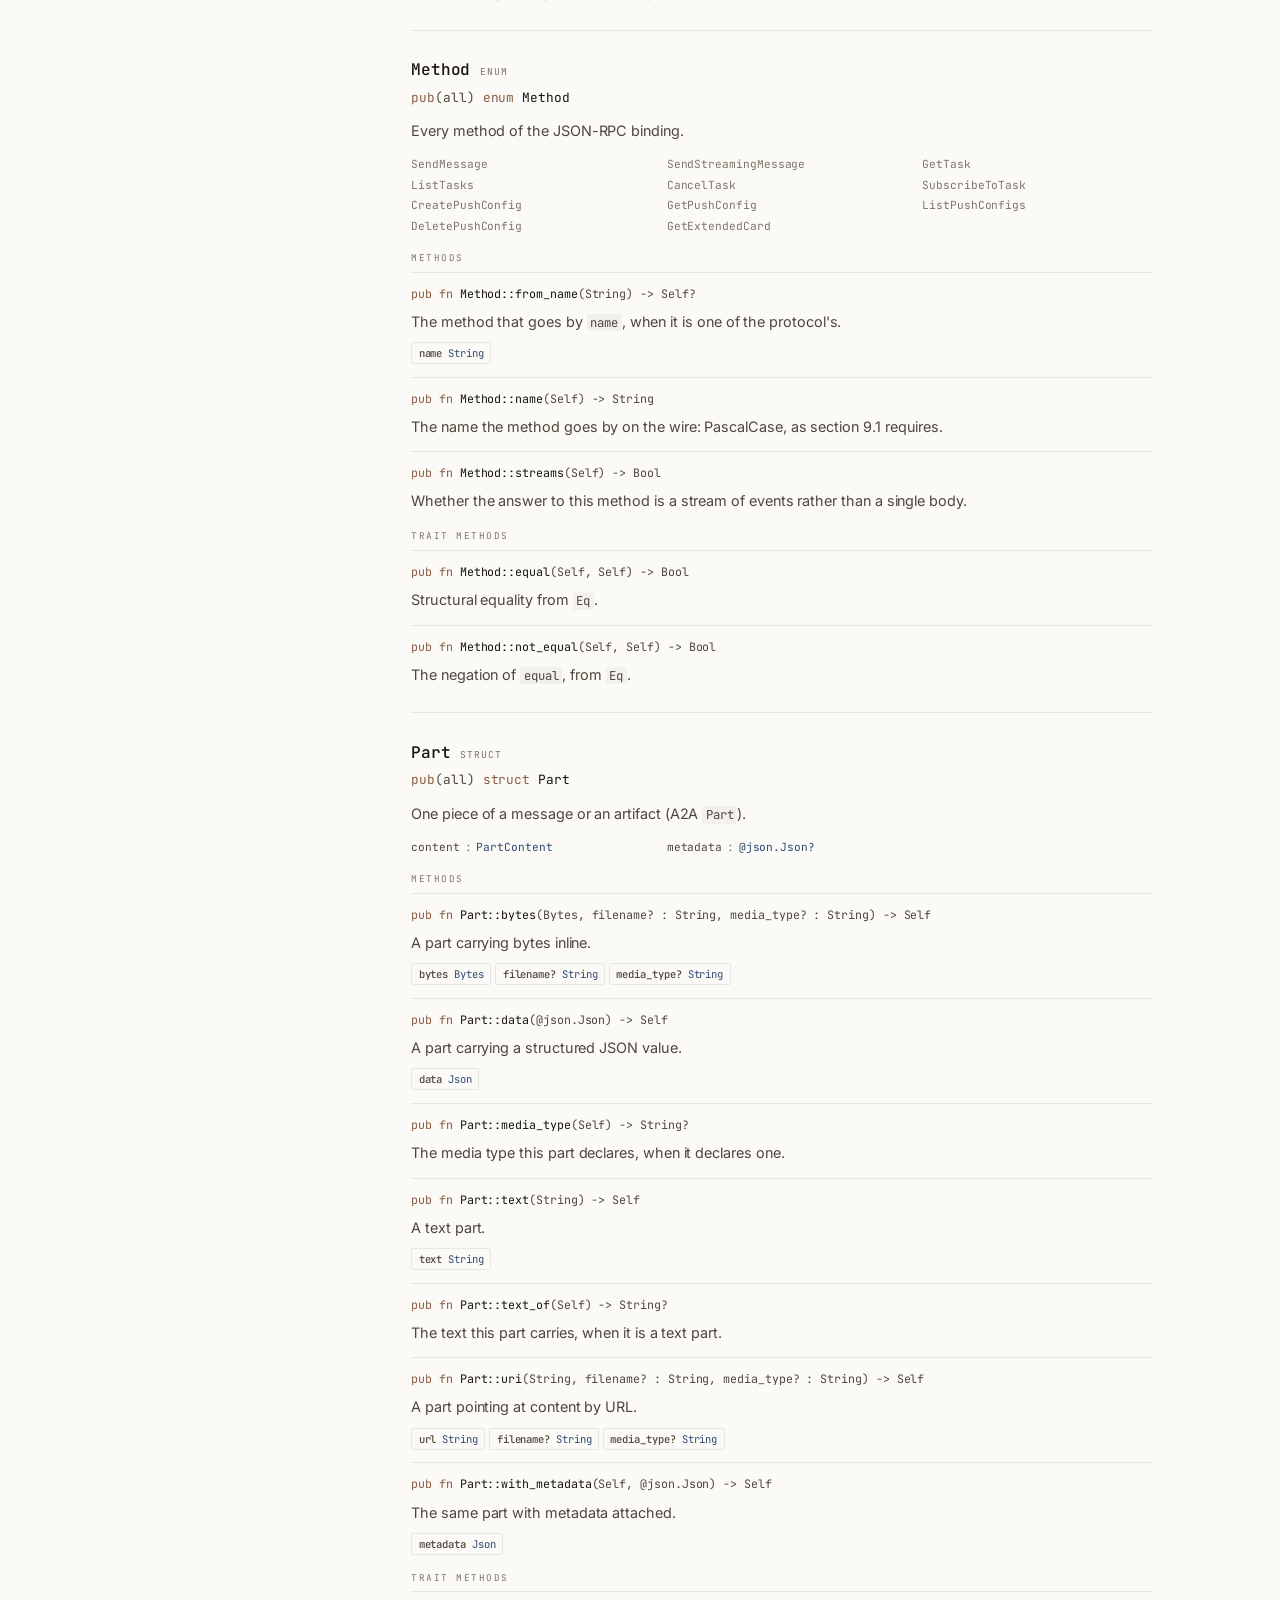
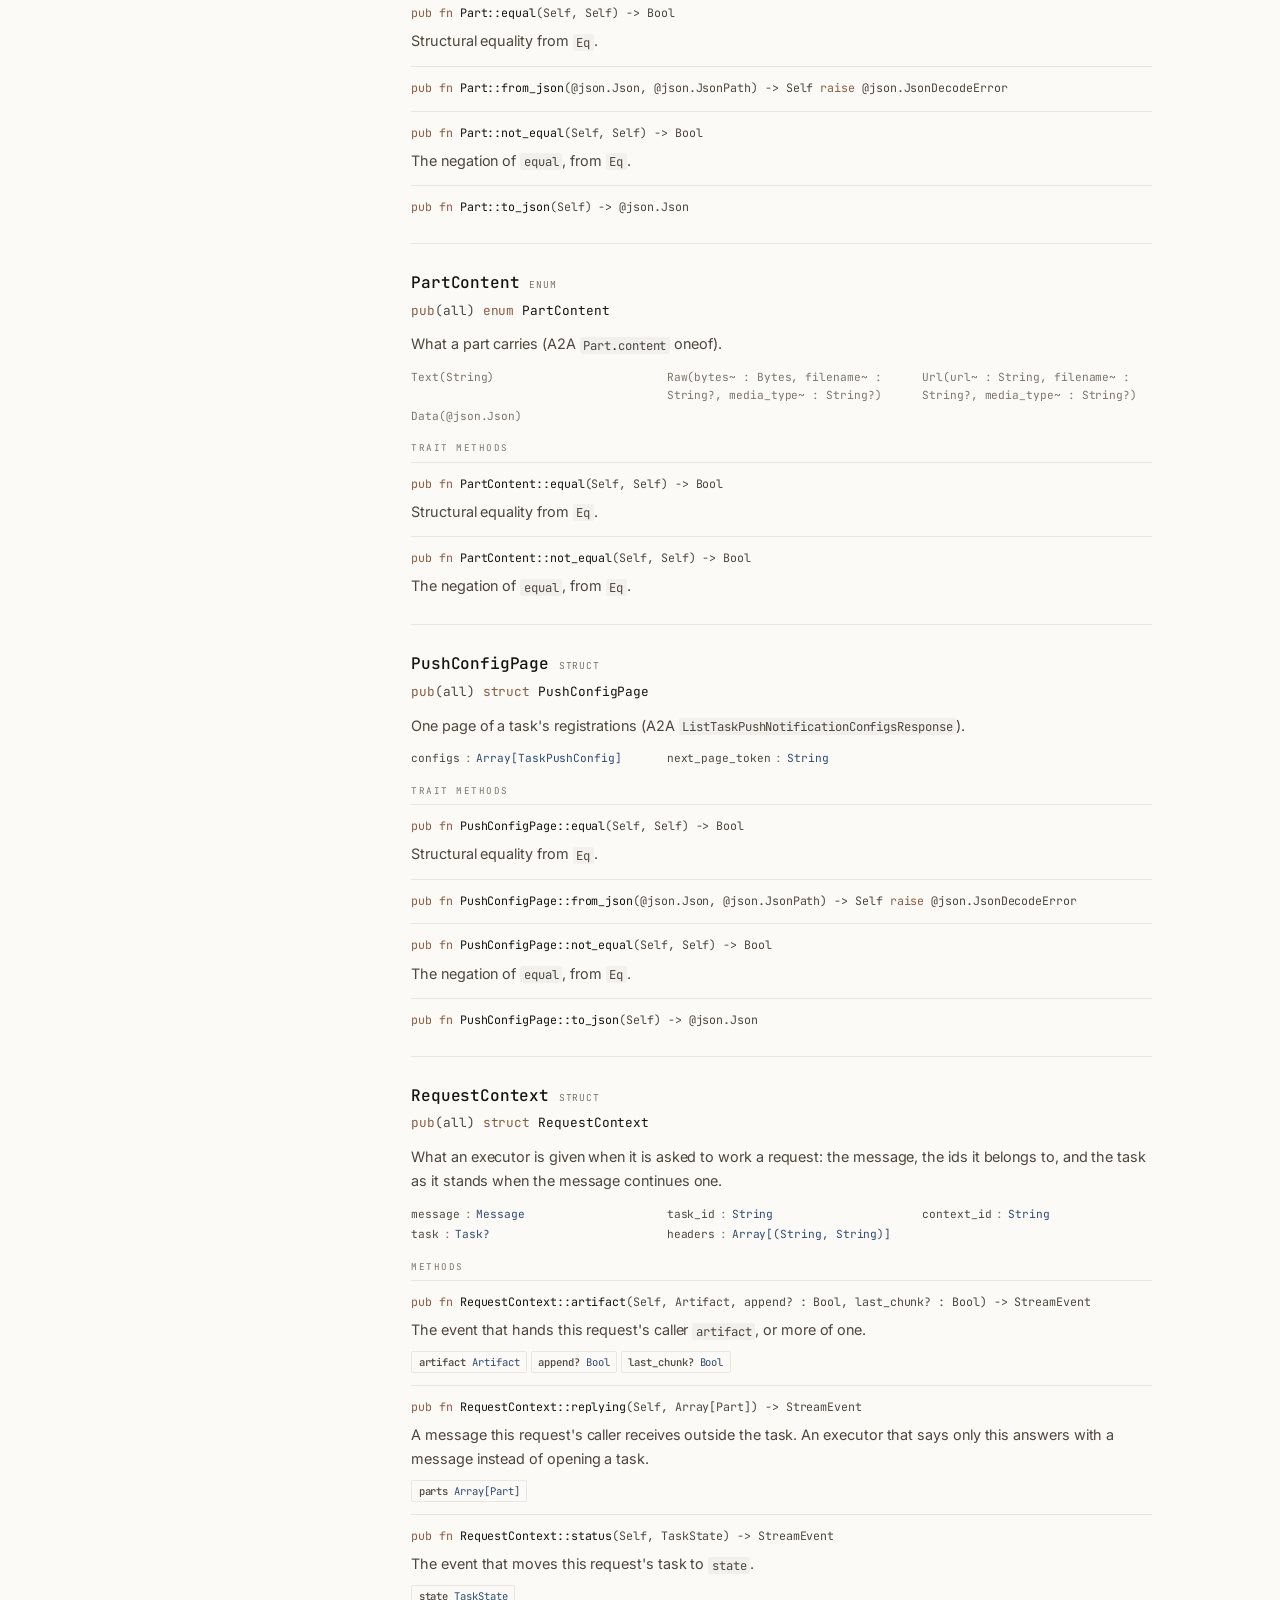
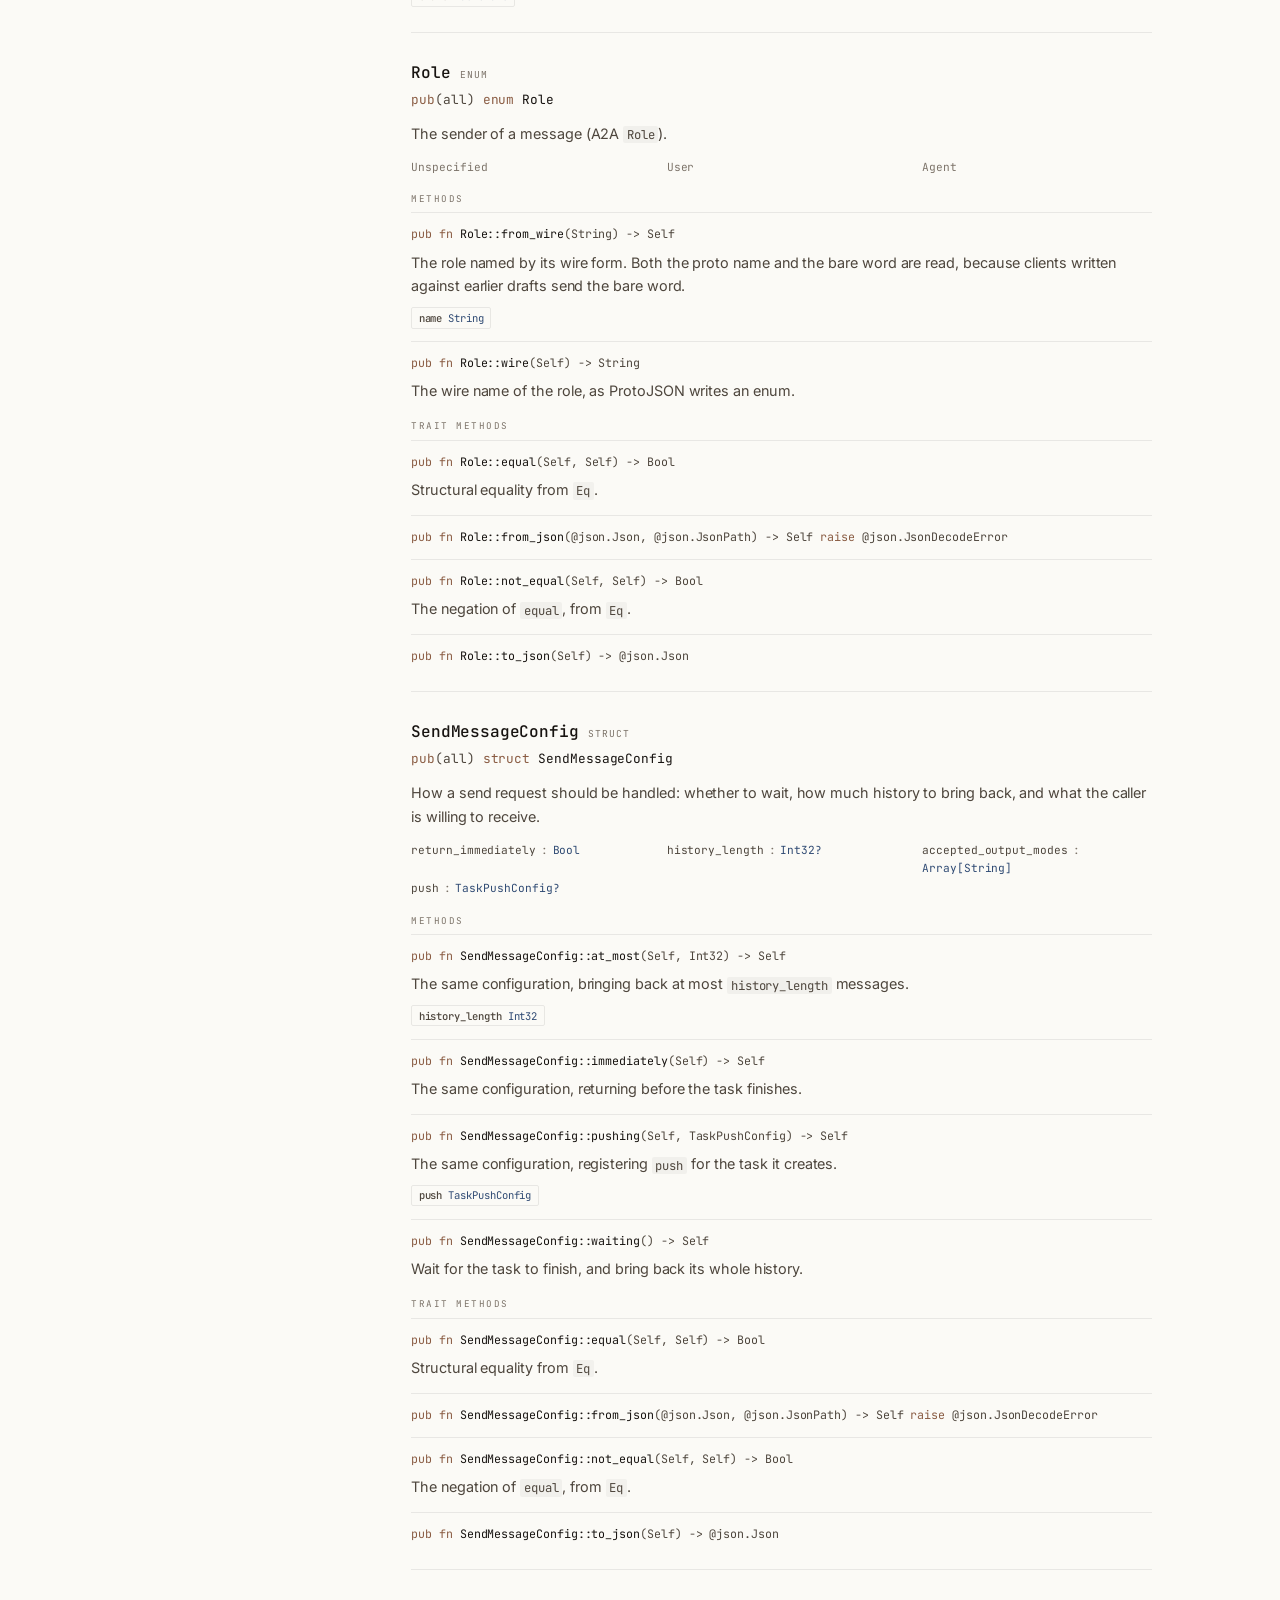
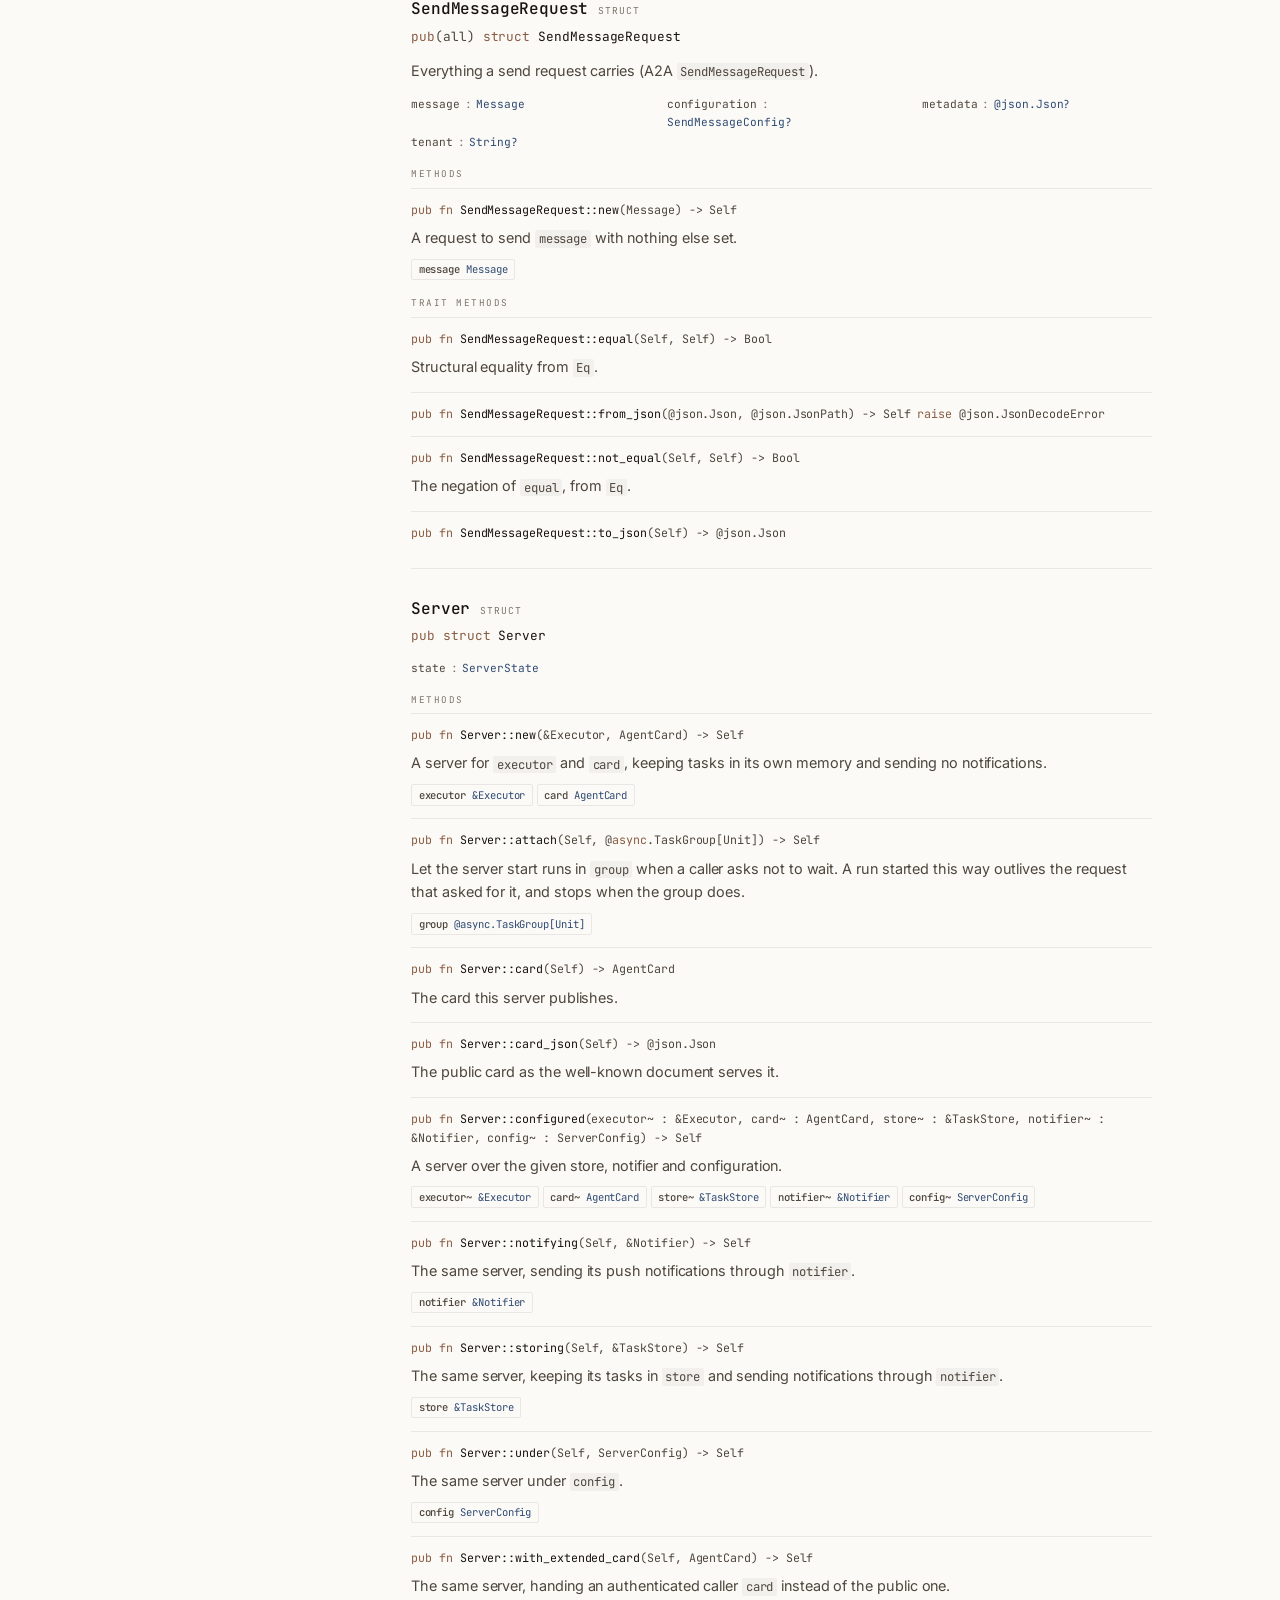
==== commit bfb5b9b9: "docs(moona2a): say that the trace crosses, and how to wire it. The README gains "One trace, both age" ====
--- a/docs/api.html
+++ b/docs/api.html
@@ -109,6 +109,8 @@
 <div class="group">
 <div class="pkg">@otel</div>
 <a href="#type-otel-Agent">Agent</a>
+<a href="#type-otel-Headers">Headers</a>
+<a href="#type-otel-Injector">Injector</a>
 <a href="#type-otel-Settings">Settings</a>
 <a href="#type-otel-Traced">Traced</a>
 <a href="#type-otel-TracedTransport">TracedTransport</a>
@@ -835,7 +837,7 @@
 <div class="type-head"><h3>RequestContext</h3><span class="kind">struct</span></div>
 <div class="sig"><span class="kw">pub</span>(all) <span class="kw">struct</span> <span class="name">RequestContext</span></div>
 <div class="doc"><p>What an executor is given when it is asked to work a request: the message, the ids it belongs to, and the task as it stands when the message continues one.</p></div>
-<ul class="members"><li><b>message</b> : <span class="pt">Message</span></li><li><b>task_id</b> : <span class="pt">String</span></li><li><b>context_id</b> : <span class="pt">String</span></li><li><b>task</b> : <span class="pt">Task?</span></li></ul>
+<ul class="members"><li><b>message</b> : <span class="pt">Message</span></li><li><b>task_id</b> : <span class="pt">String</span></li><li><b>context_id</b> : <span class="pt">String</span></li><li><b>task</b> : <span class="pt">Task?</span></li><li><b>headers</b> : <span class="pt">Array[(String, String)]</span></li></ul>
 <div class="method-list"><div class="mlabel">Methods</div>
 <article class="api-item" id="m-moona2a-RequestContext-artifact">
 <div class="sig"><span class="kw">pub</span> <span class="kw">fn</span> <span class="name">RequestContext::artifact</span>(Self, Artifact, append? : Bool, last_chunk? : Bool) -&gt; StreamEvent</div>
@@ -1032,12 +1034,12 @@
 </div>
 <div class="method-list"><div class="mlabel">Trait methods</div>
 <article class="api-item" id="m-moona2a-Server-answer">
-<div class="sig"><span class="kw">pub</span> <span class="kw">async</span> <span class="kw">fn</span> <span class="name">Server::answer</span>(Self, StringView, extensions? : Array[String], version? : String) -&gt; String?</div>
+<div class="sig"><span class="kw">pub</span> <span class="kw">async</span> <span class="kw">fn</span> <span class="name">Server::answer</span>(Self, StringView, extensions? : Array[String], version? : String, headers? : Array[(String, String)]) -&gt; String?</div>
 
 
 </article>
 <article class="api-item" id="m-moona2a-Server-answer_stream">
-<div class="sig"><span class="kw">pub</span> <span class="kw">async</span> <span class="kw">fn</span> <span class="name">Server::answer_stream</span>(Self, StringView, &amp;ReplySink, extensions? : Array[String], version? : String) -&gt; Unit</div>
+<div class="sig"><span class="kw">pub</span> <span class="kw">async</span> <span class="kw">fn</span> <span class="name">Server::answer_stream</span>(Self, StringView, &amp;ReplySink, extensions? : Array[String], version? : String, headers? : Array[(String, String)]) -&gt; Unit</div>
 
 
 </article>
@@ -1579,12 +1581,12 @@
 <div class="type-head"><h3>HttpTransport</h3><span class="kind">struct</span></div>
 <div class="sig"><span class="kw">pub</span>(all) <span class="kw">struct</span> <span class="name">HttpTransport</span></div>
 <div class="doc"><p>The JSON-RPC endpoint of one agent, reached over HTTP.</p></div>
-<ul class="members"><li><b>client</b> : <span class="pt">@moonfetch.Client</span></li><li><b>path</b> : <span class="pt">String</span></li><li><b>card_path</b> : <span class="pt">String</span></li></ul>
+<ul class="members"><li><b>client</b> : <span class="pt">@moonfetch.Client</span></li><li><b>path</b> : <span class="pt">String</span></li><li><b>card_path</b> : <span class="pt">String</span></li><li><b>extra</b> : <span class="pt">() -&gt; Array[(String, String)]</span></li></ul>
 <div class="method-list"><div class="mlabel">Methods</div>
 <article class="api-item" id="m-fetch-HttpTransport-new">
-<div class="sig"><span class="kw">pub</span> <span class="kw">fn</span> <span class="name">HttpTransport::new</span>(String, path? : String, card_path? : String) -&gt; Self <span class="kw">raise</span></div>
+<div class="sig"><span class="kw">pub</span> <span class="kw">fn</span> <span class="name">HttpTransport::new</span>(String, path? : String, card_path? : String, headers? : () -&gt; Array[(String, String)]) -&gt; Self <span class="kw">raise</span></div>
 <div class="doc"><p>A transport to the agent at <code>url</code>, e.g. <code>https://agent.example.com</code>, answering JSON-RPC on the root path and serving its card at the well-known one.</p></div>
-<div class="params"><span class="p"><b>url</b> <span class="pt">String</span></span><span class="p"><b>path?</b> <span class="pt">String</span></span><span class="p"><b>card_path?</b> <span class="pt">String</span></span></div>
+<div class="params"><span class="p"><b>url</b> <span class="pt">String</span></span><span class="p"><b>path?</b> <span class="pt">String</span></span><span class="p"><b>card_path?</b> <span class="pt">String</span></span><span class="p"><b>headers?</b> <span class="pt">() -&gt; Array[(String, String)]</span></span></div>
 </article>
 </div>
 <div class="method-list"><div class="mlabel">Trait methods</div>
@@ -1683,6 +1685,33 @@
 </article>
 </div>
 </section>
+<section class="api-type" id="type-otel-Headers">
+<div class="type-head"><h3>Headers</h3><span class="kind">type</span></div>
+<div class="sig"><span class="kw">pub</span> <span class="kw">type</span> <span class="name">Headers</span> = Array[(String, String)]</div>
+
+</section>
+<section class="api-type" id="type-otel-Injector">
+<div class="type-head"><h3>Injector</h3><span class="kind">struct</span></div>
+<div class="sig"><span class="kw">pub</span> <span class="kw">struct</span> <span class="name">Injector</span></div>
+<ul class="members"><li><b>cell</b> : <span class="pt">@ref.Ref[Array[(String, String)]]</span></li></ul>
+<div class="method-list"><div class="mlabel">Methods</div>
+<article class="api-item" id="m-otel-Injector-new">
+<div class="sig"><span class="kw">pub</span> <span class="kw">fn</span> <span class="name">Injector::new</span>() -&gt; Self</div>
+<div class="doc"><p>An injector holding no headers.</p></div>
+
+</article>
+<article class="api-item" id="m-otel-Injector-current">
+<div class="sig"><span class="kw">pub</span> <span class="kw">fn</span> <span class="name">Injector::current</span>(Self) -&gt; Array[(String, String)]</div>
+<div class="doc"><p>The headers of the call in flight, which a transport reads while it builds the request: <code>@fetch.HttpTransport::new(url, headers=fn() { injector.current() })</code>.</p></div>
+
+</article>
+<article class="api-item" id="m-otel-Injector-setting">
+<div class="sig"><span class="kw">pub</span> <span class="kw">fn</span> <span class="name">Injector::setting</span>(Self) -&gt; (Array[(String, String)]) -&gt; Unit</div>
+<div class="doc"><p>The sink <code>Tracing::calling</code> writes into: the headers of the call it is making, or none.</p></div>
+
+</article>
+</div>
+</section>
 <section class="api-type" id="type-otel-Settings">
 <div class="type-head"><h3>Settings</h3><span class="kind">struct</span></div>
 <div class="sig"><span class="kw">pub</span>(all) <span class="kw">struct</span> <span class="name">Settings</span></div>
@@ -1716,7 +1745,7 @@
 <section class="api-type" id="type-otel-TracedTransport">
 <div class="type-head"><h3>TracedTransport</h3><span class="kind">struct</span></div>
 <div class="sig"><span class="kw">pub</span> <span class="kw">struct</span> <span class="name">TracedTransport</span></div>
-<ul class="members"><li><b>tracing</b> : <span class="pt">Tracing</span></li><li><b>inner</b> : <span class="pt">&amp;@moona2a.Transport</span></li></ul>
+<ul class="members"><li><b>tracing</b> : <span class="pt">Tracing</span></li><li><b>inner</b> : <span class="pt">&amp;@moona2a.Transport</span></li><li><b>inject</b> : <span class="pt">((Array[(String, String)]) -&gt; Unit)?</span></li></ul>
 <div class="method-list"><div class="mlabel">Trait methods</div>
 <article class="api-item" id="m-otel-TracedTransport-discover">
 <div class="sig"><span class="kw">pub</span> <span class="kw">async</span> <span class="kw">fn</span> <span class="name">TracedTransport::discover</span>(Self) -&gt; @json.Json</div>
@@ -1753,9 +1782,10 @@
 <div class="params"><span class="p"><b>limit</b> <span class="pt">Int32</span></span></div>
 </article>
 <article class="api-item" id="m-otel-Tracing-calling">
-<div class="sig"><span class="kw">pub</span> <span class="kw">fn</span> <span class="name">Tracing::calling</span>(Self, &amp;@moona2a.Transport) -&gt; TracedTransport</div>
-<div class="doc"><p><code>transport</code>, with each call recorded.</p></div>
-<div class="params"><span class="p"><b>transport</b> <span class="pt">&amp;@moona2a.Transport</span></span></div>
+<div class="sig"><span class="kw">pub</span> <span class="kw">fn</span> <span class="name">Tracing::calling</span>(Self, &amp;@moona2a.Transport, inject? : (Array[(String, String)]) -&gt; Unit) -&gt; TracedTransport</div>
+<div class="doc"><p><code>transport</code>, with each call recorded.</p>
+<p><code>inject</code> is how a trace crosses to the other side: the wrapper hands it the headers of the call it is about to make, and the transport under it puts them on the request. Pass <code>injector.setting()</code> from an <code>Injector</code>, which is also what that transport asks for its headers. Without it the spans are still right, but a callee sees no parent and starts a trace of its own.</p></div>
+<div class="params"><span class="p"><b>transport</b> <span class="pt">&amp;@moona2a.Transport</span></span><span class="p"><b>inject?</b> <span class="pt">(Array[(String, String)]) -&gt; Unit</span></span></div>
 </article>
 <article class="api-item" id="m-otel-Tracing-executing">
 <div class="sig"><span class="kw">pub</span> <span class="kw">fn</span> <span class="name">Tracing::executing</span>(Self, &amp;@moona2a.Executor) -&gt; Traced</div>
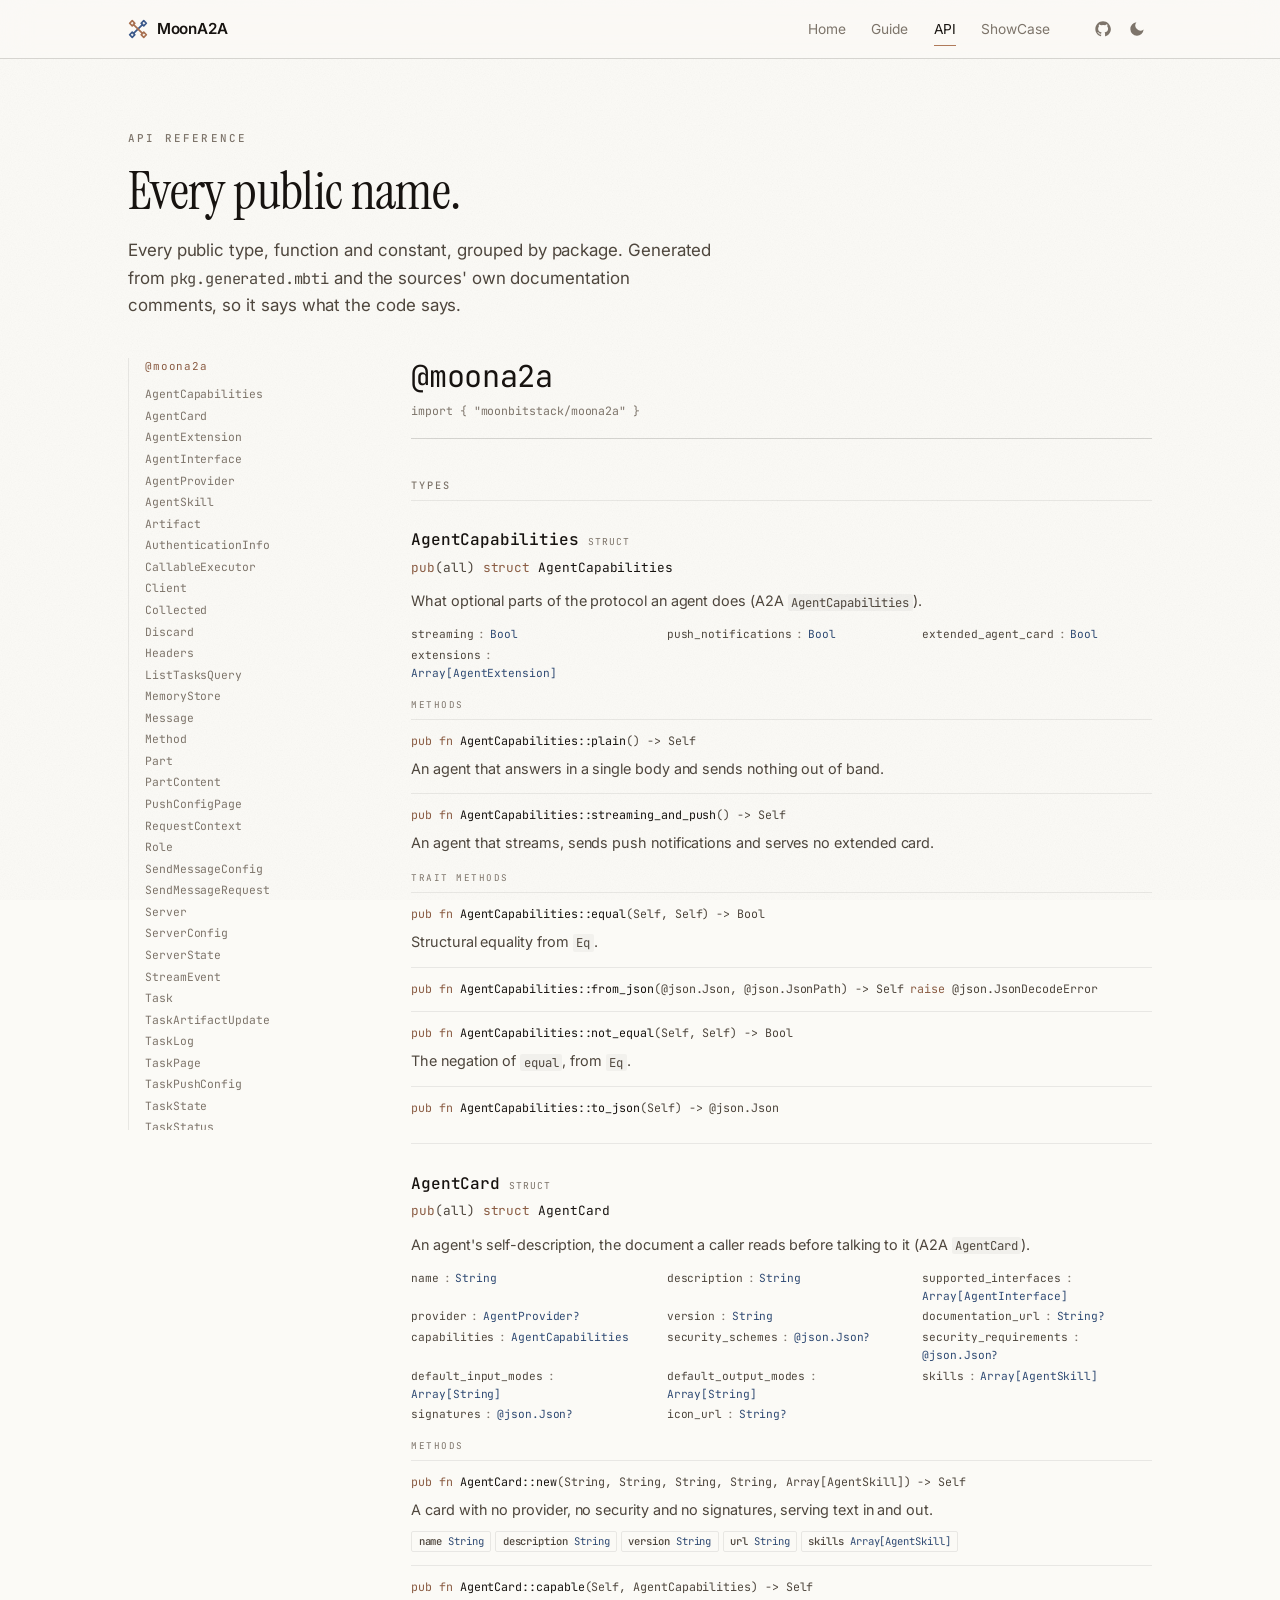
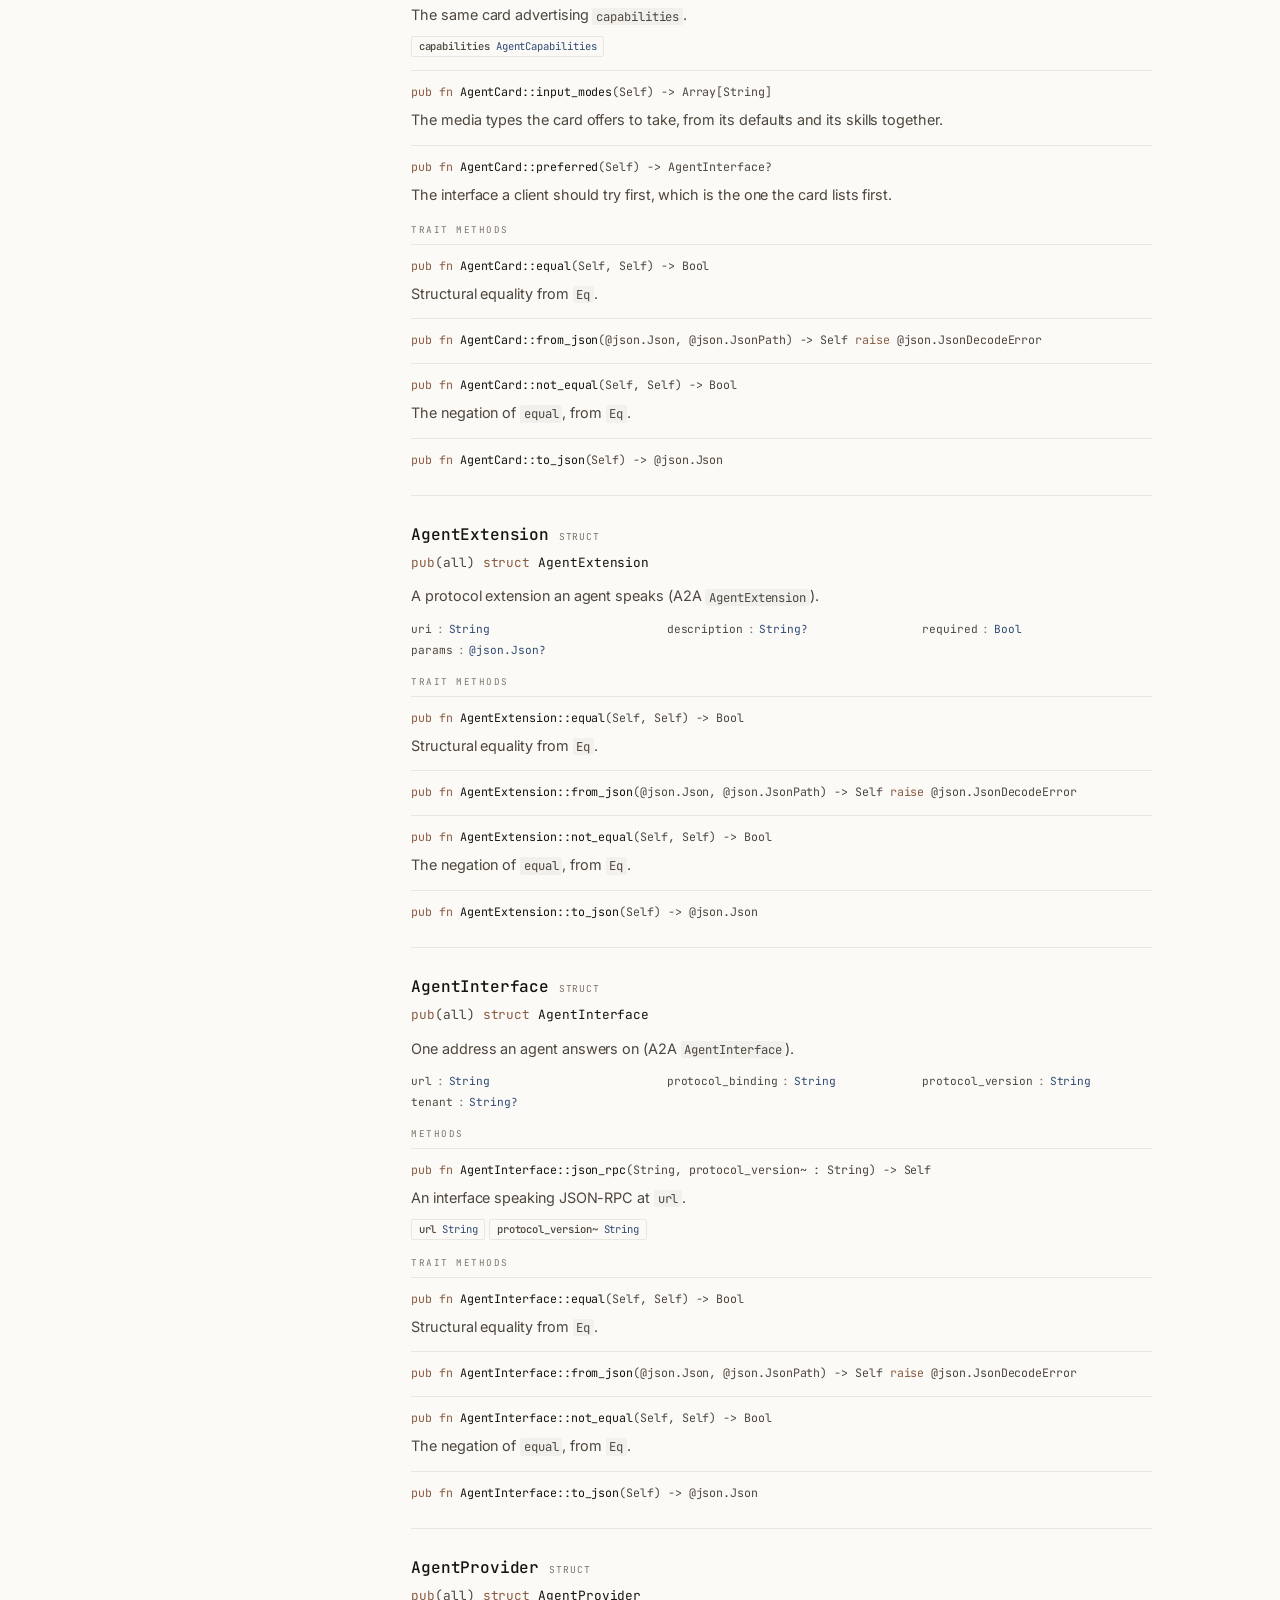
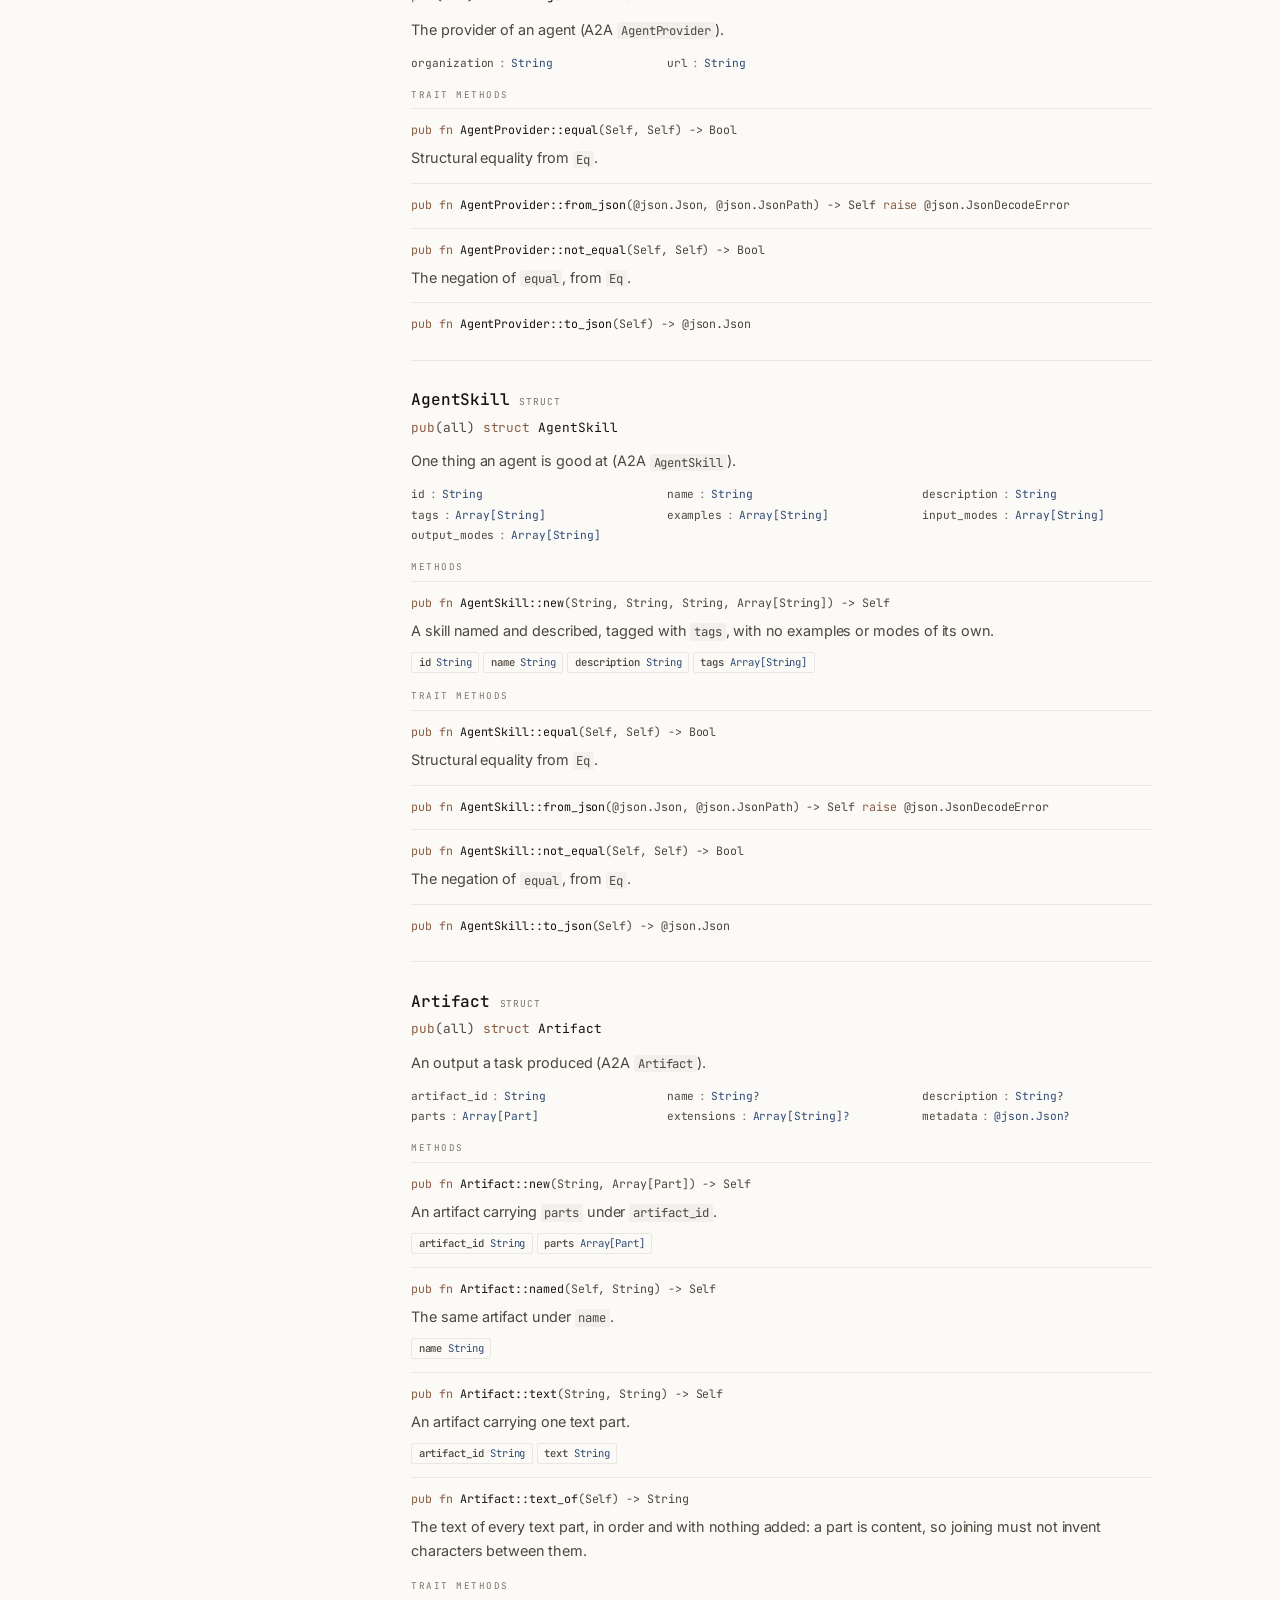
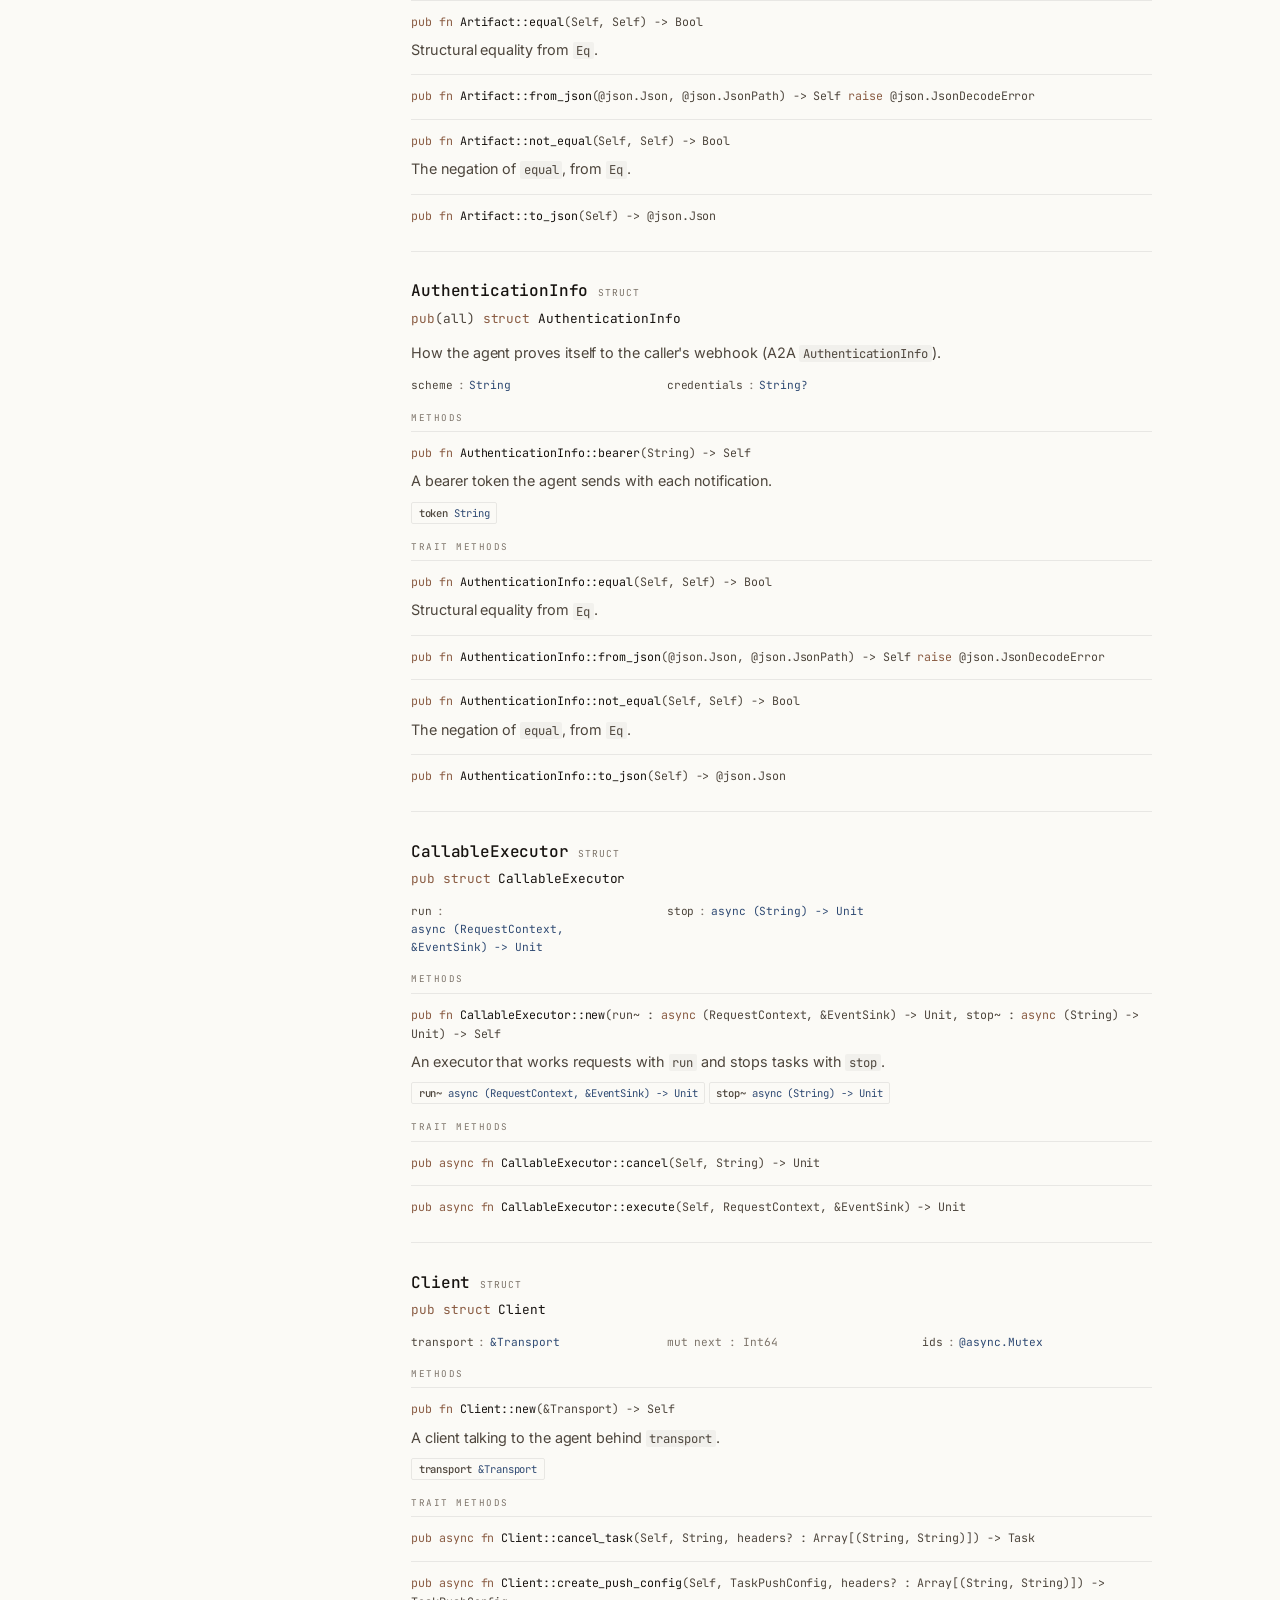
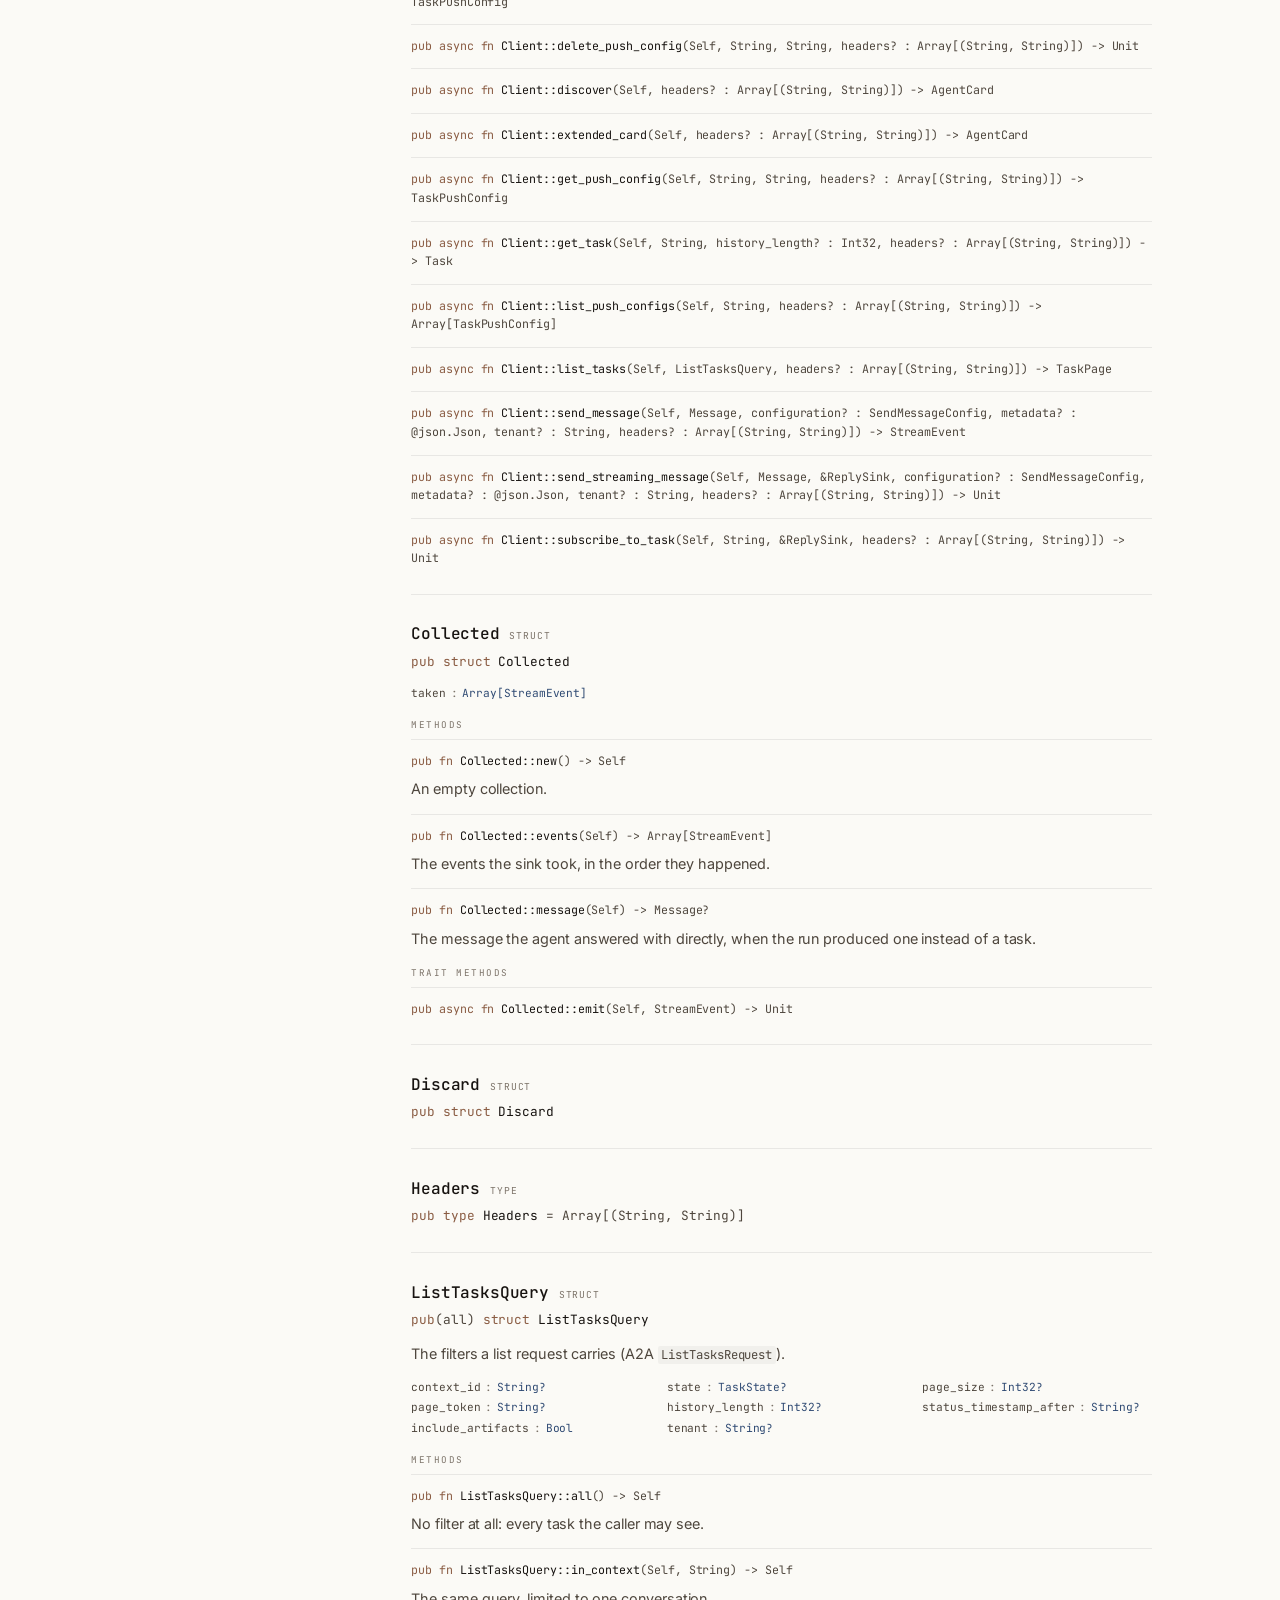
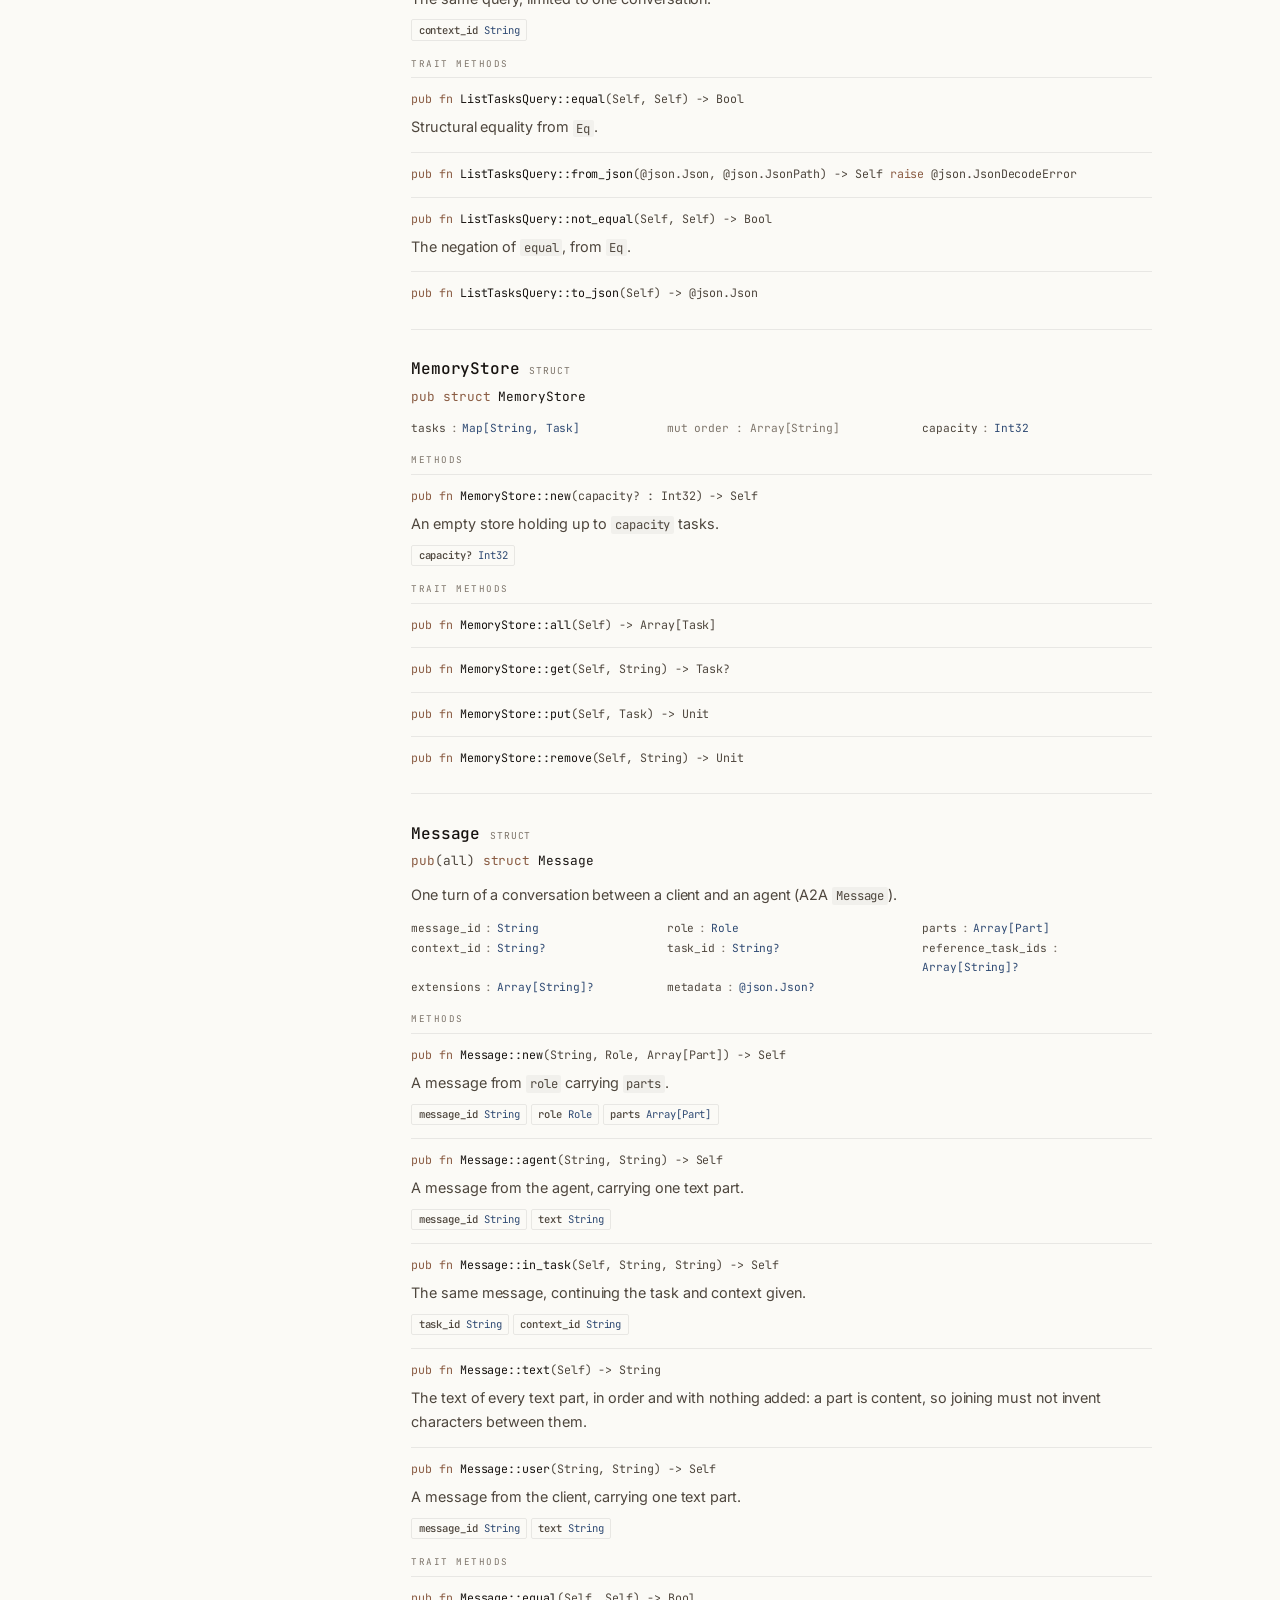
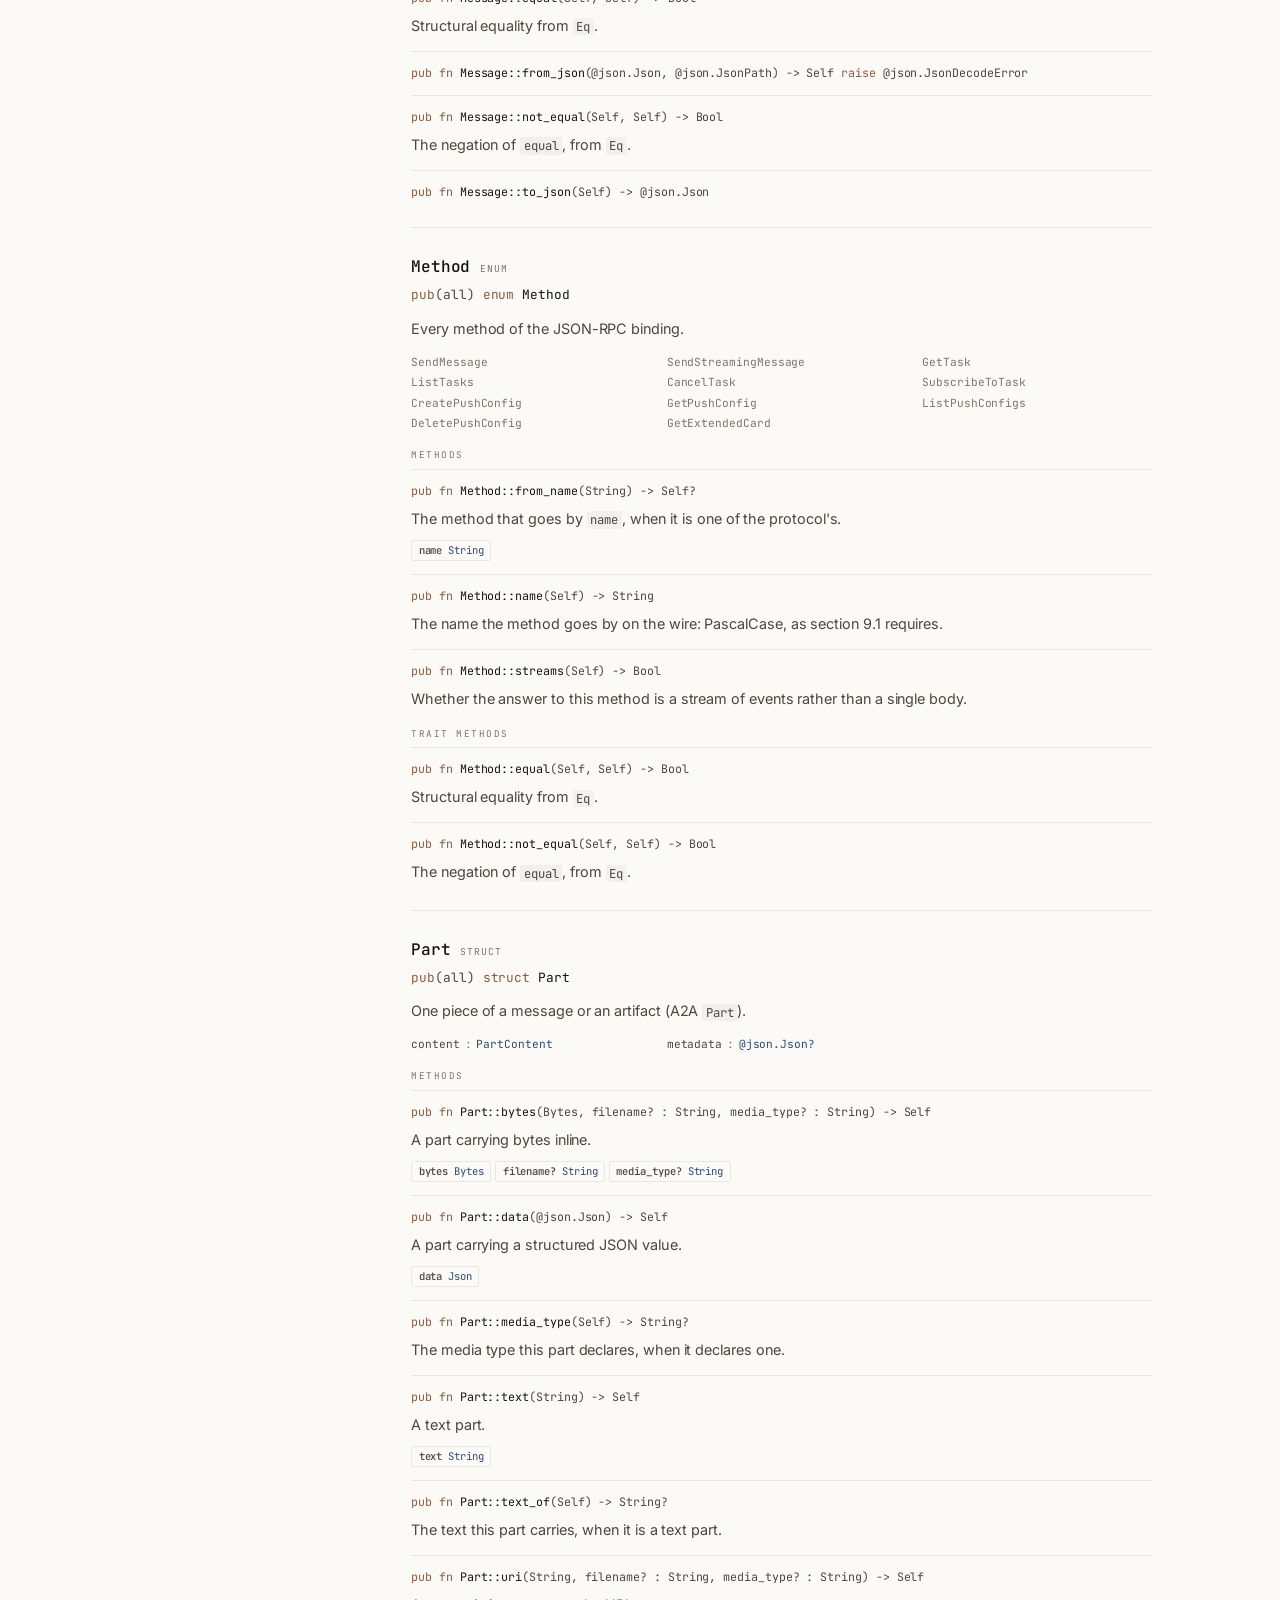
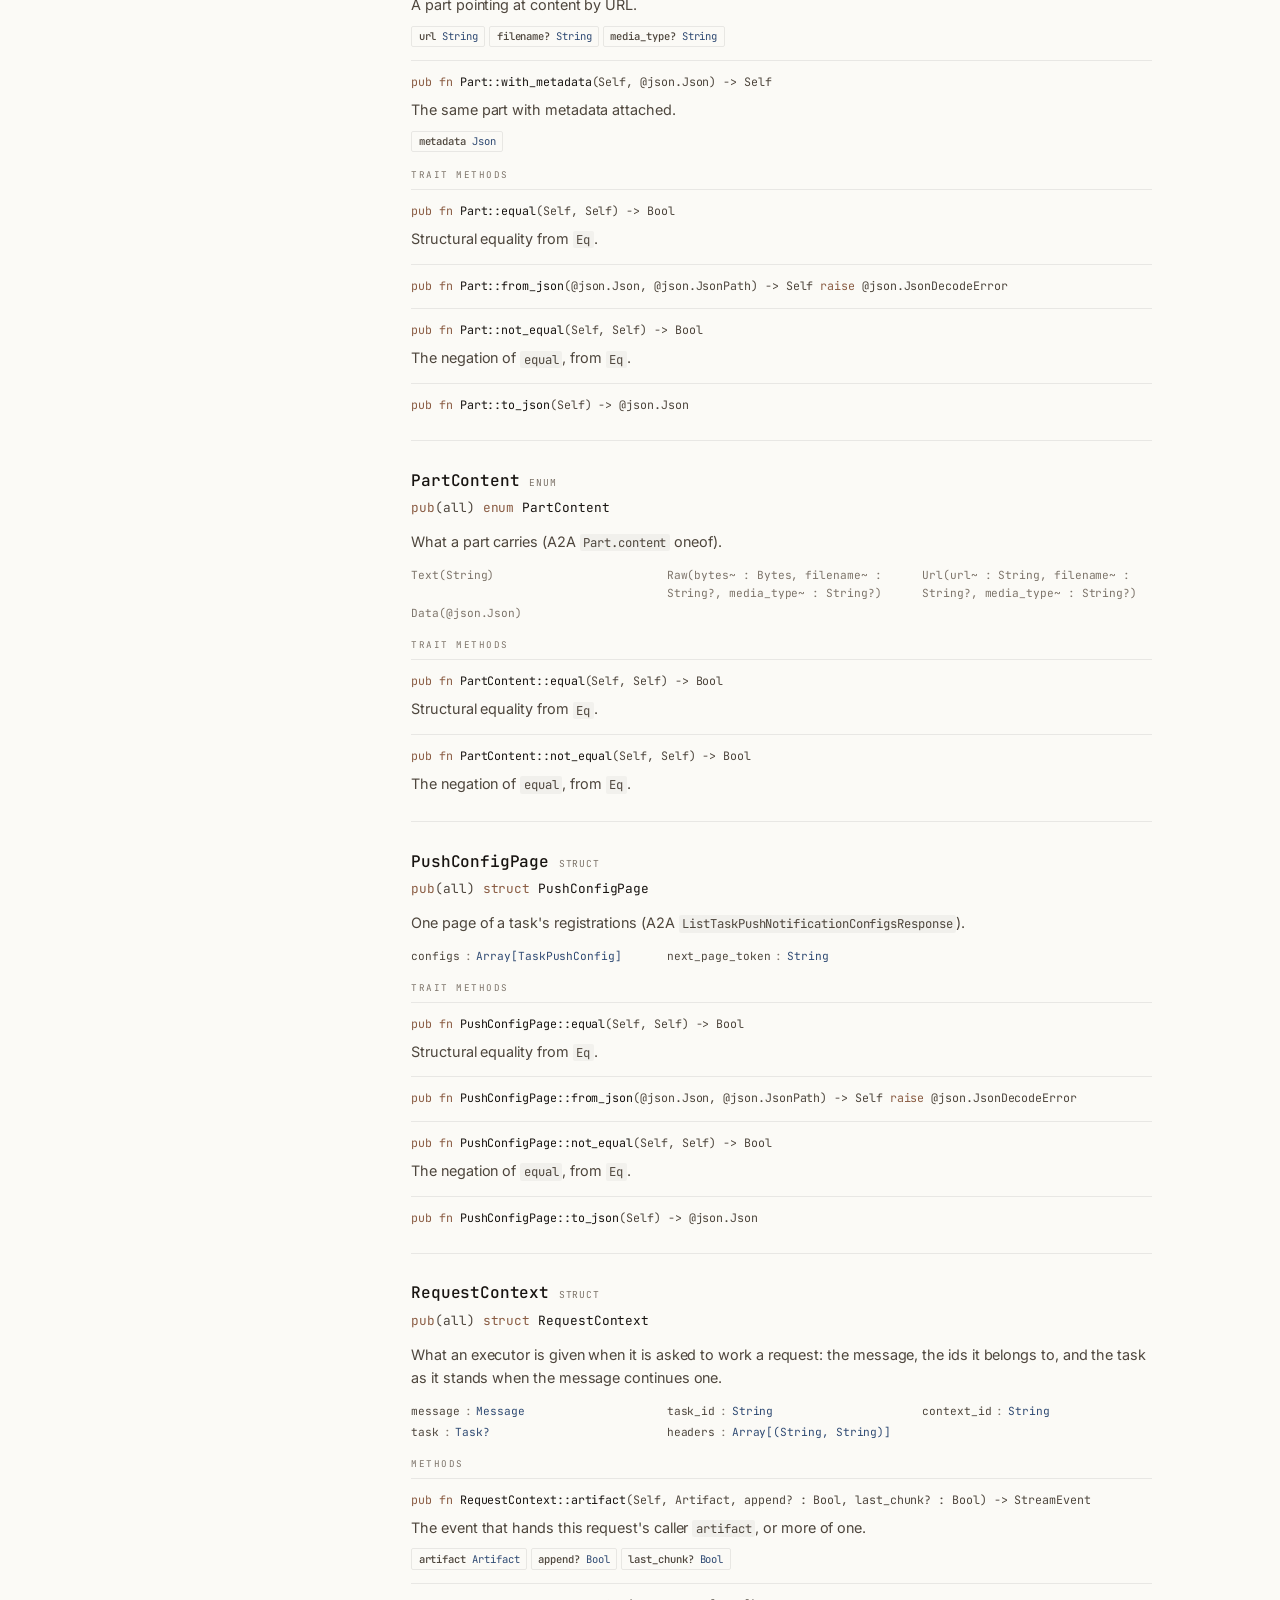
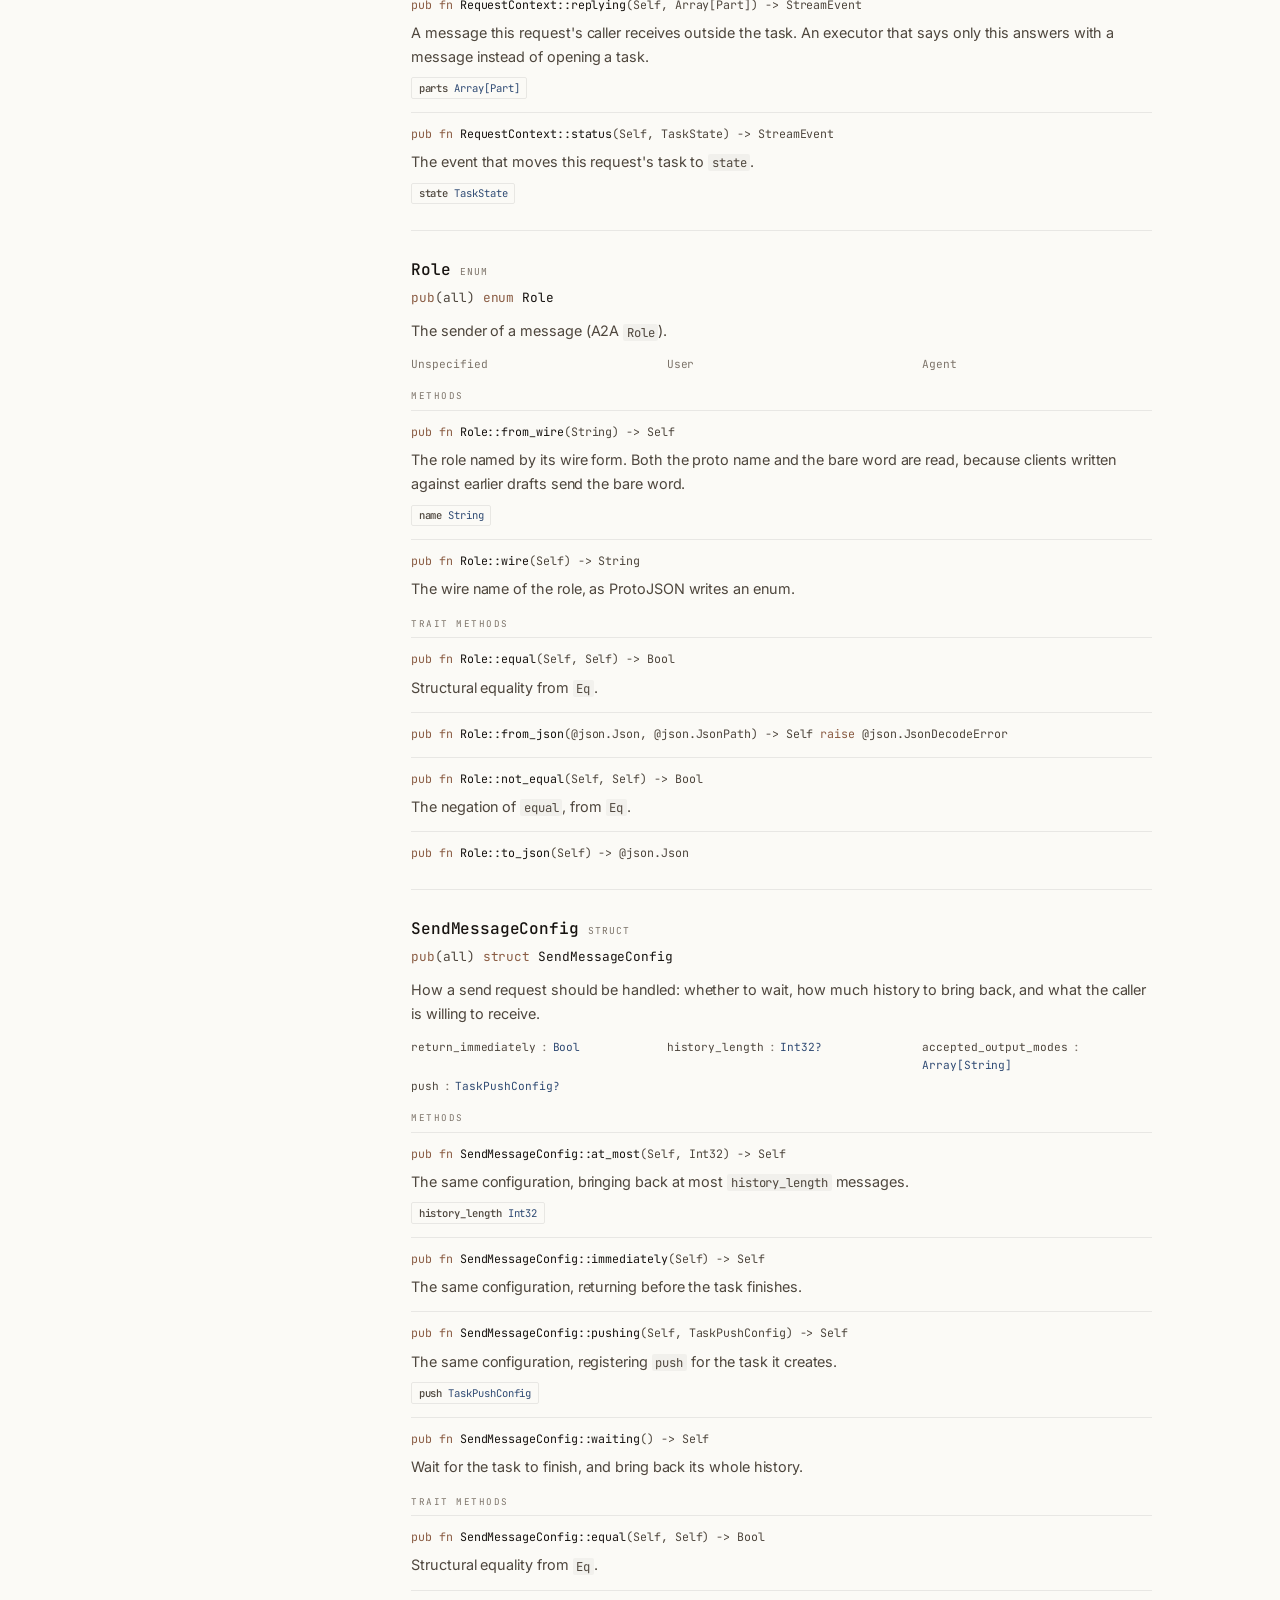
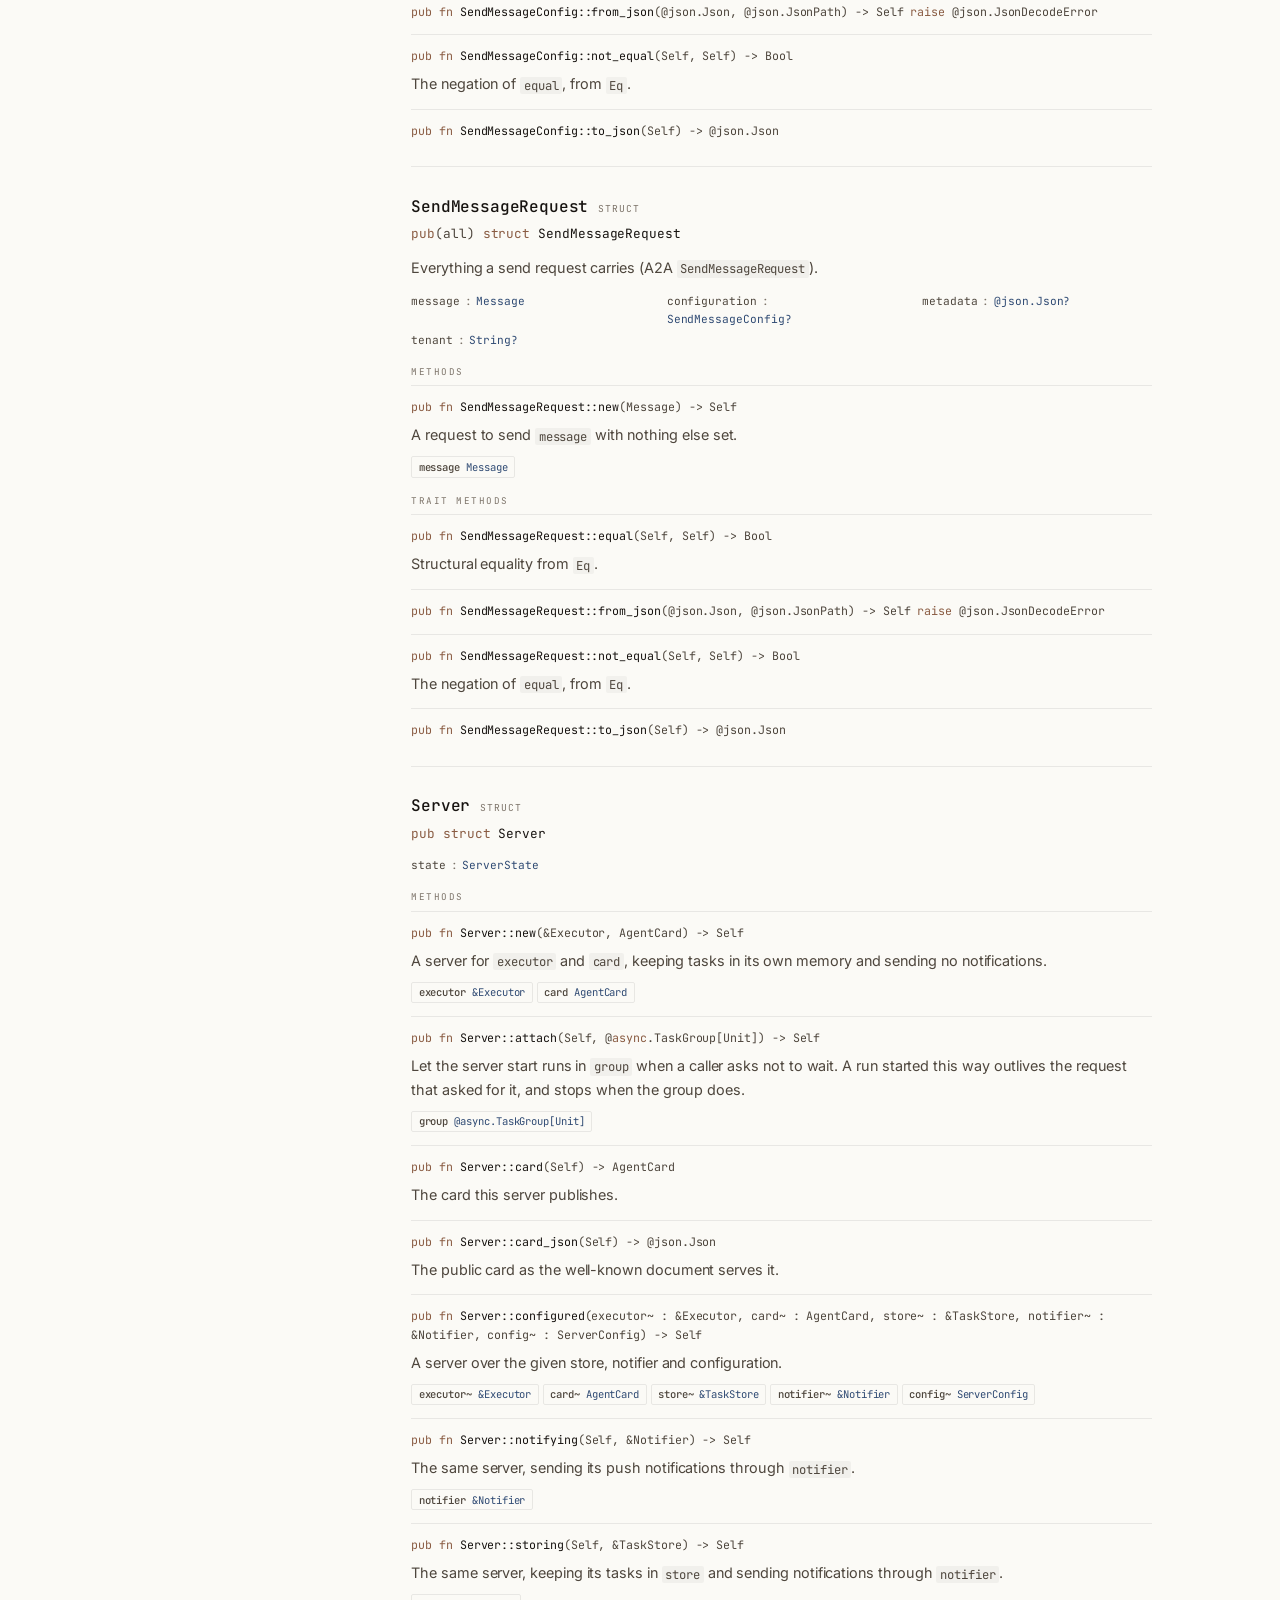
==== commit f863d0bf: "feat(moona2a): carry per-call request headers through Transport. Transport gains exchange_with, stre" ====
--- a/docs/api.html
+++ b/docs/api.html
@@ -63,6 +63,7 @@
 <a href="#type-moona2a-Client">Client</a>
 <a href="#type-moona2a-Collected">Collected</a>
 <a href="#type-moona2a-Discard">Discard</a>
+<a href="#type-moona2a-Headers">Headers</a>
 <a href="#type-moona2a-ListTasksQuery">ListTasksQuery</a>
 <a href="#type-moona2a-MemoryStore">MemoryStore</a>
 <a href="#type-moona2a-Message">Message</a>
@@ -453,7 +454,7 @@
 <section class="api-type" id="type-moona2a-Client">
 <div class="type-head"><h3>Client</h3><span class="kind">struct</span></div>
 <div class="sig"><span class="kw">pub</span> <span class="kw">struct</span> <span class="name">Client</span></div>
-<ul class="members"><li><b>transport</b> : <span class="pt">&amp;Transport</span></li><li>mut next : Int64</li></ul>
+<ul class="members"><li><b>transport</b> : <span class="pt">&amp;Transport</span></li><li>mut next : Int64</li><li><b>ids</b> : <span class="pt">@async.Mutex</span></li></ul>
 <div class="method-list"><div class="mlabel">Methods</div>
 <article class="api-item" id="m-moona2a-Client-new">
 <div class="sig"><span class="kw">pub</span> <span class="kw">fn</span> <span class="name">Client::new</span>(&amp;Transport) -&gt; Self</div>
@@ -463,62 +464,62 @@
 </div>
 <div class="method-list"><div class="mlabel">Trait methods</div>
 <article class="api-item" id="m-moona2a-Client-cancel_task">
-<div class="sig"><span class="kw">pub</span> <span class="kw">async</span> <span class="kw">fn</span> <span class="name">Client::cancel_task</span>(Self, String) -&gt; Task</div>
+<div class="sig"><span class="kw">pub</span> <span class="kw">async</span> <span class="kw">fn</span> <span class="name">Client::cancel_task</span>(Self, String, headers? : Array[(String, String)]) -&gt; Task</div>
 
 
 </article>
 <article class="api-item" id="m-moona2a-Client-create_push_config">
-<div class="sig"><span class="kw">pub</span> <span class="kw">async</span> <span class="kw">fn</span> <span class="name">Client::create_push_config</span>(Self, TaskPushConfig) -&gt; TaskPushConfig</div>
+<div class="sig"><span class="kw">pub</span> <span class="kw">async</span> <span class="kw">fn</span> <span class="name">Client::create_push_config</span>(Self, TaskPushConfig, headers? : Array[(String, String)]) -&gt; TaskPushConfig</div>
 
 
 </article>
 <article class="api-item" id="m-moona2a-Client-delete_push_config">
-<div class="sig"><span class="kw">pub</span> <span class="kw">async</span> <span class="kw">fn</span> <span class="name">Client::delete_push_config</span>(Self, String, String) -&gt; Unit</div>
+<div class="sig"><span class="kw">pub</span> <span class="kw">async</span> <span class="kw">fn</span> <span class="name">Client::delete_push_config</span>(Self, String, String, headers? : Array[(String, String)]) -&gt; Unit</div>
 
 
 </article>
 <article class="api-item" id="m-moona2a-Client-discover">
-<div class="sig"><span class="kw">pub</span> <span class="kw">async</span> <span class="kw">fn</span> <span class="name">Client::discover</span>(Self) -&gt; AgentCard</div>
+<div class="sig"><span class="kw">pub</span> <span class="kw">async</span> <span class="kw">fn</span> <span class="name">Client::discover</span>(Self, headers? : Array[(String, String)]) -&gt; AgentCard</div>
 
 
 </article>
 <article class="api-item" id="m-moona2a-Client-extended_card">
-<div class="sig"><span class="kw">pub</span> <span class="kw">async</span> <span class="kw">fn</span> <span class="name">Client::extended_card</span>(Self) -&gt; AgentCard</div>
+<div class="sig"><span class="kw">pub</span> <span class="kw">async</span> <span class="kw">fn</span> <span class="name">Client::extended_card</span>(Self, headers? : Array[(String, String)]) -&gt; AgentCard</div>
 
 
 </article>
 <article class="api-item" id="m-moona2a-Client-get_push_config">
-<div class="sig"><span class="kw">pub</span> <span class="kw">async</span> <span class="kw">fn</span> <span class="name">Client::get_push_config</span>(Self, String, String) -&gt; TaskPushConfig</div>
+<div class="sig"><span class="kw">pub</span> <span class="kw">async</span> <span class="kw">fn</span> <span class="name">Client::get_push_config</span>(Self, String, String, headers? : Array[(String, String)]) -&gt; TaskPushConfig</div>
 
 
 </article>
 <article class="api-item" id="m-moona2a-Client-get_task">
-<div class="sig"><span class="kw">pub</span> <span class="kw">async</span> <span class="kw">fn</span> <span class="name">Client::get_task</span>(Self, String, history_length? : Int32) -&gt; Task</div>
+<div class="sig"><span class="kw">pub</span> <span class="kw">async</span> <span class="kw">fn</span> <span class="name">Client::get_task</span>(Self, String, history_length? : Int32, headers? : Array[(String, String)]) -&gt; Task</div>
 
 
 </article>
 <article class="api-item" id="m-moona2a-Client-list_push_configs">
-<div class="sig"><span class="kw">pub</span> <span class="kw">async</span> <span class="kw">fn</span> <span class="name">Client::list_push_configs</span>(Self, String) -&gt; Array[TaskPushConfig]</div>
+<div class="sig"><span class="kw">pub</span> <span class="kw">async</span> <span class="kw">fn</span> <span class="name">Client::list_push_configs</span>(Self, String, headers? : Array[(String, String)]) -&gt; Array[TaskPushConfig]</div>
 
 
 </article>
 <article class="api-item" id="m-moona2a-Client-list_tasks">
-<div class="sig"><span class="kw">pub</span> <span class="kw">async</span> <span class="kw">fn</span> <span class="name">Client::list_tasks</span>(Self, ListTasksQuery) -&gt; TaskPage</div>
+<div class="sig"><span class="kw">pub</span> <span class="kw">async</span> <span class="kw">fn</span> <span class="name">Client::list_tasks</span>(Self, ListTasksQuery, headers? : Array[(String, String)]) -&gt; TaskPage</div>
 
 
 </article>
 <article class="api-item" id="m-moona2a-Client-send_message">
-<div class="sig"><span class="kw">pub</span> <span class="kw">async</span> <span class="kw">fn</span> <span class="name">Client::send_message</span>(Self, Message, configuration? : SendMessageConfig, metadata? : @json.Json, tenant? : String) -&gt; StreamEvent</div>
+<div class="sig"><span class="kw">pub</span> <span class="kw">async</span> <span class="kw">fn</span> <span class="name">Client::send_message</span>(Self, Message, configuration? : SendMessageConfig, metadata? : @json.Json, tenant? : String, headers? : Array[(String, String)]) -&gt; StreamEvent</div>
 
 
 </article>
 <article class="api-item" id="m-moona2a-Client-send_streaming_message">
-<div class="sig"><span class="kw">pub</span> <span class="kw">async</span> <span class="kw">fn</span> <span class="name">Client::send_streaming_message</span>(Self, Message, &amp;ReplySink, configuration? : SendMessageConfig, metadata? : @json.Json, tenant? : String) -&gt; Unit</div>
+<div class="sig"><span class="kw">pub</span> <span class="kw">async</span> <span class="kw">fn</span> <span class="name">Client::send_streaming_message</span>(Self, Message, &amp;ReplySink, configuration? : SendMessageConfig, metadata? : @json.Json, tenant? : String, headers? : Array[(String, String)]) -&gt; Unit</div>
 
 
 </article>
 <article class="api-item" id="m-moona2a-Client-subscribe_to_task">
-<div class="sig"><span class="kw">pub</span> <span class="kw">async</span> <span class="kw">fn</span> <span class="name">Client::subscribe_to_task</span>(Self, String, &amp;ReplySink) -&gt; Unit</div>
+<div class="sig"><span class="kw">pub</span> <span class="kw">async</span> <span class="kw">fn</span> <span class="name">Client::subscribe_to_task</span>(Self, String, &amp;ReplySink, headers? : Array[(String, String)]) -&gt; Unit</div>
 
 
 </article>
@@ -556,6 +557,11 @@
 <section class="api-type" id="type-moona2a-Discard">
 <div class="type-head"><h3>Discard</h3><span class="kind">struct</span></div>
 <div class="sig"><span class="kw">pub</span> <span class="kw">struct</span> <span class="name">Discard</span></div>
+
+</section>
+<section class="api-type" id="type-moona2a-Headers">
+<div class="type-head"><h3>Headers</h3><span class="kind">type</span></div>
+<div class="sig"><span class="kw">pub</span> <span class="kw">type</span> <span class="name">Headers</span> = Array[(String, String)]</div>
 
 </section>
 <section class="api-type" id="type-moona2a-ListTasksQuery">
@@ -1497,6 +1503,11 @@
 <div class="sig"><span class="kw">pub</span> <span class="kw">fn</span> <span class="name">is_streaming_method</span>(String) -&gt; Bool</div>
 <div class="doc"><p>Whether <code>name</code> is one of the methods whose answer is a stream, for a transport that has to decide before reading the whole request.</p></div>
 <div class="params"><span class="p"><b>name</b> <span class="pt">String</span></span></div>
+</article>
+<article class="api-item" id="fn-moona2a-merge_headers">
+<div class="sig"><span class="kw">pub</span> <span class="kw">fn</span> <span class="name">merge_headers</span>(Array[(String, String)], Array[(String, String)]) -&gt; Array[(String, String)]</div>
+<div class="doc"><p><code>overlay</code> on top of <code>base</code>: a name the two share keeps the overlay's value and spelling, so one request never carries two values for a header the protocol reads. Header names are case-insensitive on the wire.</p></div>
+<div class="params"><span class="p"><b>base</b> <span class="pt">Headers</span></span><span class="p"><b>overlay</b> <span class="pt">Headers</span></span></div>
 </article>
 <article class="api-item" id="fn-moona2a-request_method">
 <div class="sig"><span class="kw">pub</span> <span class="kw">fn</span> <span class="name">request_method</span>(StringView) -&gt; String?</div>
@@ -1585,7 +1596,7 @@
 <div class="method-list"><div class="mlabel">Methods</div>
 <article class="api-item" id="m-fetch-HttpTransport-new">
 <div class="sig"><span class="kw">pub</span> <span class="kw">fn</span> <span class="name">HttpTransport::new</span>(String, path? : String, card_path? : String, headers? : () -&gt; Array[(String, String)]) -&gt; Self <span class="kw">raise</span></div>
-<div class="doc"><p>A transport to the agent at <code>url</code>, e.g. <code>https://agent.example.com</code>, answering JSON-RPC on the root path and serving its card at the well-known one.</p></div>
+<div class="doc"><p>A transport to the agent at <code>url</code>, e.g. <code>https://agent.example.com</code>, answering JSON-RPC on the root path and serving its card at the well-known one. The <code>headers</code> callback supplies headers for every request; the headers a call names take precedence over them.</p></div>
 <div class="params"><span class="p"><b>url</b> <span class="pt">String</span></span><span class="p"><b>path?</b> <span class="pt">String</span></span><span class="p"><b>card_path?</b> <span class="pt">String</span></span><span class="p"><b>headers?</b> <span class="pt">() -&gt; Array[(String, String)]</span></span></div>
 </article>
 </div>
@@ -1595,13 +1606,28 @@
 
 
 </article>
+<article class="api-item" id="m-fetch-HttpTransport-discover_with">
+<div class="sig"><span class="kw">pub</span> <span class="kw">async</span> <span class="kw">fn</span> <span class="name">HttpTransport::discover_with</span>(Self, Array[(String, String)]) -&gt; @json.Json</div>
+
+
+</article>
 <article class="api-item" id="m-fetch-HttpTransport-exchange">
 <div class="sig"><span class="kw">pub</span> <span class="kw">async</span> <span class="kw">fn</span> <span class="name">HttpTransport::exchange</span>(Self, @moonjrpc.Message) -&gt; @moonjrpc.Message</div>
 
 
 </article>
+<article class="api-item" id="m-fetch-HttpTransport-exchange_with">
+<div class="sig"><span class="kw">pub</span> <span class="kw">async</span> <span class="kw">fn</span> <span class="name">HttpTransport::exchange_with</span>(Self, @moonjrpc.Message, Array[(String, String)]) -&gt; @moonjrpc.Message</div>
+
+
+</article>
 <article class="api-item" id="m-fetch-HttpTransport-stream">
 <div class="sig"><span class="kw">pub</span> <span class="kw">async</span> <span class="kw">fn</span> <span class="name">HttpTransport::stream</span>(Self, @moonjrpc.Message, &amp;@moona2a.ReplySink) -&gt; Unit</div>
+
+
+</article>
+<article class="api-item" id="m-fetch-HttpTransport-stream_with">
+<div class="sig"><span class="kw">pub</span> <span class="kw">async</span> <span class="kw">fn</span> <span class="name">HttpTransport::stream_with</span>(Self, @moonjrpc.Message, &amp;@moona2a.ReplySink, Array[(String, String)]) -&gt; Unit</div>
 
 
 </article>
@@ -1702,12 +1728,12 @@
 </article>
 <article class="api-item" id="m-otel-Injector-current">
 <div class="sig"><span class="kw">pub</span> <span class="kw">fn</span> <span class="name">Injector::current</span>(Self) -&gt; Array[(String, String)]</div>
-<div class="doc"><p>The headers of the call in flight, which a transport reads while it builds the request: <code>@fetch.HttpTransport::new(url, headers=fn() { injector.current() })</code>.</p></div>
+<div class="doc"><p>The headers the observer was last given. A transport that wants the headers of the call it is making takes them from its <code>*_with</code> argument instead.</p></div>
 
 </article>
 <article class="api-item" id="m-otel-Injector-setting">
 <div class="sig"><span class="kw">pub</span> <span class="kw">fn</span> <span class="name">Injector::setting</span>(Self) -&gt; (Array[(String, String)]) -&gt; Unit</div>
-<div class="doc"><p>The sink <code>Tracing::calling</code> writes into: the headers of the call it is making, or none.</p></div>
+<div class="doc"><p>The sink <code>Tracing::calling</code> writes into when <code>inject</code> was supplied: the headers of the call it is making, or none.</p></div>
 
 </article>
 </div>
@@ -1752,13 +1778,28 @@
 
 
 </article>
+<article class="api-item" id="m-otel-TracedTransport-discover_with">
+<div class="sig"><span class="kw">pub</span> <span class="kw">async</span> <span class="kw">fn</span> <span class="name">TracedTransport::discover_with</span>(Self, Array[(String, String)]) -&gt; @json.Json</div>
+
+
+</article>
 <article class="api-item" id="m-otel-TracedTransport-exchange">
 <div class="sig"><span class="kw">pub</span> <span class="kw">async</span> <span class="kw">fn</span> <span class="name">TracedTransport::exchange</span>(Self, @moonjrpc.Message) -&gt; @moonjrpc.Message</div>
 
 
 </article>
+<article class="api-item" id="m-otel-TracedTransport-exchange_with">
+<div class="sig"><span class="kw">pub</span> <span class="kw">async</span> <span class="kw">fn</span> <span class="name">TracedTransport::exchange_with</span>(Self, @moonjrpc.Message, Array[(String, String)]) -&gt; @moonjrpc.Message</div>
+
+
+</article>
 <article class="api-item" id="m-otel-TracedTransport-stream">
 <div class="sig"><span class="kw">pub</span> <span class="kw">async</span> <span class="kw">fn</span> <span class="name">TracedTransport::stream</span>(Self, @moonjrpc.Message, &amp;@moona2a.ReplySink) -&gt; Unit</div>
+
+
+</article>
+<article class="api-item" id="m-otel-TracedTransport-stream_with">
+<div class="sig"><span class="kw">pub</span> <span class="kw">async</span> <span class="kw">fn</span> <span class="name">TracedTransport::stream_with</span>(Self, @moonjrpc.Message, &amp;@moona2a.ReplySink, Array[(String, String)]) -&gt; Unit</div>
 
 
 </article>
@@ -1784,7 +1825,7 @@
 <article class="api-item" id="m-otel-Tracing-calling">
 <div class="sig"><span class="kw">pub</span> <span class="kw">fn</span> <span class="name">Tracing::calling</span>(Self, &amp;@moona2a.Transport, inject? : (Array[(String, String)]) -&gt; Unit) -&gt; TracedTransport</div>
 <div class="doc"><p><code>transport</code>, with each call recorded.</p>
-<p><code>inject</code> is how a trace crosses to the other side: the wrapper hands it the headers of the call it is about to make, and the transport under it puts them on the request. Pass <code>injector.setting()</code> from an <code>Injector</code>, which is also what that transport asks for its headers. Without it the spans are still right, but a callee sees no parent and starts a trace of its own.</p></div>
+<p>A call's <code>traceparent</code> is added to that call's own headers, which reach the transport as an argument. One wrapper can therefore serve many tasks at once: a span opened by one of them cannot appear on another's request. <code>inject</code> is an observer for a host that wants to see those headers while a single call is in flight; it is not part of the path to the wire, and a wrapper shared by tasks has no one call's headers to show.</p></div>
 <div class="params"><span class="p"><b>transport</b> <span class="pt">&amp;@moona2a.Transport</span></span><span class="p"><b>inject?</b> <span class="pt">(Array[(String, String)]) -&gt; Unit</span></span></div>
 </article>
 <article class="api-item" id="m-otel-Tracing-executing">
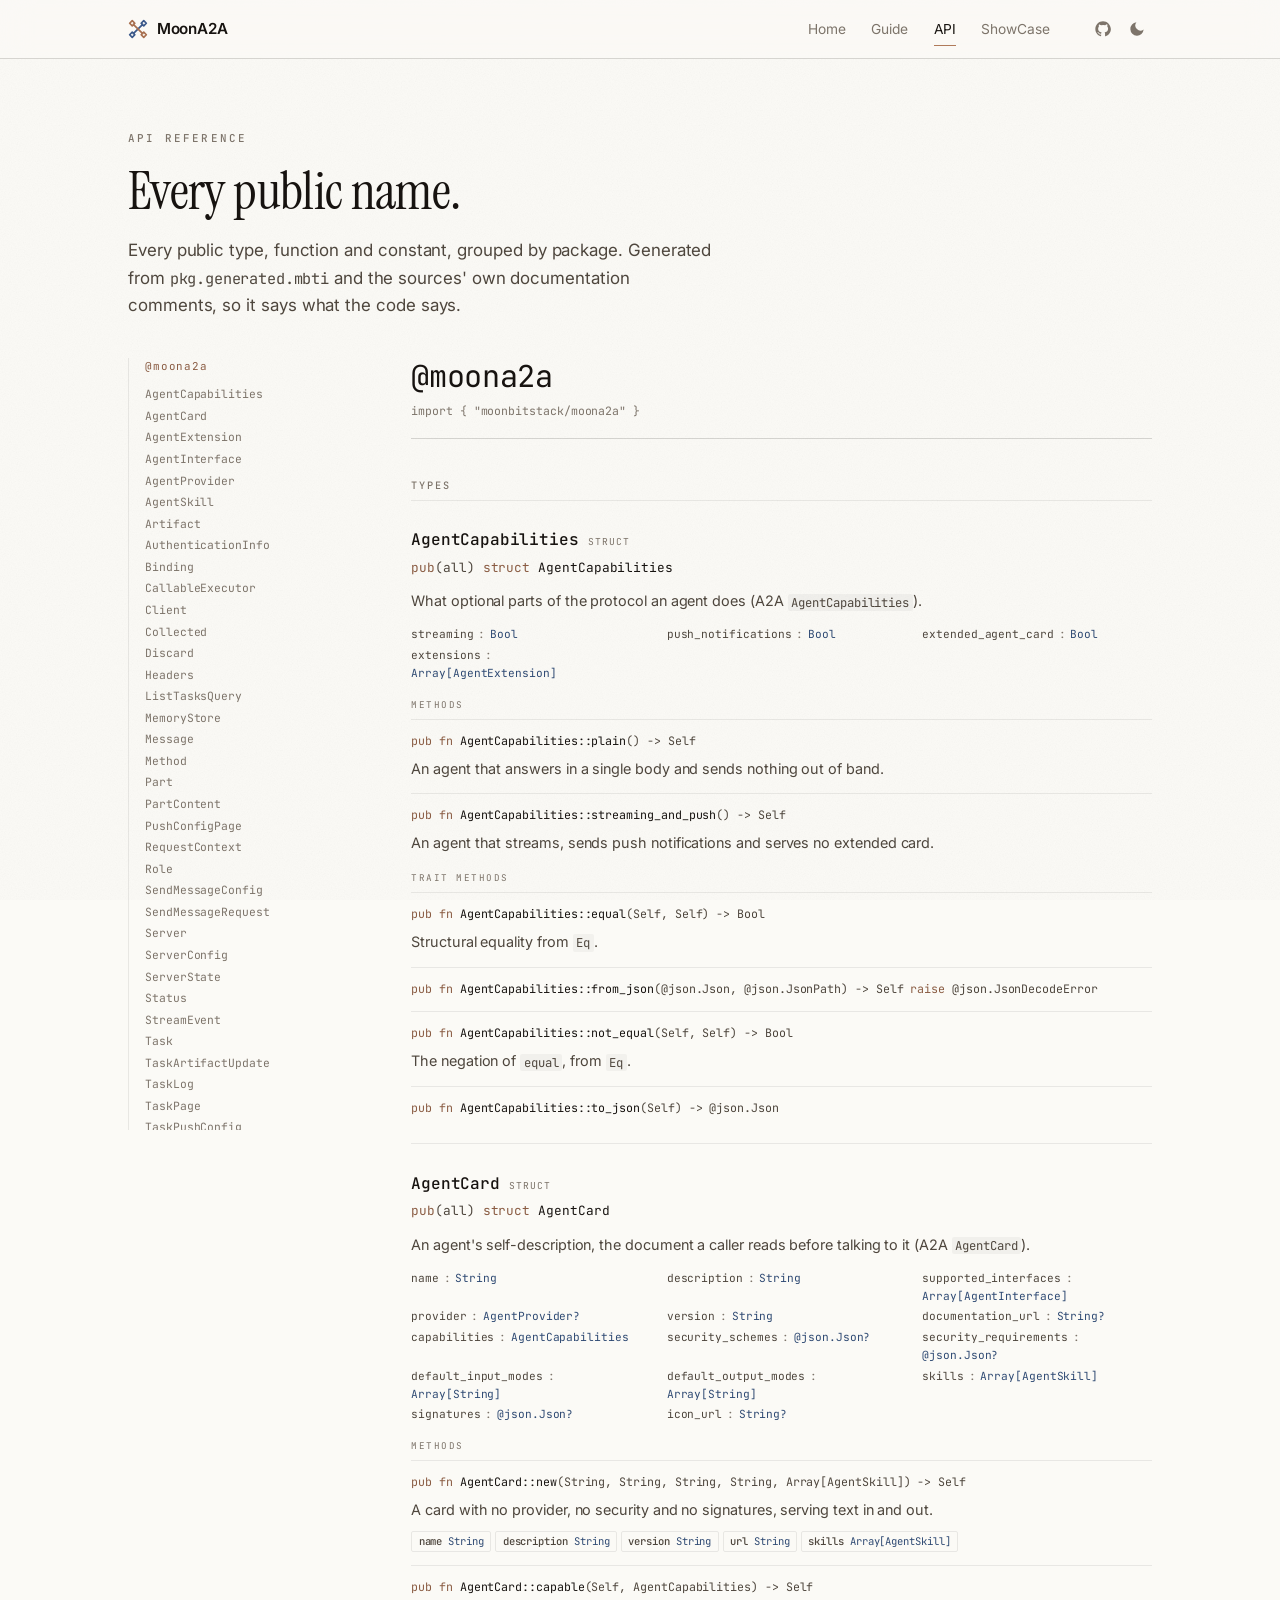
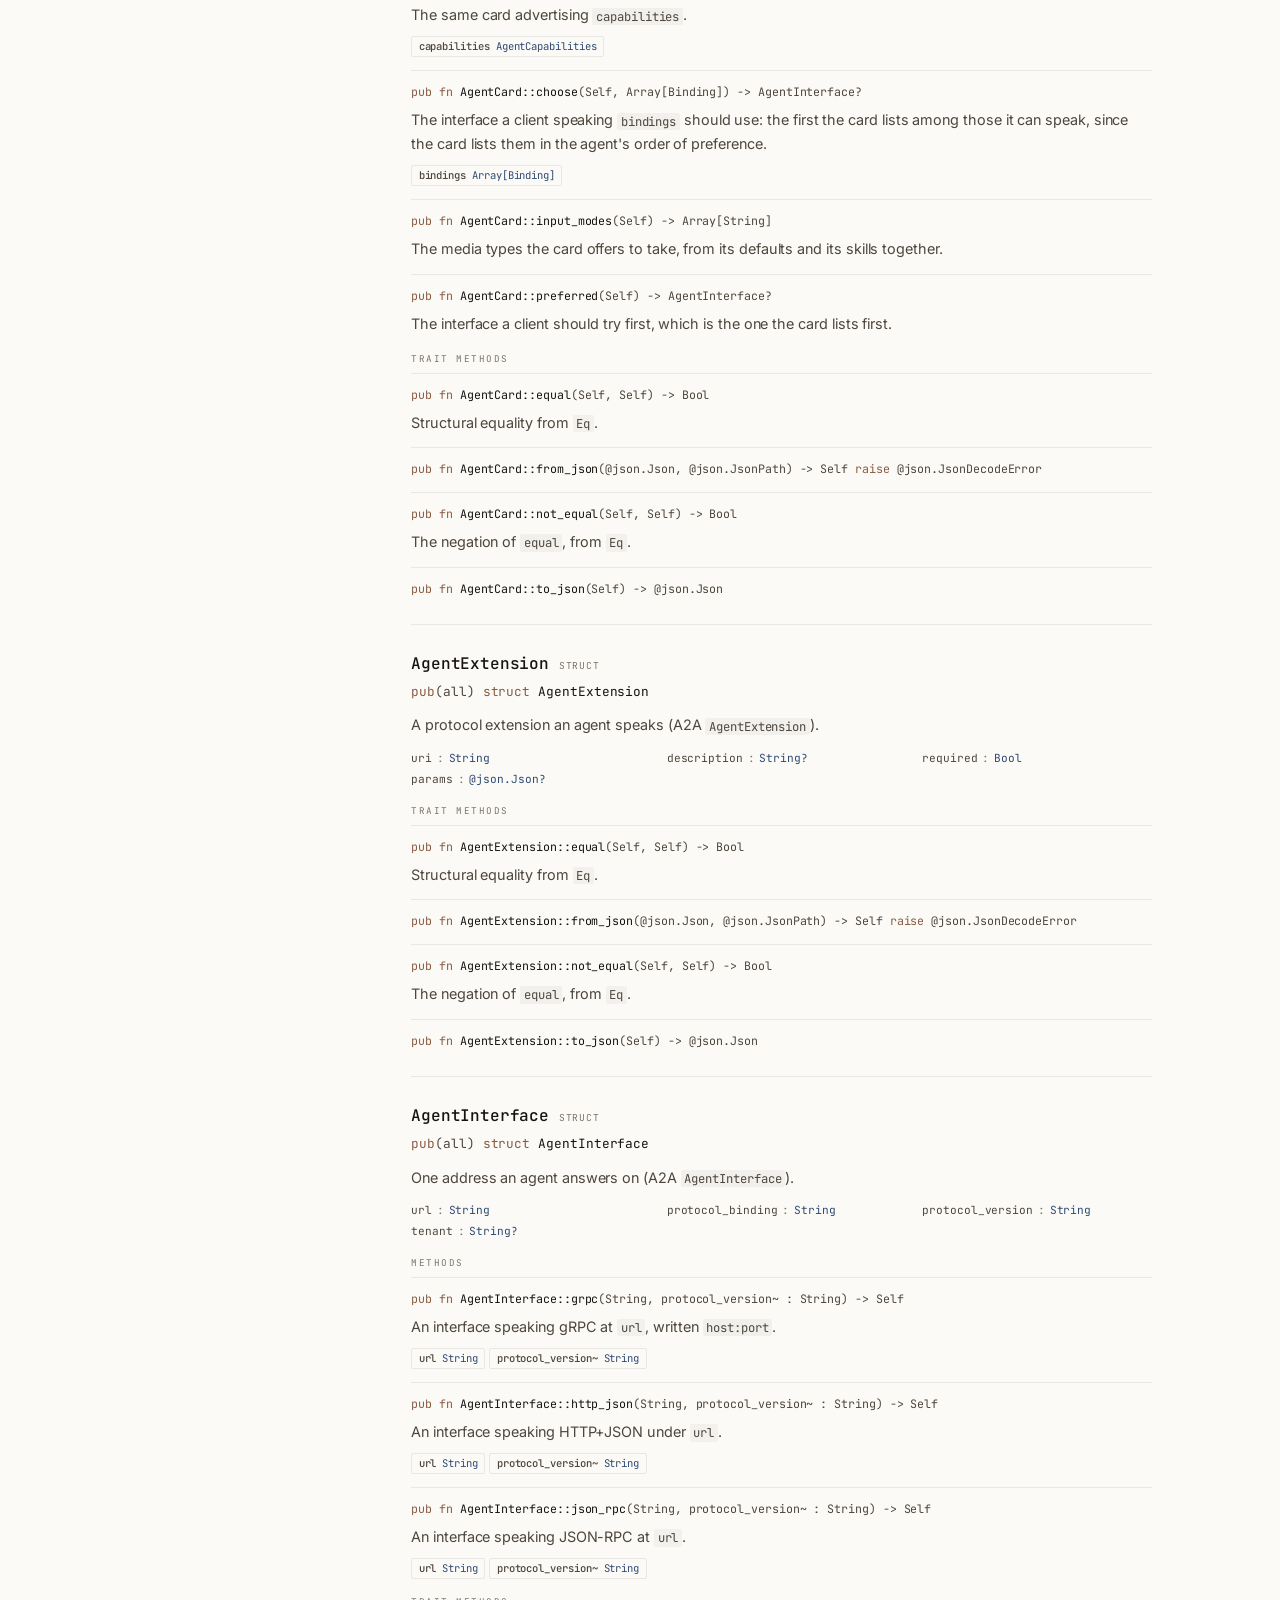
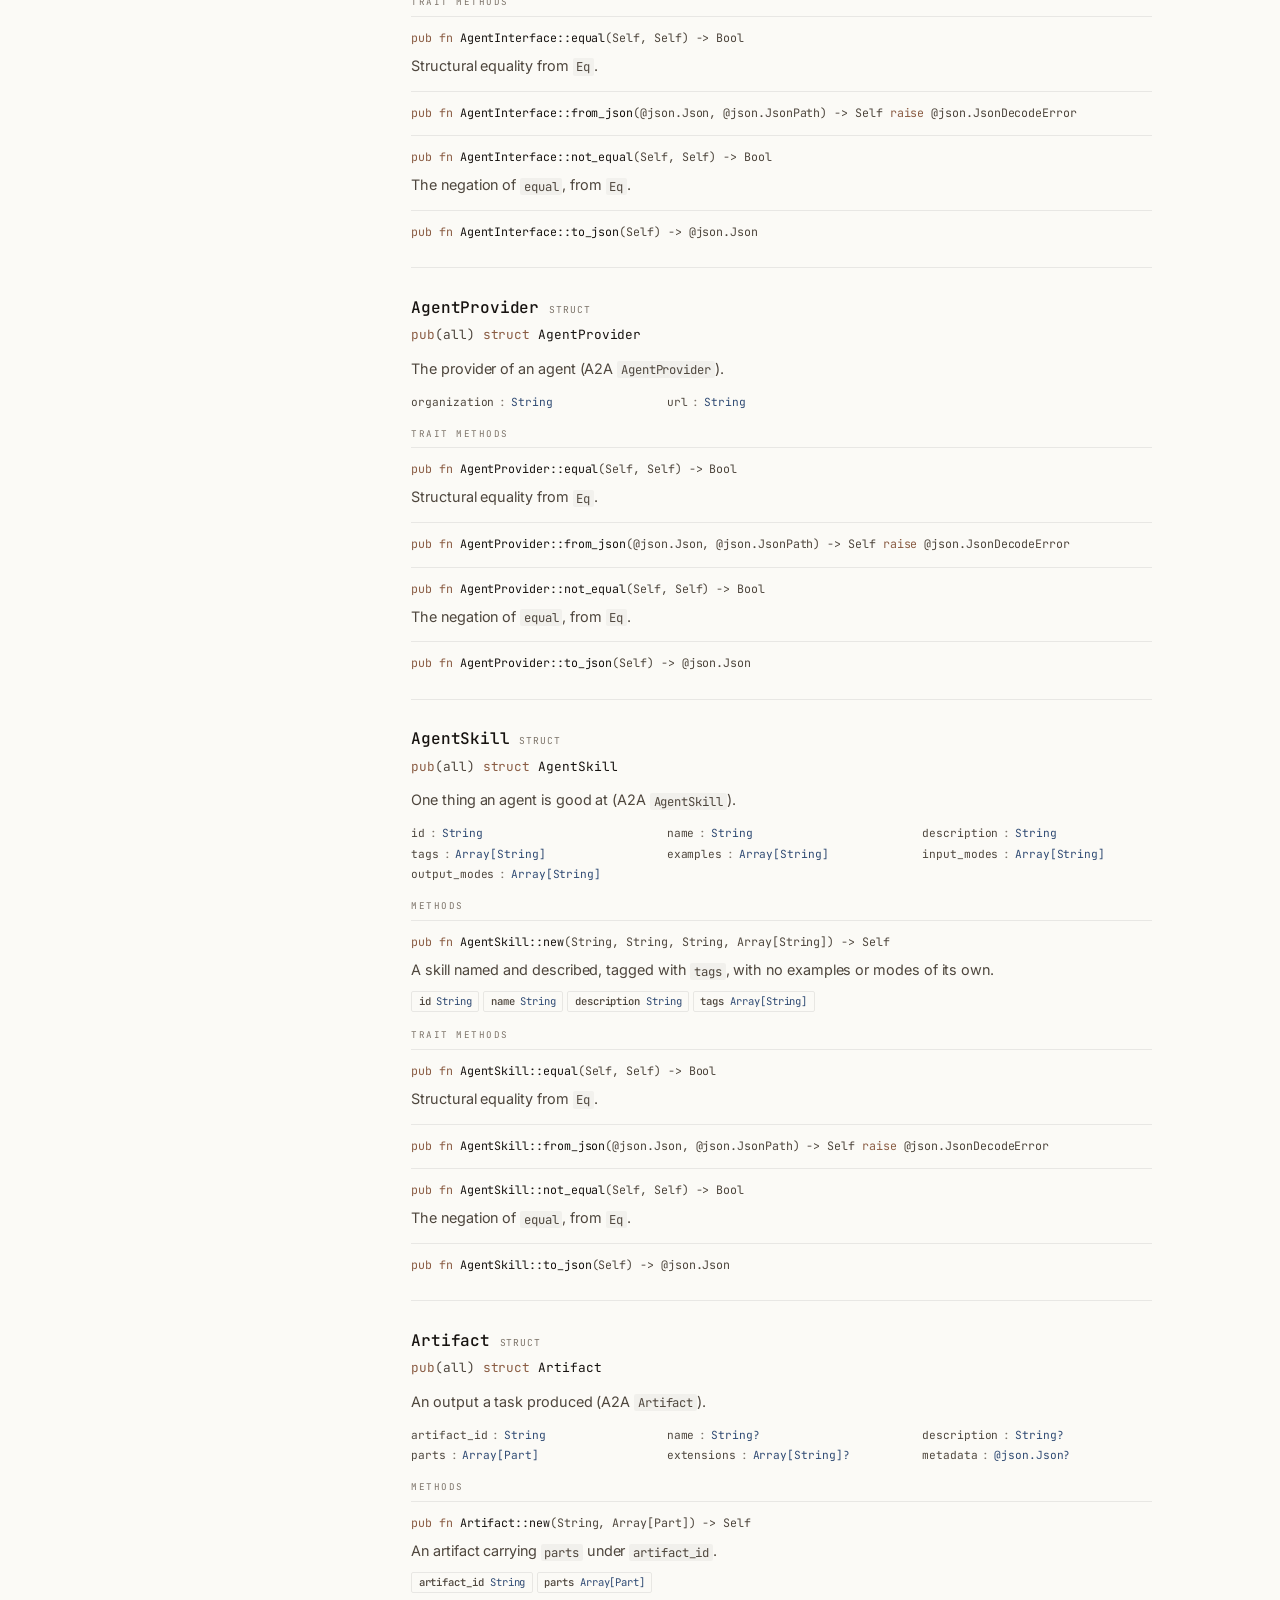
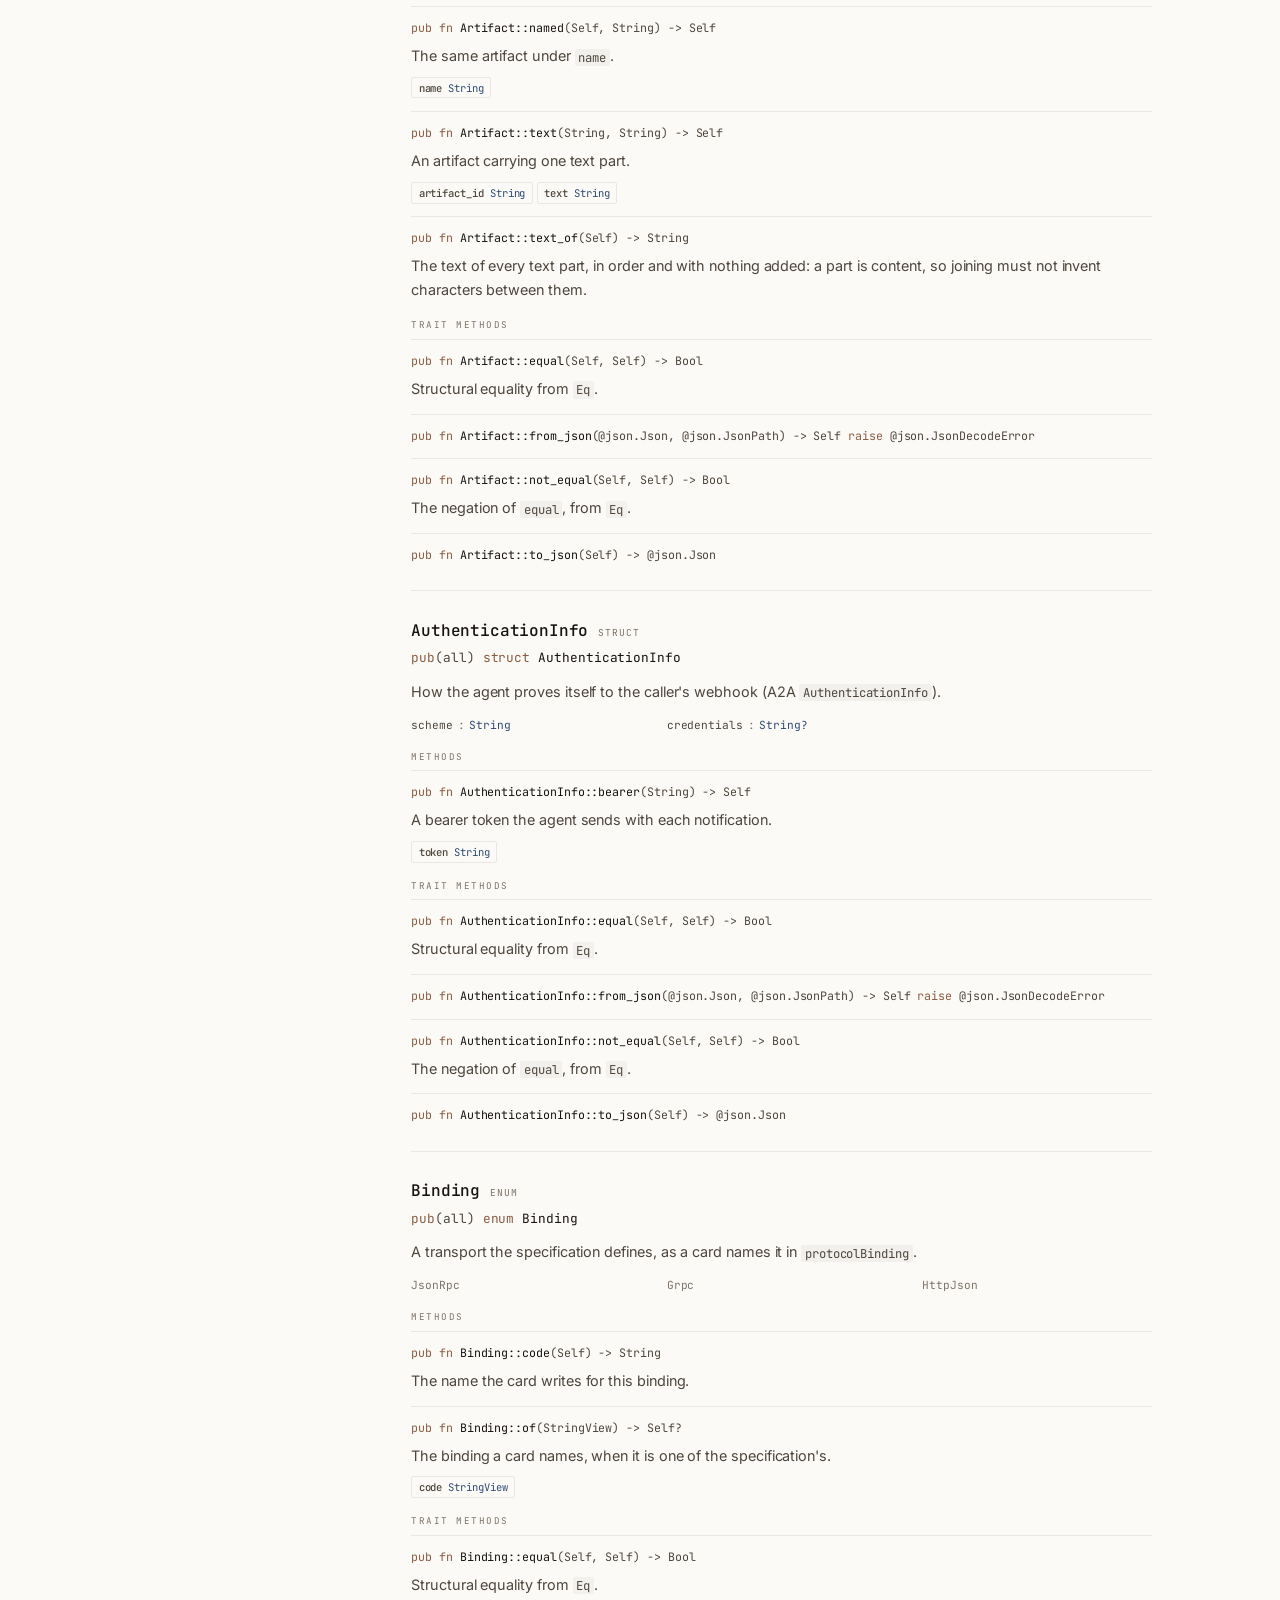
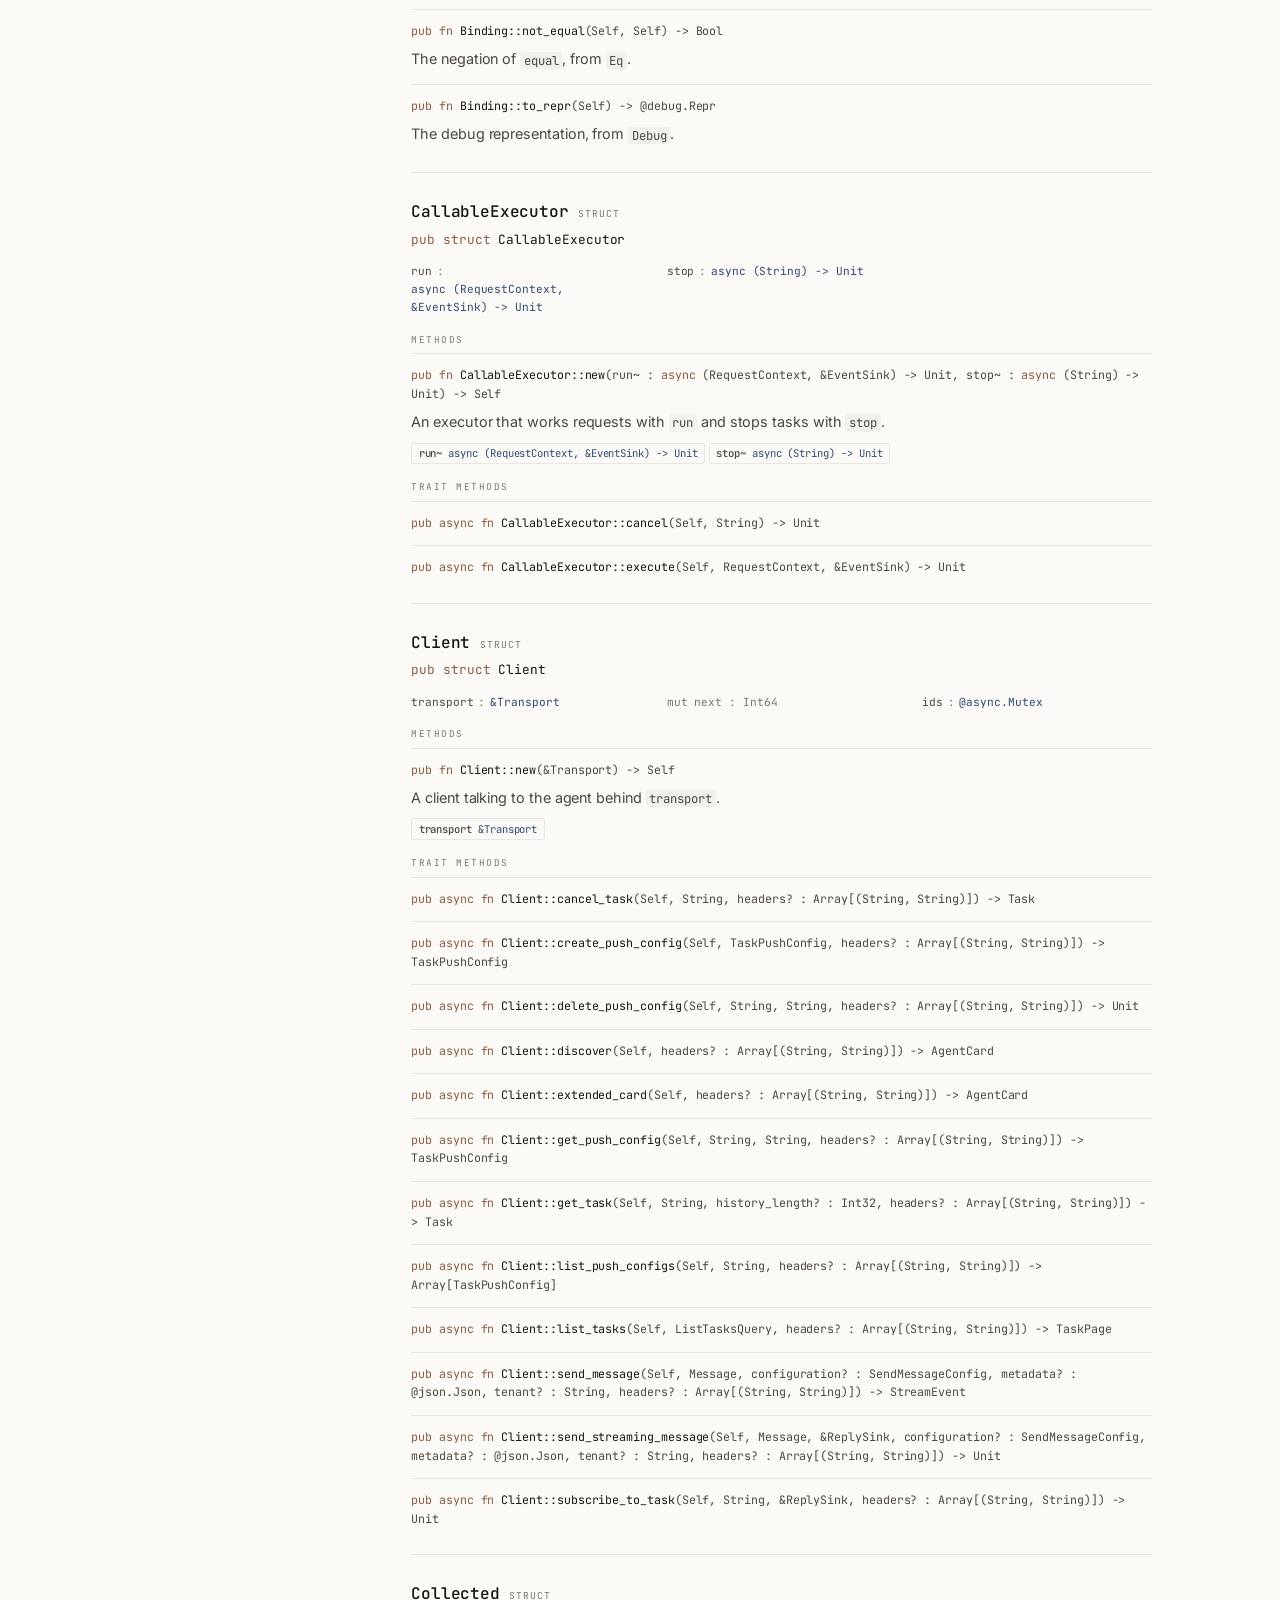
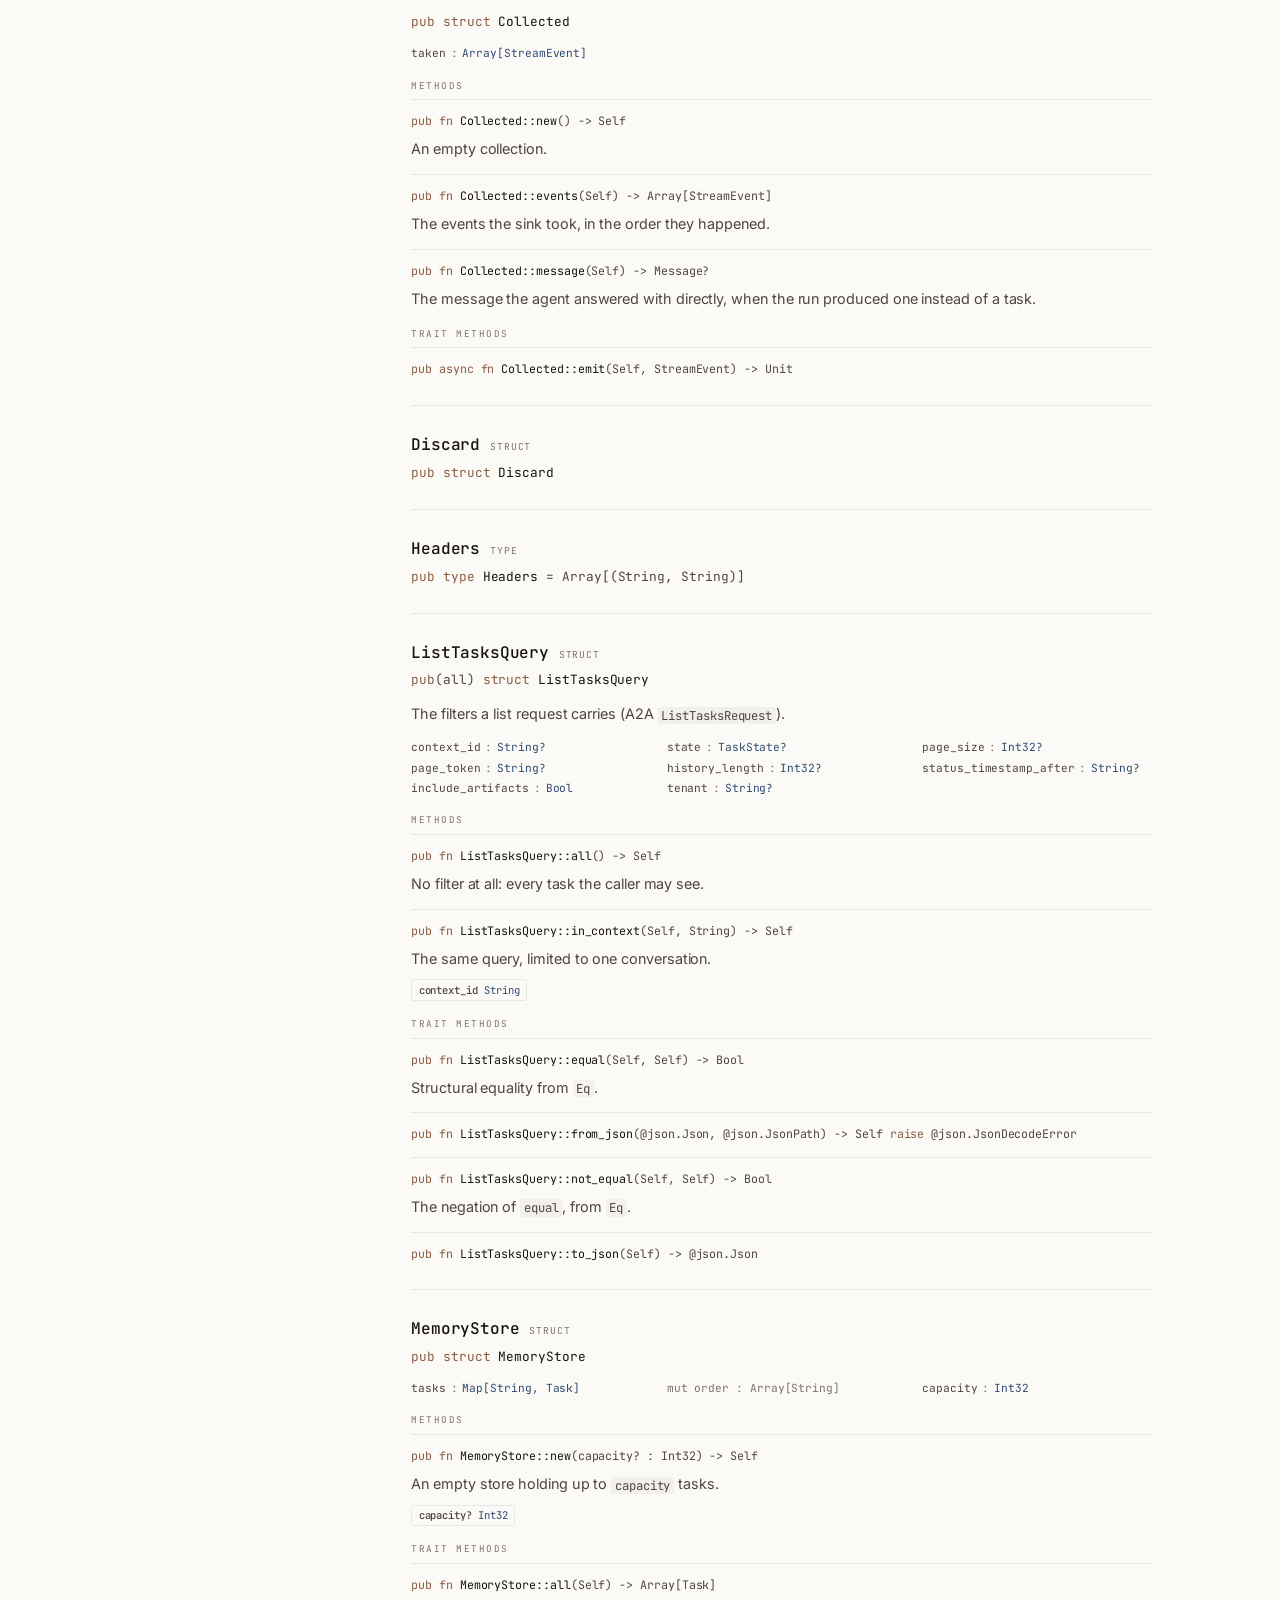
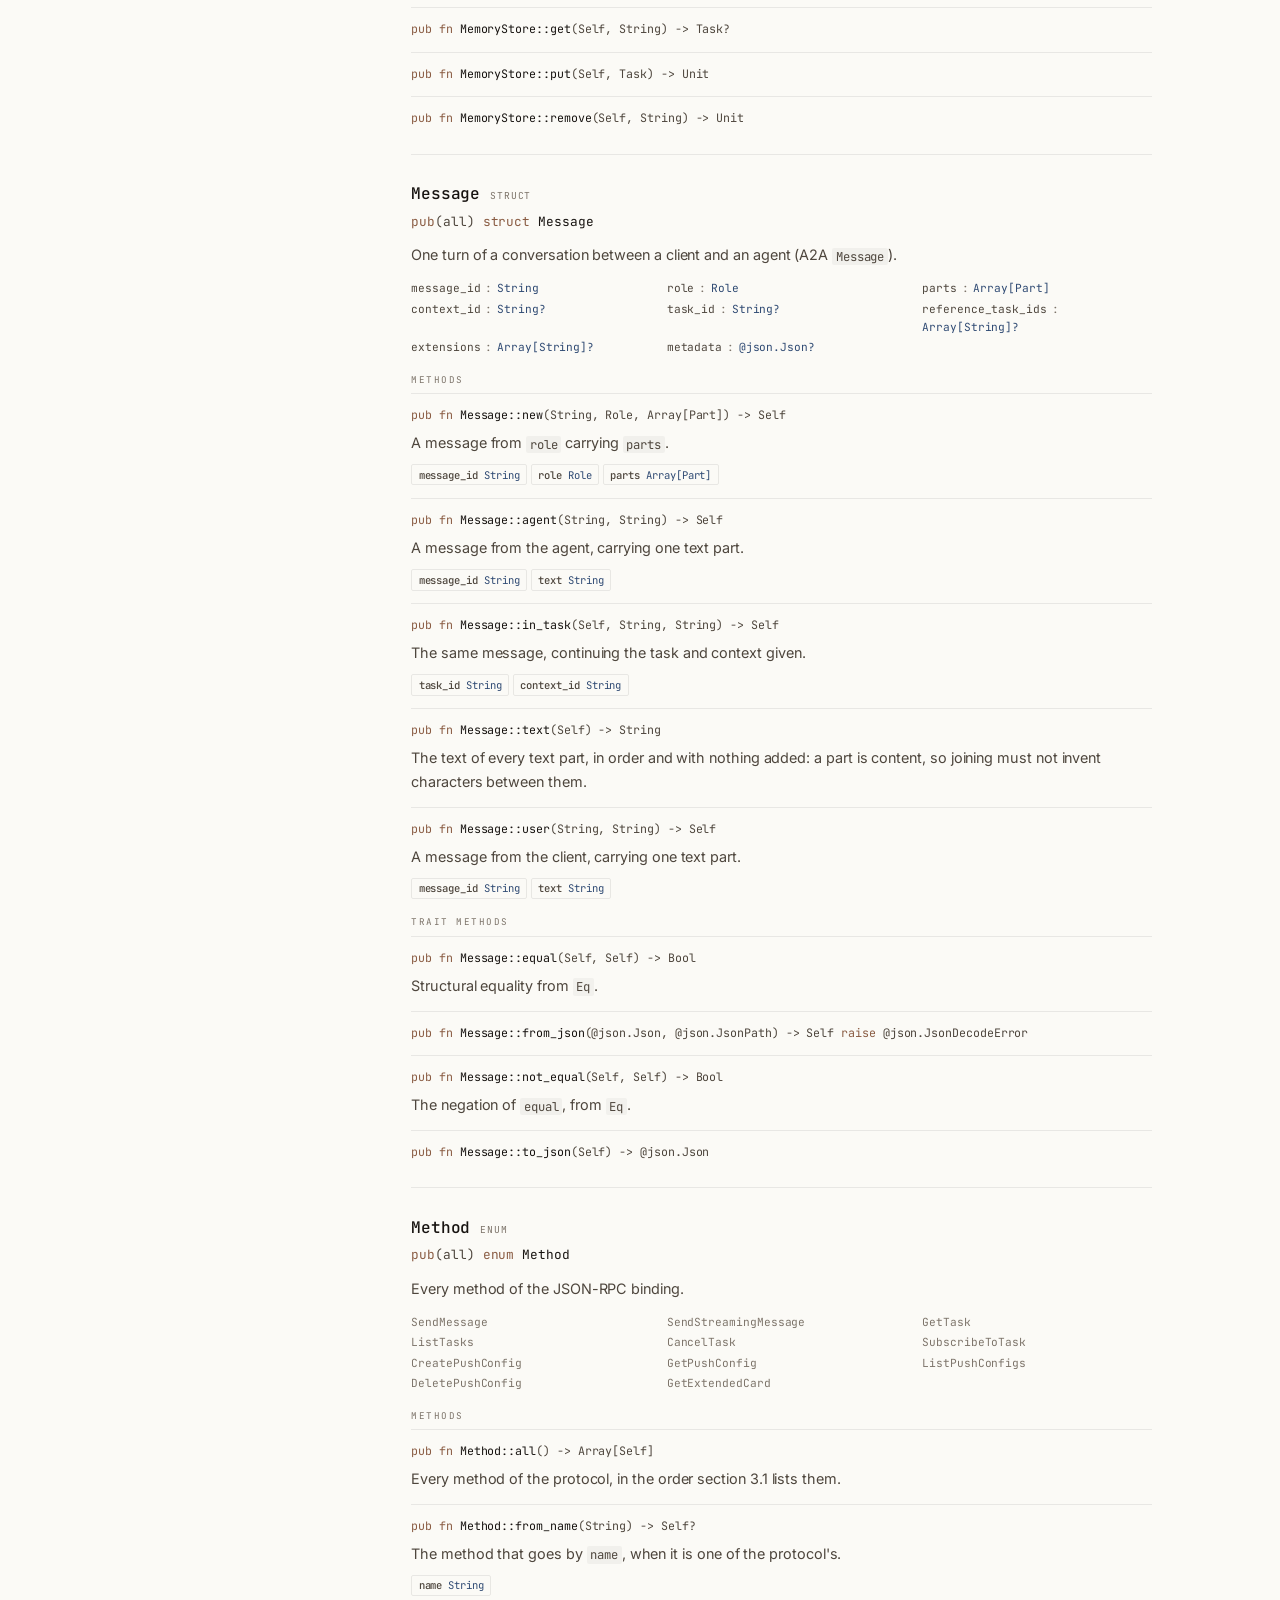
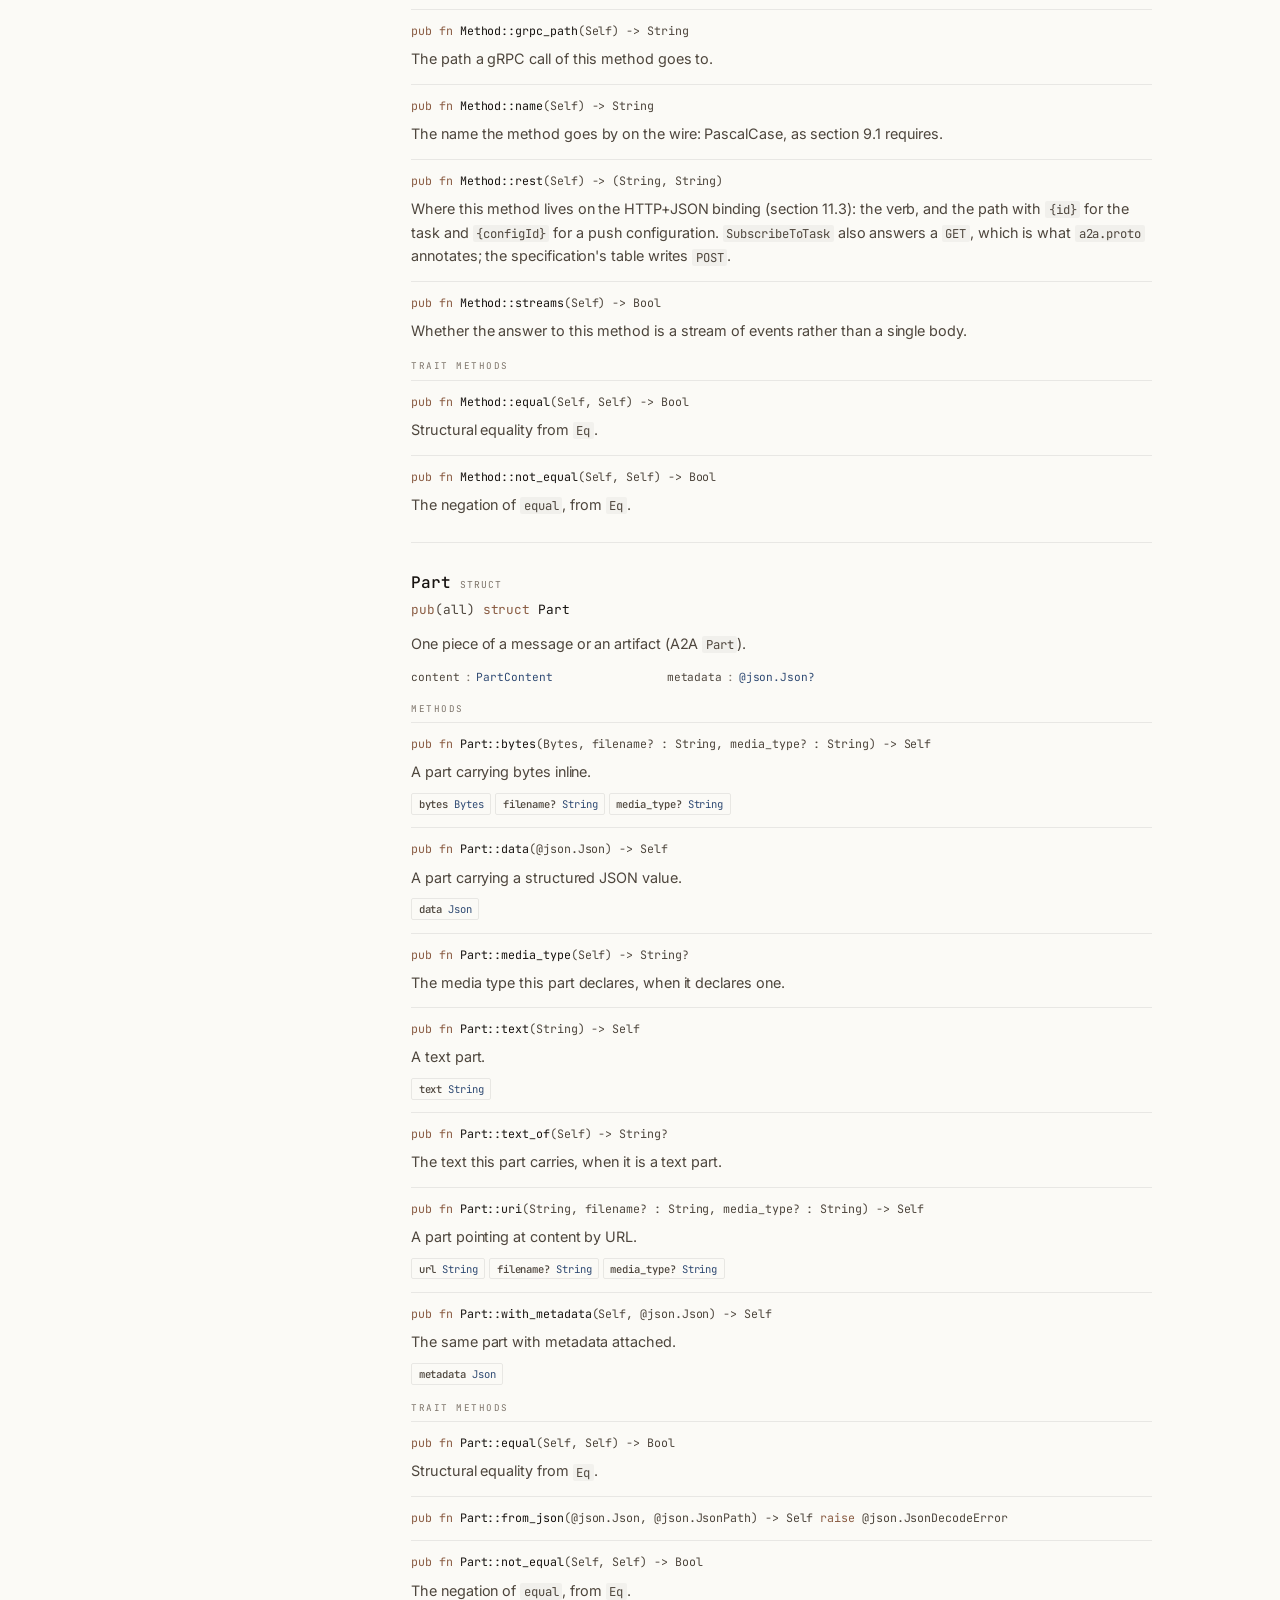
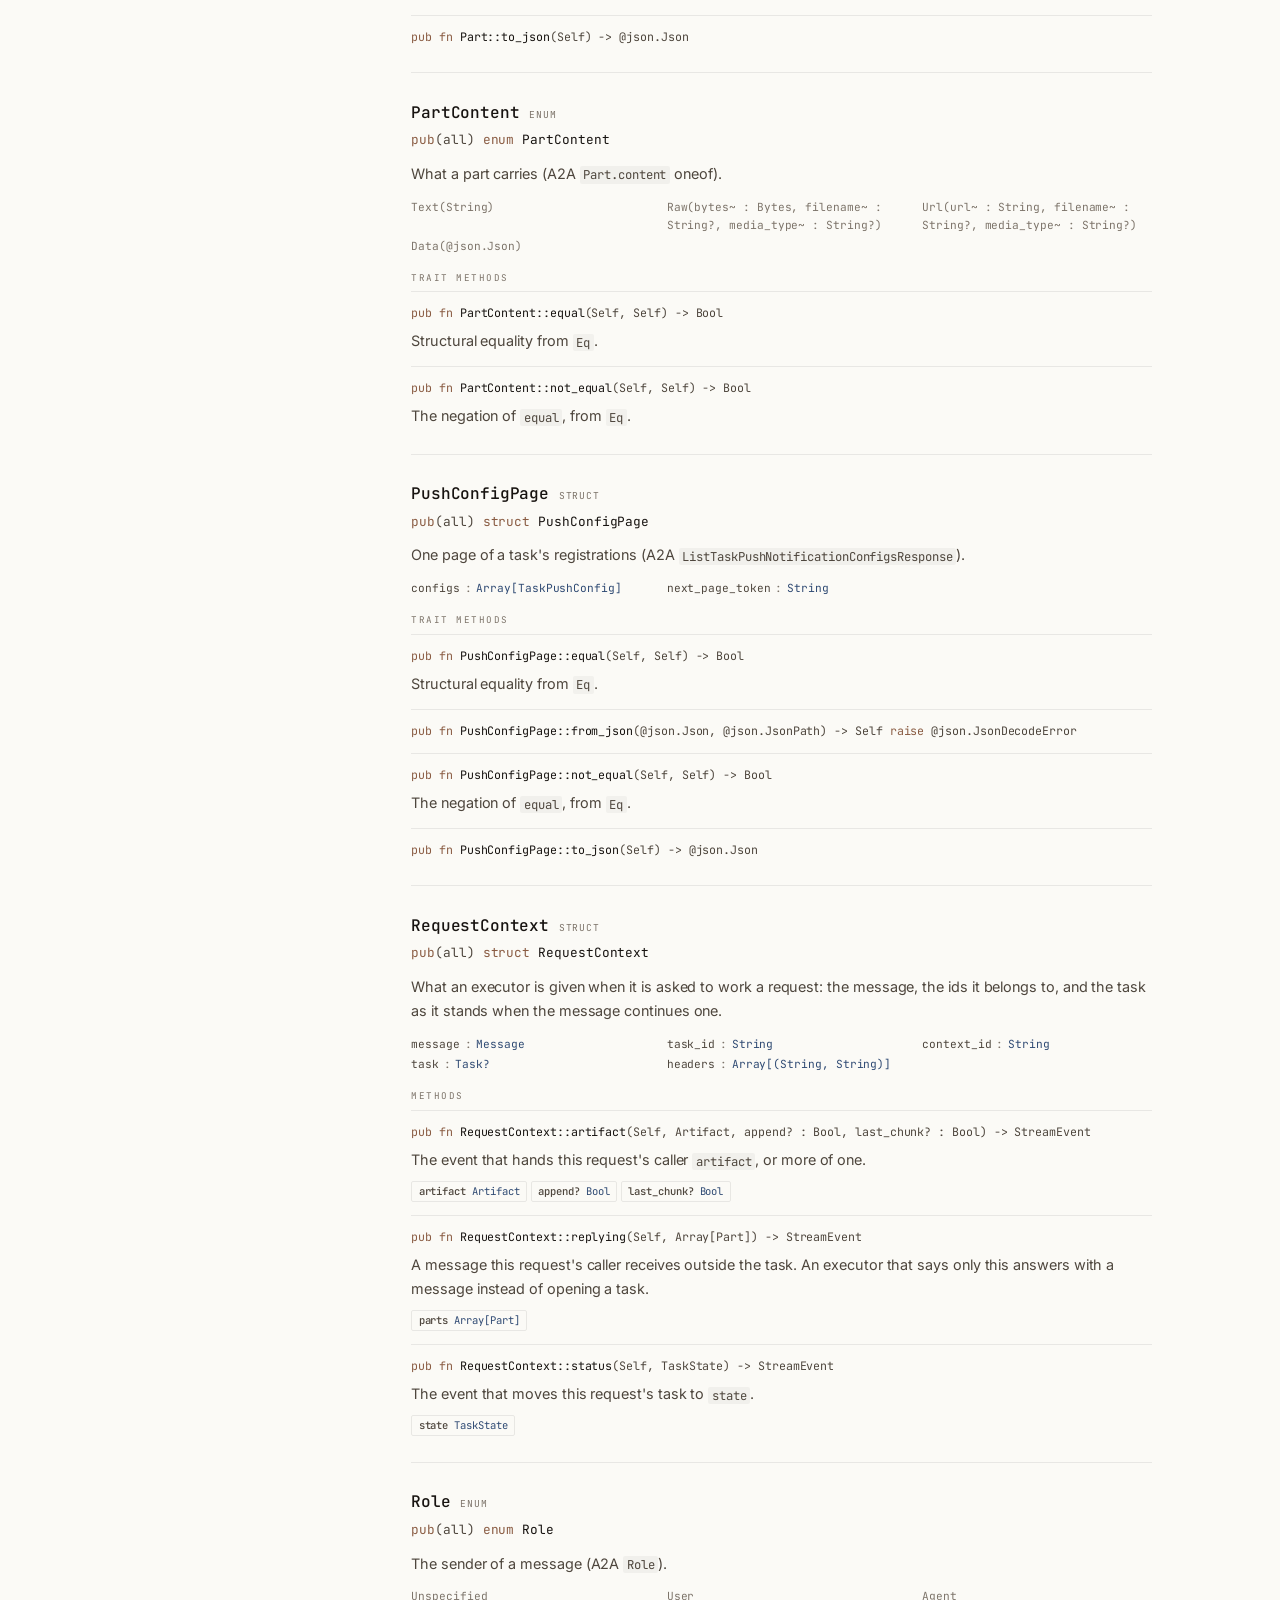
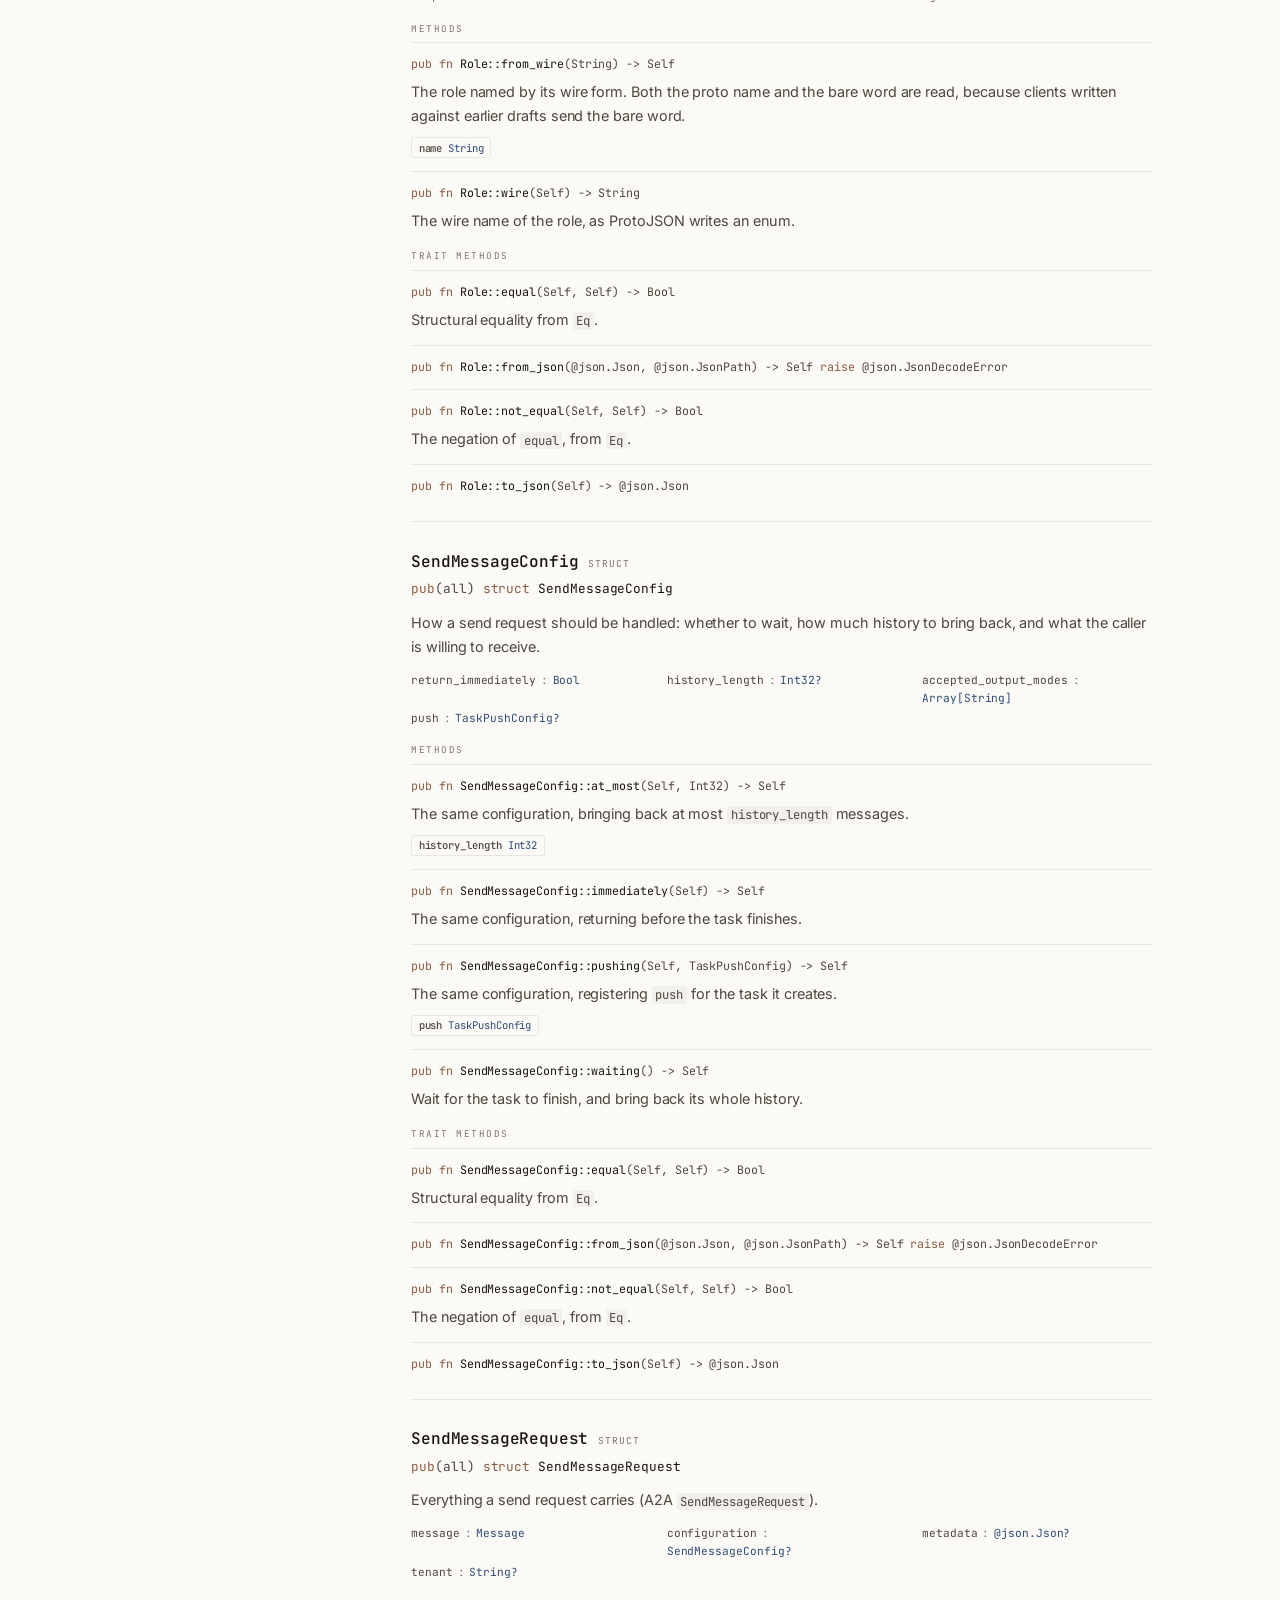
==== commit f33daf0e: "feat(moona2a): HTTP+JSON and gRPC clients picked from the card, streams handed over as they arrive, " ====
--- a/docs/api.html
+++ b/docs/api.html
@@ -59,6 +59,7 @@
 <a href="#type-moona2a-AgentSkill">AgentSkill</a>
 <a href="#type-moona2a-Artifact">Artifact</a>
 <a href="#type-moona2a-AuthenticationInfo">AuthenticationInfo</a>
+<a href="#type-moona2a-Binding">Binding</a>
 <a href="#type-moona2a-CallableExecutor">CallableExecutor</a>
 <a href="#type-moona2a-Client">Client</a>
 <a href="#type-moona2a-Collected">Collected</a>
@@ -78,6 +79,7 @@
 <a href="#type-moona2a-Server">Server</a>
 <a href="#type-moona2a-ServerConfig">ServerConfig</a>
 <a href="#type-moona2a-ServerState">ServerState</a>
+<a href="#type-moona2a-Status">Status</a>
 <a href="#type-moona2a-StreamEvent">StreamEvent</a>
 <a href="#type-moona2a-Task">Task</a>
 <a href="#type-moona2a-TaskArtifactUpdate">TaskArtifactUpdate</a>
@@ -94,6 +96,7 @@
 </div>
 <div class="group">
 <div class="pkg">@asgi</div>
+<a href="#type-asgi-Events">Events</a>
 <a href="#type-asgi-Options">Options</a>
 <a href="#type-asgi-Stream">Stream</a>
 <a href="#fn-asgi">Functions</a>
@@ -101,6 +104,7 @@
 <div class="group">
 <div class="pkg">@fetch</div>
 <a href="#type-fetch-HttpTransport">HttpTransport</a>
+<a href="#type-fetch-RestTransport">RestTransport</a>
 <a href="#type-fetch-Webhook">Webhook</a>
 <a href="#err-fetch-Unreachable">Unreachable</a>
 <a href="#err-fetch-WrongShape">WrongShape</a>
@@ -182,6 +186,11 @@
 <div class="doc"><p>The same card advertising <code>capabilities</code>.</p></div>
 <div class="params"><span class="p"><b>capabilities</b> <span class="pt">AgentCapabilities</span></span></div>
 </article>
+<article class="api-item" id="m-moona2a-AgentCard-choose">
+<div class="sig"><span class="kw">pub</span> <span class="kw">fn</span> <span class="name">AgentCard::choose</span>(Self, Array[Binding]) -&gt; AgentInterface?</div>
+<div class="doc"><p>The interface a client speaking <code>bindings</code> should use: the first the card lists among those it can speak, since the card lists them in the agent's order of preference.</p></div>
+<div class="params"><span class="p"><b>bindings</b> <span class="pt">Array[Binding]</span></span></div>
+</article>
 <article class="api-item" id="m-moona2a-AgentCard-input_modes">
 <div class="sig"><span class="kw">pub</span> <span class="kw">fn</span> <span class="name">AgentCard::input_modes</span>(Self) -&gt; Array[String]</div>
 <div class="doc"><p>The media types the card offers to take, from its defaults and its skills together.</p></div>
@@ -250,6 +259,16 @@
 <div class="doc"><p>One address an agent answers on (A2A <code>AgentInterface</code>).</p></div>
 <ul class="members"><li><b>url</b> : <span class="pt">String</span></li><li><b>protocol_binding</b> : <span class="pt">String</span></li><li><b>protocol_version</b> : <span class="pt">String</span></li><li><b>tenant</b> : <span class="pt">String?</span></li></ul>
 <div class="method-list"><div class="mlabel">Methods</div>
+<article class="api-item" id="m-moona2a-AgentInterface-grpc">
+<div class="sig"><span class="kw">pub</span> <span class="kw">fn</span> <span class="name">AgentInterface::grpc</span>(String, protocol_version~ : String) -&gt; Self</div>
+<div class="doc"><p>An interface speaking gRPC at <code>url</code>, written <code>host:port</code>.</p></div>
+<div class="params"><span class="p"><b>url</b> <span class="pt">String</span></span><span class="p"><b>protocol_version~</b> <span class="pt">String</span></span></div>
+</article>
+<article class="api-item" id="m-moona2a-AgentInterface-http_json">
+<div class="sig"><span class="kw">pub</span> <span class="kw">fn</span> <span class="name">AgentInterface::http_json</span>(String, protocol_version~ : String) -&gt; Self</div>
+<div class="doc"><p>An interface speaking HTTP+JSON under <code>url</code>.</p></div>
+<div class="params"><span class="p"><b>url</b> <span class="pt">String</span></span><span class="p"><b>protocol_version~</b> <span class="pt">String</span></span></div>
+</article>
 <article class="api-item" id="m-moona2a-AgentInterface-json_rpc">
 <div class="sig"><span class="kw">pub</span> <span class="kw">fn</span> <span class="name">AgentInterface::json_rpc</span>(String, protocol_version~ : String) -&gt; Self</div>
 <div class="doc"><p>An interface speaking JSON-RPC at <code>url</code>.</p></div>
@@ -427,6 +446,41 @@
 </article>
 </div>
 </section>
+<section class="api-type" id="type-moona2a-Binding">
+<div class="type-head"><h3>Binding</h3><span class="kind">enum</span></div>
+<div class="sig"><span class="kw">pub</span>(all) <span class="kw">enum</span> <span class="name">Binding</span></div>
+<div class="doc"><p>A transport the specification defines, as a card names it in <code>protocolBinding</code>.</p></div>
+<ul class="members"><li>JsonRpc</li><li>Grpc</li><li>HttpJson</li></ul>
+<div class="method-list"><div class="mlabel">Methods</div>
+<article class="api-item" id="m-moona2a-Binding-code">
+<div class="sig"><span class="kw">pub</span> <span class="kw">fn</span> <span class="name">Binding::code</span>(Self) -&gt; String</div>
+<div class="doc"><p>The name the card writes for this binding.</p></div>
+
+</article>
+<article class="api-item" id="m-moona2a-Binding-of">
+<div class="sig"><span class="kw">pub</span> <span class="kw">fn</span> <span class="name">Binding::of</span>(StringView) -&gt; Self?</div>
+<div class="doc"><p>The binding a card names, when it is one of the specification's.</p></div>
+<div class="params"><span class="p"><b>code</b> <span class="pt">StringView</span></span></div>
+</article>
+</div>
+<div class="method-list"><div class="mlabel">Trait methods</div>
+<article class="api-item" id="m-moona2a-Binding-equal">
+<div class="sig"><span class="kw">pub</span> <span class="kw">fn</span> <span class="name">Binding::equal</span>(Self, Self) -&gt; Bool</div>
+<div class="doc"><p>Structural equality from <code>Eq</code>.</p></div>
+
+</article>
+<article class="api-item" id="m-moona2a-Binding-not_equal">
+<div class="sig"><span class="kw">pub</span> <span class="kw">fn</span> <span class="name">Binding::not_equal</span>(Self, Self) -&gt; Bool</div>
+<div class="doc"><p>The negation of <code>equal</code>, from <code>Eq</code>.</p></div>
+
+</article>
+<article class="api-item" id="m-moona2a-Binding-to_repr">
+<div class="sig"><span class="kw">pub</span> <span class="kw">fn</span> <span class="name">Binding::to_repr</span>(Self) -&gt; @debug.Repr</div>
+<div class="doc"><p>The debug representation, from <code>Debug</code>.</p></div>
+
+</article>
+</div>
+</section>
 <section class="api-type" id="type-moona2a-CallableExecutor">
 <div class="type-head"><h3>CallableExecutor</h3><span class="kind">struct</span></div>
 <div class="sig"><span class="kw">pub</span> <span class="kw">struct</span> <span class="name">CallableExecutor</span></div>
@@ -699,14 +753,29 @@
 <div class="doc"><p>Every method of the JSON-RPC binding.</p></div>
 <ul class="members"><li>SendMessage</li><li>SendStreamingMessage</li><li>GetTask</li><li>ListTasks</li><li>CancelTask</li><li>SubscribeToTask</li><li>CreatePushConfig</li><li>GetPushConfig</li><li>ListPushConfigs</li><li>DeletePushConfig</li><li>GetExtendedCard</li></ul>
 <div class="method-list"><div class="mlabel">Methods</div>
+<article class="api-item" id="m-moona2a-Method-all">
+<div class="sig"><span class="kw">pub</span> <span class="kw">fn</span> <span class="name">Method::all</span>() -&gt; Array[Self]</div>
+<div class="doc"><p>Every method of the protocol, in the order section 3.1 lists them.</p></div>
+
+</article>
 <article class="api-item" id="m-moona2a-Method-from_name">
 <div class="sig"><span class="kw">pub</span> <span class="kw">fn</span> <span class="name">Method::from_name</span>(String) -&gt; Self?</div>
 <div class="doc"><p>The method that goes by <code>name</code>, when it is one of the protocol's.</p></div>
 <div class="params"><span class="p"><b>name</b> <span class="pt">String</span></span></div>
 </article>
+<article class="api-item" id="m-moona2a-Method-grpc_path">
+<div class="sig"><span class="kw">pub</span> <span class="kw">fn</span> <span class="name">Method::grpc_path</span>(Self) -&gt; String</div>
+<div class="doc"><p>The path a gRPC call of this method goes to.</p></div>
+
+</article>
 <article class="api-item" id="m-moona2a-Method-name">
 <div class="sig"><span class="kw">pub</span> <span class="kw">fn</span> <span class="name">Method::name</span>(Self) -&gt; String</div>
 <div class="doc"><p>The name the method goes by on the wire: PascalCase, as section 9.1 requires.</p></div>
+
+</article>
+<article class="api-item" id="m-moona2a-Method-rest">
+<div class="sig"><span class="kw">pub</span> <span class="kw">fn</span> <span class="name">Method::rest</span>(Self) -&gt; (String, String)</div>
+<div class="doc"><p>Where this method lives on the HTTP+JSON binding (section 11.3): the verb, and the path with <code>{id}</code> for the task and <code>{configId}</code> for a push configuration. <code>SubscribeToTask</code> also answers a <code>GET</code>, which is what <code>a2a.proto</code> annotates; the specification's table writes <code>POST</code>.</p></div>
 
 </article>
 <article class="api-item" id="m-moona2a-Method-streams">
@@ -1049,6 +1118,16 @@
 
 
 </article>
+<article class="api-item" id="m-moona2a-Server-invoke">
+<div class="sig"><span class="kw">pub</span> <span class="kw">async</span> <span class="kw">fn</span> <span class="name">Server::invoke</span>(Self, Method, params? : @json.Json, extensions? : Array[String], version? : String, headers? : Array[(String, String)]) -&gt; @json.Json <span class="kw">raise</span> @moonjrpc.Failed</div>
+
+
+</article>
+<article class="api-item" id="m-moona2a-Server-invoke_stream">
+<div class="sig"><span class="kw">pub</span> <span class="kw">async</span> <span class="kw">fn</span> <span class="name">Server::invoke_stream</span>(Self, Method, &amp;EventSink, params? : @json.Json, extensions? : Array[String], version? : String, headers? : Array[(String, String)]) -&gt; Unit <span class="kw">raise</span> @moonjrpc.Failed</div>
+
+
+</article>
 </div>
 </section>
 <section class="api-type" id="type-moona2a-ServerConfig">
@@ -1068,6 +1147,36 @@
 <div class="type-head"><h3>ServerState</h3><span class="kind">type</span></div>
 <div class="sig"><span class="kw">type</span> <span class="name">ServerState</span></div>
 
+</section>
+<section class="api-type" id="type-moona2a-Status">
+<div class="type-head"><h3>Status</h3><span class="kind">struct</span></div>
+<div class="sig"><span class="kw">pub</span>(all) <span class="kw">struct</span> <span class="name">Status</span></div>
+<div class="doc"><p>How a failure reads on gRPC and on HTTP+JSON (section 5.4).</p></div>
+<ul class="members"><li><b>grpc</b> : <span class="pt">Int32</span></li><li><b>name</b> : <span class="pt">String</span></li><li><b>http</b> : <span class="pt">Int32</span></li></ul>
+<div class="method-list"><div class="mlabel">Methods</div>
+<article class="api-item" id="m-moona2a-Status-of">
+<div class="sig"><span class="kw">pub</span> <span class="kw">fn</span> <span class="name">Status::of</span>(Int32) -&gt; Self</div>
+<div class="doc"><p>The status a failure with JSON-RPC code <code>code</code> maps to. A method nobody serves is a not found, as the Python SDK answers it; a code the specification does not name is an internal error.</p></div>
+<div class="params"><span class="p"><b>code</b> <span class="pt">Int32</span></span></div>
+</article>
+</div>
+<div class="method-list"><div class="mlabel">Trait methods</div>
+<article class="api-item" id="m-moona2a-Status-equal">
+<div class="sig"><span class="kw">pub</span> <span class="kw">fn</span> <span class="name">Status::equal</span>(Self, Self) -&gt; Bool</div>
+<div class="doc"><p>Structural equality from <code>Eq</code>.</p></div>
+
+</article>
+<article class="api-item" id="m-moona2a-Status-not_equal">
+<div class="sig"><span class="kw">pub</span> <span class="kw">fn</span> <span class="name">Status::not_equal</span>(Self, Self) -&gt; Bool</div>
+<div class="doc"><p>The negation of <code>equal</code>, from <code>Eq</code>.</p></div>
+
+</article>
+<article class="api-item" id="m-moona2a-Status-to_repr">
+<div class="sig"><span class="kw">pub</span> <span class="kw">fn</span> <span class="name">Status::to_repr</span>(Self) -&gt; @debug.Repr</div>
+<div class="doc"><p>The debug representation, from <code>Debug</code>.</p></div>
+
+</article>
+</div>
 </section>
 <section class="api-type" id="type-moona2a-StreamEvent">
 <div class="type-head"><h3>StreamEvent</h3><span class="kind">enum</span></div>
@@ -1491,6 +1600,11 @@
 <div class="doc"><p>The one-line message a client shows a human, worded as the specification's error table words it.</p></div>
 
 </article>
+<article class="api-item" id="m-moona2a-Refused-of">
+<div class="sig"><span class="kw">pub</span> <span class="kw">fn</span> <span class="name">Refused::of</span>(StringView) -&gt; Self?</div>
+<div class="doc"><p>The refusal an <code>ErrorInfo</code> reason names, as the gRPC and HTTP+JSON bindings carry it.</p></div>
+<div class="params"><span class="p"><b>reason</b> <span class="pt">StringView</span></span></div>
+</article>
 <article class="api-item" id="m-moona2a-Refused-reason">
 <div class="sig"><span class="kw">pub</span> <span class="kw">fn</span> <span class="name">Refused::reason</span>(Self) -&gt; String</div>
 <div class="doc"><p>The machine-readable reason, which goes into the error details.</p></div>
@@ -1499,6 +1613,16 @@
 </div>
 </section>
 <div class="api-cat" id="fn-moona2a"><h3>Functions</h3></div>
+<article class="api-item" id="fn-moona2a-failure_of">
+<div class="sig"><span class="kw">pub</span> <span class="kw">fn</span> <span class="name">failure_of</span>(Error) -&gt; @moonjrpc.Failure</div>
+<div class="doc"><p>Turn what raised into the failure a caller sees. A refusal keeps its own name and code; anything else is the internal error the specification reserves for a bug, because what an agent trips over is not the caller's to read.</p></div>
+<div class="params"><span class="p"><b>error</b> <span class="pt">Error</span></span></div>
+</article>
+<article class="api-item" id="fn-moona2a-failure_of_status">
+<div class="sig"><span class="kw">pub</span> <span class="kw">fn</span> <span class="name">failure_of_status</span>(Int32, String, Array[@json.Json]) -&gt; @moonjrpc.Failure</div>
+<div class="doc"><p>The failure a gRPC or HTTP+JSON refusal stands for. The A2A error its <code>ErrorInfo</code> names wins; without one, the gRPC code picks the nearest JSON-RPC code. <code>details</code> stay as the server sent them, as the failure's data.</p></div>
+<div class="params"><span class="p"><b>grpc</b> <span class="pt">Int32</span></span><span class="p"><b>message</b> <span class="pt">String</span></span><span class="p"><b>details</b> <span class="pt">Array[Json]</span></span></div>
+</article>
 <article class="api-item" id="fn-moona2a-is_streaming_method">
 <div class="sig"><span class="kw">pub</span> <span class="kw">fn</span> <span class="name">is_streaming_method</span>(String) -&gt; Bool</div>
 <div class="doc"><p>Whether <code>name</code> is one of the methods whose answer is a stream, for a transport that has to decide before reading the whole request.</p></div>
@@ -1535,6 +1659,11 @@
 <div class="sig"><span class="kw">pub</span> <span class="kw">let</span> <span class="name">follow_tick_millis</span> : Int32</div>
 <div class="doc"><p>How long a follower waits between looks at the log it is watching.</p>
 <p>The log is the ordering guarantee, not the wake-up: a follower reads forward from its own cursor, so it sees every event once, in order, whether it woke on the first tick or the fifth. 25 milliseconds is short enough that a stream feels live and long enough that an idle subscription costs nothing worth measuring.</p></div>
+
+</article>
+<article class="api-item" id="const-moona2a-grpc_service">
+<div class="sig"><span class="kw">pub</span> <span class="kw">let</span> <span class="name">grpc_service</span> : String</div>
+<div class="doc"><p>The service every gRPC method belongs to, as <code>a2a.proto</code> declares it.</p></div>
 
 </article>
 <article class="api-item" id="const-moona2a-protocol_version">
@@ -1549,15 +1678,27 @@
 <div class="imp">import { "moonbitstack/moona2a/asgi" }</div>
 </header>
 <div class="api-cat"><h3>Types</h3></div>
+<section class="api-type" id="type-asgi-Events">
+<div class="type-head"><h3>Events</h3><span class="kind">type</span></div>
+<div class="sig"><span class="kw">type</span> <span class="name">Events</span></div>
+
+<div class="method-list"><div class="mlabel">Trait methods</div>
+<article class="api-item" id="m-asgi-Events-emit">
+<div class="sig"><span class="kw">pub</span> <span class="kw">async</span> <span class="kw">fn</span> <span class="name">Events::emit</span>(Self, @moona2a.StreamEvent) -&gt; Unit</div>
+
+
+</article>
+</div>
+</section>
 <section class="api-type" id="type-asgi-Options">
 <div class="type-head"><h3>Options</h3><span class="kind">struct</span></div>
 <div class="sig"><span class="kw">pub</span>(all) <span class="kw">struct</span> <span class="name">Options</span></div>
 <div class="doc"><p>Where the endpoint answers, and how long a client may cache the card.</p></div>
-<ul class="members"><li><b>rpc_path</b> : <span class="pt">String</span></li><li><b>card_path</b> : <span class="pt">String</span></li><li><b>cache_seconds</b> : <span class="pt">Int32</span></li></ul>
+<ul class="members"><li><b>rpc_path</b> : <span class="pt">String</span></li><li><b>card_path</b> : <span class="pt">String</span></li><li><b>cache_seconds</b> : <span class="pt">Int32</span></li><li><b>rest_path</b> : <span class="pt">String?</span></li></ul>
 <div class="method-list"><div class="mlabel">Methods</div>
 <article class="api-item" id="m-asgi-Options-new">
 <div class="sig"><span class="kw">pub</span> <span class="kw">fn</span> <span class="name">Options::new</span>() -&gt; Self</div>
-<div class="doc"><p>The endpoint at <code>/</code>, the card at its well-known address, and a card a client may keep for five minutes.</p></div>
+<div class="doc"><p>The endpoint at <code>/</code>, the card at its well-known address, a card a client may keep for five minutes, and the HTTP+JSON routes from the root.</p></div>
 
 </article>
 </div>
@@ -1628,6 +1769,51 @@
 </article>
 <article class="api-item" id="m-fetch-HttpTransport-stream_with">
 <div class="sig"><span class="kw">pub</span> <span class="kw">async</span> <span class="kw">fn</span> <span class="name">HttpTransport::stream_with</span>(Self, @moonjrpc.Message, &amp;@moona2a.ReplySink, Array[(String, String)]) -&gt; Unit</div>
+
+
+</article>
+</div>
+</section>
+<section class="api-type" id="type-fetch-RestTransport">
+<div class="type-head"><h3>RestTransport</h3><span class="kind">struct</span></div>
+<div class="sig"><span class="kw">pub</span>(all) <span class="kw">struct</span> <span class="name">RestTransport</span></div>
+<div class="doc"><p>The HTTP+JSON endpoint of one agent.</p></div>
+<ul class="members"><li><b>client</b> : <span class="pt">@moonfetch.Client</span></li><li><b>card_path</b> : <span class="pt">String</span></li><li><b>extra</b> : <span class="pt">() -&gt; Array[(String, String)]</span></li></ul>
+<div class="method-list"><div class="mlabel">Methods</div>
+<article class="api-item" id="m-fetch-RestTransport-new">
+<div class="sig"><span class="kw">pub</span> <span class="kw">fn</span> <span class="name">RestTransport::new</span>(String, card_path? : String, headers? : () -&gt; Array[(String, String)]) -&gt; Self <span class="kw">raise</span></div>
+<div class="doc"><p>A transport to the agent whose HTTP+JSON routes hang off <code>url</code>, as its card's interface gives it. The <code>headers</code> callback supplies headers for every request; the headers a call names take precedence over them.</p></div>
+<div class="params"><span class="p"><b>url</b> <span class="pt">String</span></span><span class="p"><b>card_path?</b> <span class="pt">String</span></span><span class="p"><b>headers?</b> <span class="pt">() -&gt; Array[(String, String)]</span></span></div>
+</article>
+</div>
+<div class="method-list"><div class="mlabel">Trait methods</div>
+<article class="api-item" id="m-fetch-RestTransport-discover">
+<div class="sig"><span class="kw">pub</span> <span class="kw">async</span> <span class="kw">fn</span> <span class="name">RestTransport::discover</span>(Self) -&gt; @json.Json</div>
+
+
+</article>
+<article class="api-item" id="m-fetch-RestTransport-discover_with">
+<div class="sig"><span class="kw">pub</span> <span class="kw">async</span> <span class="kw">fn</span> <span class="name">RestTransport::discover_with</span>(Self, Array[(String, String)]) -&gt; @json.Json</div>
+
+
+</article>
+<article class="api-item" id="m-fetch-RestTransport-exchange">
+<div class="sig"><span class="kw">pub</span> <span class="kw">async</span> <span class="kw">fn</span> <span class="name">RestTransport::exchange</span>(Self, @moonjrpc.Message) -&gt; @moonjrpc.Message</div>
+
+
+</article>
+<article class="api-item" id="m-fetch-RestTransport-exchange_with">
+<div class="sig"><span class="kw">pub</span> <span class="kw">async</span> <span class="kw">fn</span> <span class="name">RestTransport::exchange_with</span>(Self, @moonjrpc.Message, Array[(String, String)]) -&gt; @moonjrpc.Message</div>
+
+
+</article>
+<article class="api-item" id="m-fetch-RestTransport-stream">
+<div class="sig"><span class="kw">pub</span> <span class="kw">async</span> <span class="kw">fn</span> <span class="name">RestTransport::stream</span>(Self, @moonjrpc.Message, &amp;@moona2a.ReplySink) -&gt; Unit</div>
+
+
+</article>
+<article class="api-item" id="m-fetch-RestTransport-stream_with">
+<div class="sig"><span class="kw">pub</span> <span class="kw">async</span> <span class="kw">fn</span> <span class="name">RestTransport::stream_with</span>(Self, @moonjrpc.Message, &amp;@moona2a.ReplySink, Array[(String, String)]) -&gt; Unit</div>
 
 
 </article>
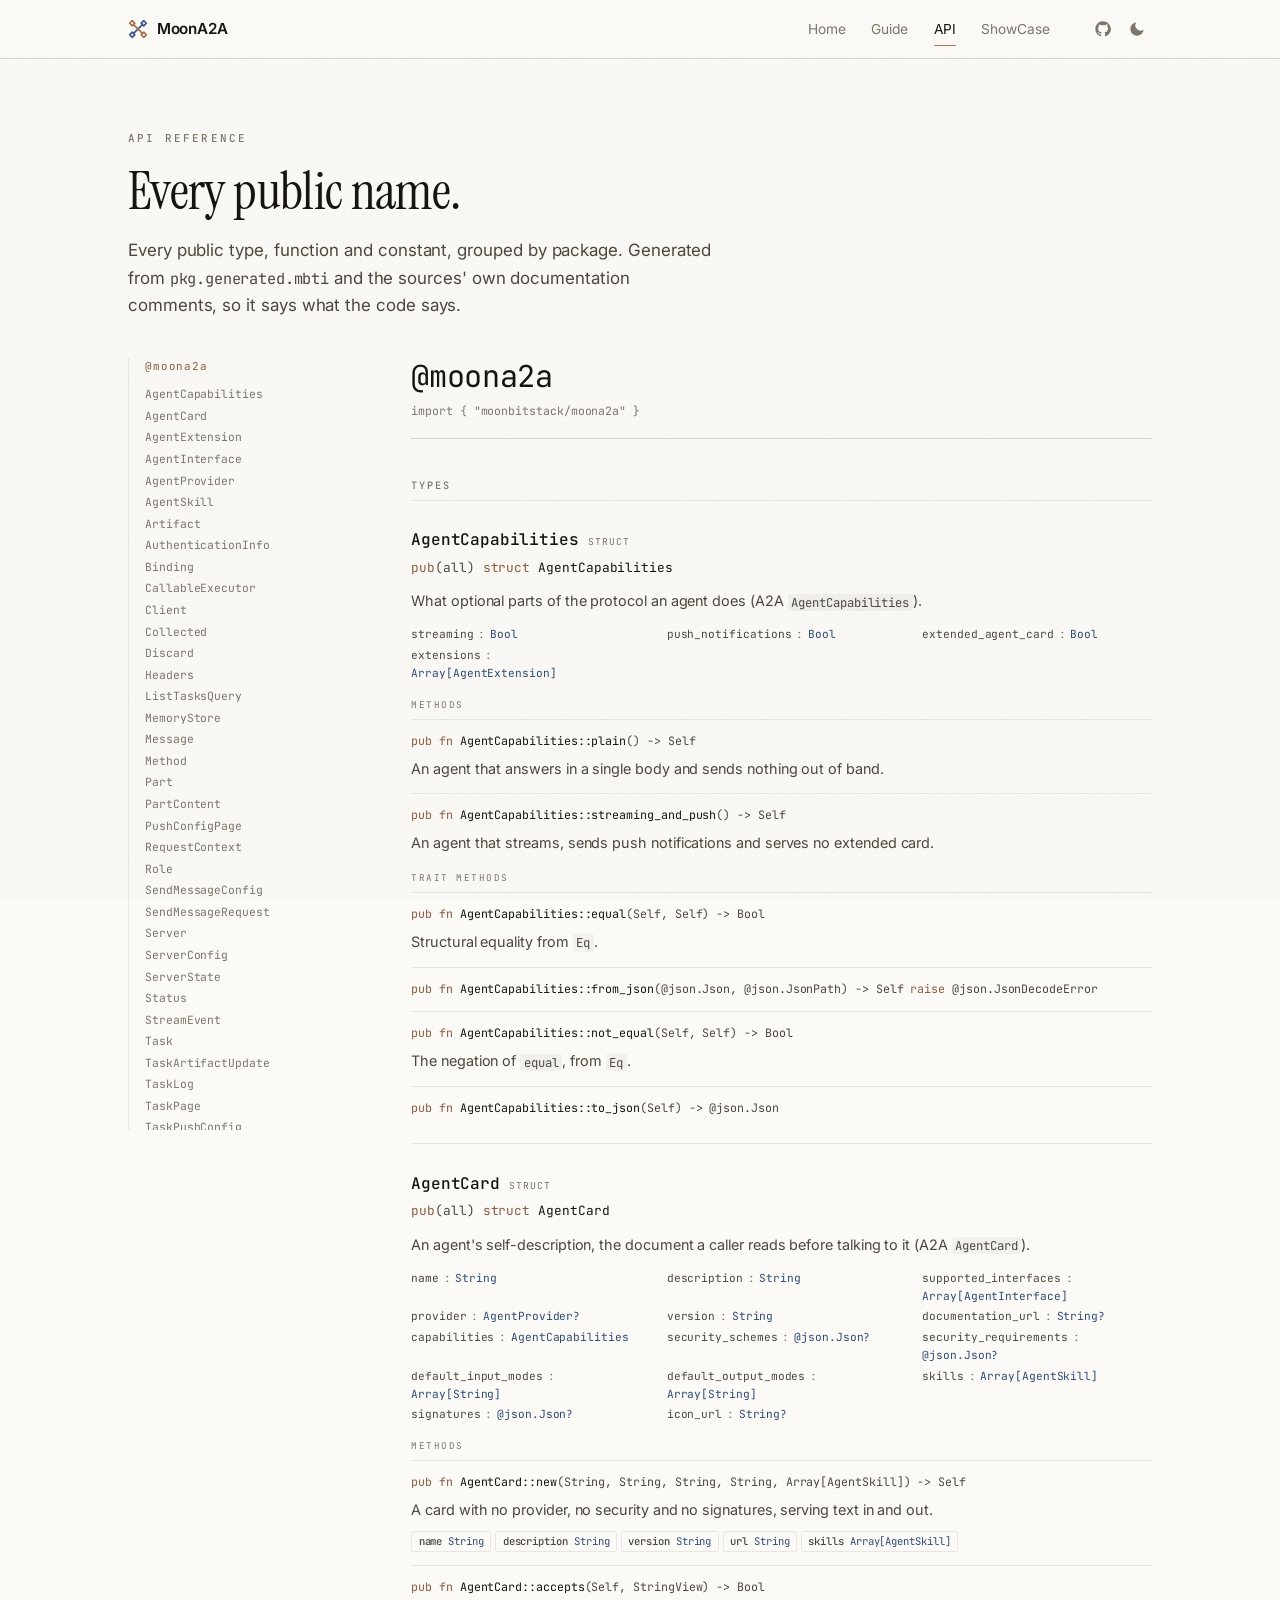
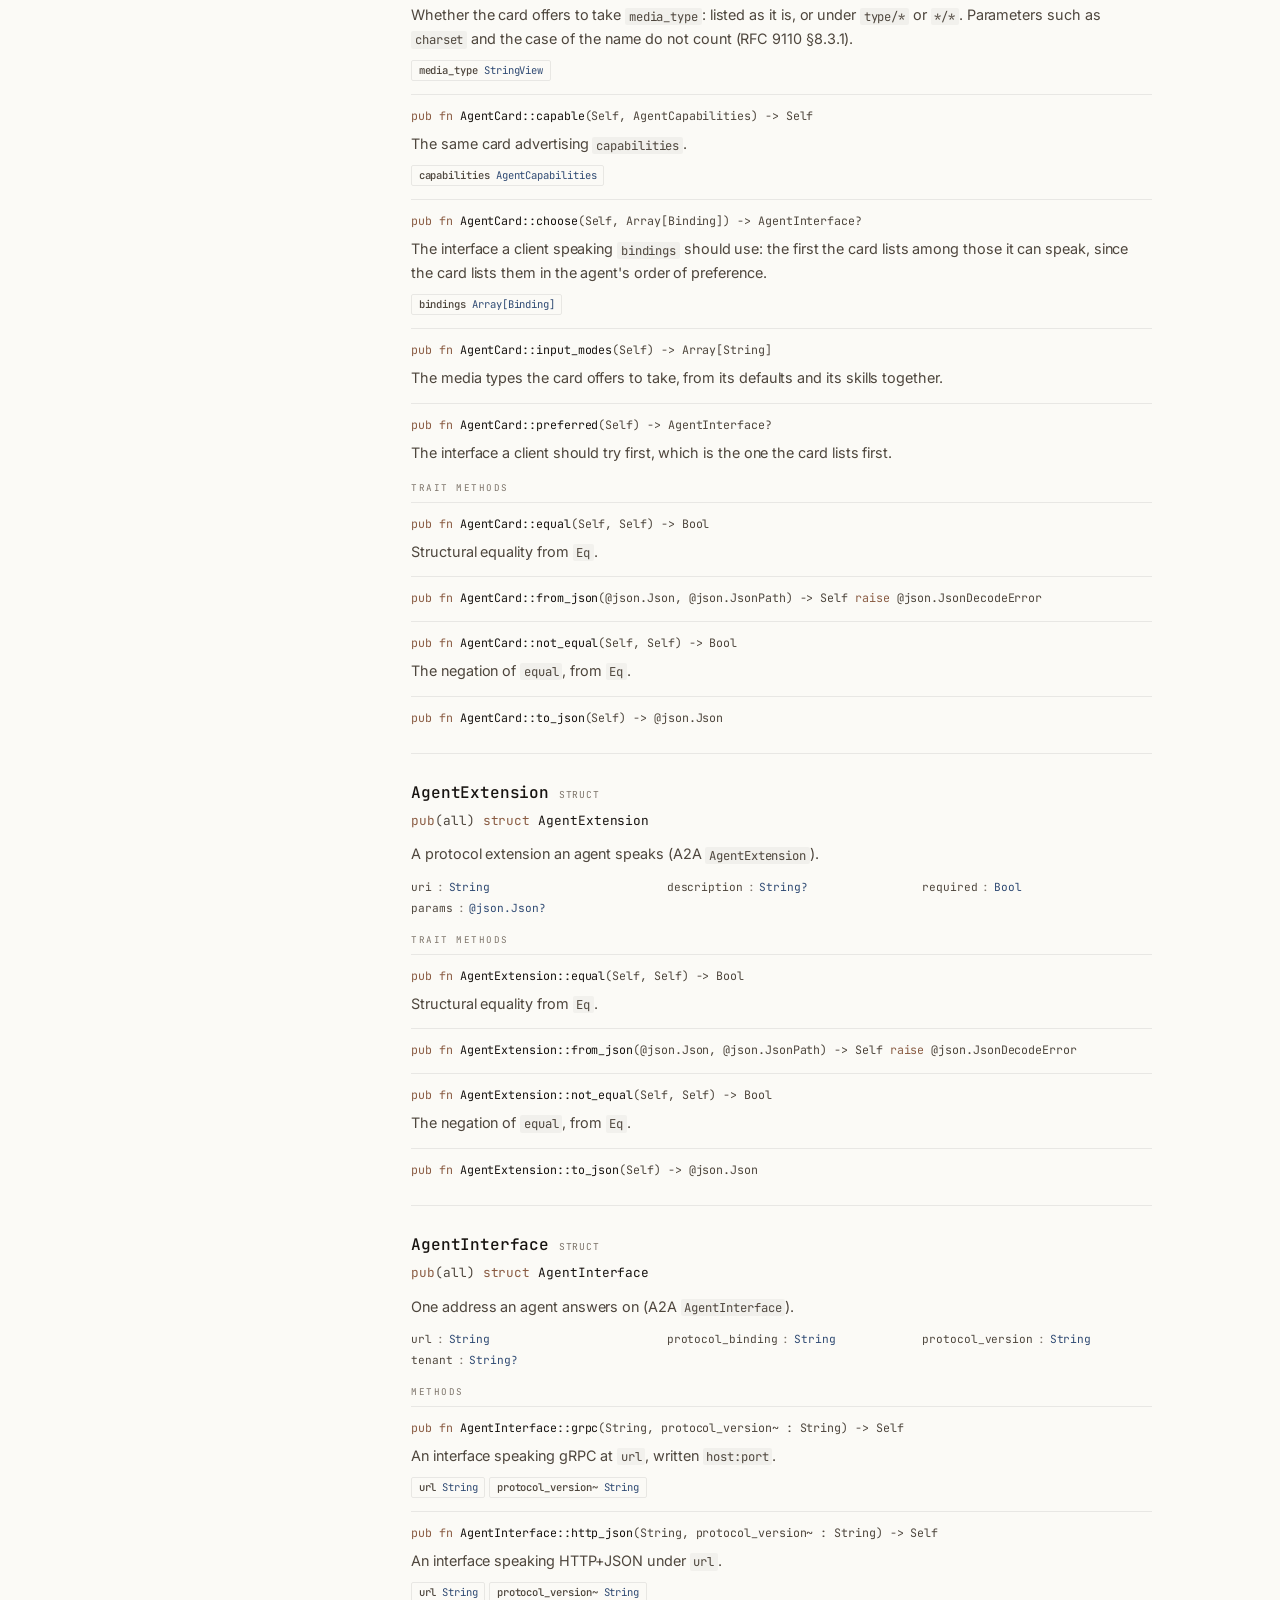
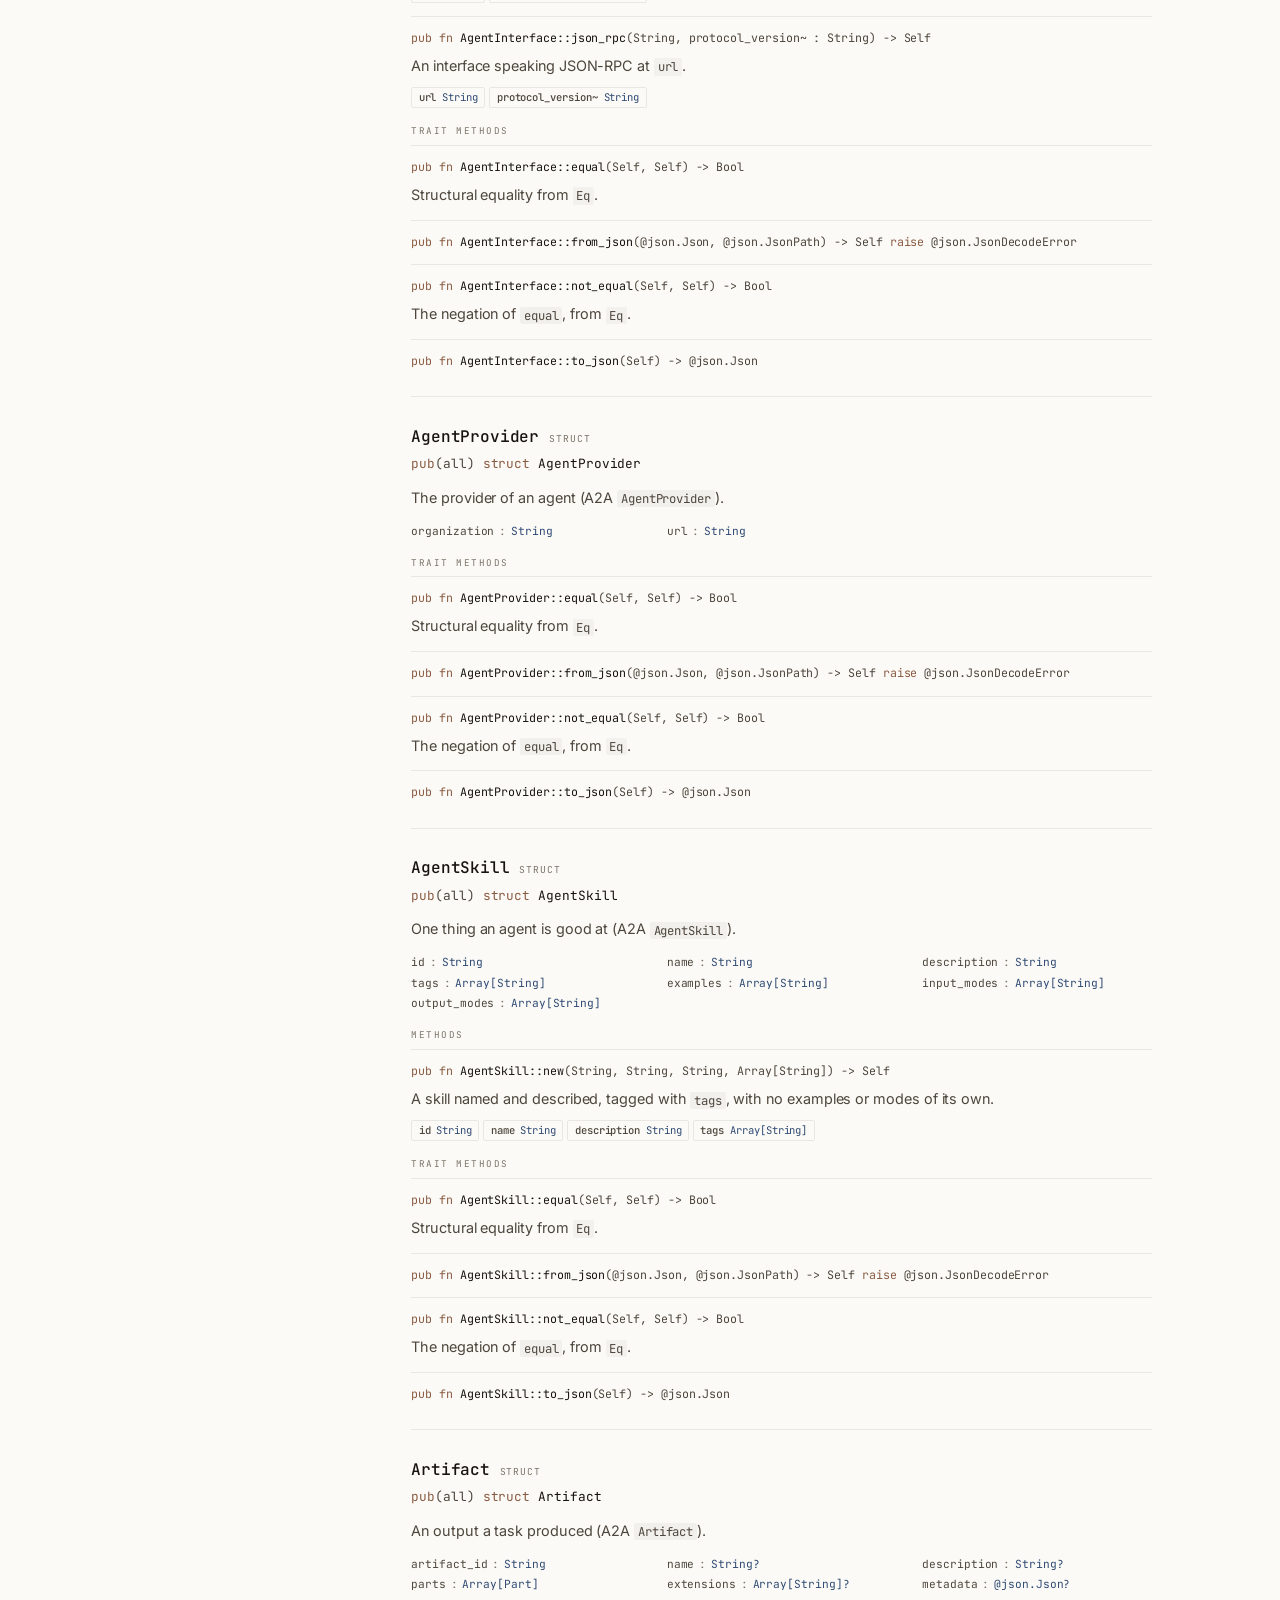
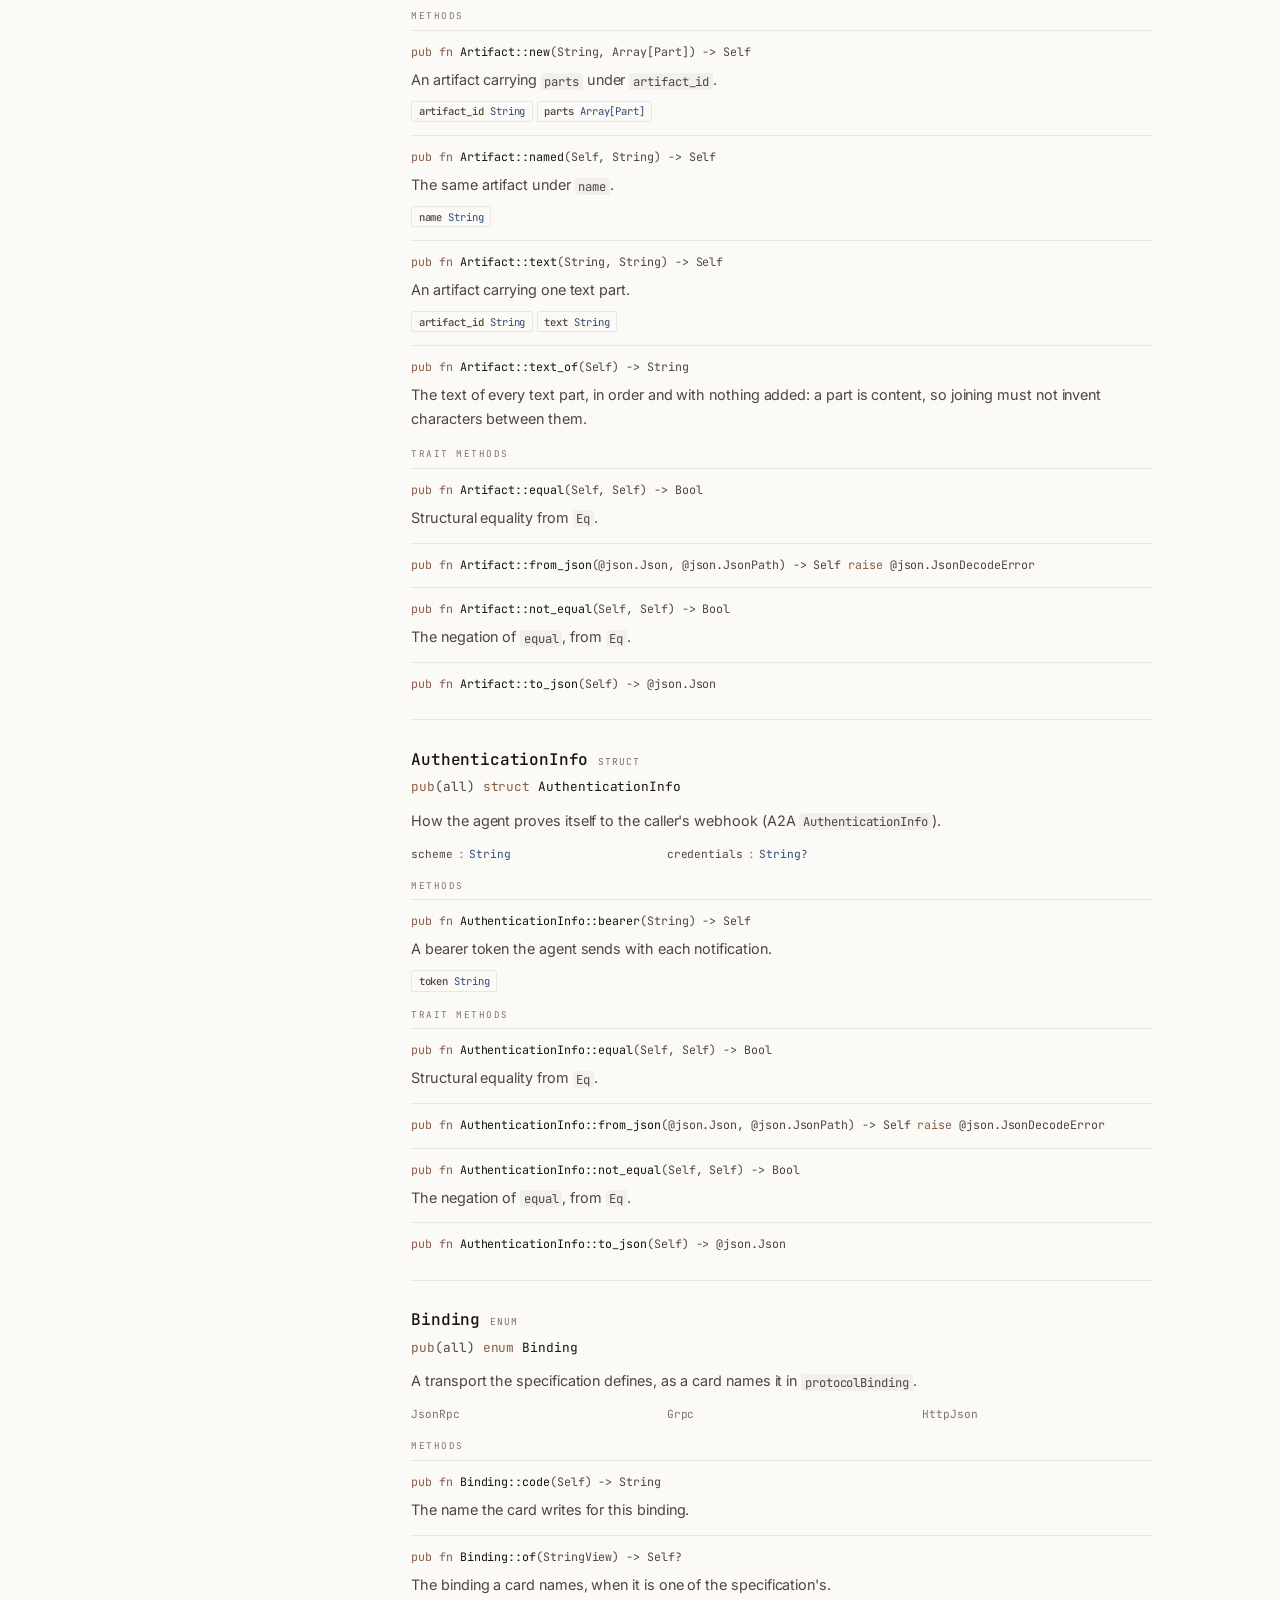
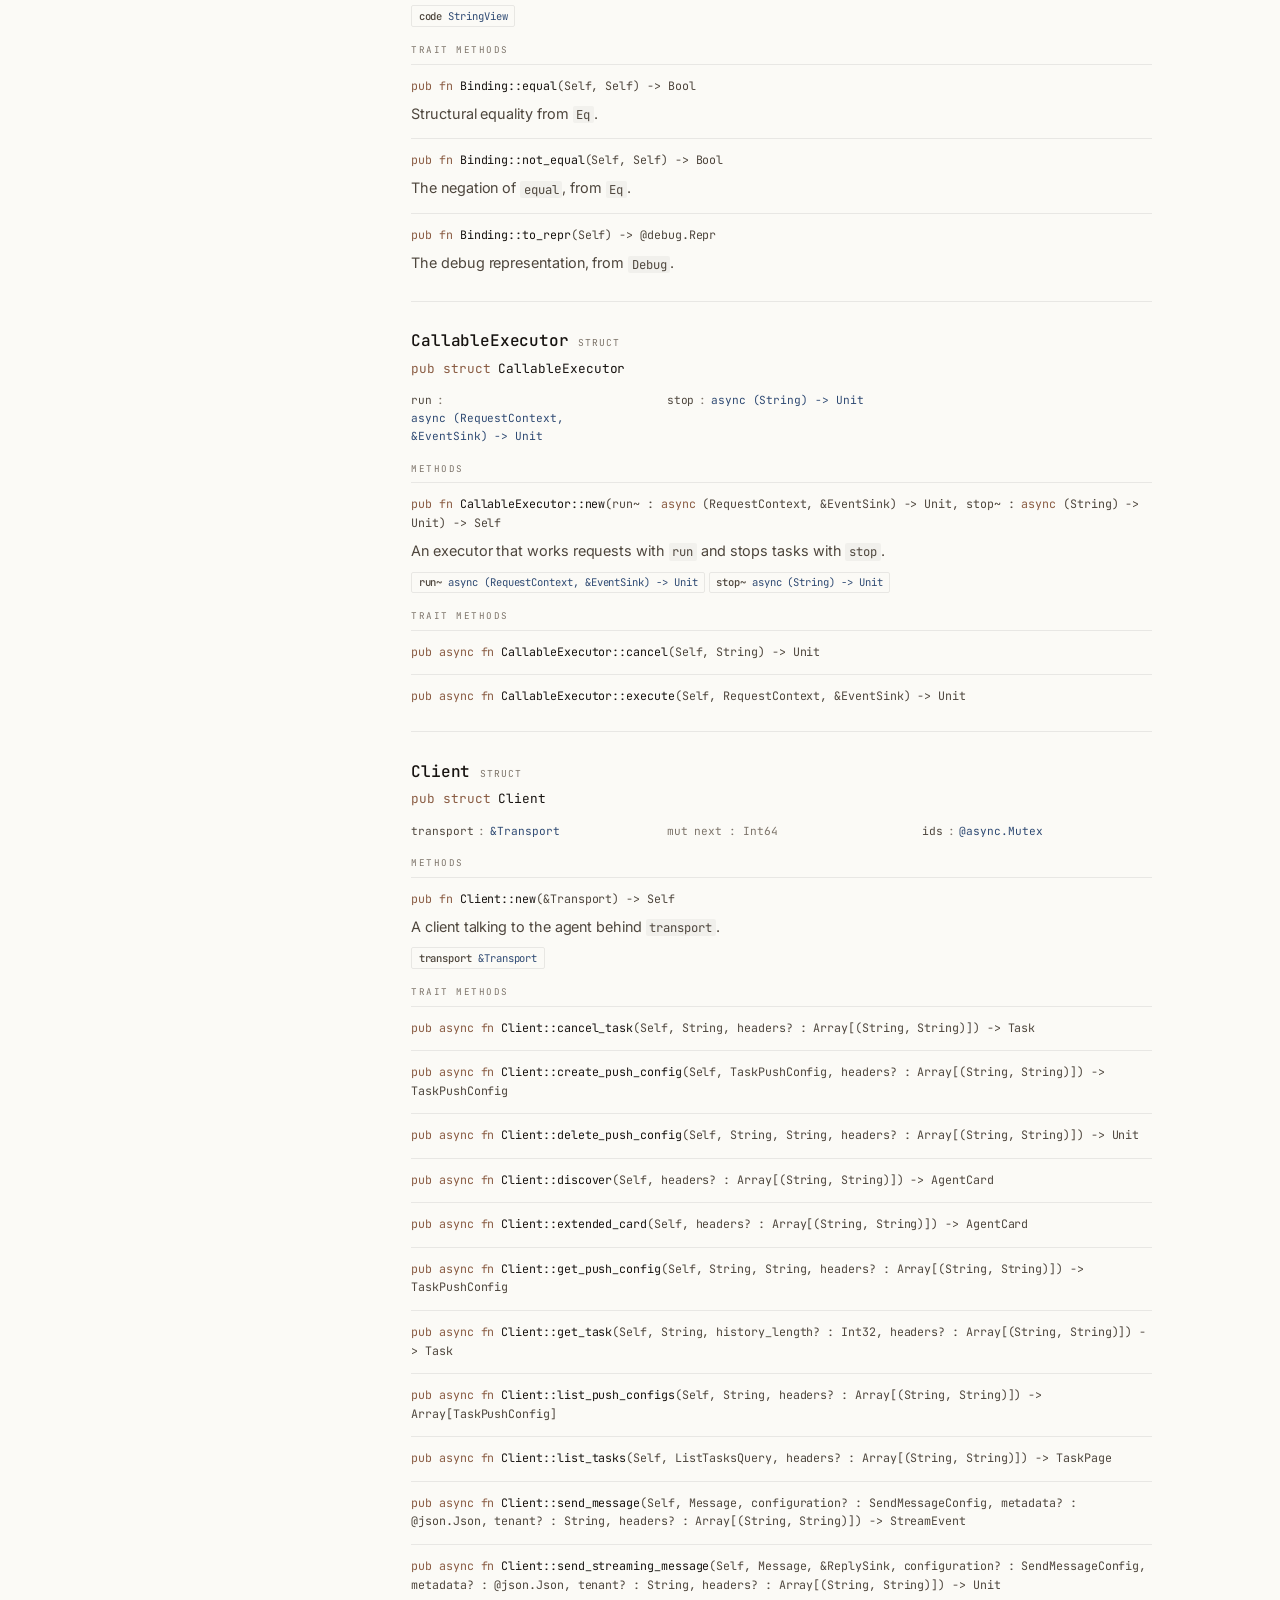
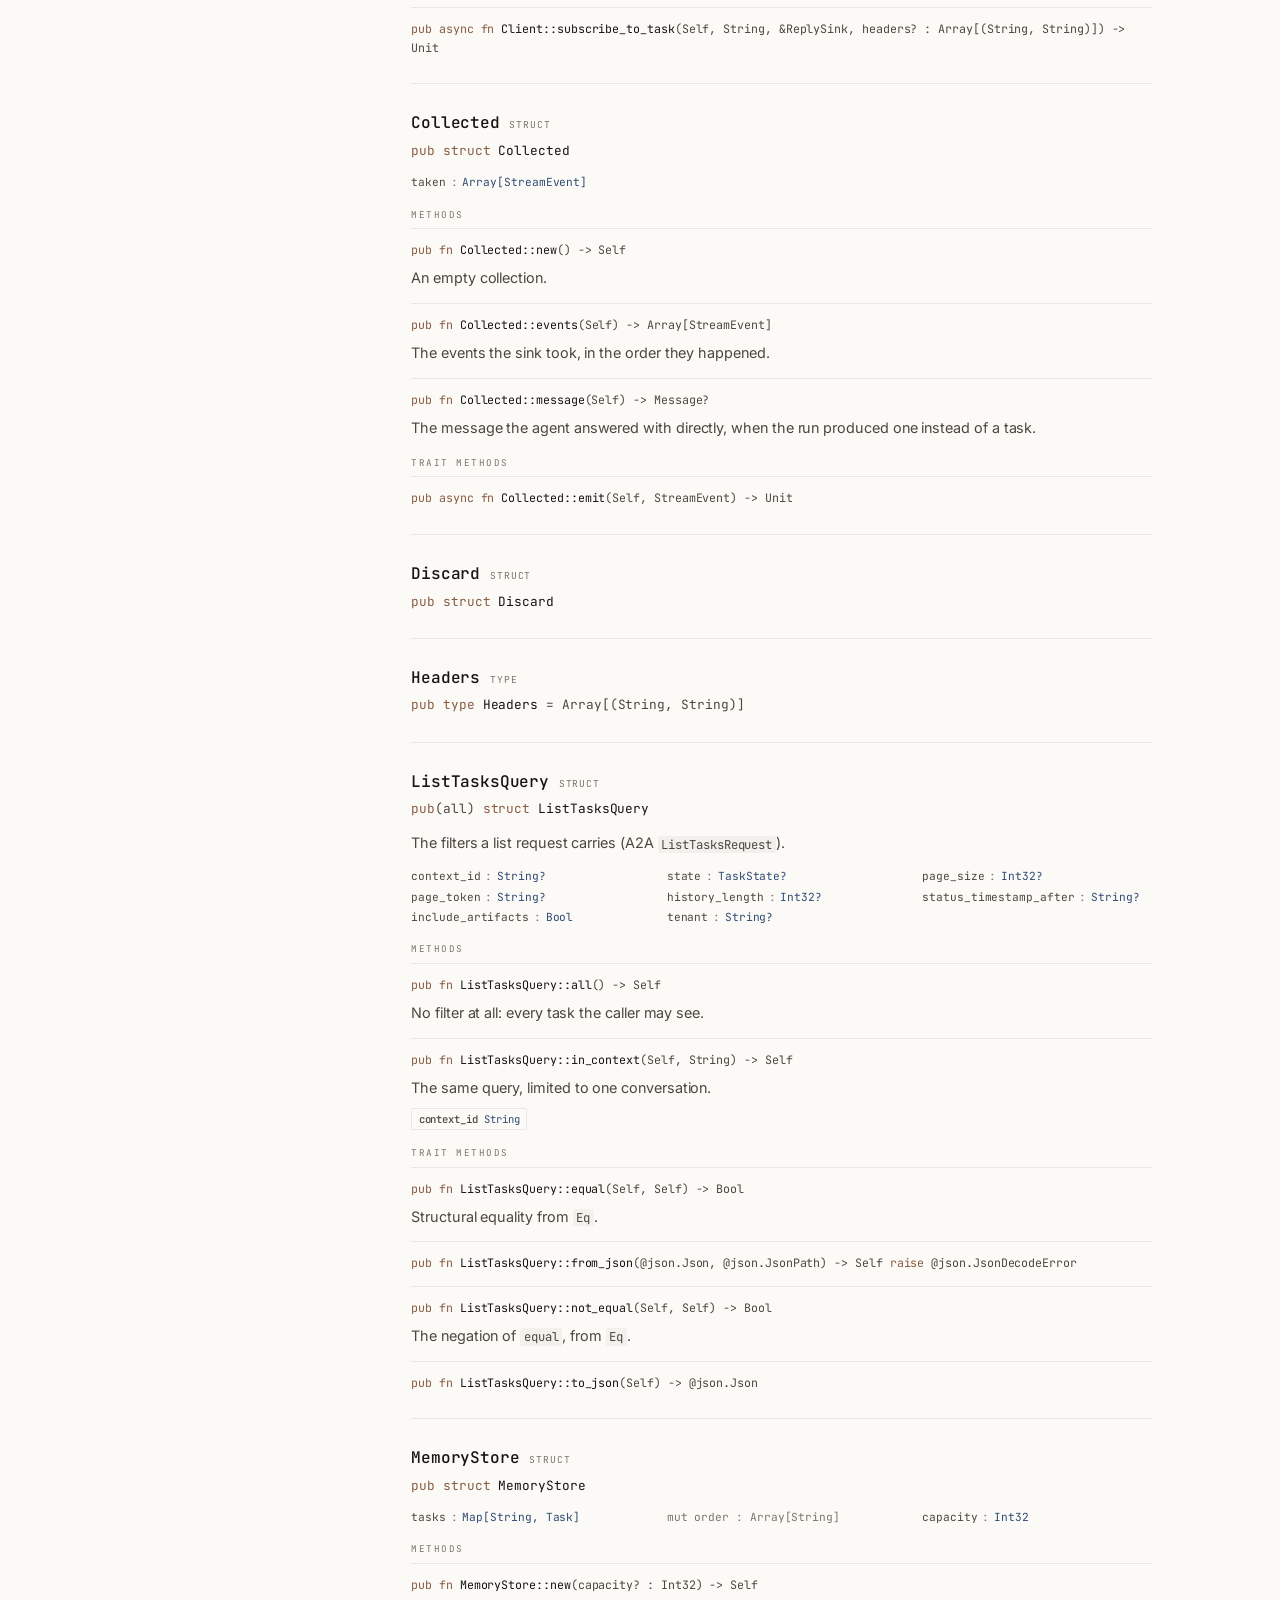
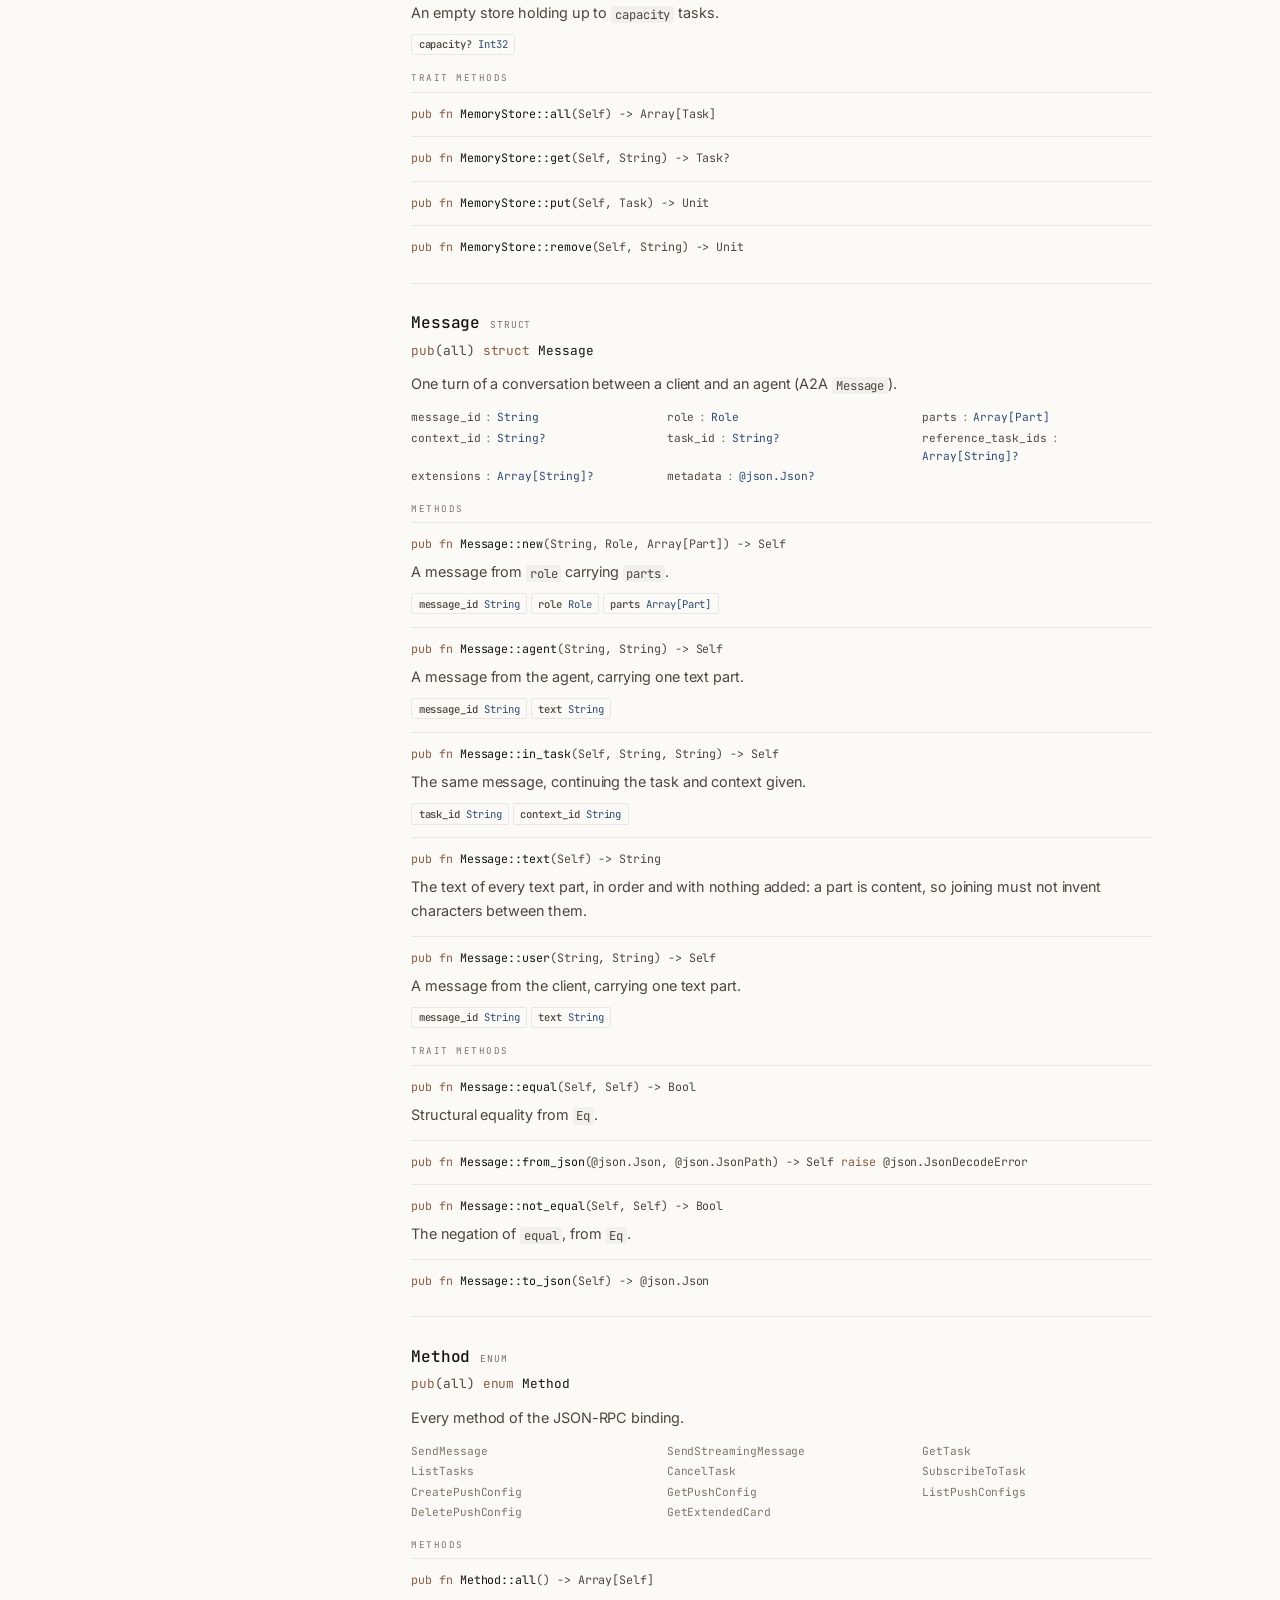
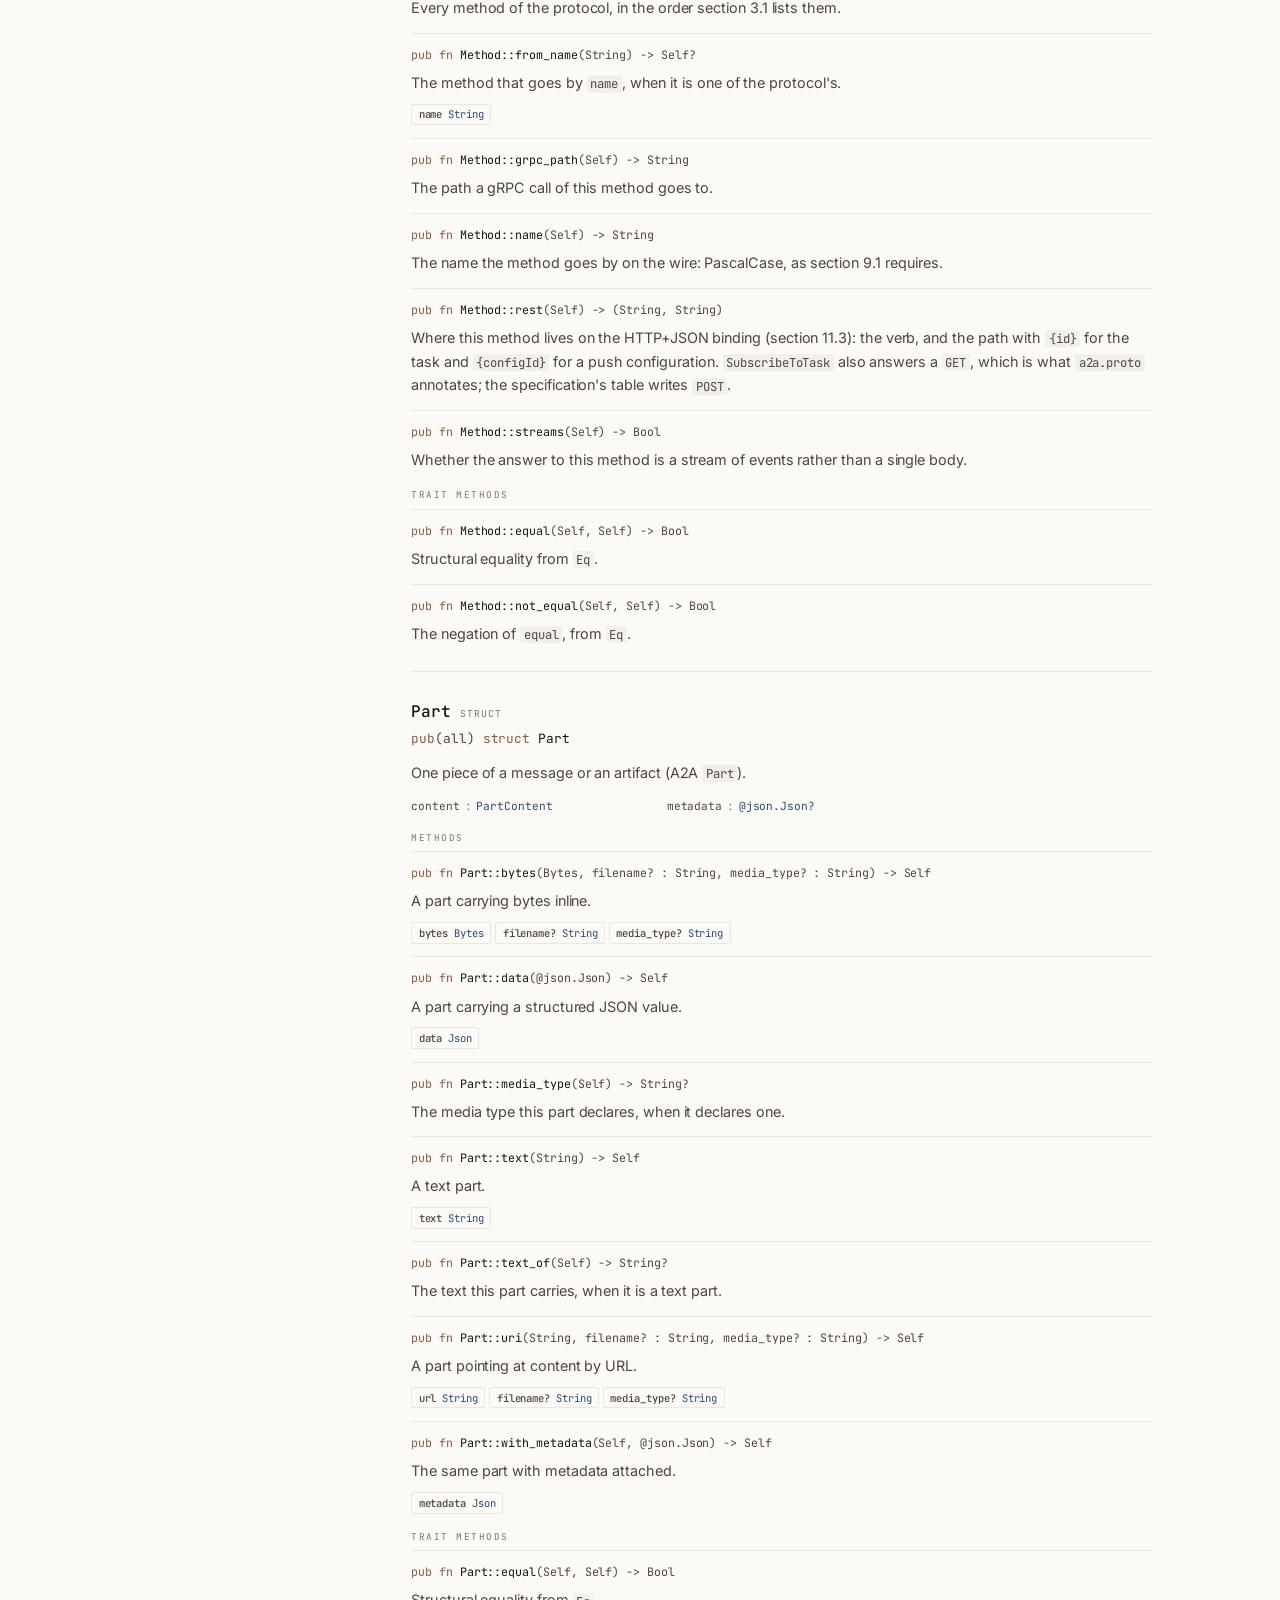
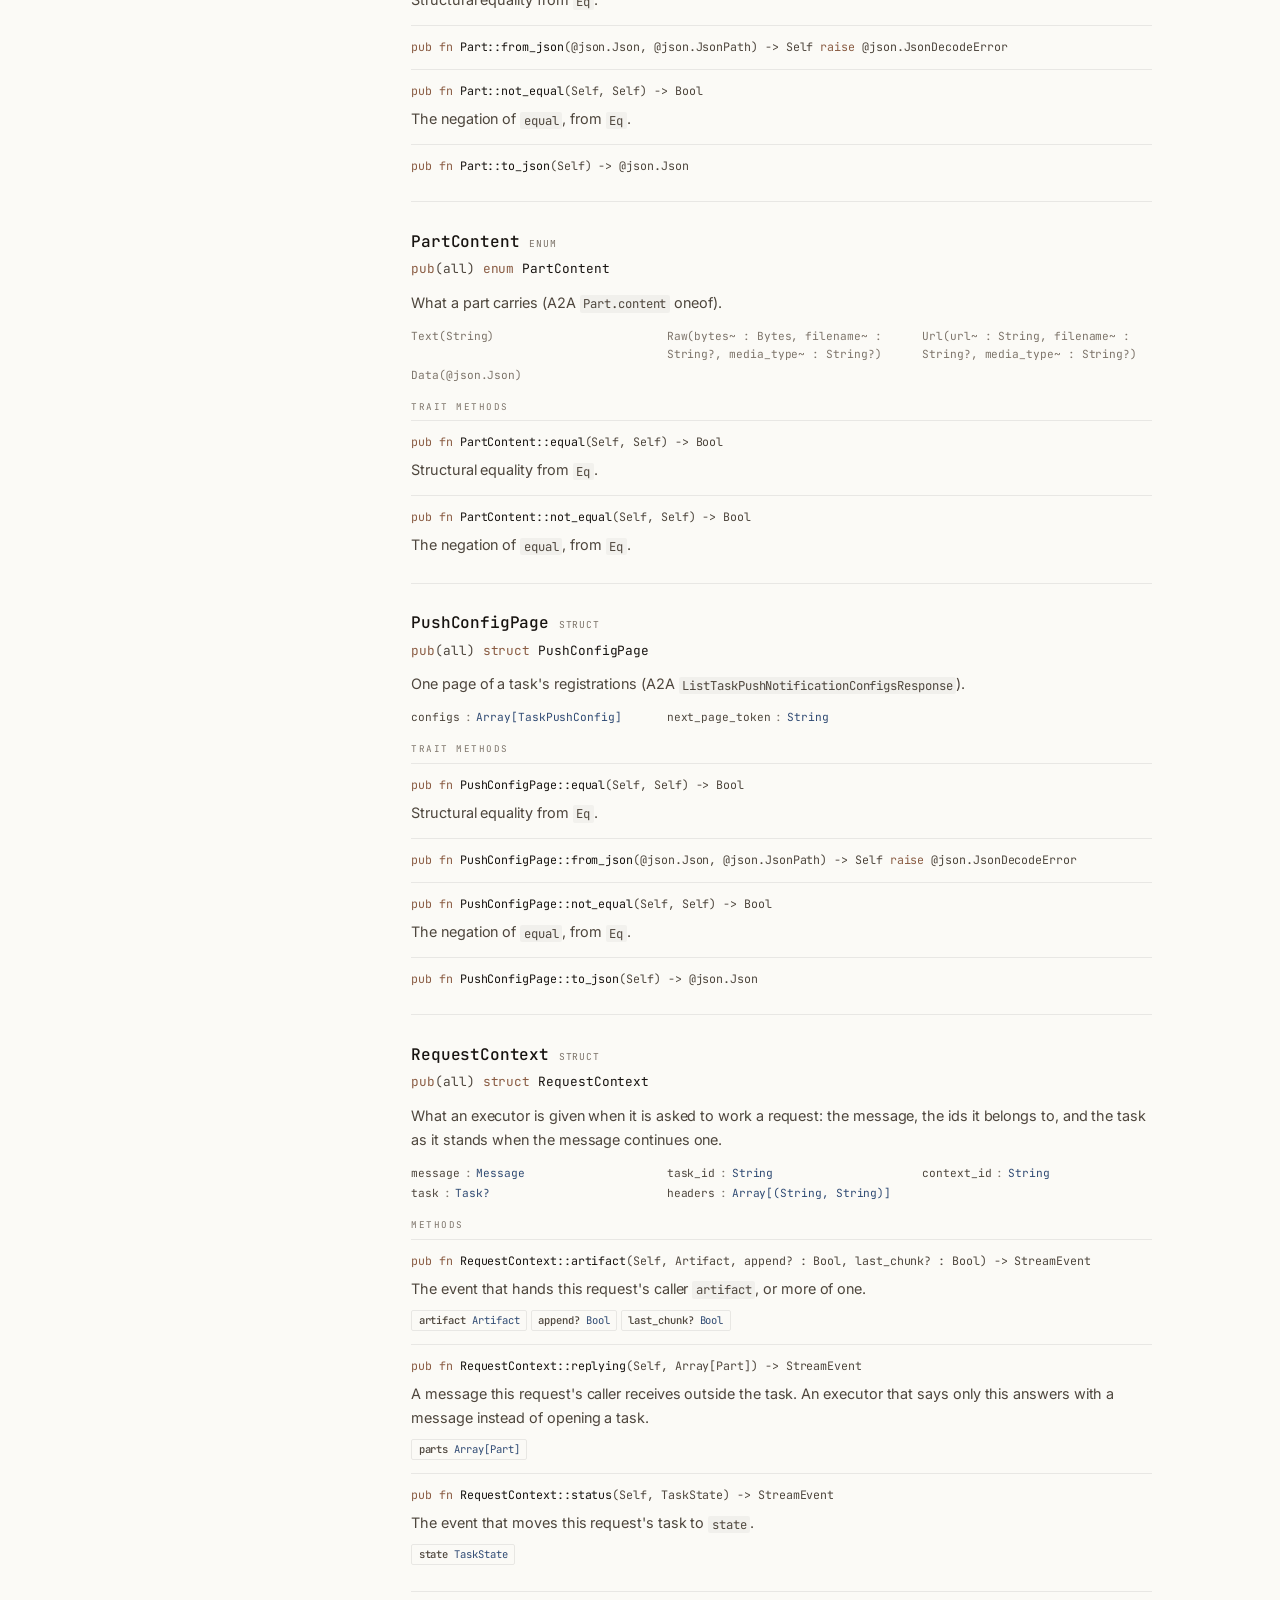
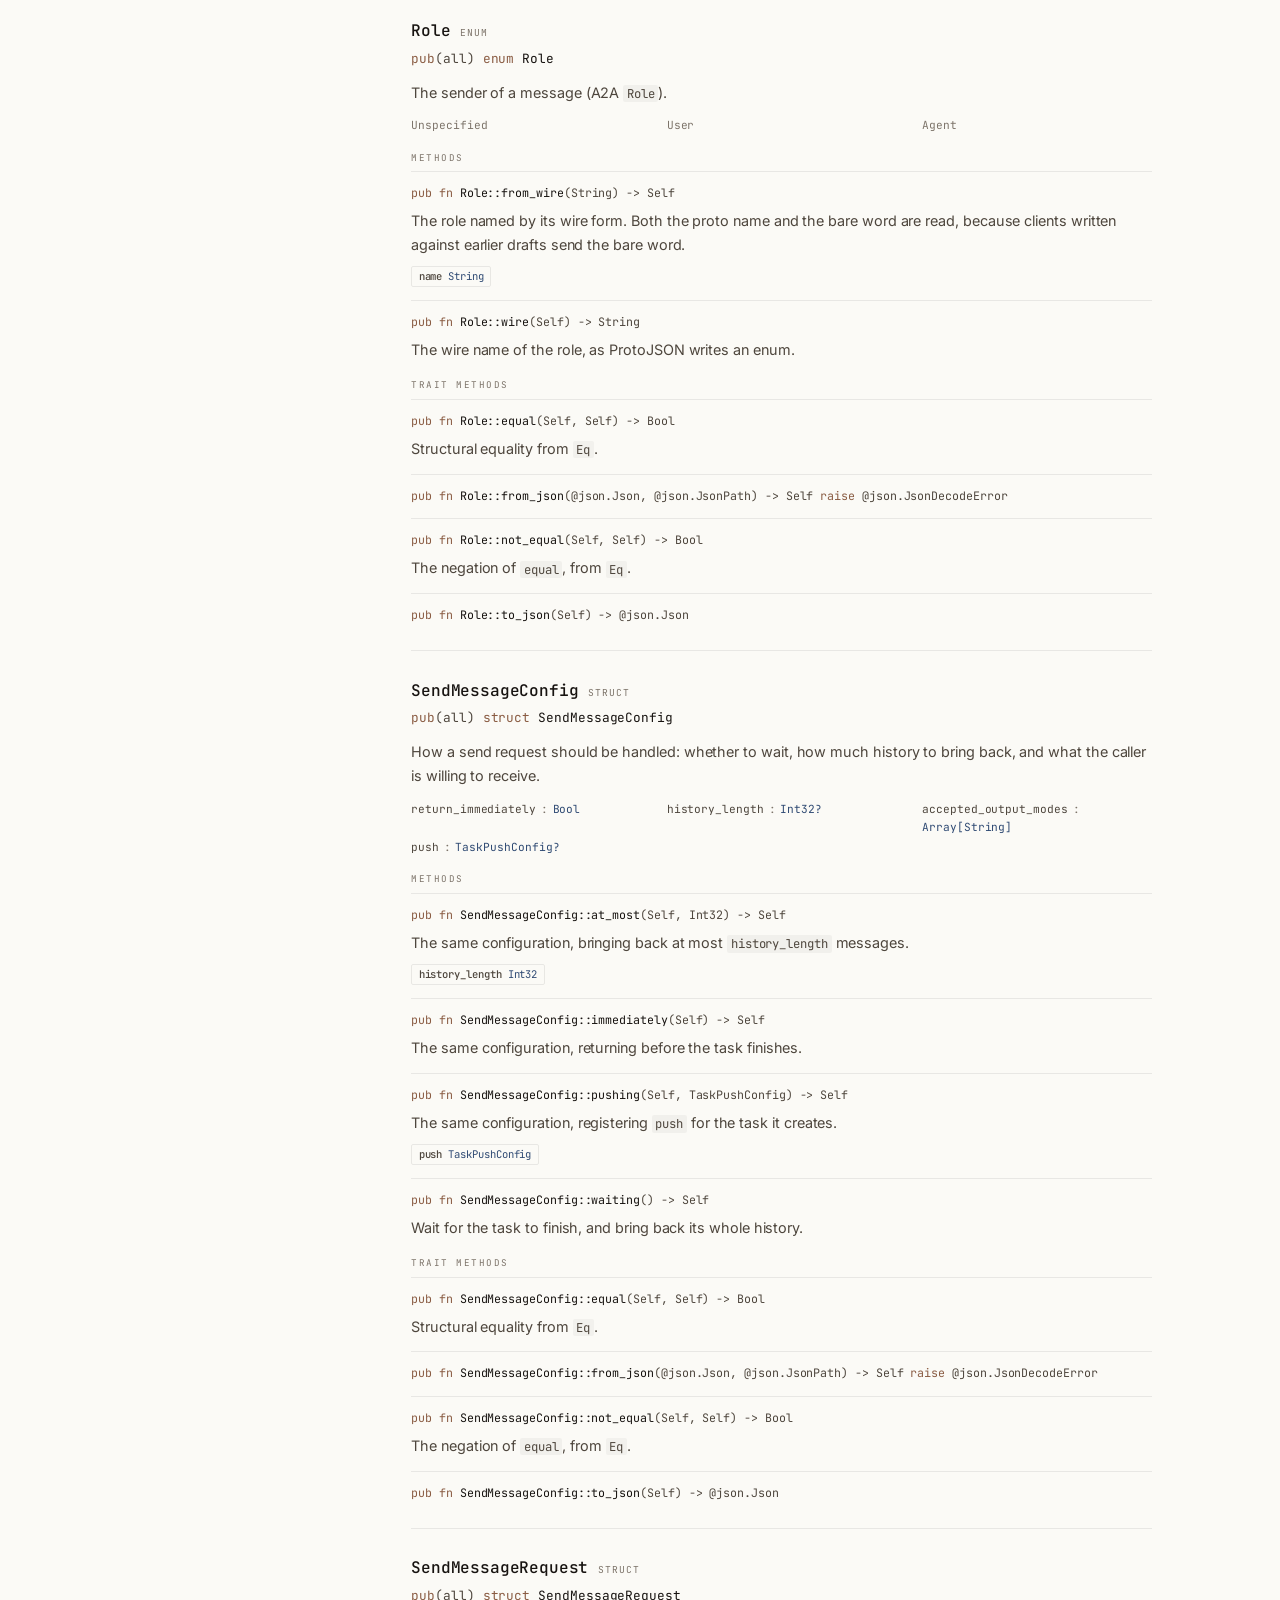
==== commit 1aa5912e: "fix(moona2a): media types match by family and without parameters, the conformance agent refuses what" ====
--- a/docs/api.html
+++ b/docs/api.html
@@ -181,6 +181,11 @@
 <div class="doc"><p>A card with no provider, no security and no signatures, serving text in and out.</p></div>
 <div class="params"><span class="p"><b>name</b> <span class="pt">String</span></span><span class="p"><b>description</b> <span class="pt">String</span></span><span class="p"><b>version</b> <span class="pt">String</span></span><span class="p"><b>url</b> <span class="pt">String</span></span><span class="p"><b>skills</b> <span class="pt">Array[AgentSkill]</span></span></div>
 </article>
+<article class="api-item" id="m-moona2a-AgentCard-accepts">
+<div class="sig"><span class="kw">pub</span> <span class="kw">fn</span> <span class="name">AgentCard::accepts</span>(Self, StringView) -&gt; Bool</div>
+<div class="doc"><p>Whether the card offers to take <code>media_type</code>: listed as it is, or under <code>type/*</code> or <code>*/*</code>. Parameters such as <code>charset</code> and the case of the name do not count (RFC 9110 §8.3.1).</p></div>
+<div class="params"><span class="p"><b>media_type</b> <span class="pt">StringView</span></span></div>
+</article>
 <article class="api-item" id="m-moona2a-AgentCard-capable">
 <div class="sig"><span class="kw">pub</span> <span class="kw">fn</span> <span class="name">AgentCard::capable</span>(Self, AgentCapabilities) -&gt; Self</div>
 <div class="doc"><p>The same card advertising <code>capabilities</code>.</p></div>
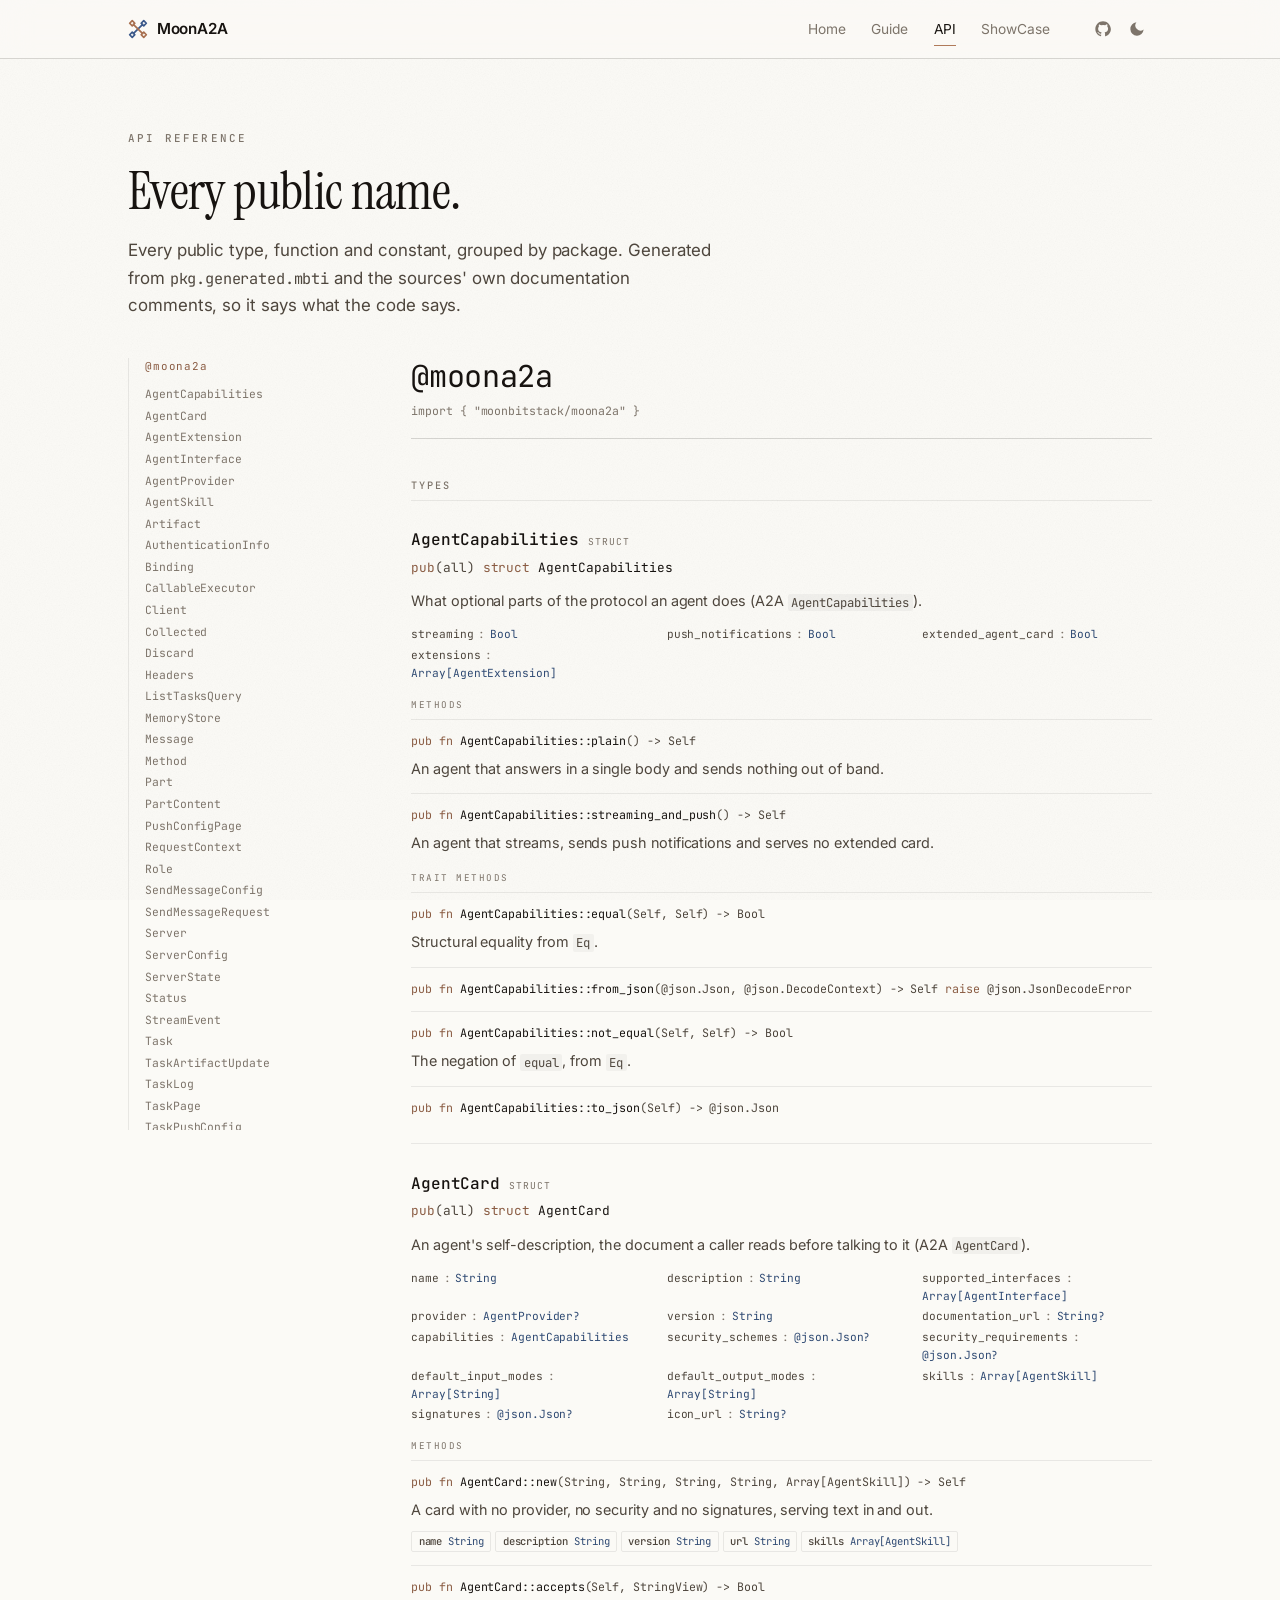
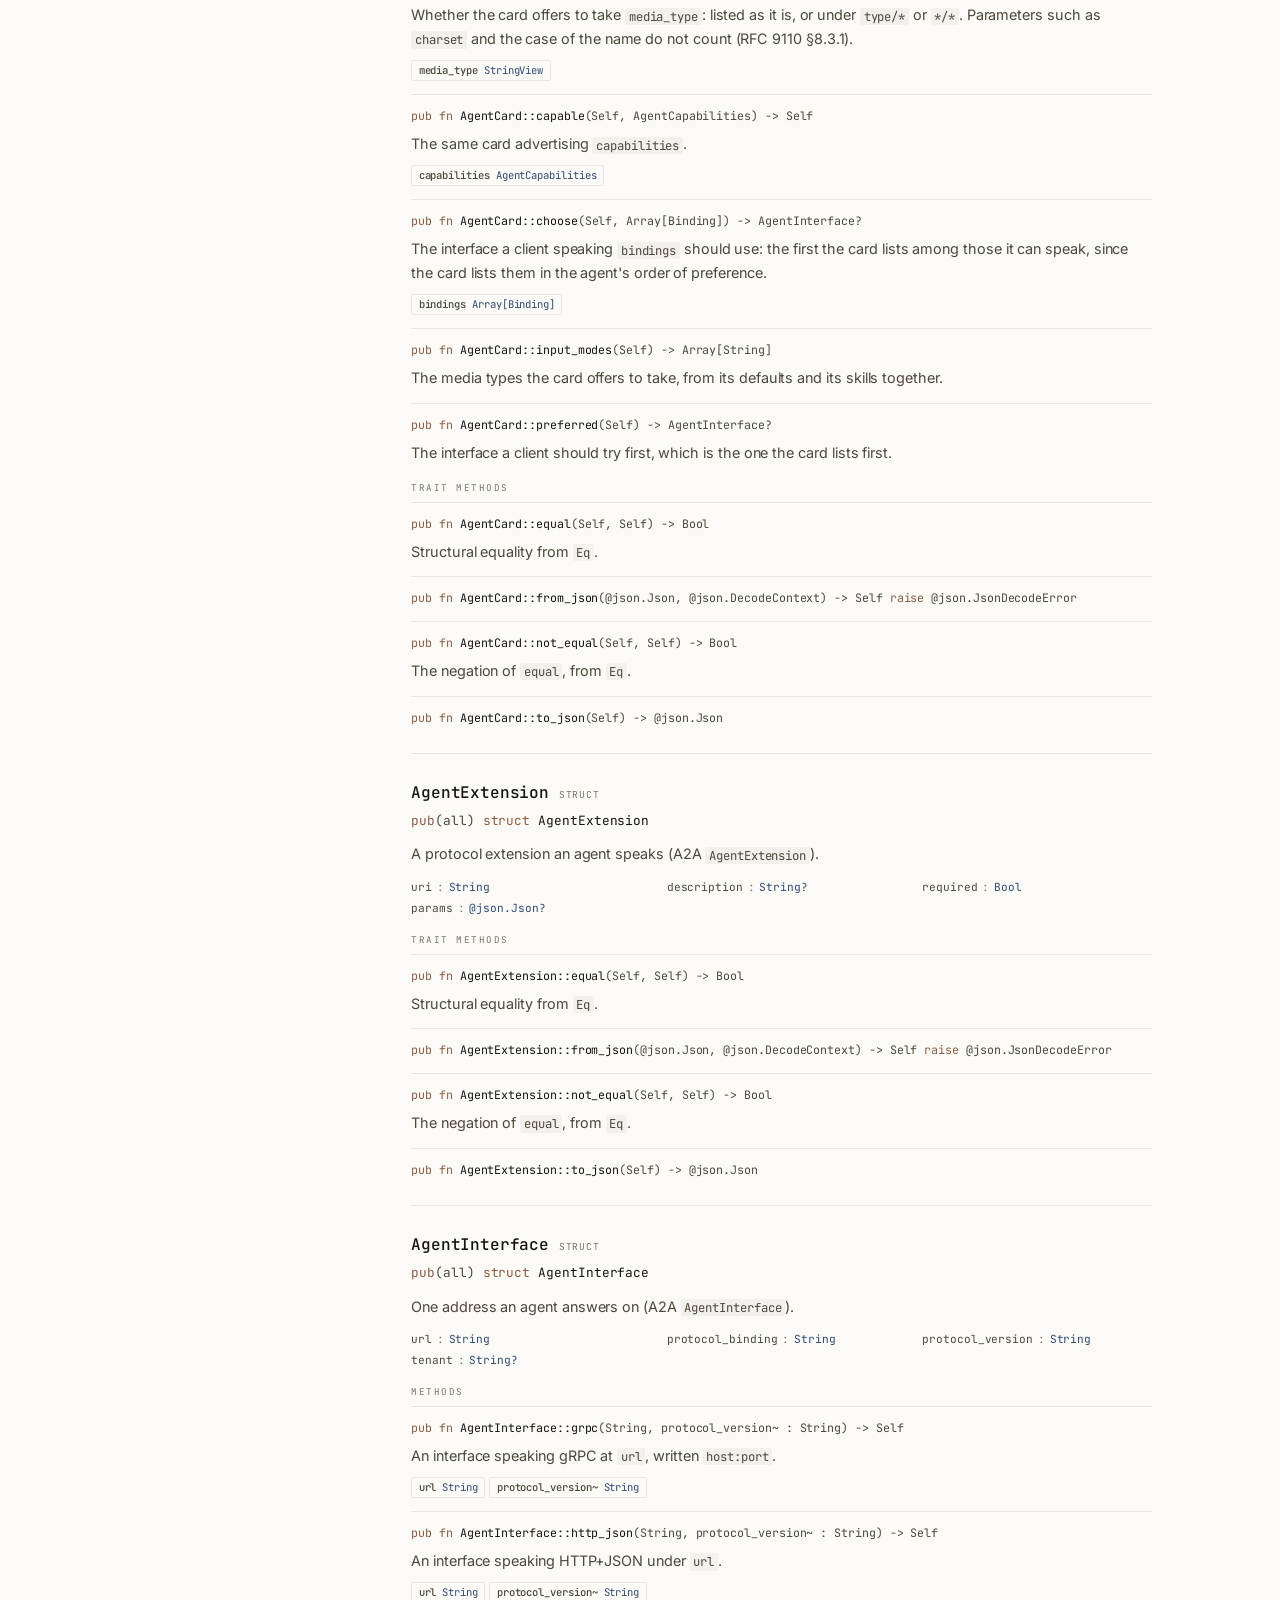
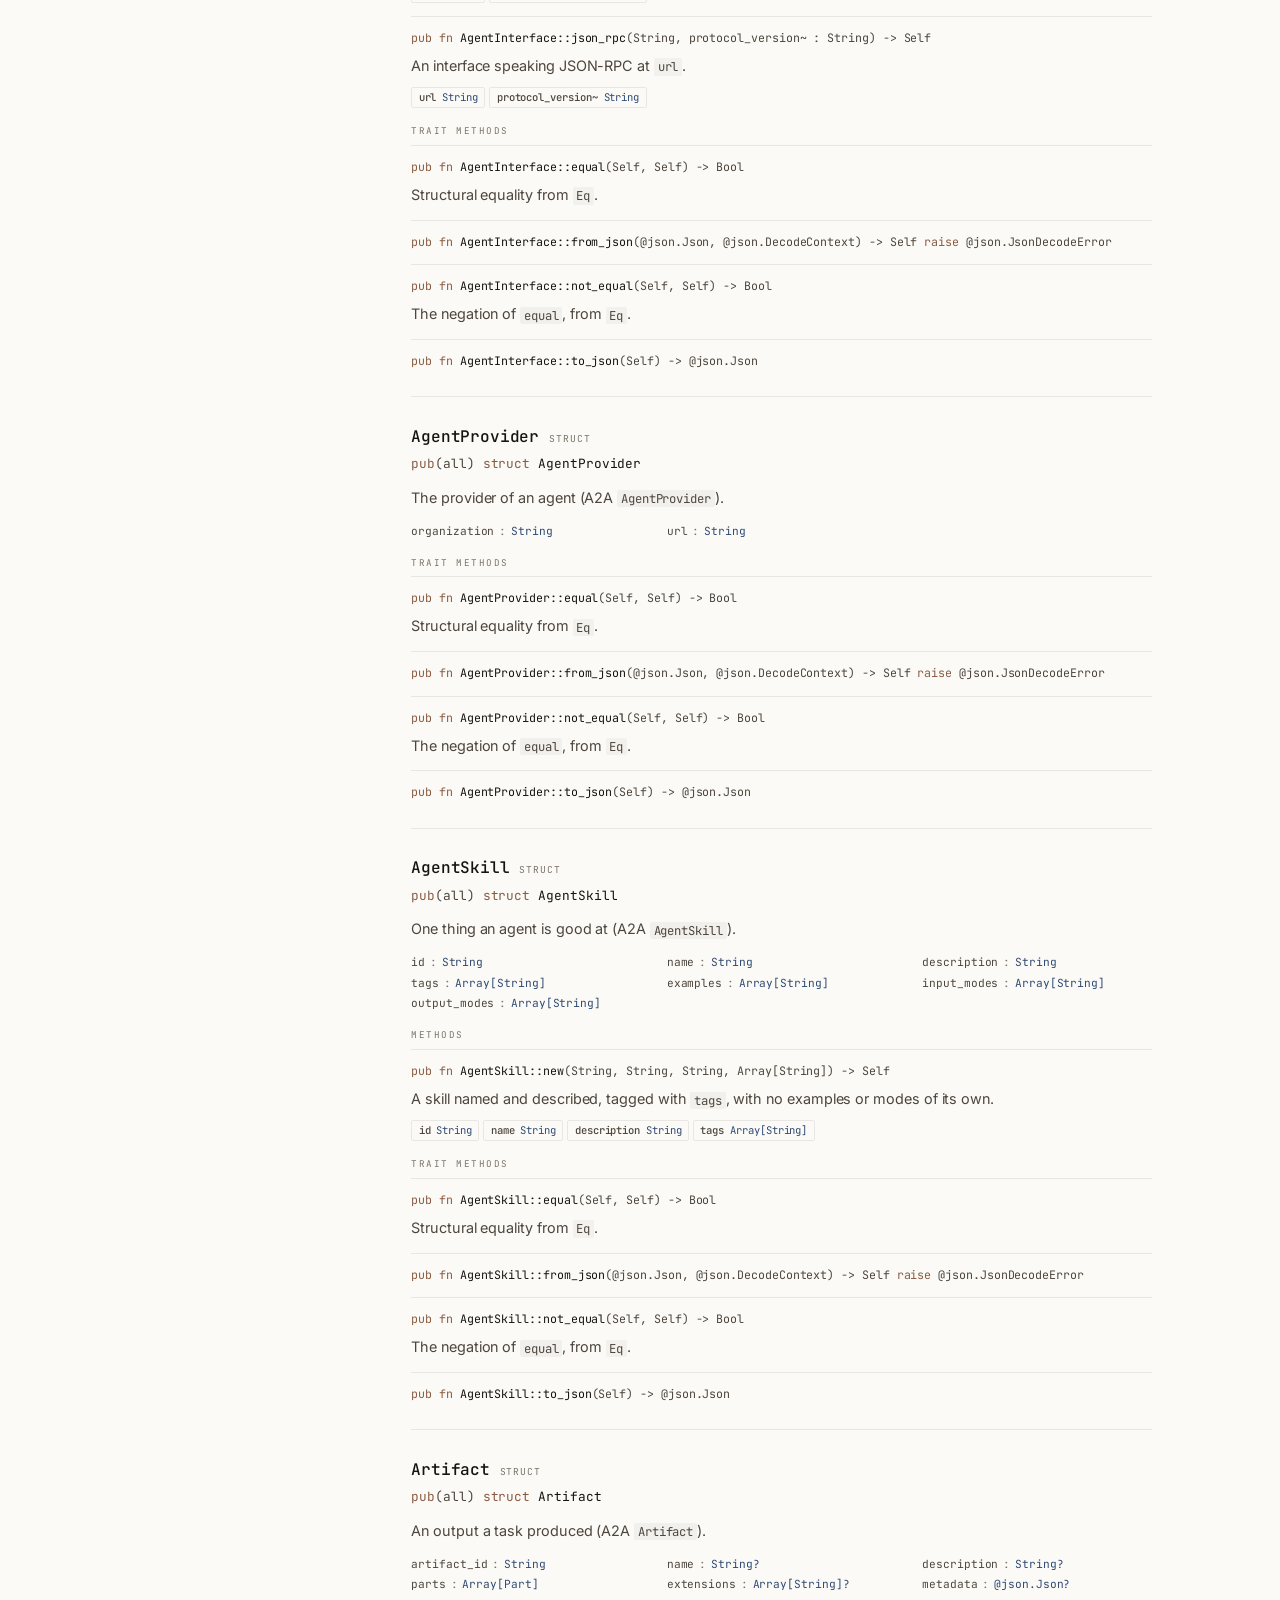
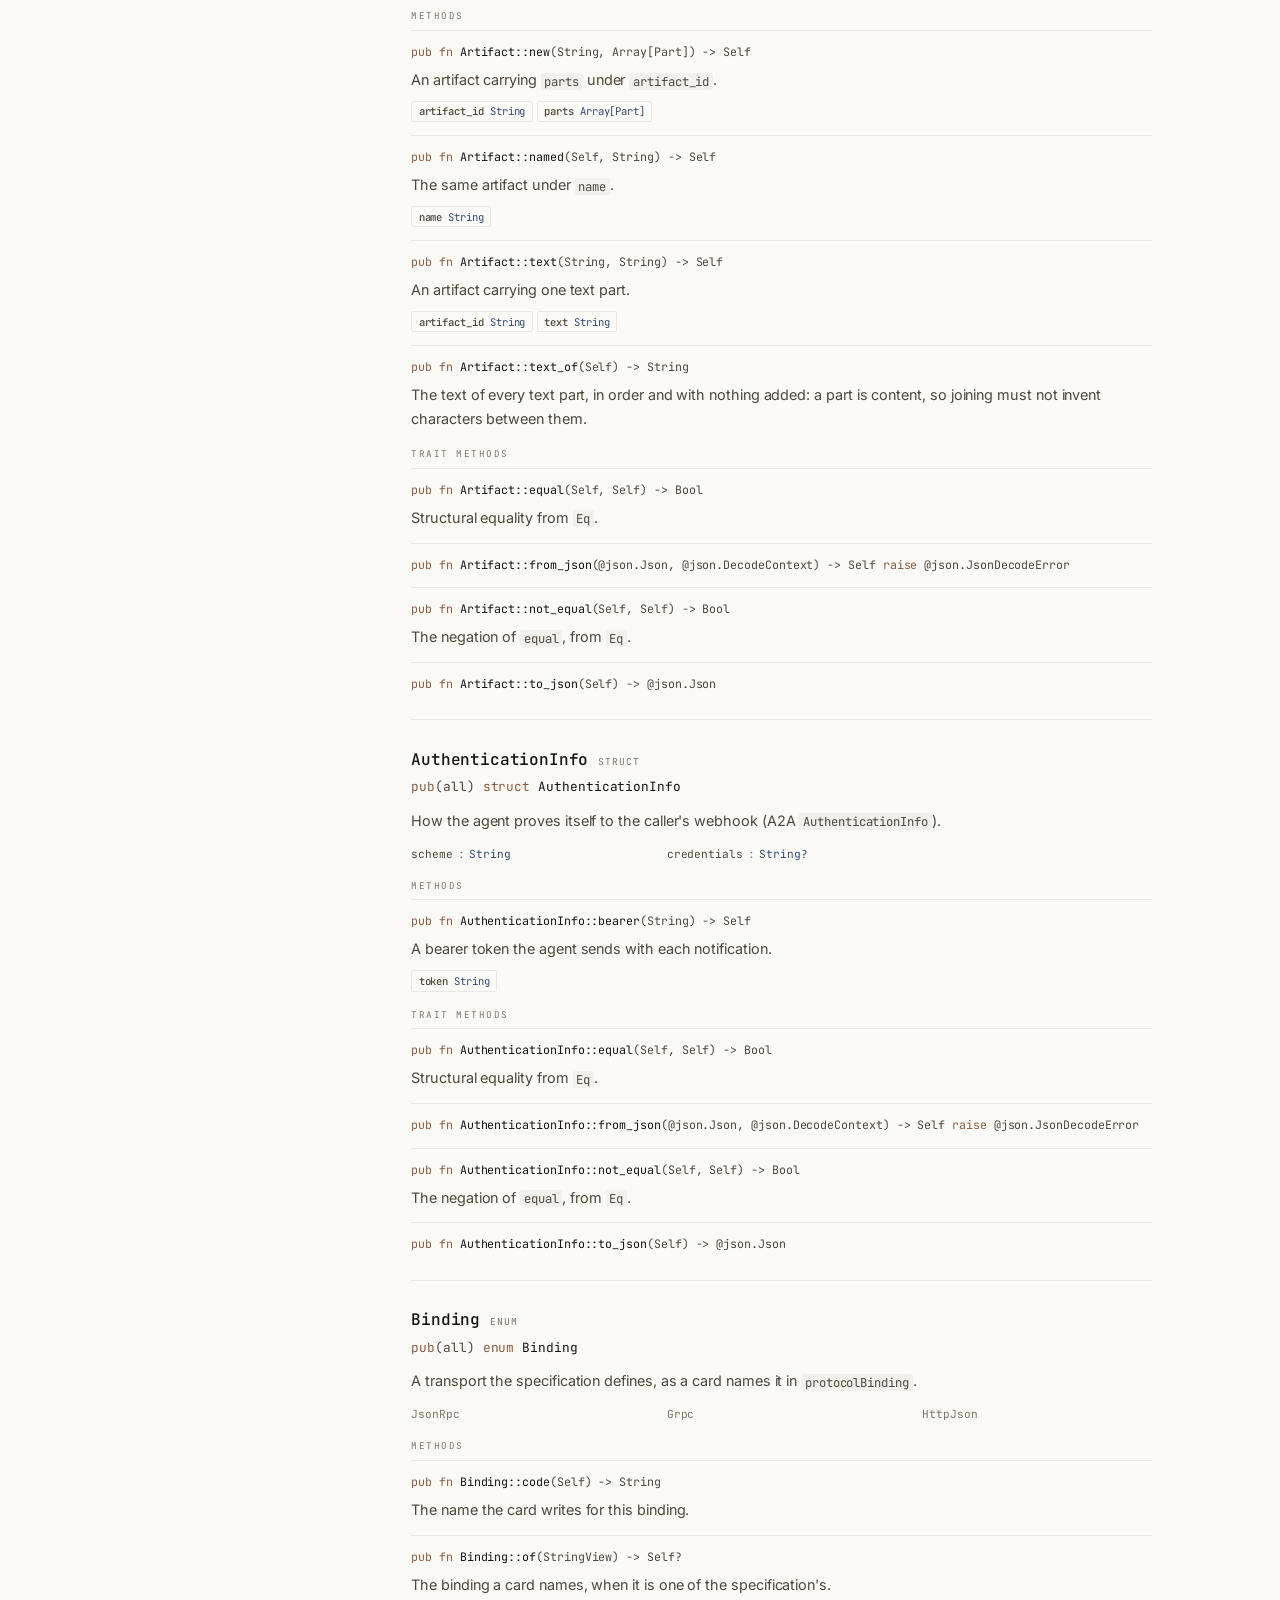
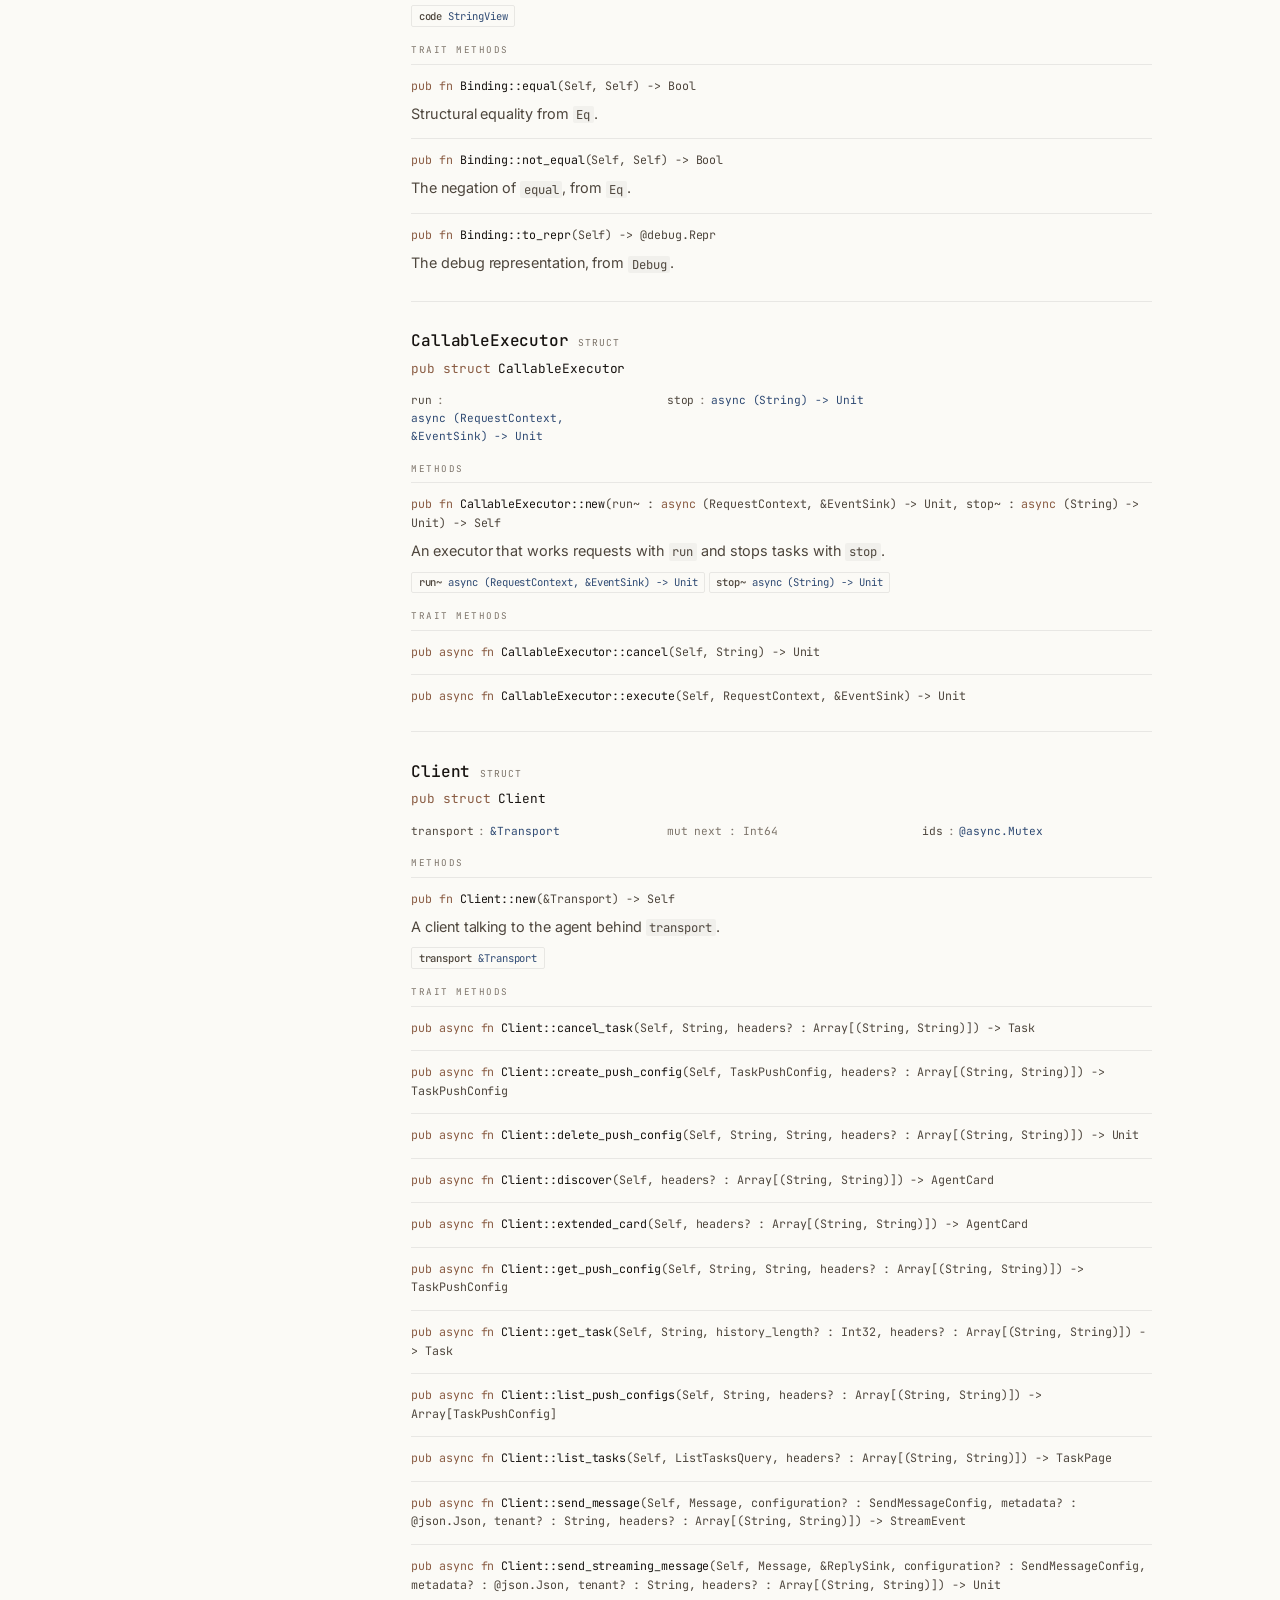
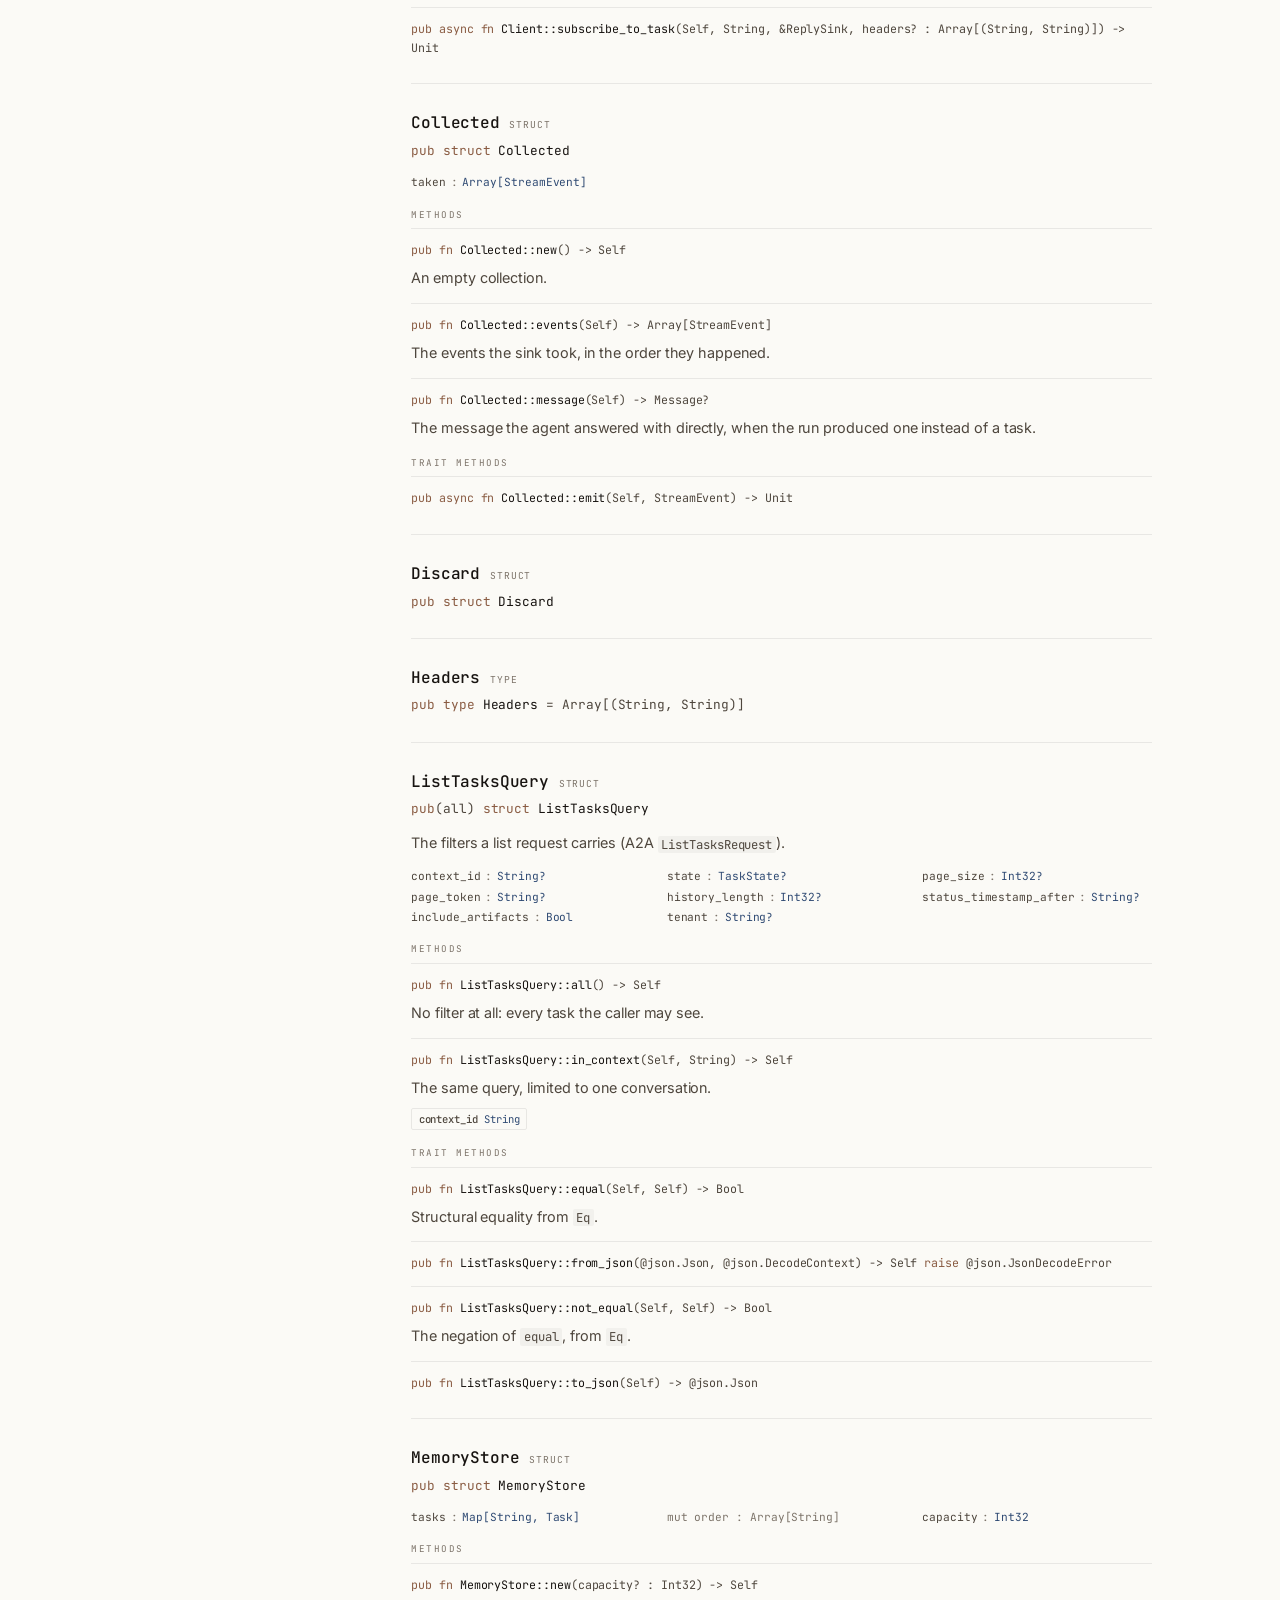
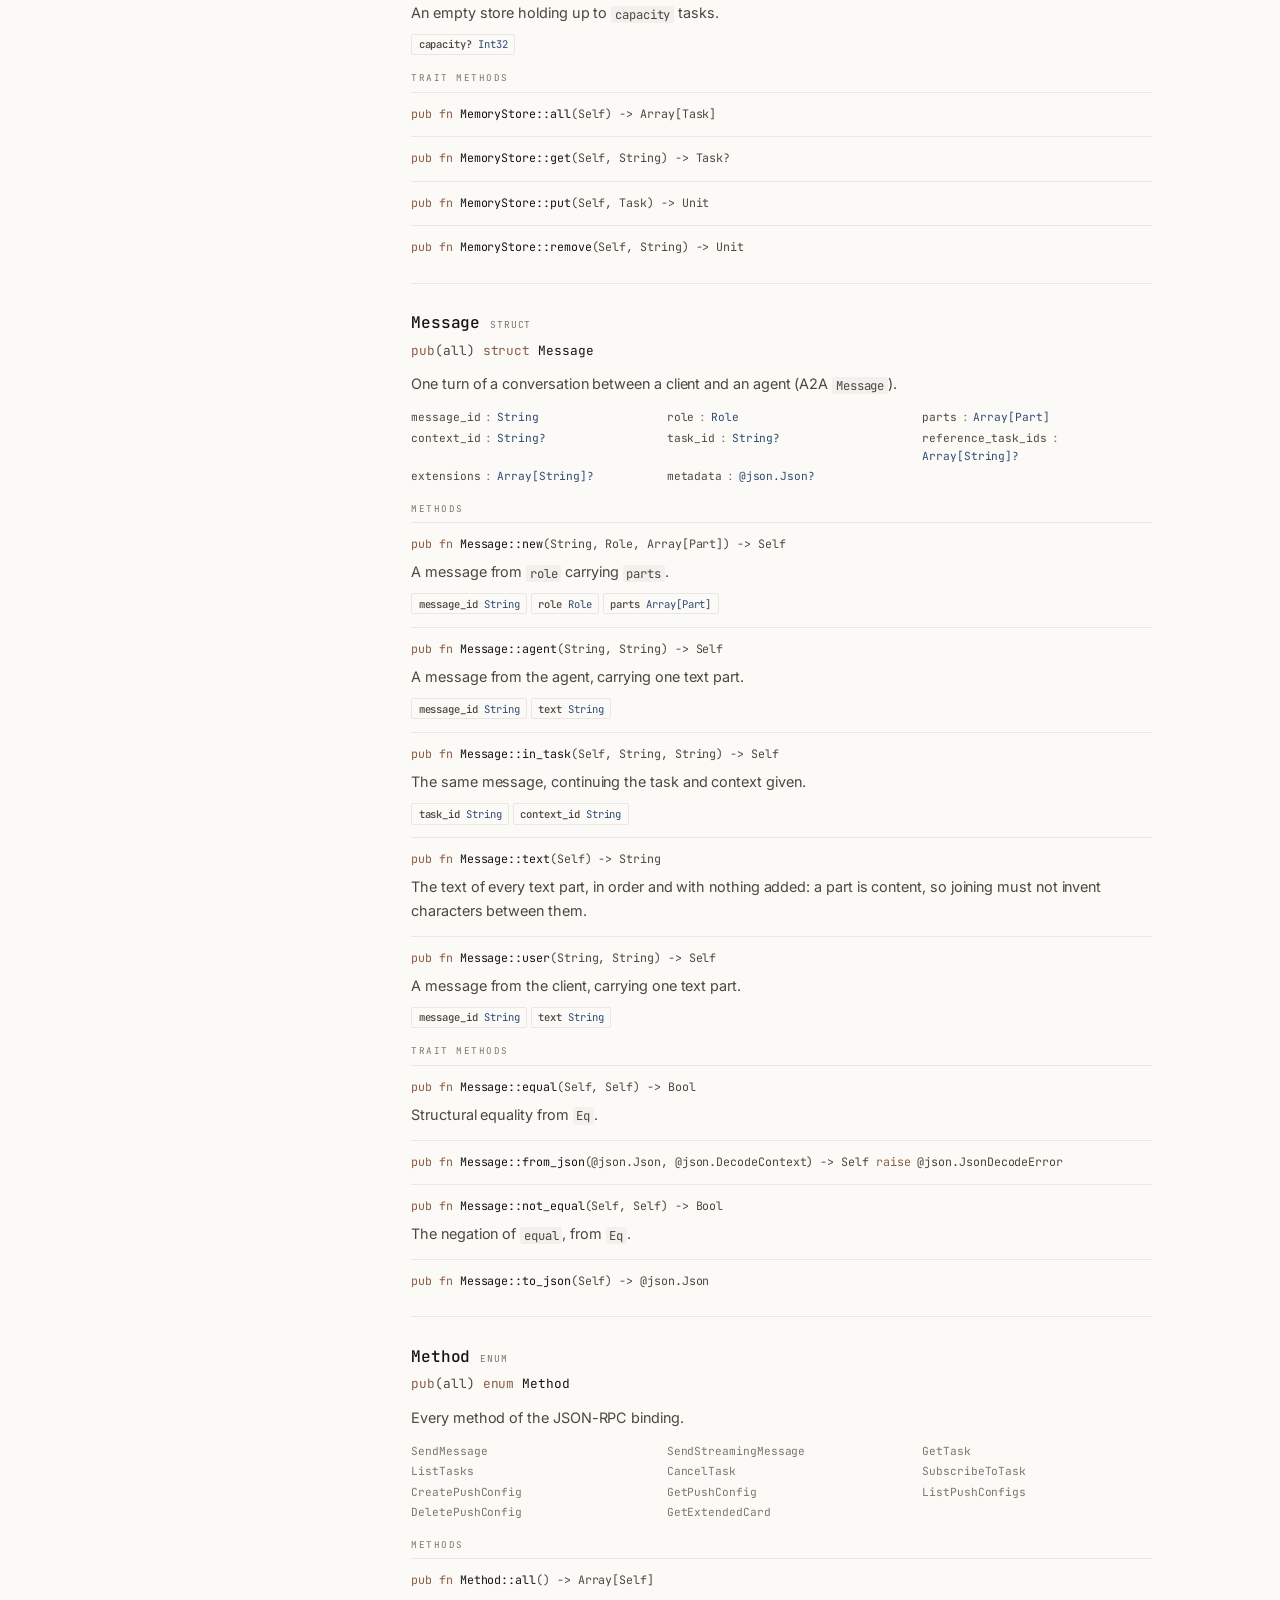
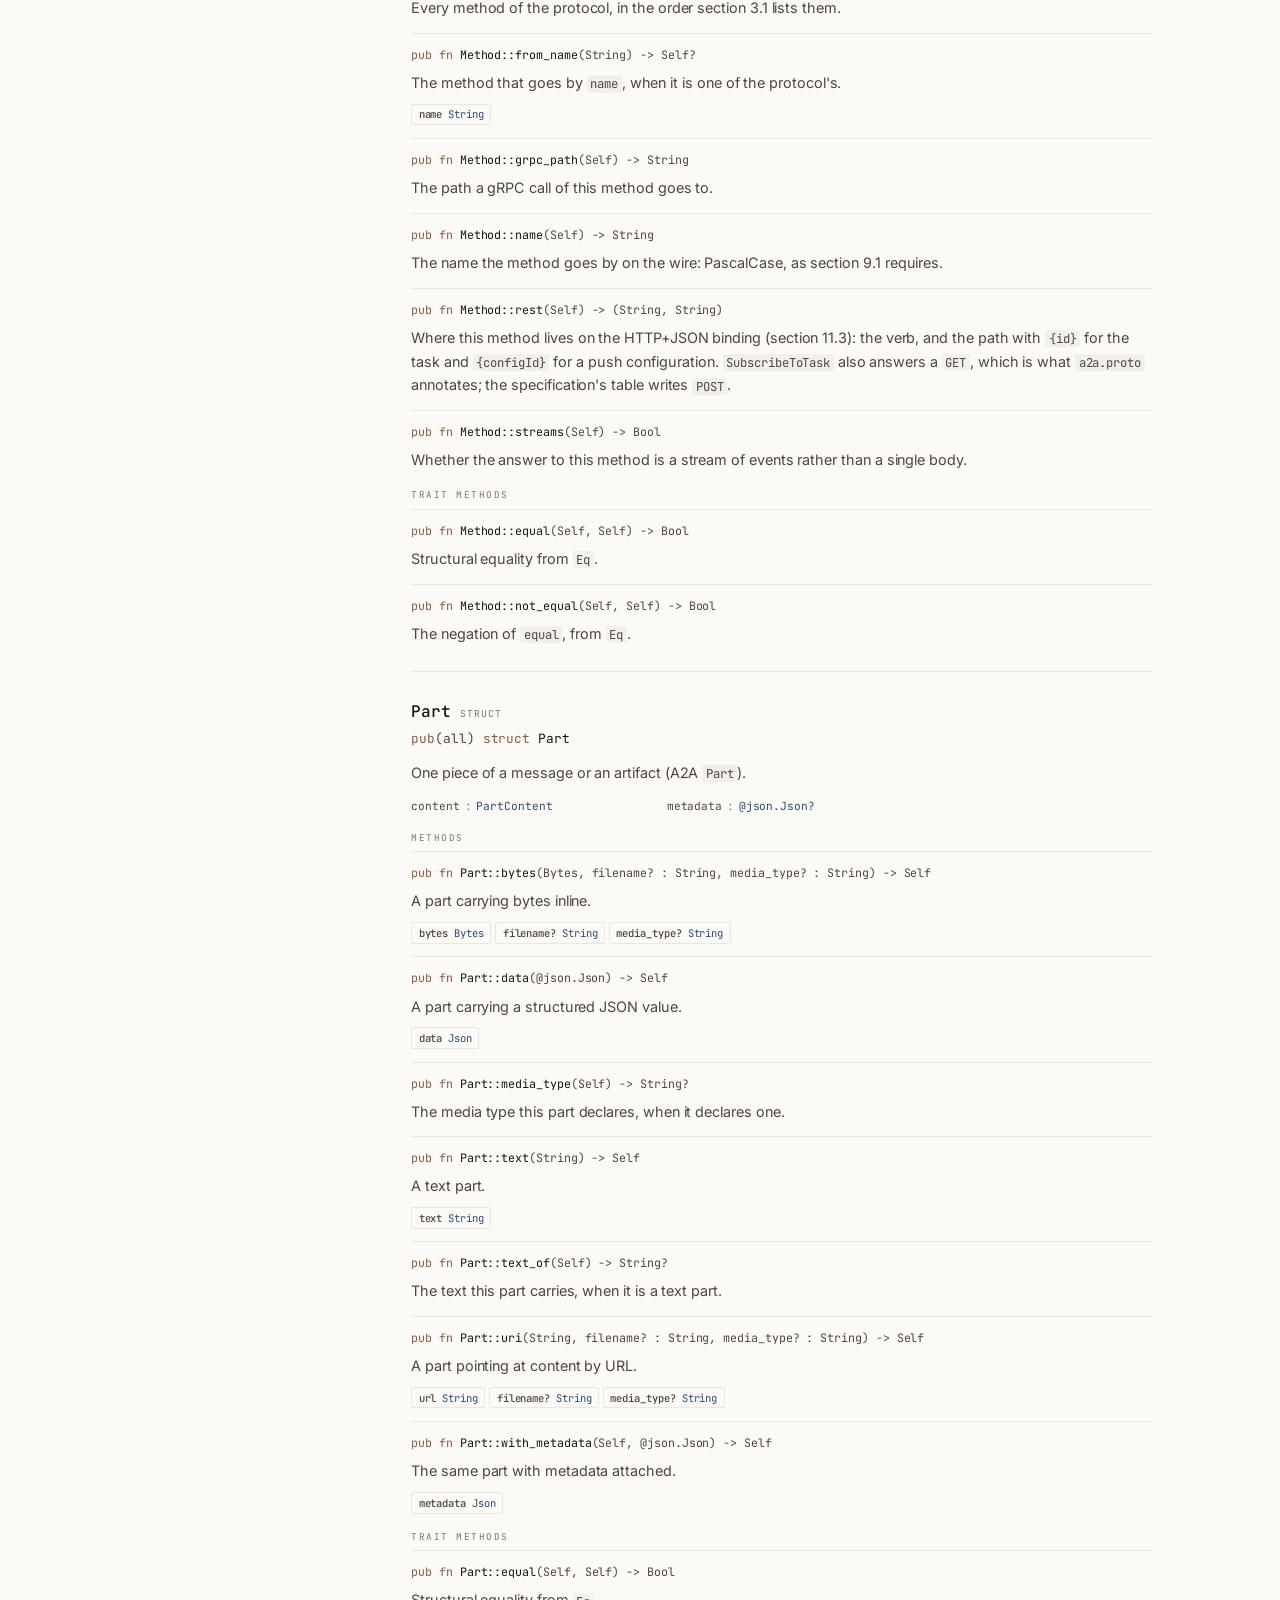
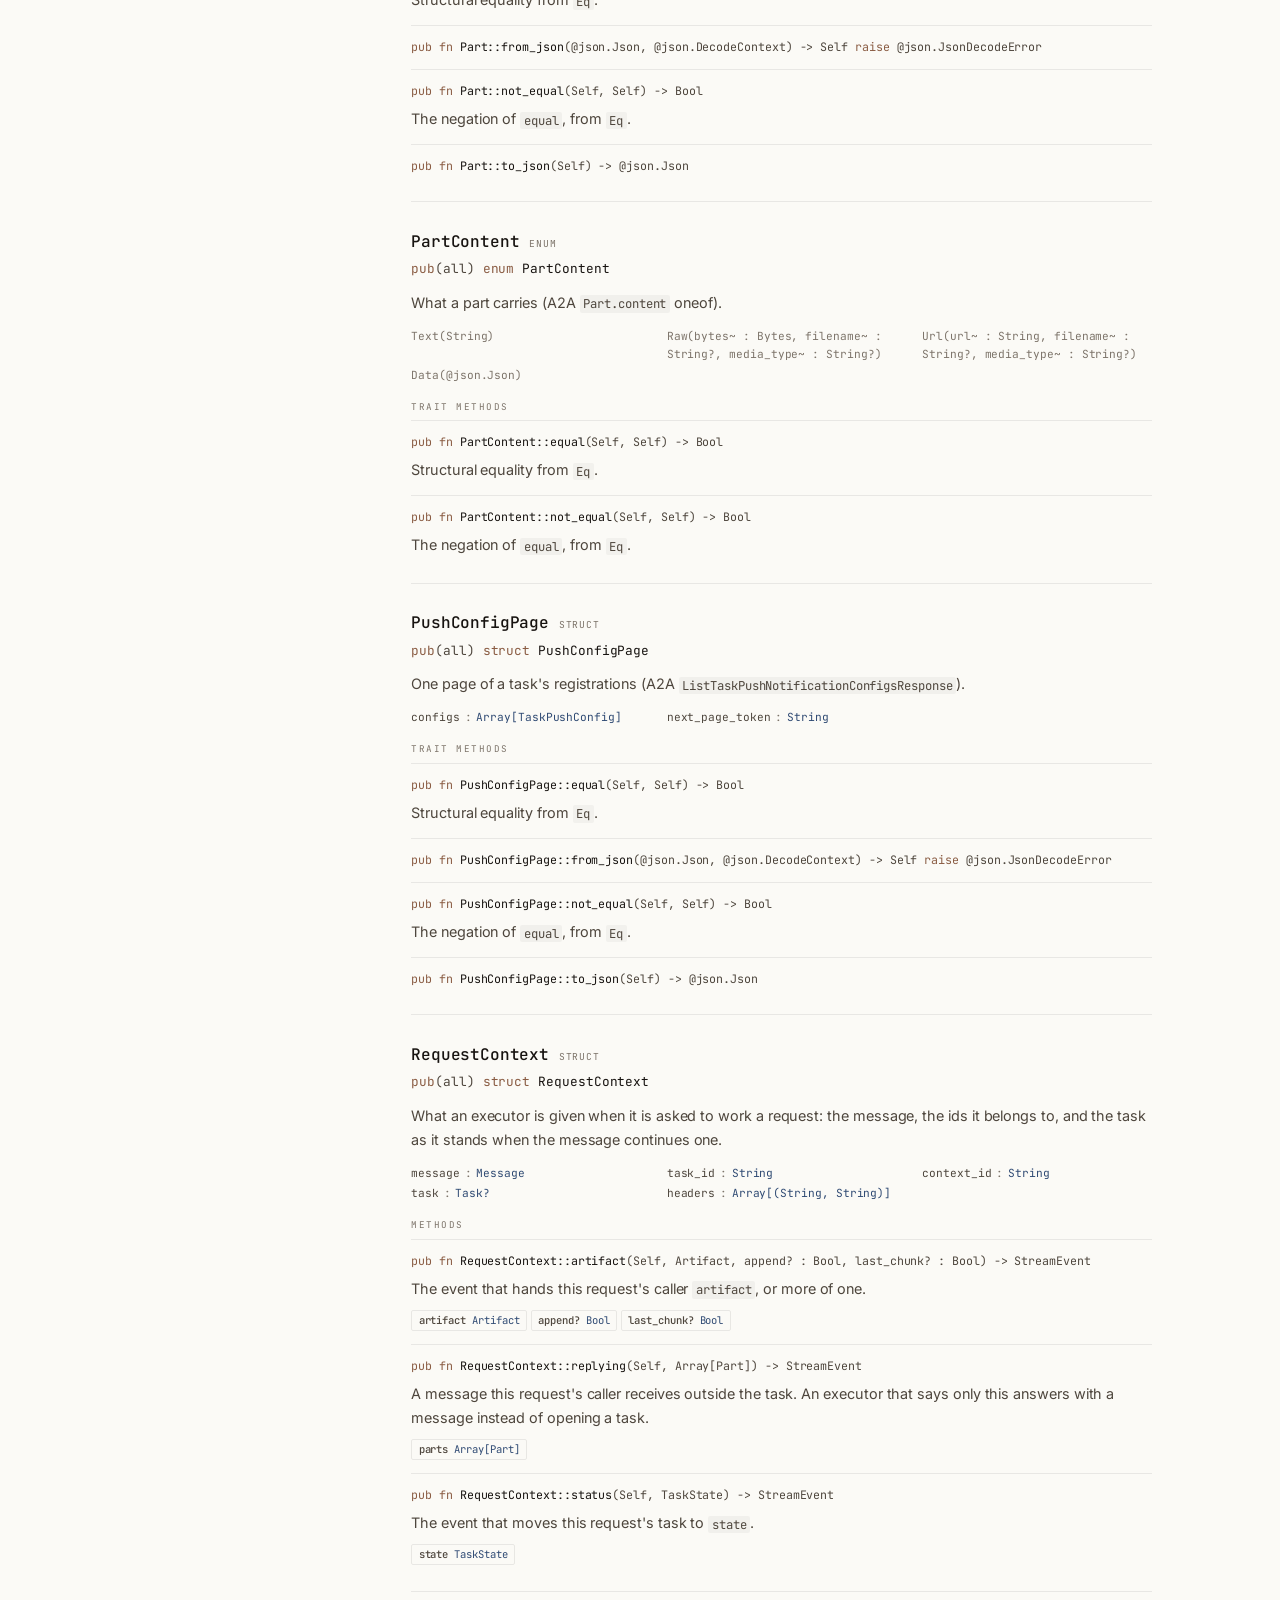
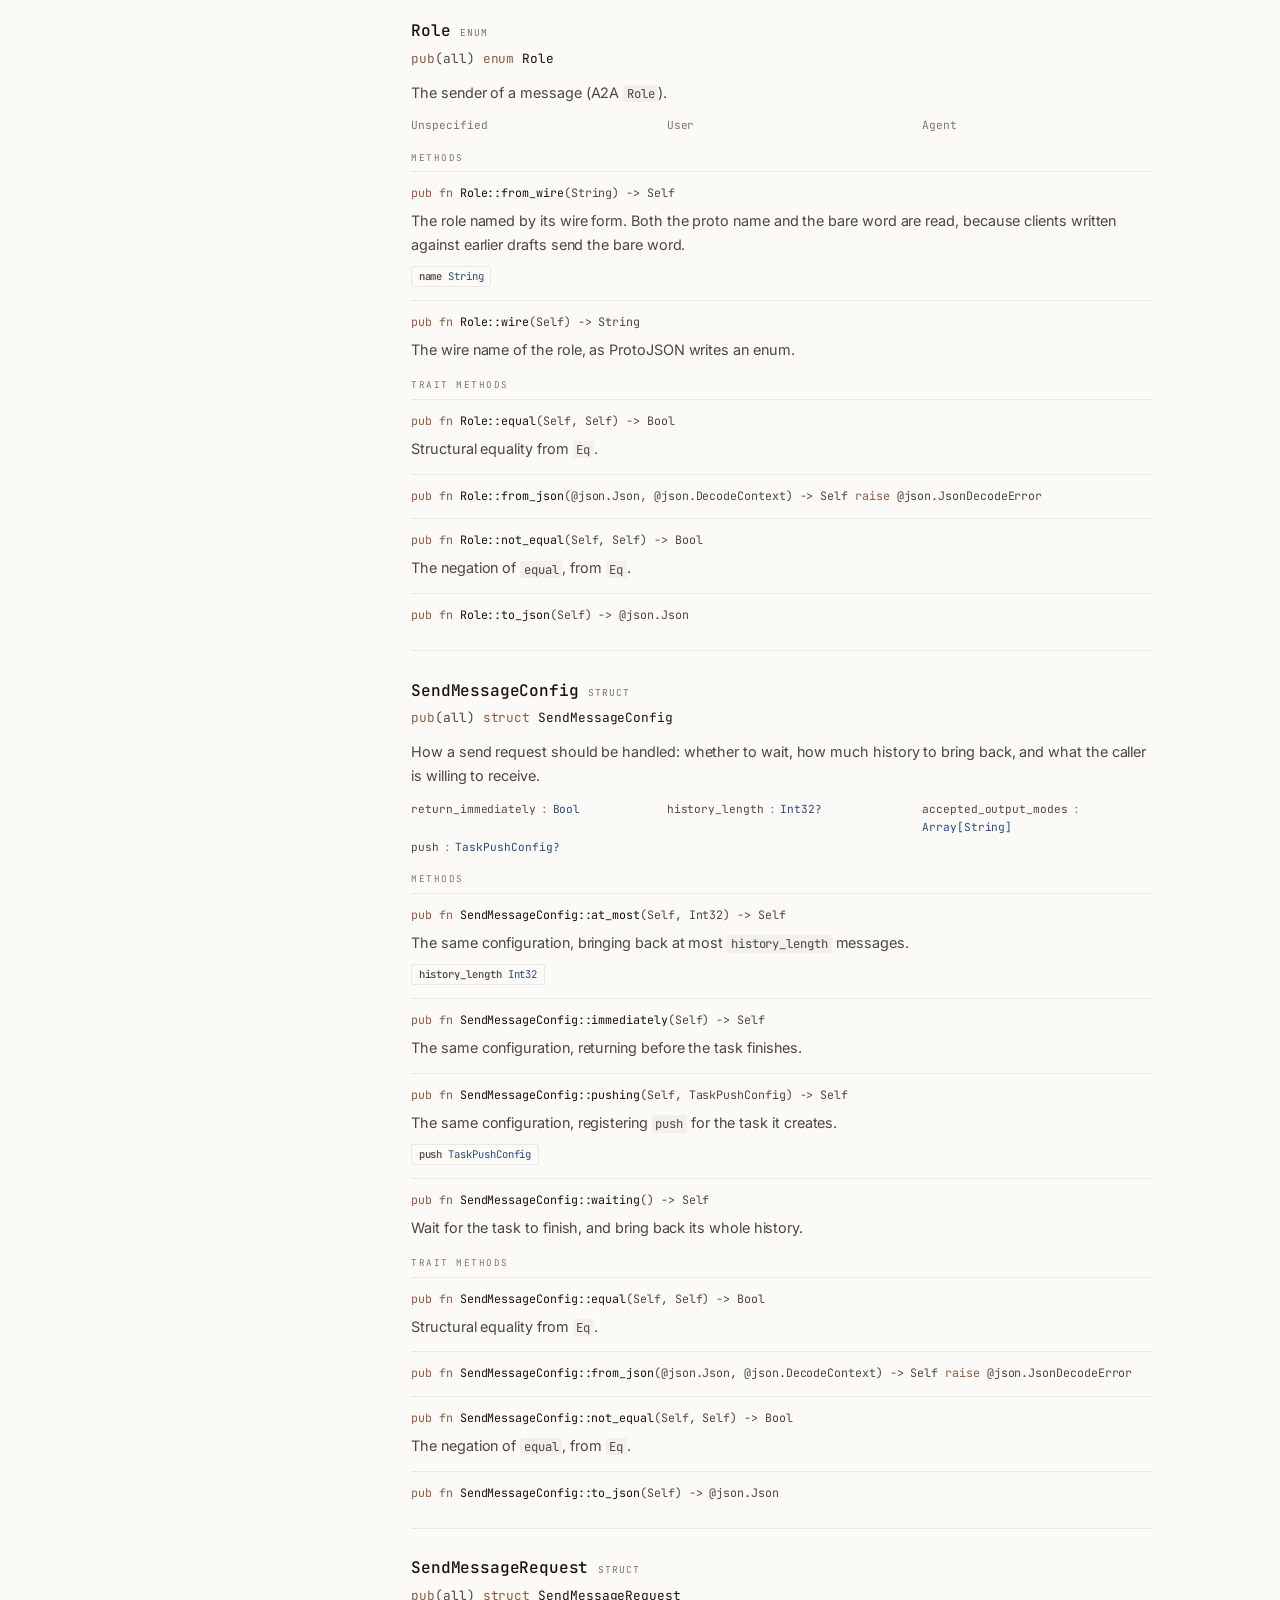
==== commit 1129c2fa: "chore(moona2a): moona2a 0.2.1, with its dependencies at their latest. Signed-off-by: Leo Cheng (heke" ====
--- a/docs/api.html
+++ b/docs/api.html
@@ -154,7 +154,7 @@
 
 </article>
 <article class="api-item" id="m-moona2a-AgentCapabilities-from_json">
-<div class="sig"><span class="kw">pub</span> <span class="kw">fn</span> <span class="name">AgentCapabilities::from_json</span>(@json.Json, @json.JsonPath) -&gt; Self <span class="kw">raise</span> @json.JsonDecodeError</div>
+<div class="sig"><span class="kw">pub</span> <span class="kw">fn</span> <span class="name">AgentCapabilities::from_json</span>(@json.Json, @json.DecodeContext) -&gt; Self <span class="kw">raise</span> @json.JsonDecodeError</div>
 
 
 </article>
@@ -214,7 +214,7 @@
 
 </article>
 <article class="api-item" id="m-moona2a-AgentCard-from_json">
-<div class="sig"><span class="kw">pub</span> <span class="kw">fn</span> <span class="name">AgentCard::from_json</span>(@json.Json, @json.JsonPath) -&gt; Self <span class="kw">raise</span> @json.JsonDecodeError</div>
+<div class="sig"><span class="kw">pub</span> <span class="kw">fn</span> <span class="name">AgentCard::from_json</span>(@json.Json, @json.DecodeContext) -&gt; Self <span class="kw">raise</span> @json.JsonDecodeError</div>
 
 
 </article>
@@ -242,7 +242,7 @@
 
 </article>
 <article class="api-item" id="m-moona2a-AgentExtension-from_json">
-<div class="sig"><span class="kw">pub</span> <span class="kw">fn</span> <span class="name">AgentExtension::from_json</span>(@json.Json, @json.JsonPath) -&gt; Self <span class="kw">raise</span> @json.JsonDecodeError</div>
+<div class="sig"><span class="kw">pub</span> <span class="kw">fn</span> <span class="name">AgentExtension::from_json</span>(@json.Json, @json.DecodeContext) -&gt; Self <span class="kw">raise</span> @json.JsonDecodeError</div>
 
 
 </article>
@@ -287,7 +287,7 @@
 
 </article>
 <article class="api-item" id="m-moona2a-AgentInterface-from_json">
-<div class="sig"><span class="kw">pub</span> <span class="kw">fn</span> <span class="name">AgentInterface::from_json</span>(@json.Json, @json.JsonPath) -&gt; Self <span class="kw">raise</span> @json.JsonDecodeError</div>
+<div class="sig"><span class="kw">pub</span> <span class="kw">fn</span> <span class="name">AgentInterface::from_json</span>(@json.Json, @json.DecodeContext) -&gt; Self <span class="kw">raise</span> @json.JsonDecodeError</div>
 
 
 </article>
@@ -315,7 +315,7 @@
 
 </article>
 <article class="api-item" id="m-moona2a-AgentProvider-from_json">
-<div class="sig"><span class="kw">pub</span> <span class="kw">fn</span> <span class="name">AgentProvider::from_json</span>(@json.Json, @json.JsonPath) -&gt; Self <span class="kw">raise</span> @json.JsonDecodeError</div>
+<div class="sig"><span class="kw">pub</span> <span class="kw">fn</span> <span class="name">AgentProvider::from_json</span>(@json.Json, @json.DecodeContext) -&gt; Self <span class="kw">raise</span> @json.JsonDecodeError</div>
 
 
 </article>
@@ -350,7 +350,7 @@
 
 </article>
 <article class="api-item" id="m-moona2a-AgentSkill-from_json">
-<div class="sig"><span class="kw">pub</span> <span class="kw">fn</span> <span class="name">AgentSkill::from_json</span>(@json.Json, @json.JsonPath) -&gt; Self <span class="kw">raise</span> @json.JsonDecodeError</div>
+<div class="sig"><span class="kw">pub</span> <span class="kw">fn</span> <span class="name">AgentSkill::from_json</span>(@json.Json, @json.DecodeContext) -&gt; Self <span class="kw">raise</span> @json.JsonDecodeError</div>
 
 
 </article>
@@ -400,7 +400,7 @@
 
 </article>
 <article class="api-item" id="m-moona2a-Artifact-from_json">
-<div class="sig"><span class="kw">pub</span> <span class="kw">fn</span> <span class="name">Artifact::from_json</span>(@json.Json, @json.JsonPath) -&gt; Self <span class="kw">raise</span> @json.JsonDecodeError</div>
+<div class="sig"><span class="kw">pub</span> <span class="kw">fn</span> <span class="name">Artifact::from_json</span>(@json.Json, @json.DecodeContext) -&gt; Self <span class="kw">raise</span> @json.JsonDecodeError</div>
 
 
 </article>
@@ -435,7 +435,7 @@
 
 </article>
 <article class="api-item" id="m-moona2a-AuthenticationInfo-from_json">
-<div class="sig"><span class="kw">pub</span> <span class="kw">fn</span> <span class="name">AuthenticationInfo::from_json</span>(@json.Json, @json.JsonPath) -&gt; Self <span class="kw">raise</span> @json.JsonDecodeError</div>
+<div class="sig"><span class="kw">pub</span> <span class="kw">fn</span> <span class="name">AuthenticationInfo::from_json</span>(@json.Json, @json.DecodeContext) -&gt; Self <span class="kw">raise</span> @json.JsonDecodeError</div>
 
 
 </article>
@@ -647,7 +647,7 @@
 
 </article>
 <article class="api-item" id="m-moona2a-ListTasksQuery-from_json">
-<div class="sig"><span class="kw">pub</span> <span class="kw">fn</span> <span class="name">ListTasksQuery::from_json</span>(@json.Json, @json.JsonPath) -&gt; Self <span class="kw">raise</span> @json.JsonDecodeError</div>
+<div class="sig"><span class="kw">pub</span> <span class="kw">fn</span> <span class="name">ListTasksQuery::from_json</span>(@json.Json, @json.DecodeContext) -&gt; Self <span class="kw">raise</span> @json.JsonDecodeError</div>
 
 
 </article>
@@ -736,7 +736,7 @@
 
 </article>
 <article class="api-item" id="m-moona2a-Message-from_json">
-<div class="sig"><span class="kw">pub</span> <span class="kw">fn</span> <span class="name">Message::from_json</span>(@json.Json, @json.JsonPath) -&gt; Self <span class="kw">raise</span> @json.JsonDecodeError</div>
+<div class="sig"><span class="kw">pub</span> <span class="kw">fn</span> <span class="name">Message::from_json</span>(@json.Json, @json.DecodeContext) -&gt; Self <span class="kw">raise</span> @json.JsonDecodeError</div>
 
 
 </article>
@@ -851,7 +851,7 @@
 
 </article>
 <article class="api-item" id="m-moona2a-Part-from_json">
-<div class="sig"><span class="kw">pub</span> <span class="kw">fn</span> <span class="name">Part::from_json</span>(@json.Json, @json.JsonPath) -&gt; Self <span class="kw">raise</span> @json.JsonDecodeError</div>
+<div class="sig"><span class="kw">pub</span> <span class="kw">fn</span> <span class="name">Part::from_json</span>(@json.Json, @json.DecodeContext) -&gt; Self <span class="kw">raise</span> @json.JsonDecodeError</div>
 
 
 </article>
@@ -897,7 +897,7 @@
 
 </article>
 <article class="api-item" id="m-moona2a-PushConfigPage-from_json">
-<div class="sig"><span class="kw">pub</span> <span class="kw">fn</span> <span class="name">PushConfigPage::from_json</span>(@json.Json, @json.JsonPath) -&gt; Self <span class="kw">raise</span> @json.JsonDecodeError</div>
+<div class="sig"><span class="kw">pub</span> <span class="kw">fn</span> <span class="name">PushConfigPage::from_json</span>(@json.Json, @json.DecodeContext) -&gt; Self <span class="kw">raise</span> @json.JsonDecodeError</div>
 
 
 </article>
@@ -960,7 +960,7 @@
 
 </article>
 <article class="api-item" id="m-moona2a-Role-from_json">
-<div class="sig"><span class="kw">pub</span> <span class="kw">fn</span> <span class="name">Role::from_json</span>(@json.Json, @json.JsonPath) -&gt; Self <span class="kw">raise</span> @json.JsonDecodeError</div>
+<div class="sig"><span class="kw">pub</span> <span class="kw">fn</span> <span class="name">Role::from_json</span>(@json.Json, @json.DecodeContext) -&gt; Self <span class="kw">raise</span> @json.JsonDecodeError</div>
 
 
 </article>
@@ -1010,7 +1010,7 @@
 
 </article>
 <article class="api-item" id="m-moona2a-SendMessageConfig-from_json">
-<div class="sig"><span class="kw">pub</span> <span class="kw">fn</span> <span class="name">SendMessageConfig::from_json</span>(@json.Json, @json.JsonPath) -&gt; Self <span class="kw">raise</span> @json.JsonDecodeError</div>
+<div class="sig"><span class="kw">pub</span> <span class="kw">fn</span> <span class="name">SendMessageConfig::from_json</span>(@json.Json, @json.DecodeContext) -&gt; Self <span class="kw">raise</span> @json.JsonDecodeError</div>
 
 
 </article>
@@ -1045,7 +1045,7 @@
 
 </article>
 <article class="api-item" id="m-moona2a-SendMessageRequest-from_json">
-<div class="sig"><span class="kw">pub</span> <span class="kw">fn</span> <span class="name">SendMessageRequest::from_json</span>(@json.Json, @json.JsonPath) -&gt; Self <span class="kw">raise</span> @json.JsonDecodeError</div>
+<div class="sig"><span class="kw">pub</span> <span class="kw">fn</span> <span class="name">SendMessageRequest::from_json</span>(@json.Json, @json.DecodeContext) -&gt; Self <span class="kw">raise</span> @json.JsonDecodeError</div>
 
 
 </article>
@@ -1212,7 +1212,7 @@
 
 </article>
 <article class="api-item" id="m-moona2a-StreamEvent-from_json">
-<div class="sig"><span class="kw">pub</span> <span class="kw">fn</span> <span class="name">StreamEvent::from_json</span>(@json.Json, @json.JsonPath) -&gt; Self <span class="kw">raise</span> @json.JsonDecodeError</div>
+<div class="sig"><span class="kw">pub</span> <span class="kw">fn</span> <span class="name">StreamEvent::from_json</span>(@json.Json, @json.DecodeContext) -&gt; Self <span class="kw">raise</span> @json.JsonDecodeError</div>
 
 
 </article>
@@ -1277,7 +1277,7 @@
 
 </article>
 <article class="api-item" id="m-moona2a-Task-from_json">
-<div class="sig"><span class="kw">pub</span> <span class="kw">fn</span> <span class="name">Task::from_json</span>(@json.Json, @json.JsonPath) -&gt; Self <span class="kw">raise</span> @json.JsonDecodeError</div>
+<div class="sig"><span class="kw">pub</span> <span class="kw">fn</span> <span class="name">Task::from_json</span>(@json.Json, @json.DecodeContext) -&gt; Self <span class="kw">raise</span> @json.JsonDecodeError</div>
 
 
 </article>
@@ -1312,7 +1312,7 @@
 
 </article>
 <article class="api-item" id="m-moona2a-TaskArtifactUpdate-from_json">
-<div class="sig"><span class="kw">pub</span> <span class="kw">fn</span> <span class="name">TaskArtifactUpdate::from_json</span>(@json.Json, @json.JsonPath) -&gt; Self <span class="kw">raise</span> @json.JsonDecodeError</div>
+<div class="sig"><span class="kw">pub</span> <span class="kw">fn</span> <span class="name">TaskArtifactUpdate::from_json</span>(@json.Json, @json.DecodeContext) -&gt; Self <span class="kw">raise</span> @json.JsonDecodeError</div>
 
 
 </article>
@@ -1352,7 +1352,7 @@
 
 </article>
 <article class="api-item" id="m-moona2a-TaskPage-from_json">
-<div class="sig"><span class="kw">pub</span> <span class="kw">fn</span> <span class="name">TaskPage::from_json</span>(@json.Json, @json.JsonPath) -&gt; Self <span class="kw">raise</span> @json.JsonDecodeError</div>
+<div class="sig"><span class="kw">pub</span> <span class="kw">fn</span> <span class="name">TaskPage::from_json</span>(@json.Json, @json.DecodeContext) -&gt; Self <span class="kw">raise</span> @json.JsonDecodeError</div>
 
 
 </article>
@@ -1397,7 +1397,7 @@
 
 </article>
 <article class="api-item" id="m-moona2a-TaskPushConfig-from_json">
-<div class="sig"><span class="kw">pub</span> <span class="kw">fn</span> <span class="name">TaskPushConfig::from_json</span>(@json.Json, @json.JsonPath) -&gt; Self <span class="kw">raise</span> @json.JsonDecodeError</div>
+<div class="sig"><span class="kw">pub</span> <span class="kw">fn</span> <span class="name">TaskPushConfig::from_json</span>(@json.Json, @json.DecodeContext) -&gt; Self <span class="kw">raise</span> @json.JsonDecodeError</div>
 
 
 </article>
@@ -1447,7 +1447,7 @@
 
 </article>
 <article class="api-item" id="m-moona2a-TaskState-from_json">
-<div class="sig"><span class="kw">pub</span> <span class="kw">fn</span> <span class="name">TaskState::from_json</span>(@json.Json, @json.JsonPath) -&gt; Self <span class="kw">raise</span> @json.JsonDecodeError</div>
+<div class="sig"><span class="kw">pub</span> <span class="kw">fn</span> <span class="name">TaskState::from_json</span>(@json.Json, @json.DecodeContext) -&gt; Self <span class="kw">raise</span> @json.JsonDecodeError</div>
 
 
 </article>
@@ -1487,7 +1487,7 @@
 
 </article>
 <article class="api-item" id="m-moona2a-TaskStatus-from_json">
-<div class="sig"><span class="kw">pub</span> <span class="kw">fn</span> <span class="name">TaskStatus::from_json</span>(@json.Json, @json.JsonPath) -&gt; Self <span class="kw">raise</span> @json.JsonDecodeError</div>
+<div class="sig"><span class="kw">pub</span> <span class="kw">fn</span> <span class="name">TaskStatus::from_json</span>(@json.Json, @json.DecodeContext) -&gt; Self <span class="kw">raise</span> @json.JsonDecodeError</div>
 
 
 </article>
@@ -1522,7 +1522,7 @@
 
 </article>
 <article class="api-item" id="m-moona2a-TaskStatusUpdate-from_json">
-<div class="sig"><span class="kw">pub</span> <span class="kw">fn</span> <span class="name">TaskStatusUpdate::from_json</span>(@json.Json, @json.JsonPath) -&gt; Self <span class="kw">raise</span> @json.JsonDecodeError</div>
+<div class="sig"><span class="kw">pub</span> <span class="kw">fn</span> <span class="name">TaskStatusUpdate::from_json</span>(@json.Json, @json.DecodeContext) -&gt; Self <span class="kw">raise</span> @json.JsonDecodeError</div>
 
 
 </article>
